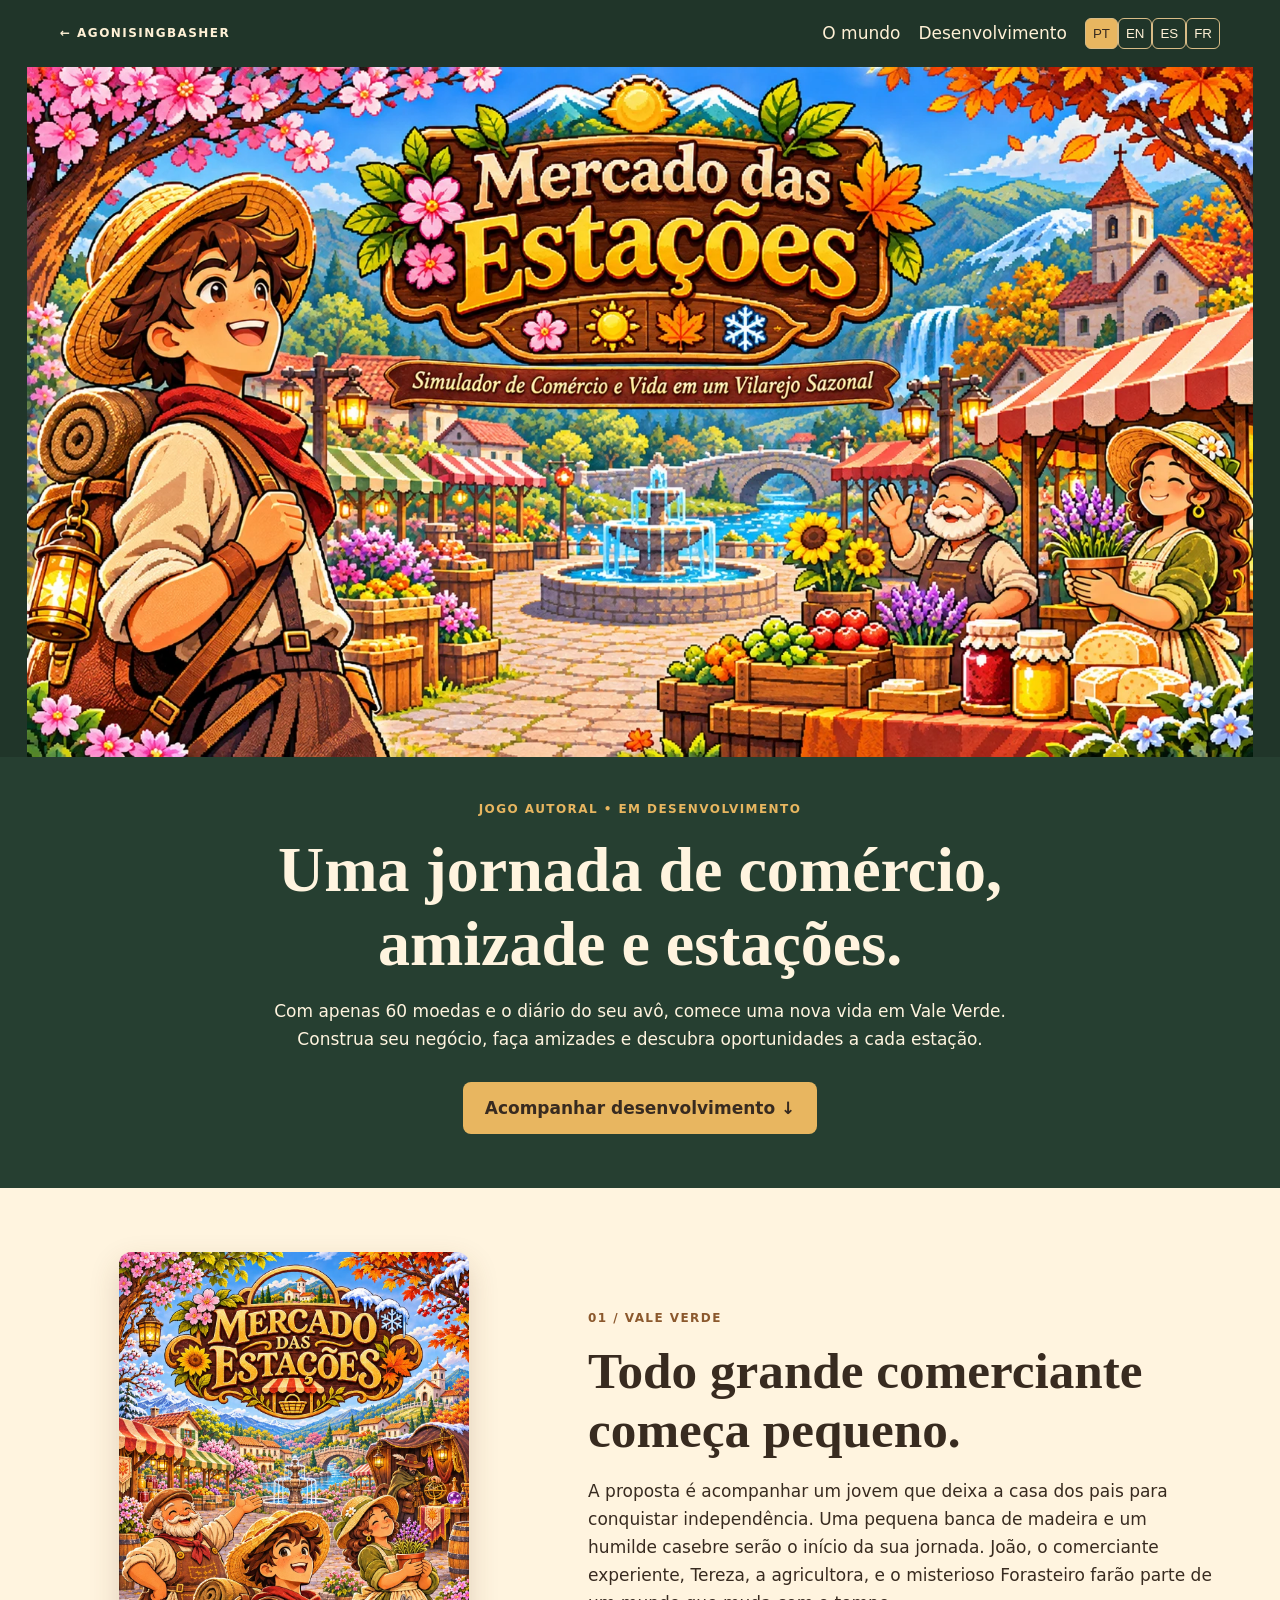
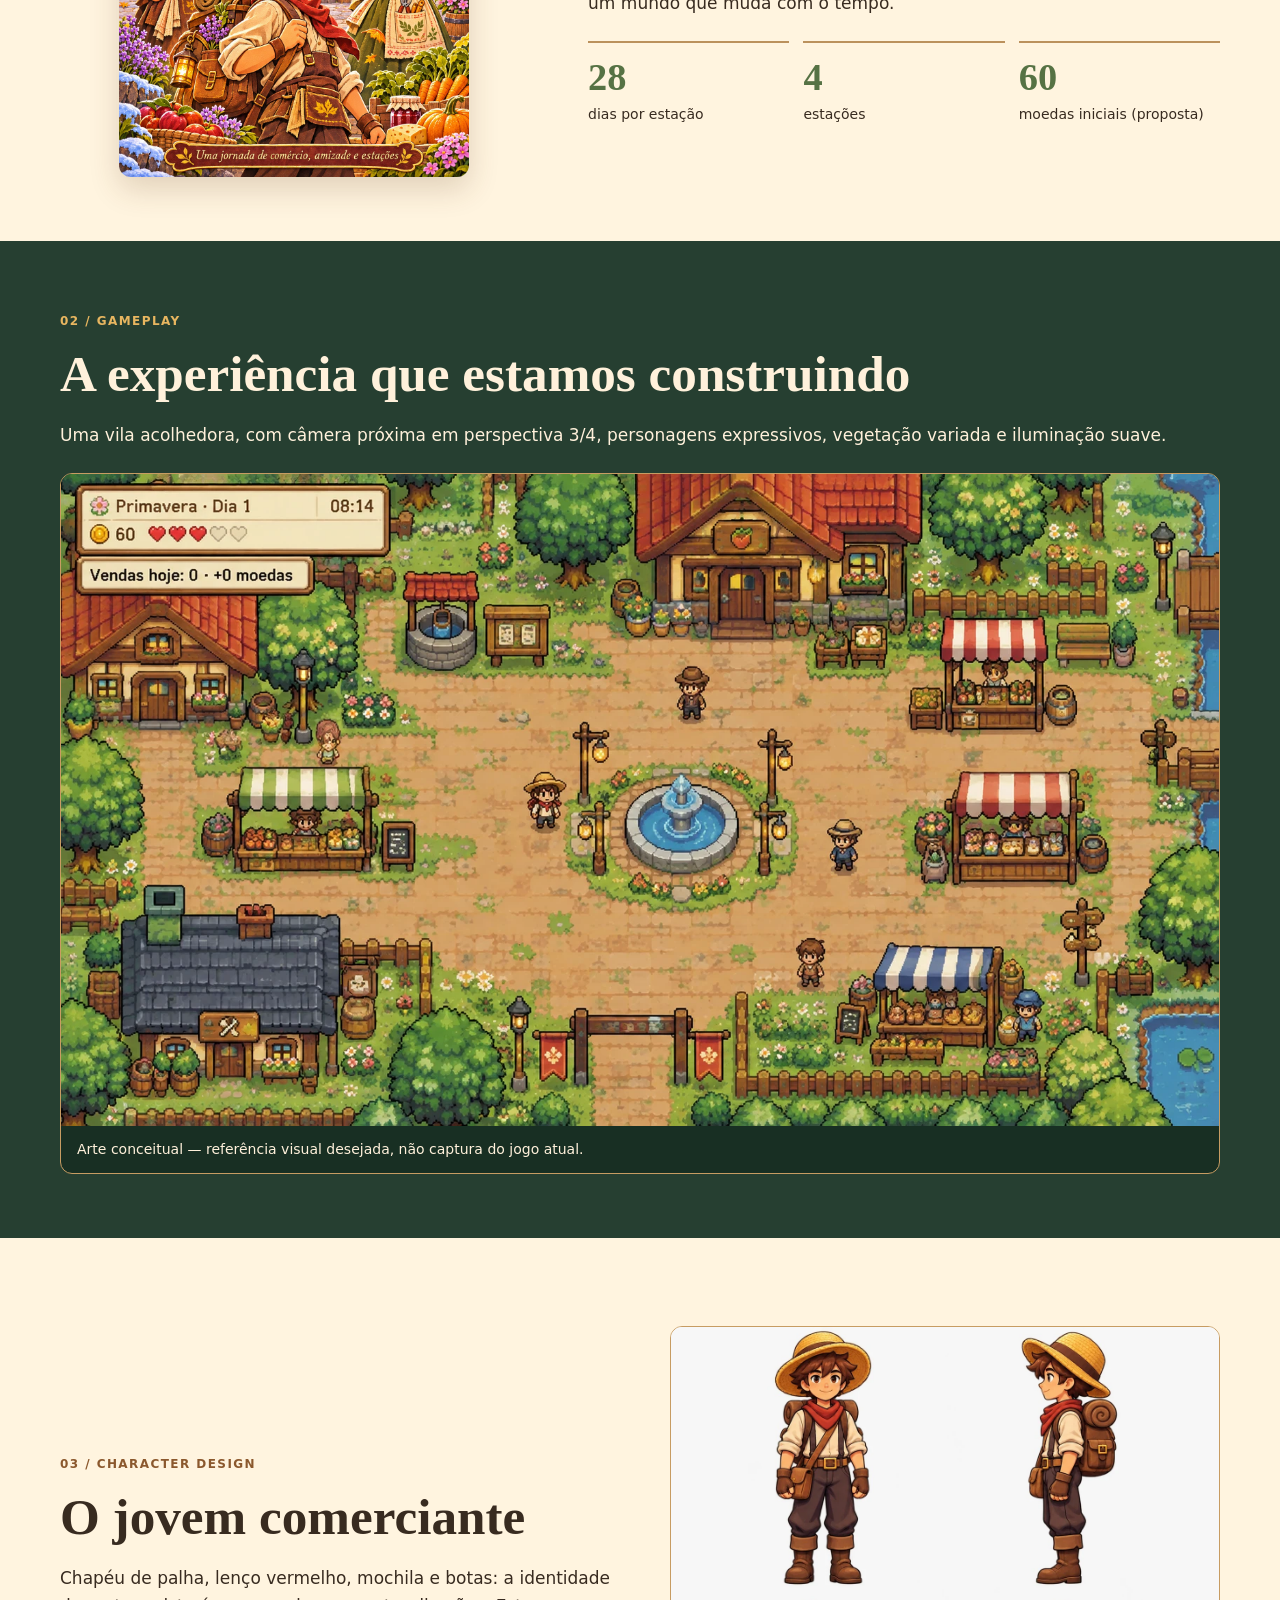
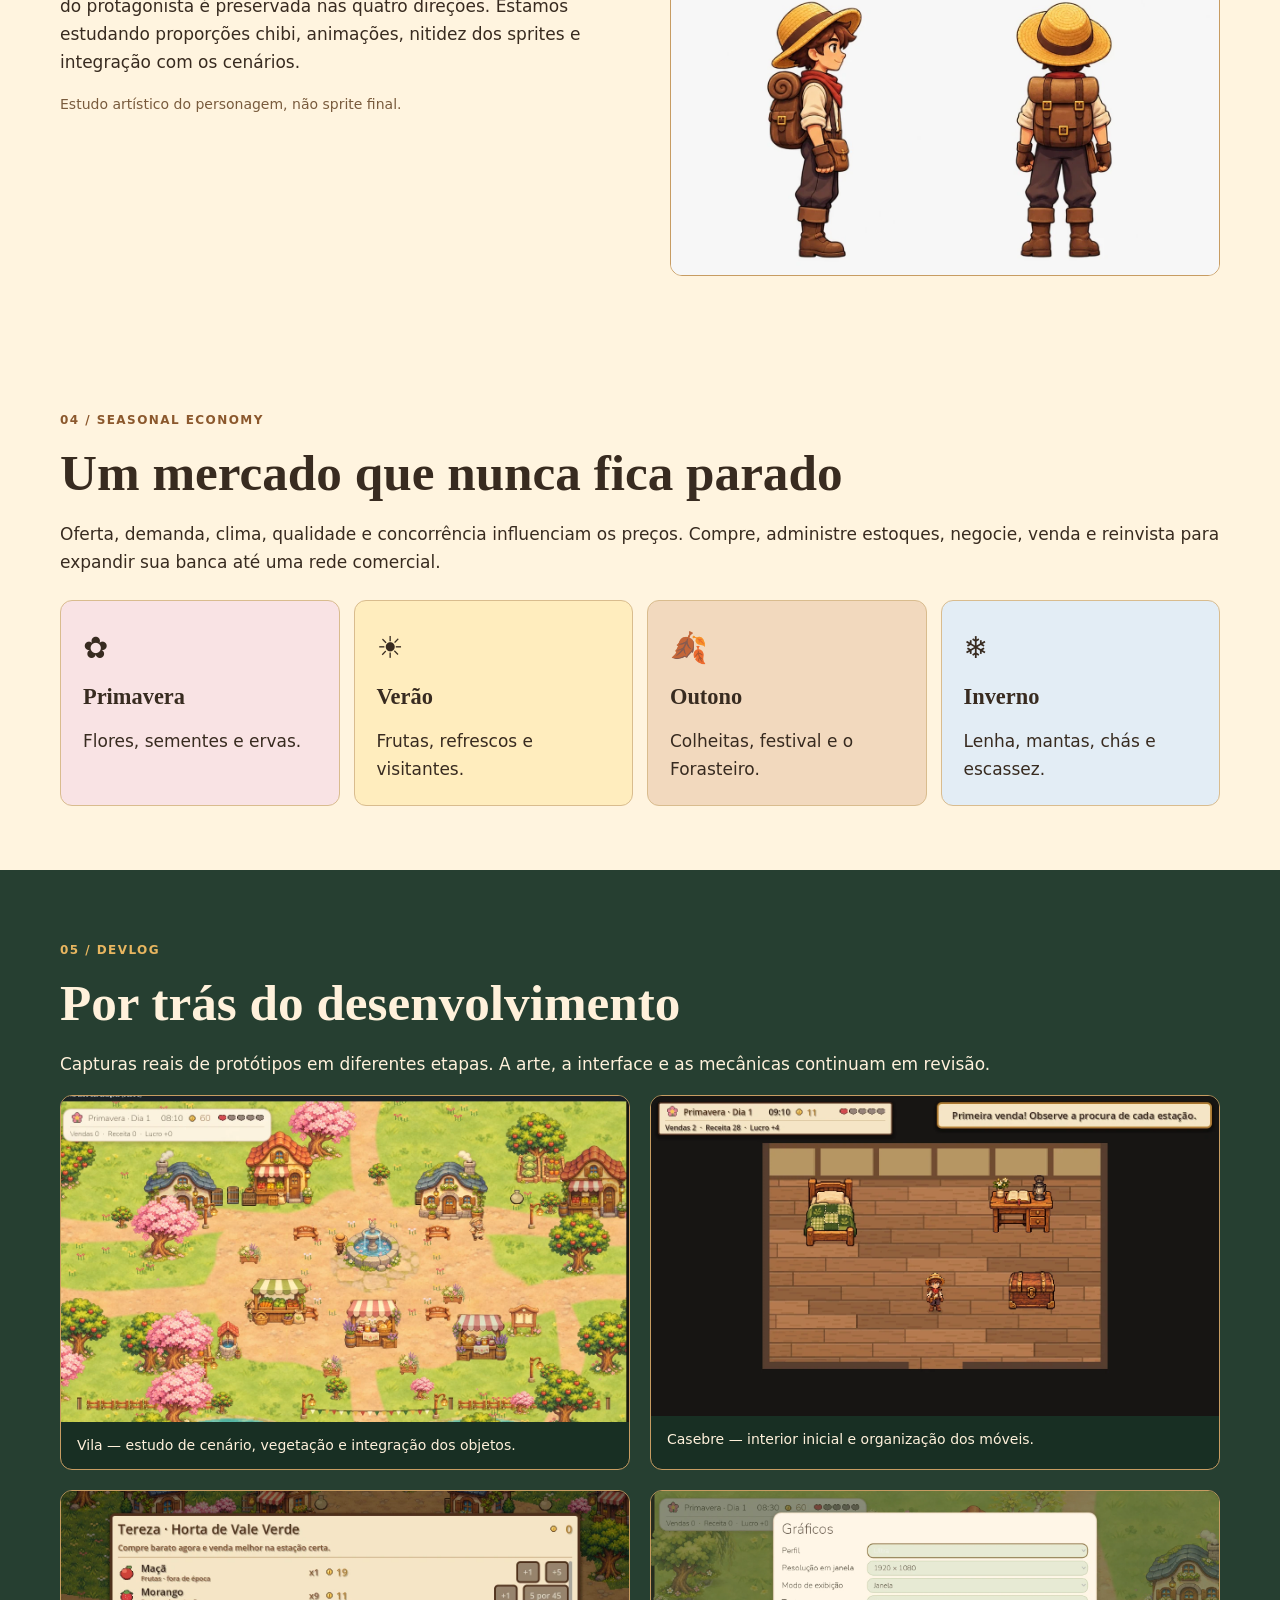
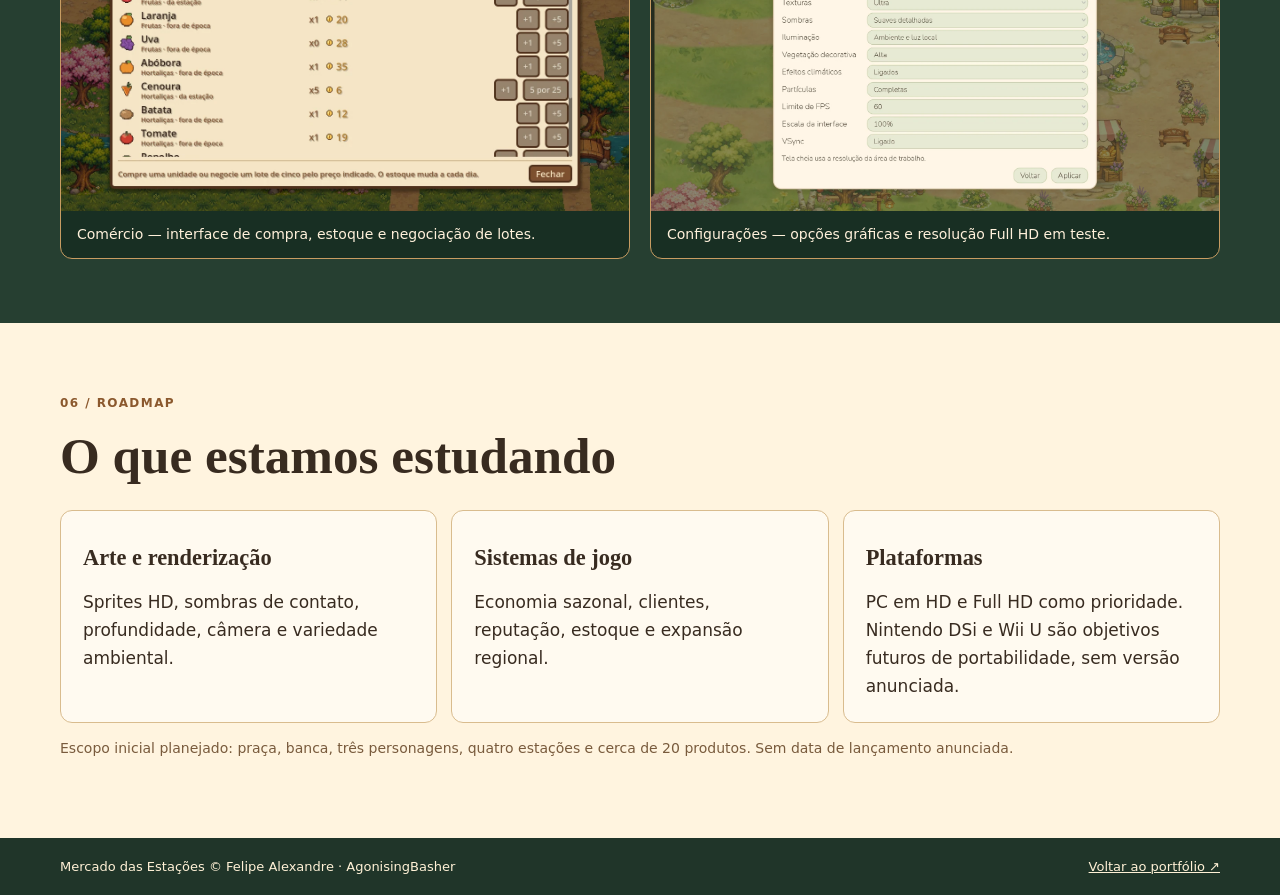
==== mercado-das-estacoes/index.html @ 736a0c5e "Mercado das Estações" ====
<!doctype html><html lang="pt-BR"><head><meta charset="utf-8"><meta name="viewport" content="width=device-width,initial-scale=1"><meta name="description" content="Mercado das Estações — um jogo autoral de comércio, amizade e vida em Vale Verde."><title>Mercado das Estações | AgonisingBasher</title><link rel="stylesheet" href="style.css"><script defer src="script.js"></script></head><body><header><a class="brand" href="https://agonisingbasher.github.io/personal-website/?lang=pt-BR#projetos">← AGONISINGBASHER</a><nav><a href="#mundo" data-t="world">O mundo</a><a href="#dev" data-t="dev">Desenvolvimento</a><span id="languages"><button data-lang="pt-BR">PT</button><button data-lang="en">EN</button><button data-lang="es">ES</button><button data-lang="fr">FR</button></span></nav></header><main><section class="hero"><img src="assets/banner.webp" alt="Mercado das Estações"><div class="hero-copy"><span class="eyebrow" data-t="status">JOGO AUTORAL • EM DESENVOLVIMENTO</span><h1 data-t="headline">Uma jornada de comércio, amizade e estações.</h1><p data-t="intro">Com apenas 60 moedas e o diário do seu avô, comece uma nova vida em Vale Verde. Construa seu negócio, faça amizades e descubra oportunidades a cada estação.</p><a class="button" href="#dev" data-t="cta">Acompanhar desenvolvimento ↓</a></div></section><section id="mundo" class="wrap split"><img class="poster" src="assets/capa-vertical.webp" alt="Capa do jogo" loading="lazy"><div><span class="eyebrow">01 / VALE VERDE</span><h2 data-t="worldTitle">Todo grande comerciante começa pequeno.</h2><p data-t="story">A proposta é acompanhar um jovem que deixa a casa dos pais para conquistar independência. Uma pequena banca de madeira e um humilde casebre serão o início da sua jornada. João, o comerciante experiente, Tereza, a agricultora, e o misterioso Forasteiro farão parte de um mundo que muda com o tempo.</p><div class="facts"><div><b>28</b><span data-t="days">dias por estação</span></div><div><b>4</b><span data-t="seasons">estações</span></div><div><b>60</b><span data-t="coins">moedas iniciais (proposta)</span></div></div></div></section><section class="dark"><div class="wrap"><span class="eyebrow">02 / GAMEPLAY</span><h2 data-t="vision">A experiência que estamos construindo</h2><p data-t="visionText">Uma vila acolhedora, com câmera próxima em perspectiva 3/4, personagens expressivos, vegetação variada e iluminação suave.</p><figure><a href="assets/gameplay.webp"><img src="assets/gameplay.webp" alt="Referência de gameplay de Vale Verde" loading="lazy"></a><figcaption data-t="concept">Arte conceitual — referência visual desejada, não captura do jogo atual.</figcaption></figure></div></section><section class="wrap split character"><div><span class="eyebrow">03 / CHARACTER DESIGN</span><h2 data-t="hero">O jovem comerciante</h2><p data-t="heroText">Chapéu de palha, lenço vermelho, mochila e botas: a identidade do protagonista é preservada nas quatro direções. Estamos estudando proporções chibi, animações, nitidez dos sprites e integração com os cenários.</p><p class="note" data-t="heroNote">Estudo artístico do personagem, não sprite final.</p></div><figure><a href="assets/protagonista.webp"><img src="assets/protagonista.webp" alt="Modelo do protagonista em quatro direções" loading="lazy"></a></figure></section><section class="wrap"><span class="eyebrow">04 / SEASONAL ECONOMY</span><h2 data-t="economy">Um mercado que nunca fica parado</h2><p data-t="economyText">Oferta, demanda, clima, qualidade e concorrência influenciam os preços. Compre, administre estoques, negocie, venda e reinvista para expandir sua banca até uma rede comercial.</p><div class="seasons"><article><i>✿</i><h3 data-t="spring">Primavera</h3><p data-t="springText">Flores, sementes e ervas.</p></article><article><i>☀</i><h3 data-t="summer">Verão</h3><p data-t="summerText">Frutas, refrescos e visitantes.</p></article><article><i>🍂</i><h3 data-t="autumn">Outono</h3><p data-t="autumnText">Colheitas, festival e o Forasteiro.</p></article><article><i>❄</i><h3 data-t="winter">Inverno</h3><p data-t="winterText">Lenha, mantas, chás e escassez.</p></article></div></section><section id="dev" class="dark"><div class="wrap"><span class="eyebrow">05 / DEVLOG</span><h2 data-t="devTitle">Por trás do desenvolvimento</h2><p data-t="devIntro">Capturas reais de protótipos em diferentes etapas. A arte, a interface e as mecânicas continuam em revisão.</p><div class="gallery"><figure><a href="assets/vila-prototipo.webp"><img src="assets/vila-prototipo.webp" loading="lazy" alt="Protótipo da vila"></a><figcaption data-t="village">Vila — estudo de cenário, vegetação e integração dos objetos.</figcaption></figure><figure><a href="assets/casebre.webp"><img src="assets/casebre.webp" loading="lazy" alt="Protótipo do casebre"></a><figcaption data-t="house">Casebre — interior inicial e organização dos móveis.</figcaption></figure><figure><a href="assets/comercio.webp"><img src="assets/comercio.webp" loading="lazy" alt="Menu comercial"></a><figcaption data-t="trade">Comércio — interface de compra, estoque e negociação de lotes.</figcaption></figure><figure><a href="assets/configuracoes.webp"><img src="assets/configuracoes.webp" loading="lazy" alt="Configurações gráficas"></a><figcaption data-t="graphics">Configurações — opções gráficas e resolução Full HD em teste.</figcaption></figure></div></div></section><section class="wrap"><span class="eyebrow">06 / ROADMAP</span><h2 data-t="future">O que estamos estudando</h2><div class="roadmap"><article><h3 data-t="art">Arte e renderização</h3><p data-t="artText">Sprites HD, sombras de contato, profundidade, câmera e variedade ambiental.</p></article><article><h3 data-t="systems">Sistemas de jogo</h3><p data-t="systemsText">Economia sazonal, clientes, reputação, estoque e expansão regional.</p></article><article><h3 data-t="platform">Plataformas</h3><p data-t="platformText">PC em HD e Full HD como prioridade. Nintendo DSi e Wii U são objetivos futuros de portabilidade, sem versão anunciada.</p></article></div><p class="note" data-t="scope">Escopo inicial planejado: praça, banca, três personagens, quatro estações e cerca de 20 produtos. Sem data de lançamento anunciada.</p></section></main><footer><span>Mercado das Estações © Felipe Alexandre · AgonisingBasher</span><a href="https://agonisingbasher.github.io/personal-website/?lang=pt-BR#projetos" data-t="back">Voltar ao portfólio ↗</a></footer></body></html>
---- mercado-das-estacoes/style.css ----
:root{--ink:#382b20;--paper:#fff4df;--green:#263f31;--gold:#e8b660}*{box-sizing:border-box}html{scroll-behavior:smooth}body{margin:0;background:var(--paper);color:var(--ink);font:17px/1.65 system-ui,sans-serif}header,footer{background:#203529;color:#fff1d6;padding:18px max(22px,calc((100% - 1160px)/2));display:flex;align-items:center;justify-content:space-between;gap:16px;flex-wrap:wrap}a{color:inherit}header a{text-decoration:none}.brand,.eyebrow{font-size:12px;font-weight:800;letter-spacing:.12em}nav{display:flex;align-items:center;gap:18px;flex-wrap:wrap}button{background:transparent;border:1px solid #d9bc87;border-radius:6px;color:inherit;padding:7px;cursor:pointer}button[aria-pressed=true]{background:var(--gold);color:var(--ink)}a:focus-visible,button:focus-visible{outline:3px solid #de9c40;outline-offset:4px}.hero{background:#263f31;color:#fff4df;text-align:center}.hero>img{width:100%;max-height:690px;object-fit:contain;display:block;background:#203529}.hero-copy{max-width:850px;margin:auto;padding:36px 24px 54px}.eyebrow{color:#8b582d}.hero .eyebrow,.dark .eyebrow{color:var(--gold)}h1,h2,h3{font-family:Georgia,serif;line-height:1.15;margin:12px 0 16px}h1{font-size:clamp(2.2rem,5vw,4rem)}h2{font-size:clamp(1.9rem,4vw,3.2rem)}h3{font-size:1.4rem}.button{display:inline-block;margin-top:12px;padding:12px 22px;background:var(--gold);color:var(--ink);border-radius:8px;text-decoration:none;font-weight:700}.wrap{width:min(1160px,calc(100% - 44px));margin:auto;padding:64px 0}.split{display:grid;grid-template-columns:1fr 1.35fr;gap:60px;align-items:center}.poster{width:min(100%,350px);justify-self:center;border-radius:12px;box-shadow:0 12px 30px #5f391d30}.character{grid-template-columns:1fr 1fr}.facts,.seasons,.roadmap{display:grid;grid-template-columns:repeat(3,1fr);gap:14px;margin-top:24px}.facts div{border-top:2px solid #bb915c;padding-top:12px}.facts b{font:700 2.4rem Georgia,serif;display:block;color:#567244}.facts span{font-size:14px}.dark{background:var(--green);color:#fff1db}.dark figure{background:#182f23}figure{margin:24px 0 0;border:1px solid #c79c62;border-radius:12px;overflow:hidden;background:#fffaf0}figure img{width:100%;display:block}figcaption{padding:12px 16px;font-size:14px}.gallery{display:grid;grid-template-columns:1fr 1fr;gap:20px}.gallery figure{margin:0}.seasons{grid-template-columns:repeat(4,1fr)}.seasons article,.roadmap article{padding:22px;background:#fffaf0;border:1px solid #d9bc8e;border-radius:12px}.seasons article:nth-child(1){background:#f9e3e4}.seasons article:nth-child(2){background:#ffedbe}.seasons article:nth-child(3){background:#f2d9be}.seasons article:nth-child(4){background:#e3edf5}.seasons i{font-size:30px;font-style:normal}.note{font-size:14px;color:#795b3d}.roadmap p,.seasons p{margin-bottom:0}footer{font-size:13px}@media(max-width:760px){.split,.gallery,.roadmap{grid-template-columns:1fr;gap:22px}.seasons{grid-template-columns:1fr 1fr}.wrap{padding:40px 0}.character figure{margin:0}nav{gap:10px}}
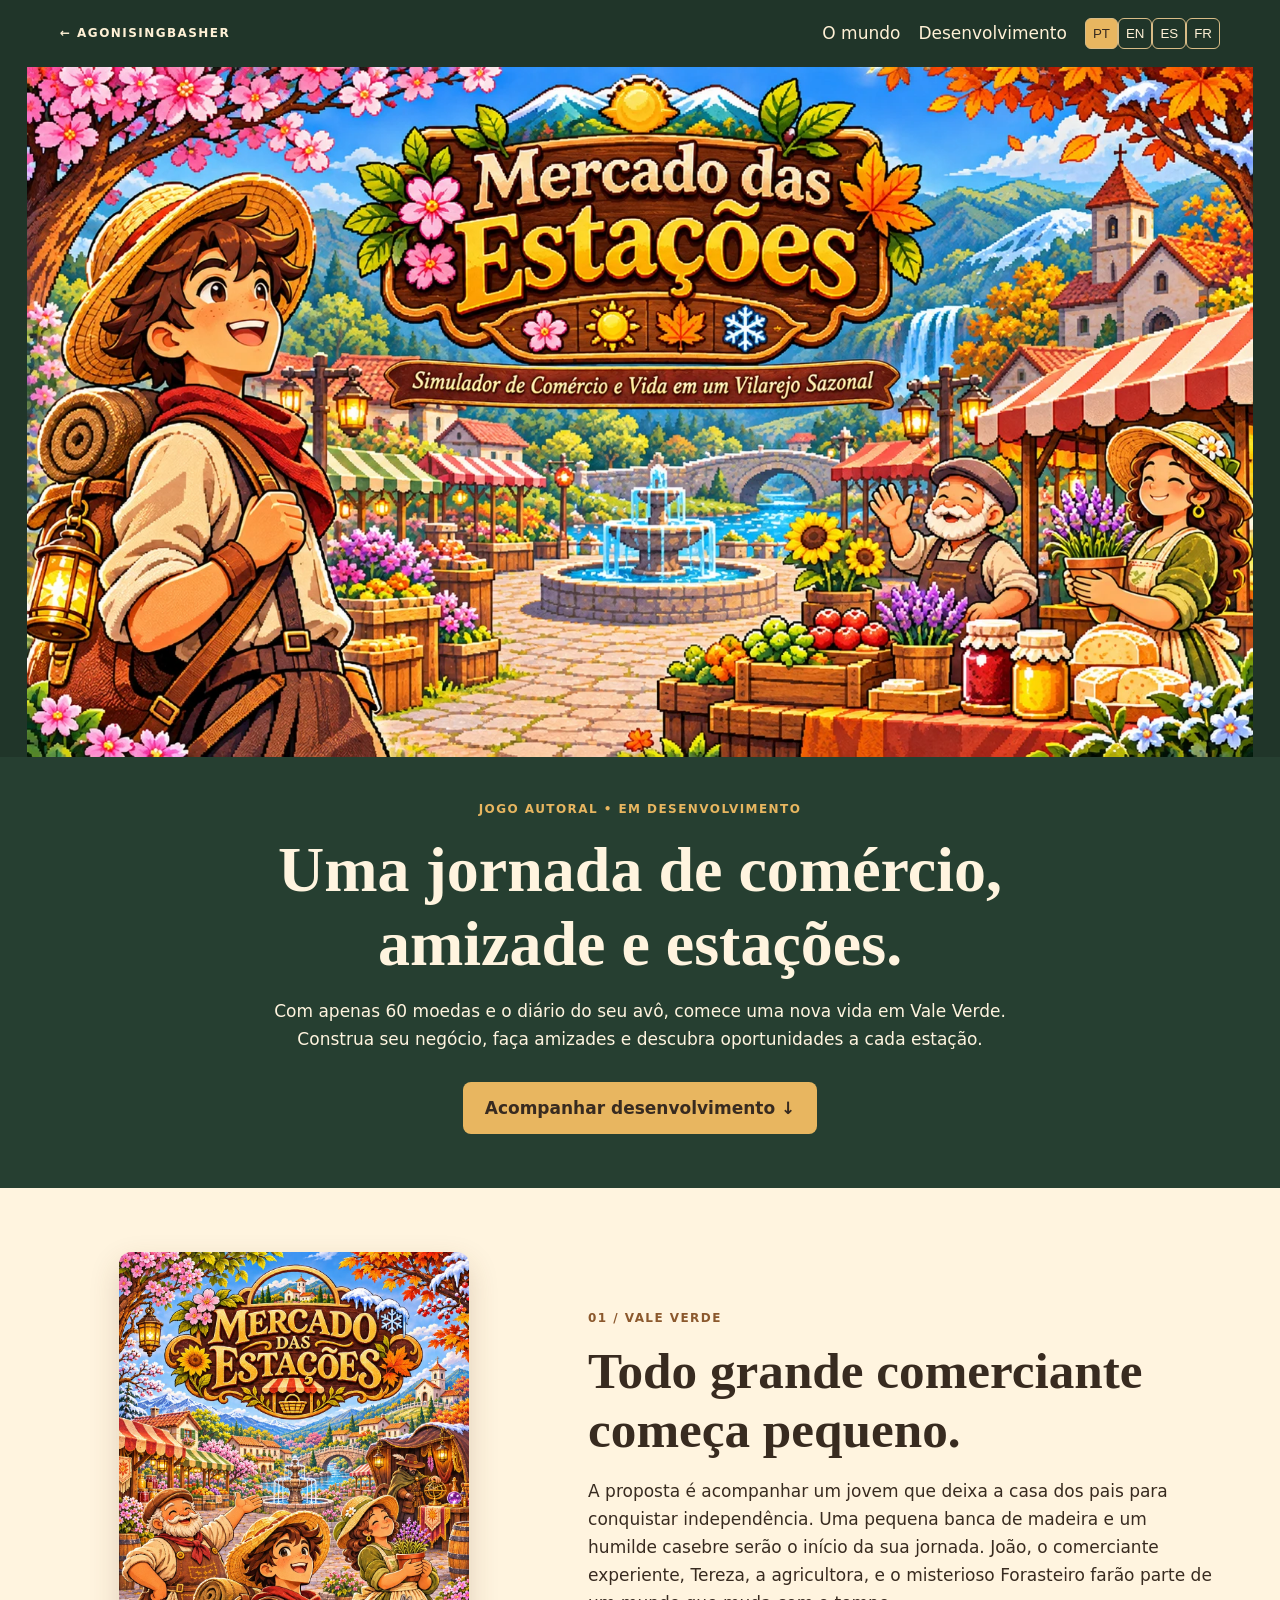
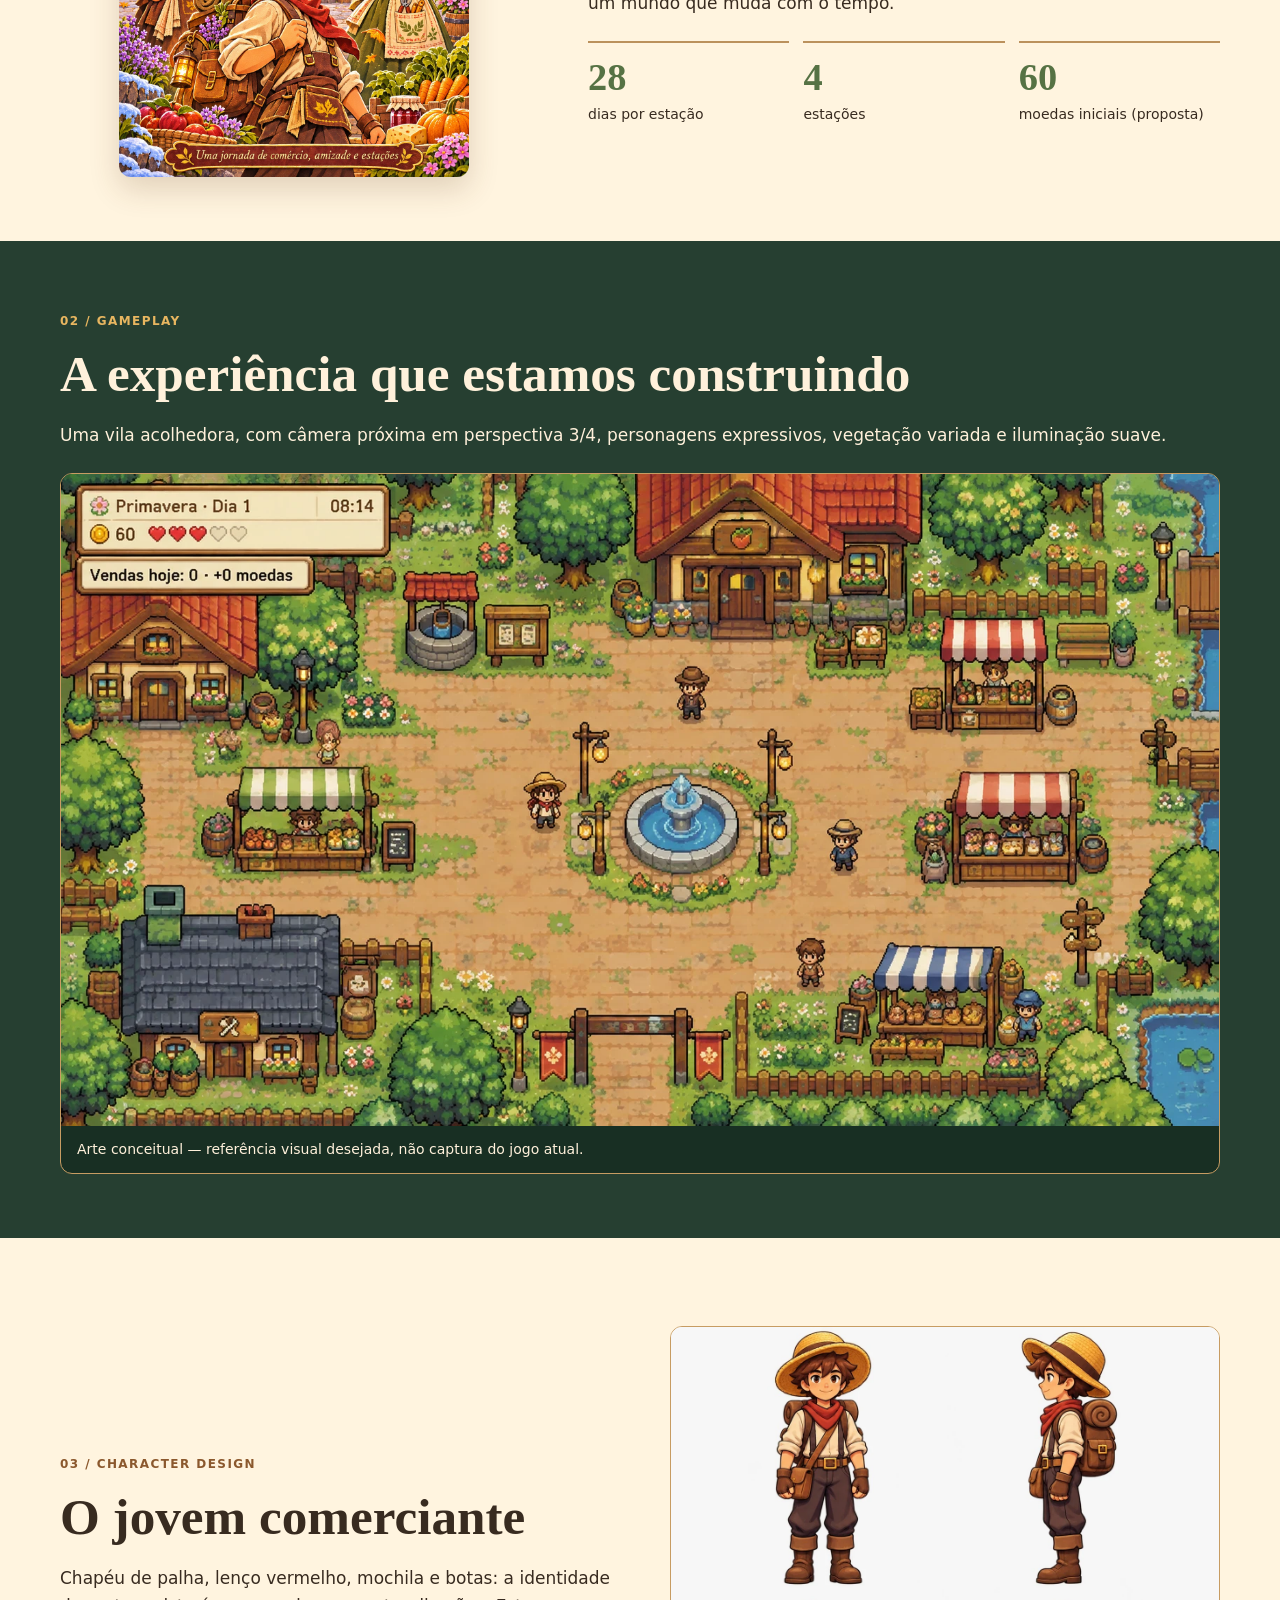
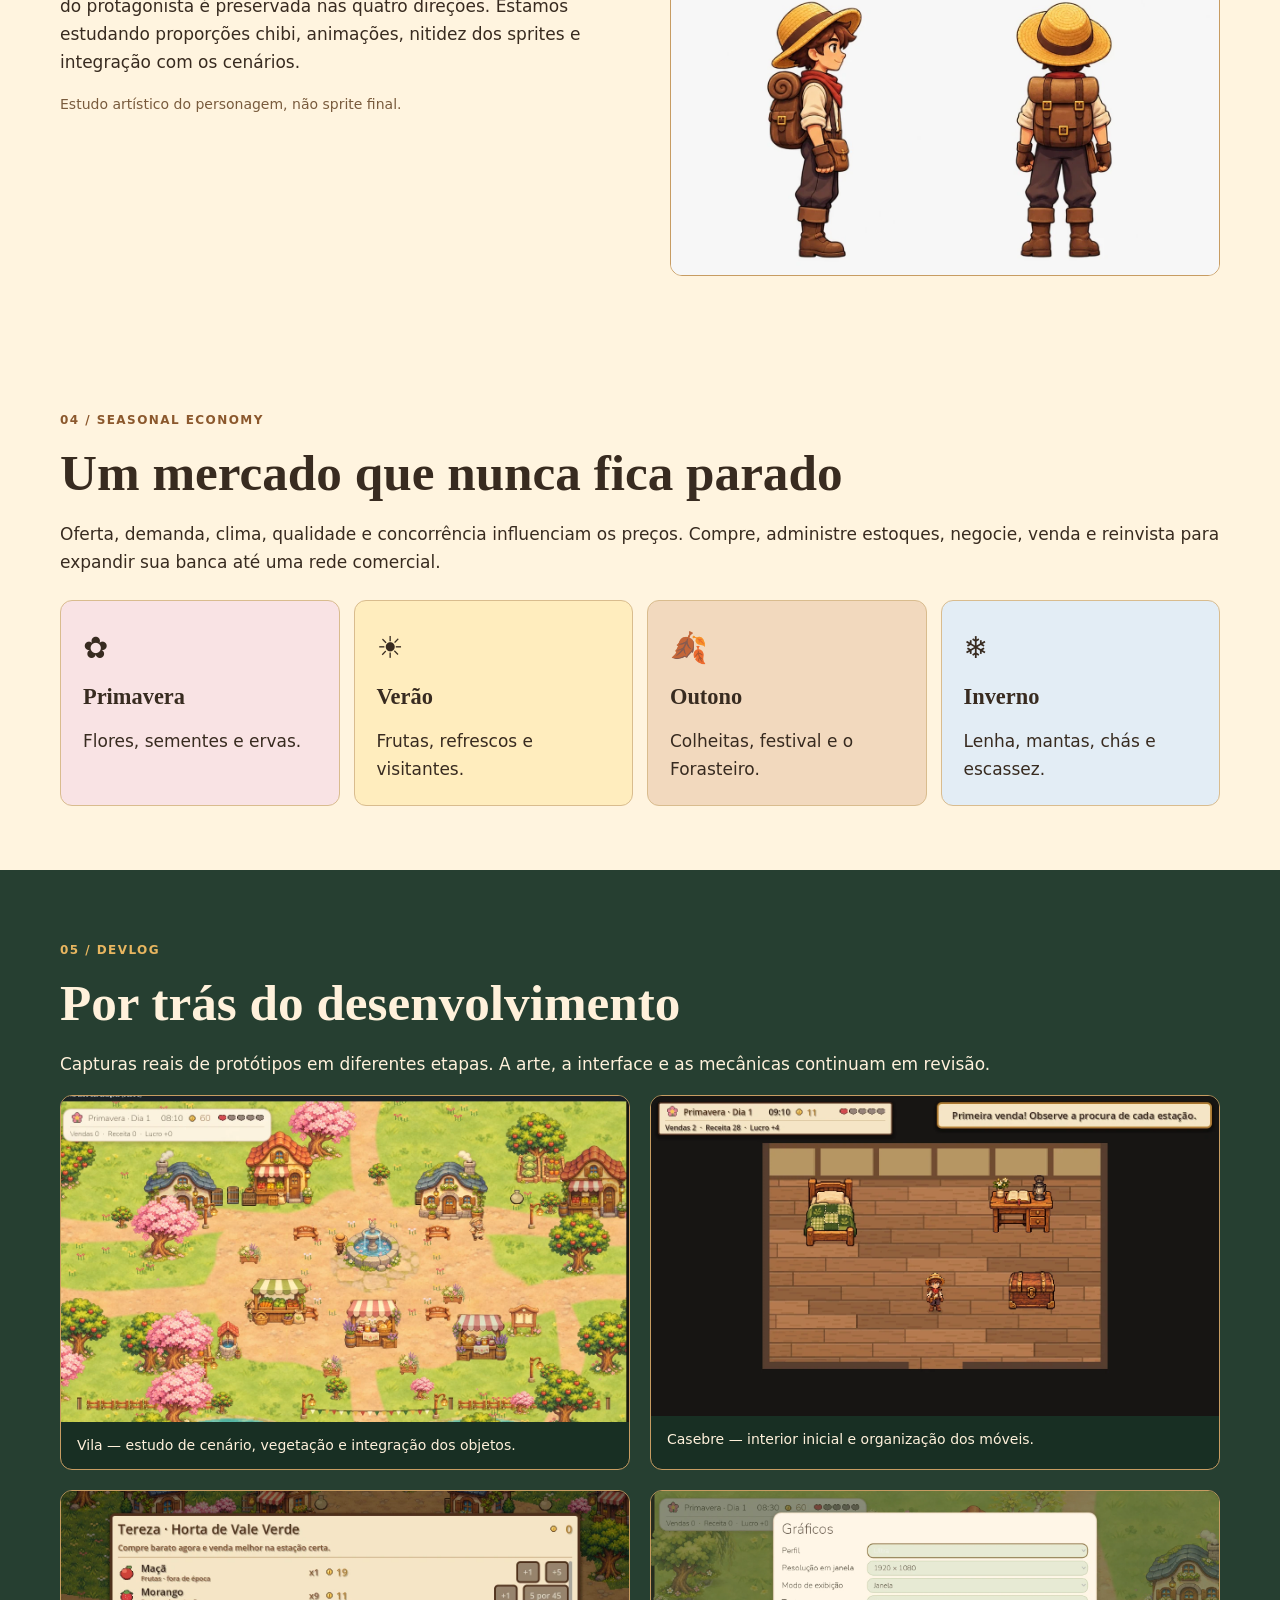
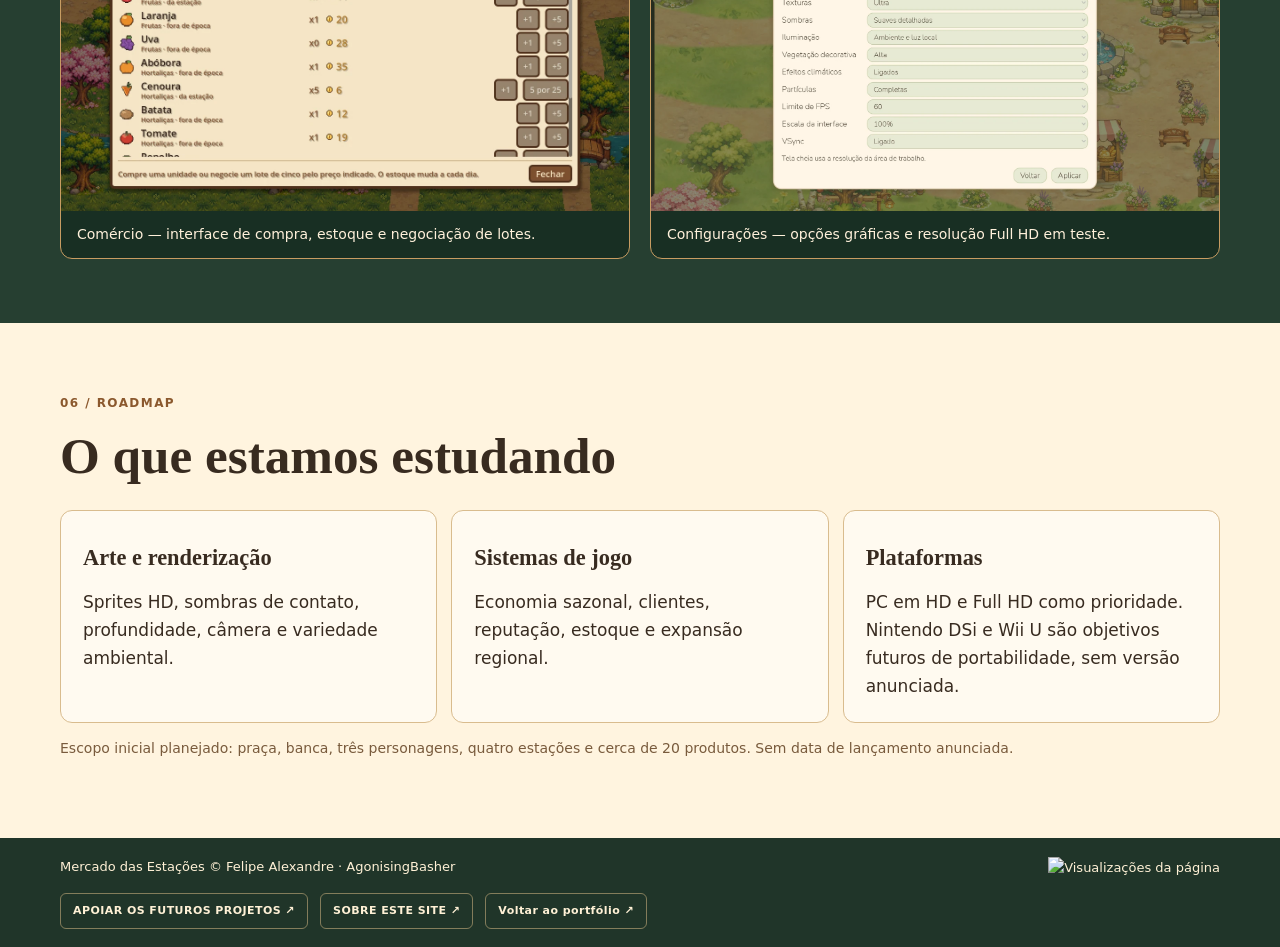
==== commit ad6f1afe: "Add localized support links and game page views footer" ====
--- a/mercado-das-estacoes/index.html
+++ b/mercado-das-estacoes/index.html
@@ -1 +1 @@
-<!doctype html><html lang="pt-BR"><head><meta charset="utf-8"><meta name="viewport" content="width=device-width,initial-scale=1"><meta name="description" content="Mercado das Estações — um jogo autoral de comércio, amizade e vida em Vale Verde."><title>Mercado das Estações | AgonisingBasher</title><link rel="stylesheet" href="style.css"><script defer src="script.js"></script></head><body><header><a class="brand" href="https://agonisingbasher.github.io/personal-website/?lang=pt-BR#projetos">← AGONISINGBASHER</a><nav><a href="#mundo" data-t="world">O mundo</a><a href="#dev" data-t="dev">Desenvolvimento</a><span id="languages"><button data-lang="pt-BR">PT</button><button data-lang="en">EN</button><button data-lang="es">ES</button><button data-lang="fr">FR</button></span></nav></header><main><section class="hero"><img src="assets/banner.webp" alt="Mercado das Estações"><div class="hero-copy"><span class="eyebrow" data-t="status">JOGO AUTORAL • EM DESENVOLVIMENTO</span><h1 data-t="headline">Uma jornada de comércio, amizade e estações.</h1><p data-t="intro">Com apenas 60 moedas e o diário do seu avô, comece uma nova vida em Vale Verde. Construa seu negócio, faça amizades e descubra oportunidades a cada estação.</p><a class="button" href="#dev" data-t="cta">Acompanhar desenvolvimento ↓</a></div></section><section id="mundo" class="wrap split"><img class="poster" src="assets/capa-vertical.webp" alt="Capa do jogo" loading="lazy"><div><span class="eyebrow">01 / VALE VERDE</span><h2 data-t="worldTitle">Todo grande comerciante começa pequeno.</h2><p data-t="story">A proposta é acompanhar um jovem que deixa a casa dos pais para conquistar independência. Uma pequena banca de madeira e um humilde casebre serão o início da sua jornada. João, o comerciante experiente, Tereza, a agricultora, e o misterioso Forasteiro farão parte de um mundo que muda com o tempo.</p><div class="facts"><div><b>28</b><span data-t="days">dias por estação</span></div><div><b>4</b><span data-t="seasons">estações</span></div><div><b>60</b><span data-t="coins">moedas iniciais (proposta)</span></div></div></div></section><section class="dark"><div class="wrap"><span class="eyebrow">02 / GAMEPLAY</span><h2 data-t="vision">A experiência que estamos construindo</h2><p data-t="visionText">Uma vila acolhedora, com câmera próxima em perspectiva 3/4, personagens expressivos, vegetação variada e iluminação suave.</p><figure><a href="assets/gameplay.webp"><img src="assets/gameplay.webp" alt="Referência de gameplay de Vale Verde" loading="lazy"></a><figcaption data-t="concept">Arte conceitual — referência visual desejada, não captura do jogo atual.</figcaption></figure></div></section><section class="wrap split character"><div><span class="eyebrow">03 / CHARACTER DESIGN</span><h2 data-t="hero">O jovem comerciante</h2><p data-t="heroText">Chapéu de palha, lenço vermelho, mochila e botas: a identidade do protagonista é preservada nas quatro direções. Estamos estudando proporções chibi, animações, nitidez dos sprites e integração com os cenários.</p><p class="note" data-t="heroNote">Estudo artístico do personagem, não sprite final.</p></div><figure><a href="assets/protagonista.webp"><img src="assets/protagonista.webp" alt="Modelo do protagonista em quatro direções" loading="lazy"></a></figure></section><section class="wrap"><span class="eyebrow">04 / SEASONAL ECONOMY</span><h2 data-t="economy">Um mercado que nunca fica parado</h2><p data-t="economyText">Oferta, demanda, clima, qualidade e concorrência influenciam os preços. Compre, administre estoques, negocie, venda e reinvista para expandir sua banca até uma rede comercial.</p><div class="seasons"><article><i>✿</i><h3 data-t="spring">Primavera</h3><p data-t="springText">Flores, sementes e ervas.</p></article><article><i>☀</i><h3 data-t="summer">Verão</h3><p data-t="summerText">Frutas, refrescos e visitantes.</p></article><article><i>🍂</i><h3 data-t="autumn">Outono</h3><p data-t="autumnText">Colheitas, festival e o Forasteiro.</p></article><article><i>❄</i><h3 data-t="winter">Inverno</h3><p data-t="winterText">Lenha, mantas, chás e escassez.</p></article></div></section><section id="dev" class="dark"><div class="wrap"><span class="eyebrow">05 / DEVLOG</span><h2 data-t="devTitle">Por trás do desenvolvimento</h2><p data-t="devIntro">Capturas reais de protótipos em diferentes etapas. A arte, a interface e as mecânicas continuam em revisão.</p><div class="gallery"><figure><a href="assets/vila-prototipo.webp"><img src="assets/vila-prototipo.webp" loading="lazy" alt="Protótipo da vila"></a><figcaption data-t="village">Vila — estudo de cenário, vegetação e integração dos objetos.</figcaption></figure><figure><a href="assets/casebre.webp"><img src="assets/casebre.webp" loading="lazy" alt="Protótipo do casebre"></a><figcaption data-t="house">Casebre — interior inicial e organização dos móveis.</figcaption></figure><figure><a href="assets/comercio.webp"><img src="assets/comercio.webp" loading="lazy" alt="Menu comercial"></a><figcaption data-t="trade">Comércio — interface de compra, estoque e negociação de lotes.</figcaption></figure><figure><a href="assets/configuracoes.webp"><img src="assets/configuracoes.webp" loading="lazy" alt="Configurações gráficas"></a><figcaption data-t="graphics">Configurações — opções gráficas e resolução Full HD em teste.</figcaption></figure></div></div></section><section class="wrap"><span class="eyebrow">06 / ROADMAP</span><h2 data-t="future">O que estamos estudando</h2><div class="roadmap"><article><h3 data-t="art">Arte e renderização</h3><p data-t="artText">Sprites HD, sombras de contato, profundidade, câmera e variedade ambiental.</p></article><article><h3 data-t="systems">Sistemas de jogo</h3><p data-t="systemsText">Economia sazonal, clientes, reputação, estoque e expansão regional.</p></article><article><h3 data-t="platform">Plataformas</h3><p data-t="platformText">PC em HD e Full HD como prioridade. Nintendo DSi e Wii U são objetivos futuros de portabilidade, sem versão anunciada.</p></article></div><p class="note" data-t="scope">Escopo inicial planejado: praça, banca, três personagens, quatro estações e cerca de 20 produtos. Sem data de lançamento anunciada.</p></section></main><footer><span>Mercado das Estações © Felipe Alexandre · AgonisingBasher</span><a href="https://agonisingbasher.github.io/personal-website/?lang=pt-BR#projetos" data-t="back">Voltar ao portfólio ↗</a></footer></body></html>
+<!doctype html><html lang="pt-BR"><head><meta charset="utf-8"><meta name="viewport" content="width=device-width,initial-scale=1"><meta name="description" content="Mercado das Estações — um jogo autoral de comércio, amizade e vida em Vale Verde."><title>Mercado das Estações | AgonisingBasher</title><link rel="stylesheet" href="style.css?v=footer-1"><script defer src="script.js?v=footer-1"></script></head><body><header><a class="brand" href="https://agonisingbasher.github.io/personal-website/?lang=pt-BR#projetos">← AGONISINGBASHER</a><nav><a href="#mundo" data-t="world">O mundo</a><a href="#dev" data-t="dev">Desenvolvimento</a><span id="languages"><button data-lang="pt-BR">PT</button><button data-lang="en">EN</button><button data-lang="es">ES</button><button data-lang="fr">FR</button></span></nav></header><main><section class="hero"><img src="assets/banner.webp" alt="Mercado das Estações"><div class="hero-copy"><span class="eyebrow" data-t="status">JOGO AUTORAL • EM DESENVOLVIMENTO</span><h1 data-t="headline">Uma jornada de comércio, amizade e estações.</h1><p data-t="intro">Com apenas 60 moedas e o diário do seu avô, comece uma nova vida em Vale Verde. Construa seu negócio, faça amizades e descubra oportunidades a cada estação.</p><a class="button" href="#dev" data-t="cta">Acompanhar desenvolvimento ↓</a></div></section><section id="mundo" class="wrap split"><img class="poster" src="assets/capa-vertical.webp" alt="Capa do jogo" loading="lazy"><div><span class="eyebrow">01 / VALE VERDE</span><h2 data-t="worldTitle">Todo grande comerciante começa pequeno.</h2><p data-t="story">A proposta é acompanhar um jovem que deixa a casa dos pais para conquistar independência. Uma pequena banca de madeira e um humilde casebre serão o início da sua jornada. João, o comerciante experiente, Tereza, a agricultora, e o misterioso Forasteiro farão parte de um mundo que muda com o tempo.</p><div class="facts"><div><b>28</b><span data-t="days">dias por estação</span></div><div><b>4</b><span data-t="seasons">estações</span></div><div><b>60</b><span data-t="coins">moedas iniciais (proposta)</span></div></div></div></section><section class="dark"><div class="wrap"><span class="eyebrow">02 / GAMEPLAY</span><h2 data-t="vision">A experiência que estamos construindo</h2><p data-t="visionText">Uma vila acolhedora, com câmera próxima em perspectiva 3/4, personagens expressivos, vegetação variada e iluminação suave.</p><figure><a href="assets/gameplay.webp"><img src="assets/gameplay.webp" alt="Referência de gameplay de Vale Verde" loading="lazy"></a><figcaption data-t="concept">Arte conceitual — referência visual desejada, não captura do jogo atual.</figcaption></figure></div></section><section class="wrap split character"><div><span class="eyebrow">03 / CHARACTER DESIGN</span><h2 data-t="hero">O jovem comerciante</h2><p data-t="heroText">Chapéu de palha, lenço vermelho, mochila e botas: a identidade do protagonista é preservada nas quatro direções. Estamos estudando proporções chibi, animações, nitidez dos sprites e integração com os cenários.</p><p class="note" data-t="heroNote">Estudo artístico do personagem, não sprite final.</p></div><figure><a href="assets/protagonista.webp"><img src="assets/protagonista.webp" alt="Modelo do protagonista em quatro direções" loading="lazy"></a></figure></section><section class="wrap"><span class="eyebrow">04 / SEASONAL ECONOMY</span><h2 data-t="economy">Um mercado que nunca fica parado</h2><p data-t="economyText">Oferta, demanda, clima, qualidade e concorrência influenciam os preços. Compre, administre estoques, negocie, venda e reinvista para expandir sua banca até uma rede comercial.</p><div class="seasons"><article><i>✿</i><h3 data-t="spring">Primavera</h3><p data-t="springText">Flores, sementes e ervas.</p></article><article><i>☀</i><h3 data-t="summer">Verão</h3><p data-t="summerText">Frutas, refrescos e visitantes.</p></article><article><i>🍂</i><h3 data-t="autumn">Outono</h3><p data-t="autumnText">Colheitas, festival e o Forasteiro.</p></article><article><i>❄</i><h3 data-t="winter">Inverno</h3><p data-t="winterText">Lenha, mantas, chás e escassez.</p></article></div></section><section id="dev" class="dark"><div class="wrap"><span class="eyebrow">05 / DEVLOG</span><h2 data-t="devTitle">Por trás do desenvolvimento</h2><p data-t="devIntro">Capturas reais de protótipos em diferentes etapas. A arte, a interface e as mecânicas continuam em revisão.</p><div class="gallery"><figure><a href="assets/vila-prototipo.webp"><img src="assets/vila-prototipo.webp" loading="lazy" alt="Protótipo da vila"></a><figcaption data-t="village">Vila — estudo de cenário, vegetação e integração dos objetos.</figcaption></figure><figure><a href="assets/casebre.webp"><img src="assets/casebre.webp" loading="lazy" alt="Protótipo do casebre"></a><figcaption data-t="house">Casebre — interior inicial e organização dos móveis.</figcaption></figure><figure><a href="assets/comercio.webp"><img src="assets/comercio.webp" loading="lazy" alt="Menu comercial"></a><figcaption data-t="trade">Comércio — interface de compra, estoque e negociação de lotes.</figcaption></figure><figure><a href="assets/configuracoes.webp"><img src="assets/configuracoes.webp" loading="lazy" alt="Configurações gráficas"></a><figcaption data-t="graphics">Configurações — opções gráficas e resolução Full HD em teste.</figcaption></figure></div></div></section><section class="wrap"><span class="eyebrow">06 / ROADMAP</span><h2 data-t="future">O que estamos estudando</h2><div class="roadmap"><article><h3 data-t="art">Arte e renderização</h3><p data-t="artText">Sprites HD, sombras de contato, profundidade, câmera e variedade ambiental.</p></article><article><h3 data-t="systems">Sistemas de jogo</h3><p data-t="systemsText">Economia sazonal, clientes, reputação, estoque e expansão regional.</p></article><article><h3 data-t="platform">Plataformas</h3><p data-t="platformText">PC em HD e Full HD como prioridade. Nintendo DSi e Wii U são objetivos futuros de portabilidade, sem versão anunciada.</p></article></div><p class="note" data-t="scope">Escopo inicial planejado: praça, banca, três personagens, quatro estações e cerca de 20 produtos. Sem data de lançamento anunciada.</p></section></main><footer><span>Mercado das Estações © Felipe Alexandre · AgonisingBasher</span><div class="game-views"><img id="game-views" src="https://visitor-badge.laobi.icu/badge?page_id=agonisingbasher.mercado-das-estacoes&amp;left_text=Views&amp;left_color=%23203529&amp;right_color=%238b582d&amp;radius=3&amp;height=20" alt="Visualizações da página"></div><div class="game-footer-links"><a href="https://agonisingbasher.github.io/personal-website/support.html" data-footer="0">APOIAR OS FUTUROS PROJETOS ↗</a><a href="https://agonisingbasher.github.io/personal-website/site-development.html" data-footer="1">SOBRE ESTE SITE ↗</a><a href="https://agonisingbasher.github.io/personal-website/?lang=pt-BR#projetos" data-t="back">Voltar ao portfólio ↗</a></div></footer></body></html>
--- a/mercado-das-estacoes/style.css
+++ b/mercado-das-estacoes/style.css
@@ -1 +1,3 @@
 :root{--ink:#382b20;--paper:#fff4df;--green:#263f31;--gold:#e8b660}*{box-sizing:border-box}html{scroll-behavior:smooth}body{margin:0;background:var(--paper);color:var(--ink);font:17px/1.65 system-ui,sans-serif}header,footer{background:#203529;color:#fff1d6;padding:18px max(22px,calc((100% - 1160px)/2));display:flex;align-items:center;justify-content:space-between;gap:16px;flex-wrap:wrap}a{color:inherit}header a{text-decoration:none}.brand,.eyebrow{font-size:12px;font-weight:800;letter-spacing:.12em}nav{display:flex;align-items:center;gap:18px;flex-wrap:wrap}button{background:transparent;border:1px solid #d9bc87;border-radius:6px;color:inherit;padding:7px;cursor:pointer}button[aria-pressed=true]{background:var(--gold);color:var(--ink)}a:focus-visible,button:focus-visible{outline:3px solid #de9c40;outline-offset:4px}.hero{background:#263f31;color:#fff4df;text-align:center}.hero>img{width:100%;max-height:690px;object-fit:contain;display:block;background:#203529}.hero-copy{max-width:850px;margin:auto;padding:36px 24px 54px}.eyebrow{color:#8b582d}.hero .eyebrow,.dark .eyebrow{color:var(--gold)}h1,h2,h3{font-family:Georgia,serif;line-height:1.15;margin:12px 0 16px}h1{font-size:clamp(2.2rem,5vw,4rem)}h2{font-size:clamp(1.9rem,4vw,3.2rem)}h3{font-size:1.4rem}.button{display:inline-block;margin-top:12px;padding:12px 22px;background:var(--gold);color:var(--ink);border-radius:8px;text-decoration:none;font-weight:700}.wrap{width:min(1160px,calc(100% - 44px));margin:auto;padding:64px 0}.split{display:grid;grid-template-columns:1fr 1.35fr;gap:60px;align-items:center}.poster{width:min(100%,350px);justify-self:center;border-radius:12px;box-shadow:0 12px 30px #5f391d30}.character{grid-template-columns:1fr 1fr}.facts,.seasons,.roadmap{display:grid;grid-template-columns:repeat(3,1fr);gap:14px;margin-top:24px}.facts div{border-top:2px solid #bb915c;padding-top:12px}.facts b{font:700 2.4rem Georgia,serif;display:block;color:#567244}.facts span{font-size:14px}.dark{background:var(--green);color:#fff1db}.dark figure{background:#182f23}figure{margin:24px 0 0;border:1px solid #c79c62;border-radius:12px;overflow:hidden;background:#fffaf0}figure img{width:100%;display:block}figcaption{padding:12px 16px;font-size:14px}.gallery{display:grid;grid-template-columns:1fr 1fr;gap:20px}.gallery figure{margin:0}.seasons{grid-template-columns:repeat(4,1fr)}.seasons article,.roadmap article{padding:22px;background:#fffaf0;border:1px solid #d9bc8e;border-radius:12px}.seasons article:nth-child(1){background:#f9e3e4}.seasons article:nth-child(2){background:#ffedbe}.seasons article:nth-child(3){background:#f2d9be}.seasons article:nth-child(4){background:#e3edf5}.seasons i{font-size:30px;font-style:normal}.note{font-size:14px;color:#795b3d}.roadmap p,.seasons p{margin-bottom:0}footer{font-size:13px}@media(max-width:760px){.split,.gallery,.roadmap{grid-template-columns:1fr;gap:22px}.seasons{grid-template-columns:1fr 1fr}.wrap{padding:40px 0}.character figure{margin:0}nav{gap:10px}}
+
+.game-footer-links{display:flex;align-items:center;gap:12px;flex-wrap:wrap}.game-footer-links a{border:1px solid #d9bc8788;border-radius:6px;padding:8px 12px;text-decoration:none;font-size:11px;font-weight:700;letter-spacing:.04em}.game-footer-links a:hover{background:#e8b660;color:#382b20}.game-views{display:inline-flex;align-items:center;gap:8px}.game-views img{height:20px;width:auto;display:block}@media(max-width:760px){.game-footer-links{width:100%}}
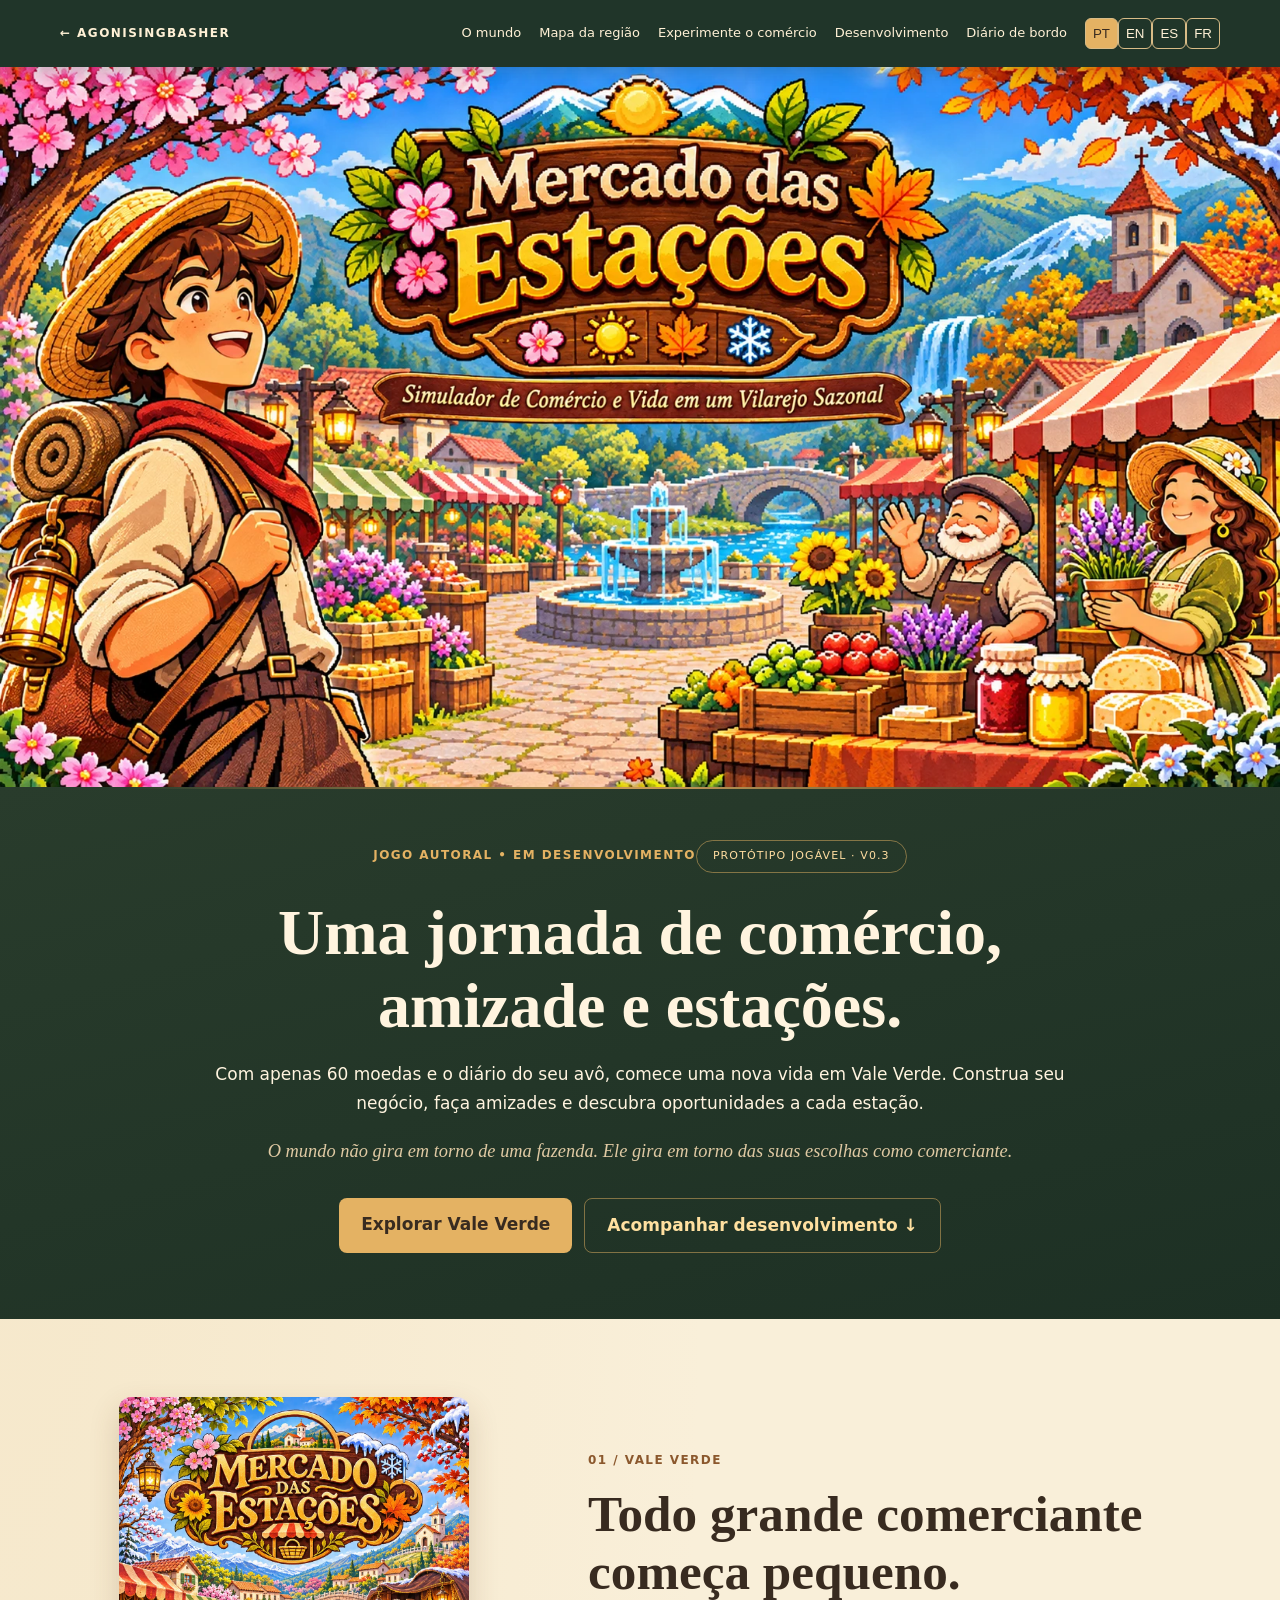
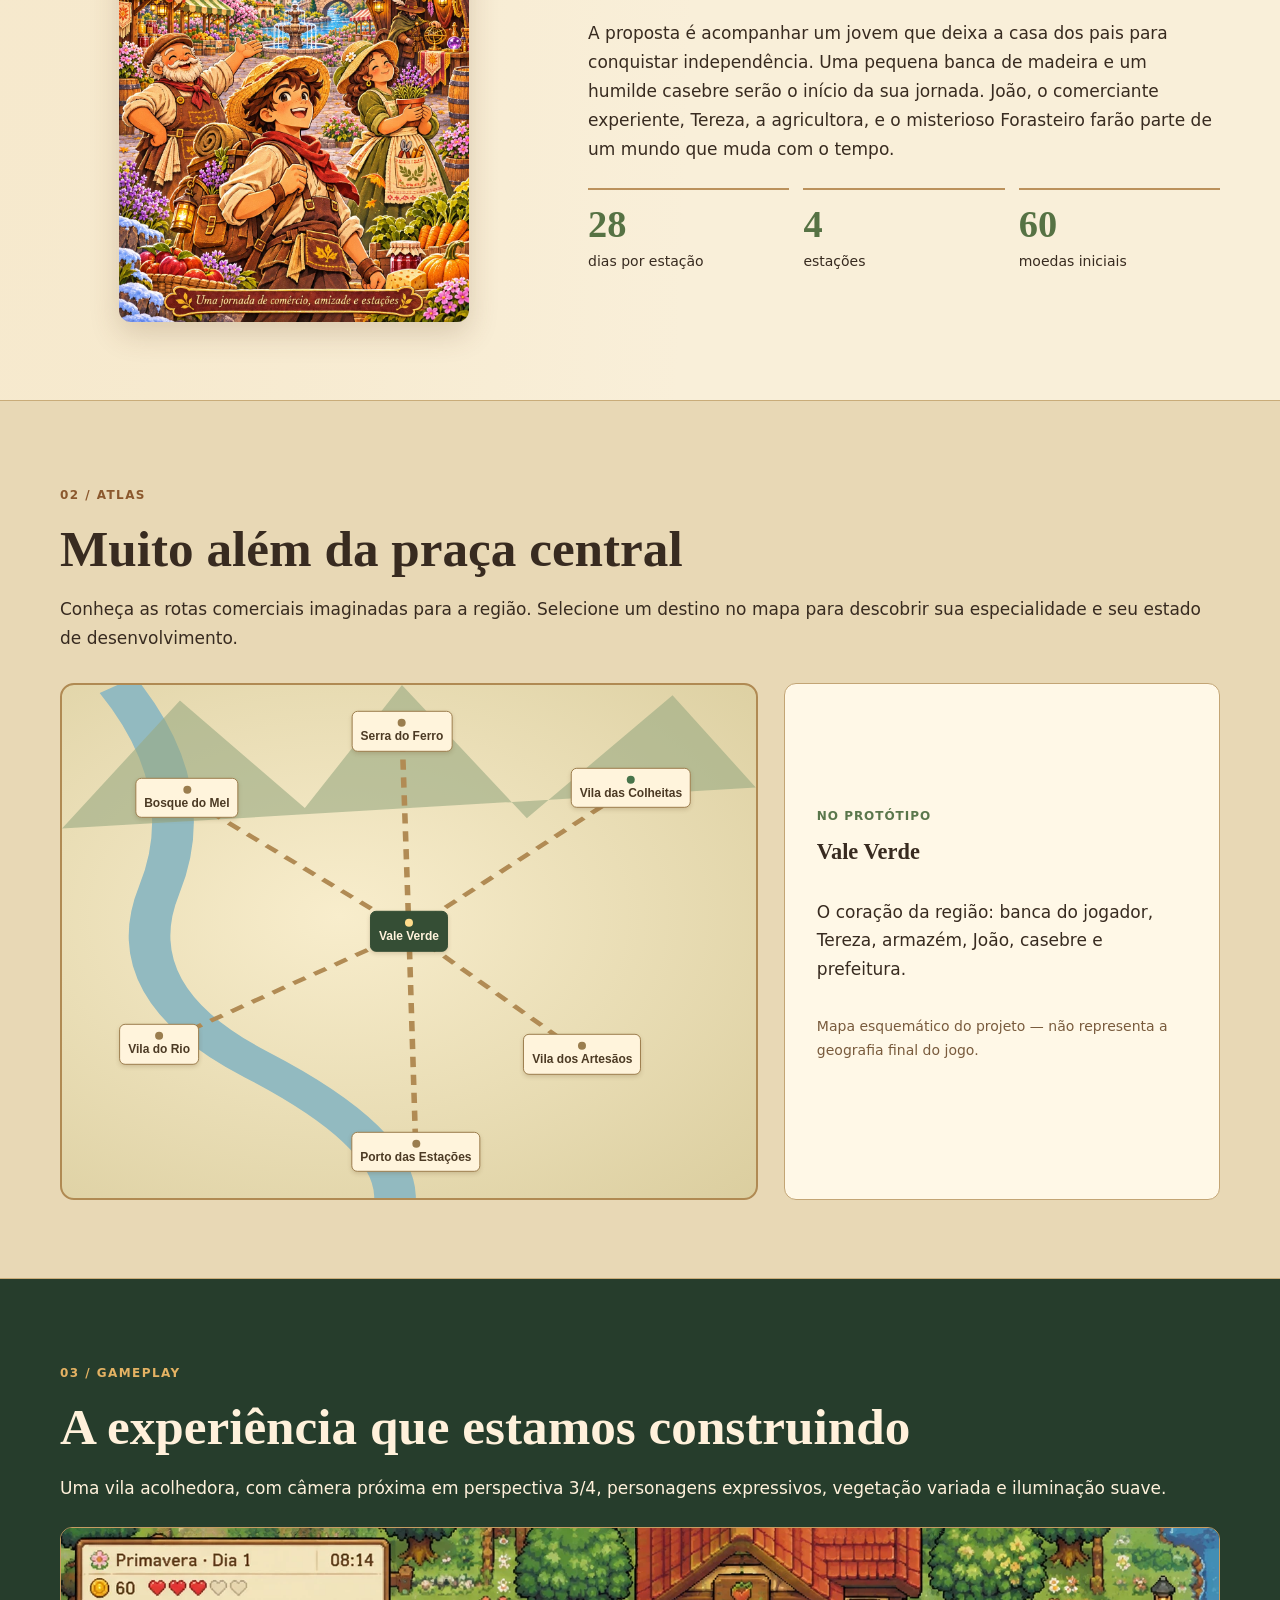
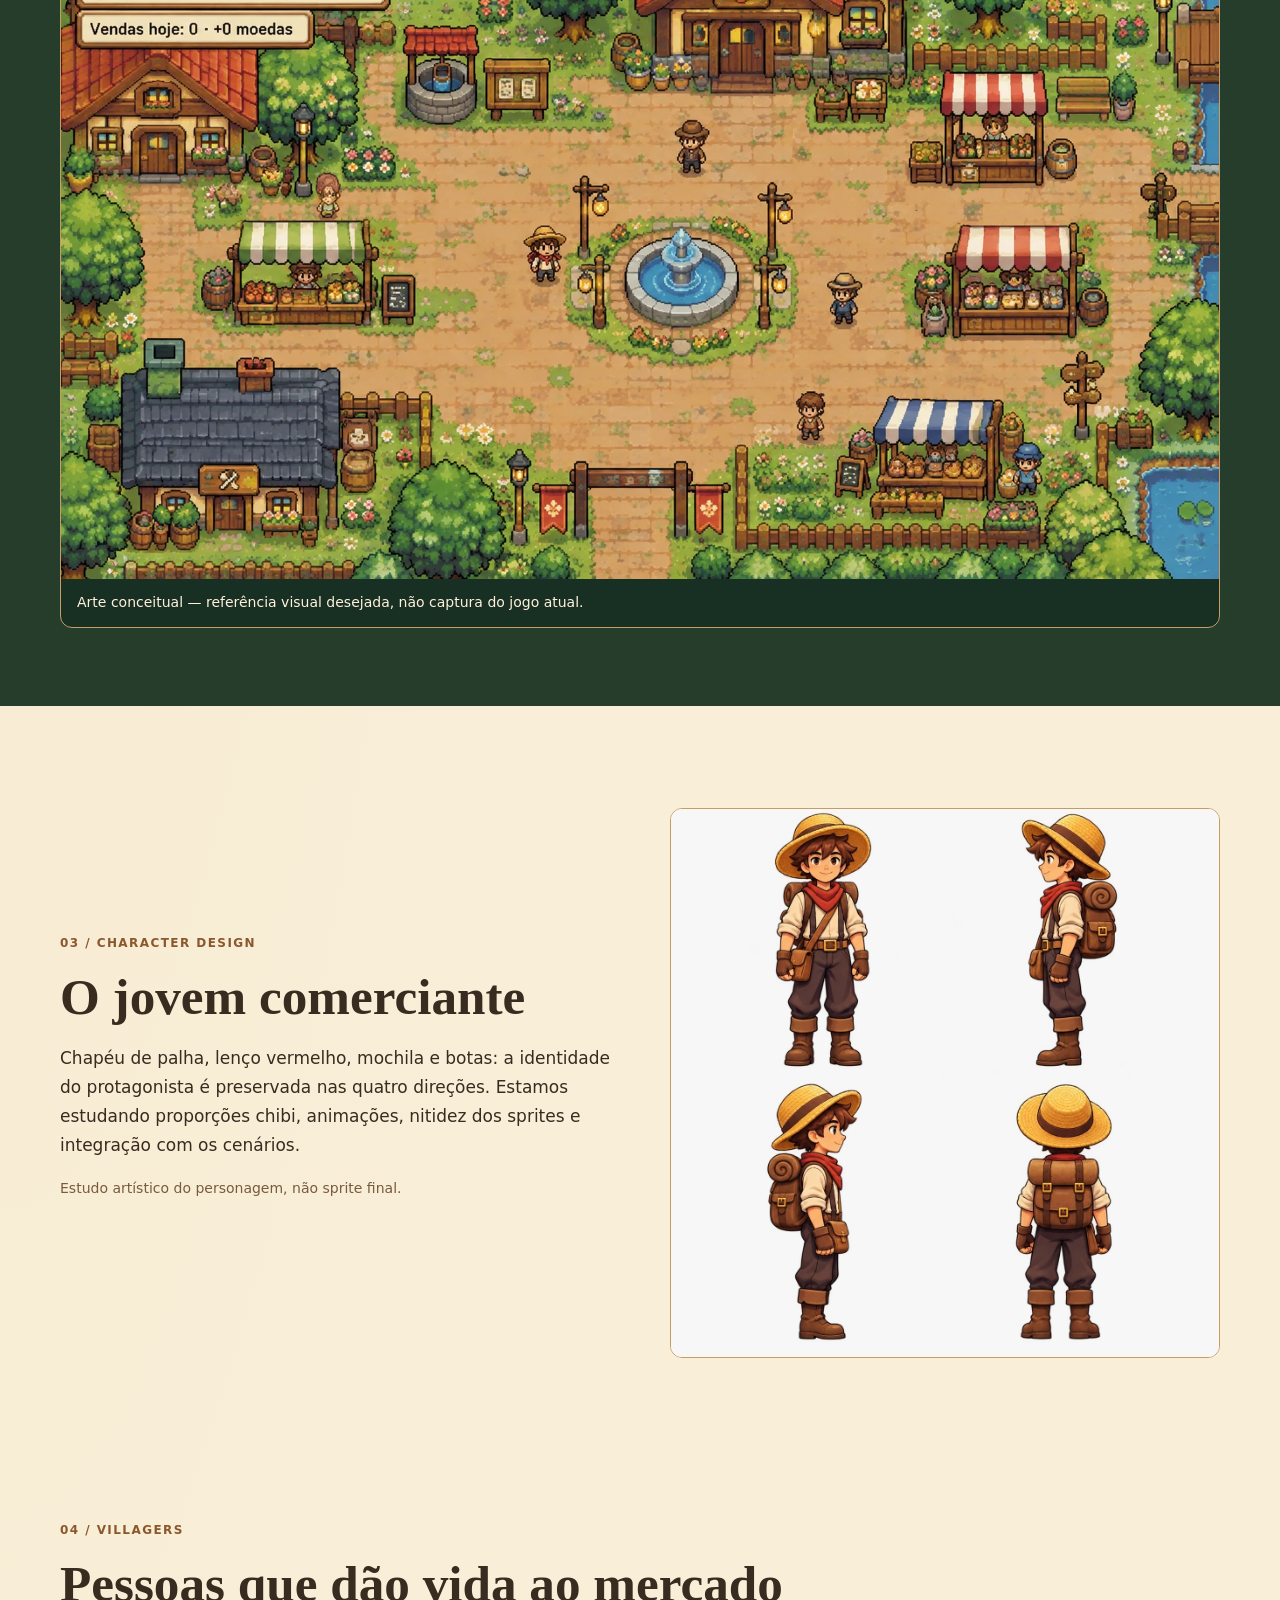
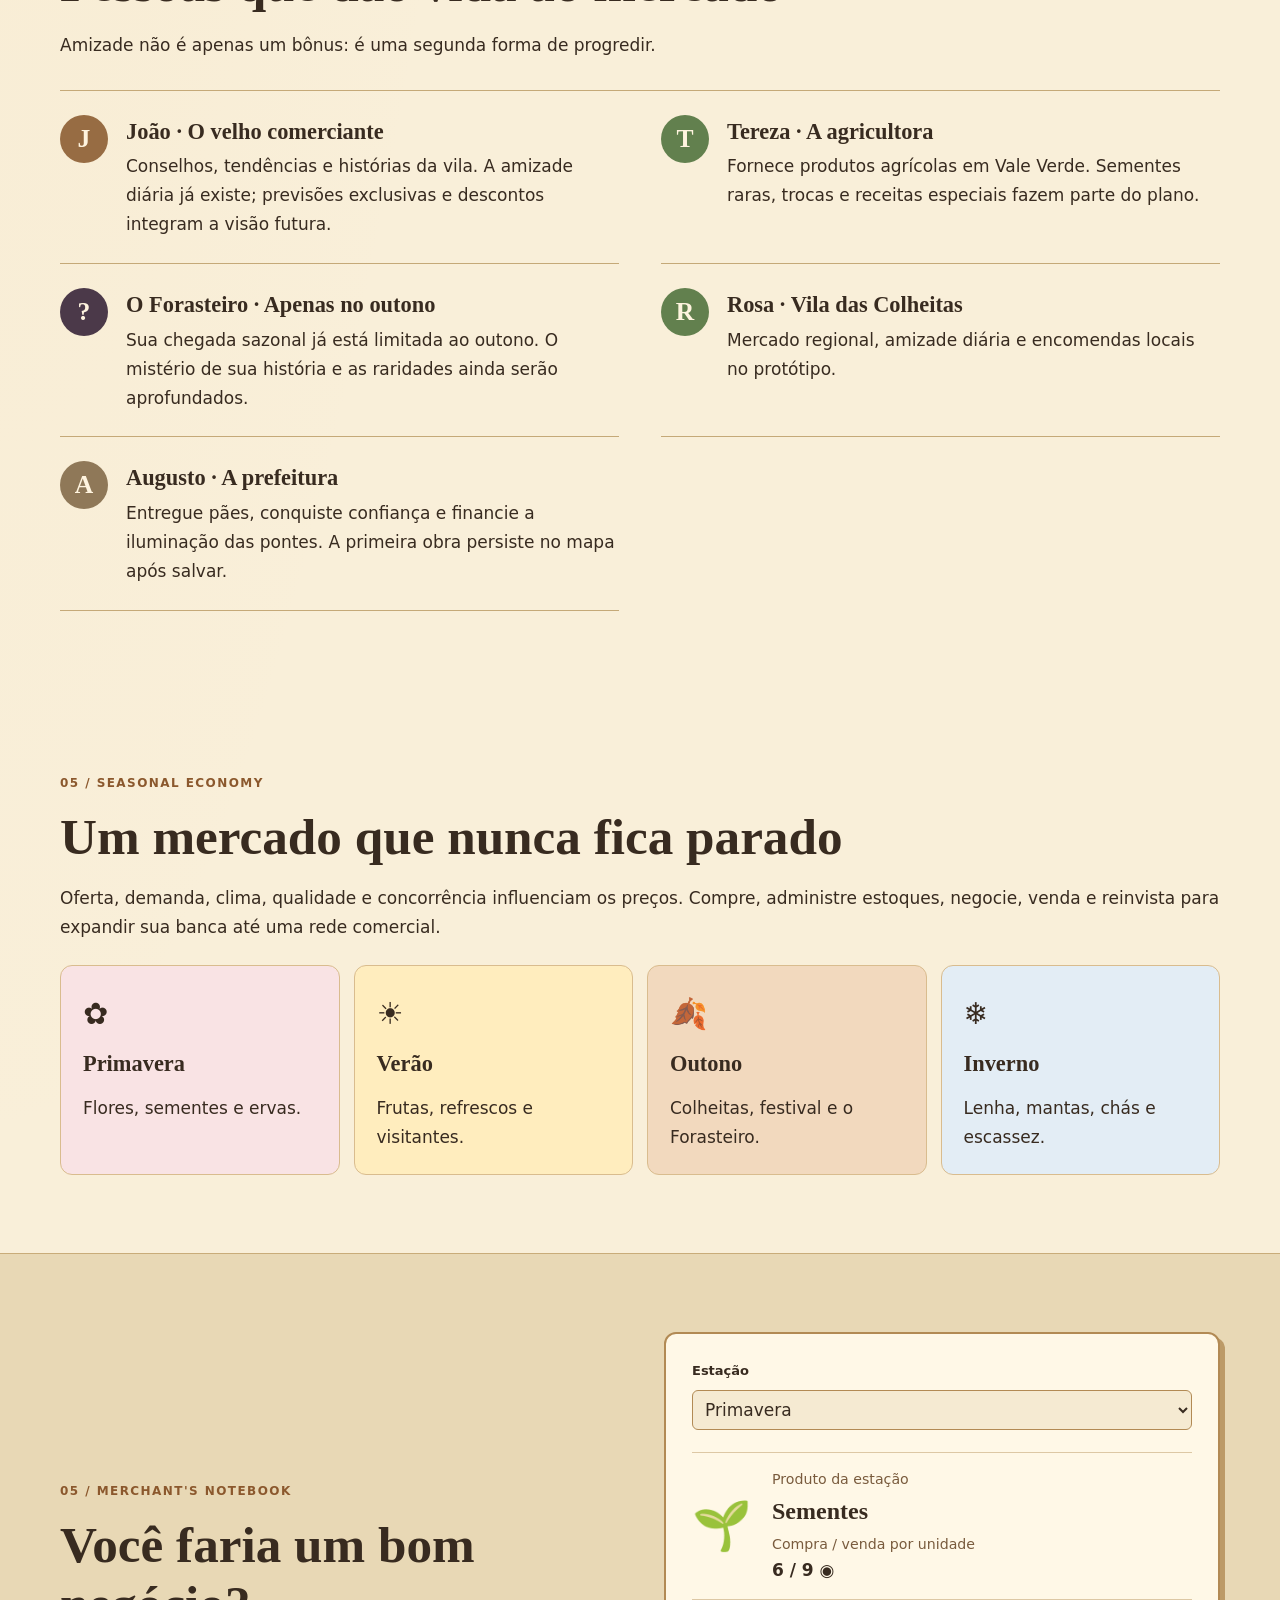
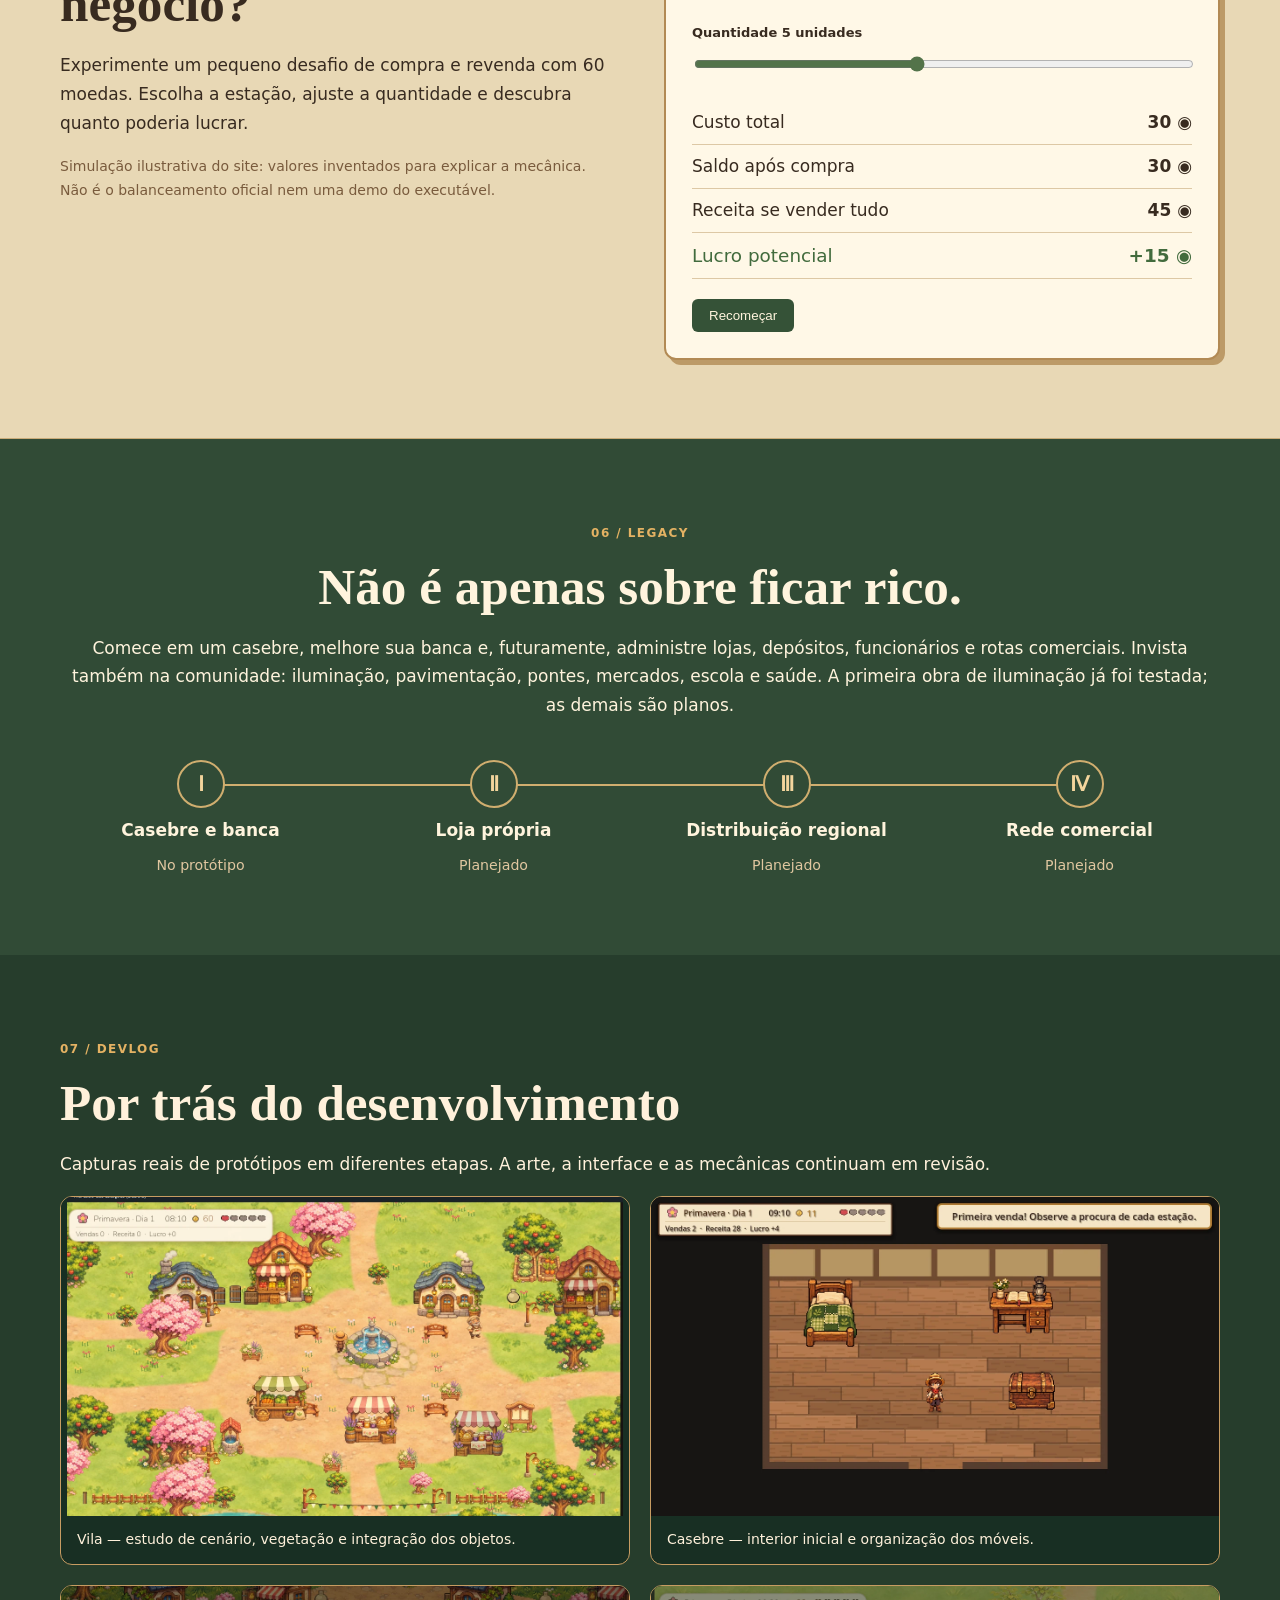
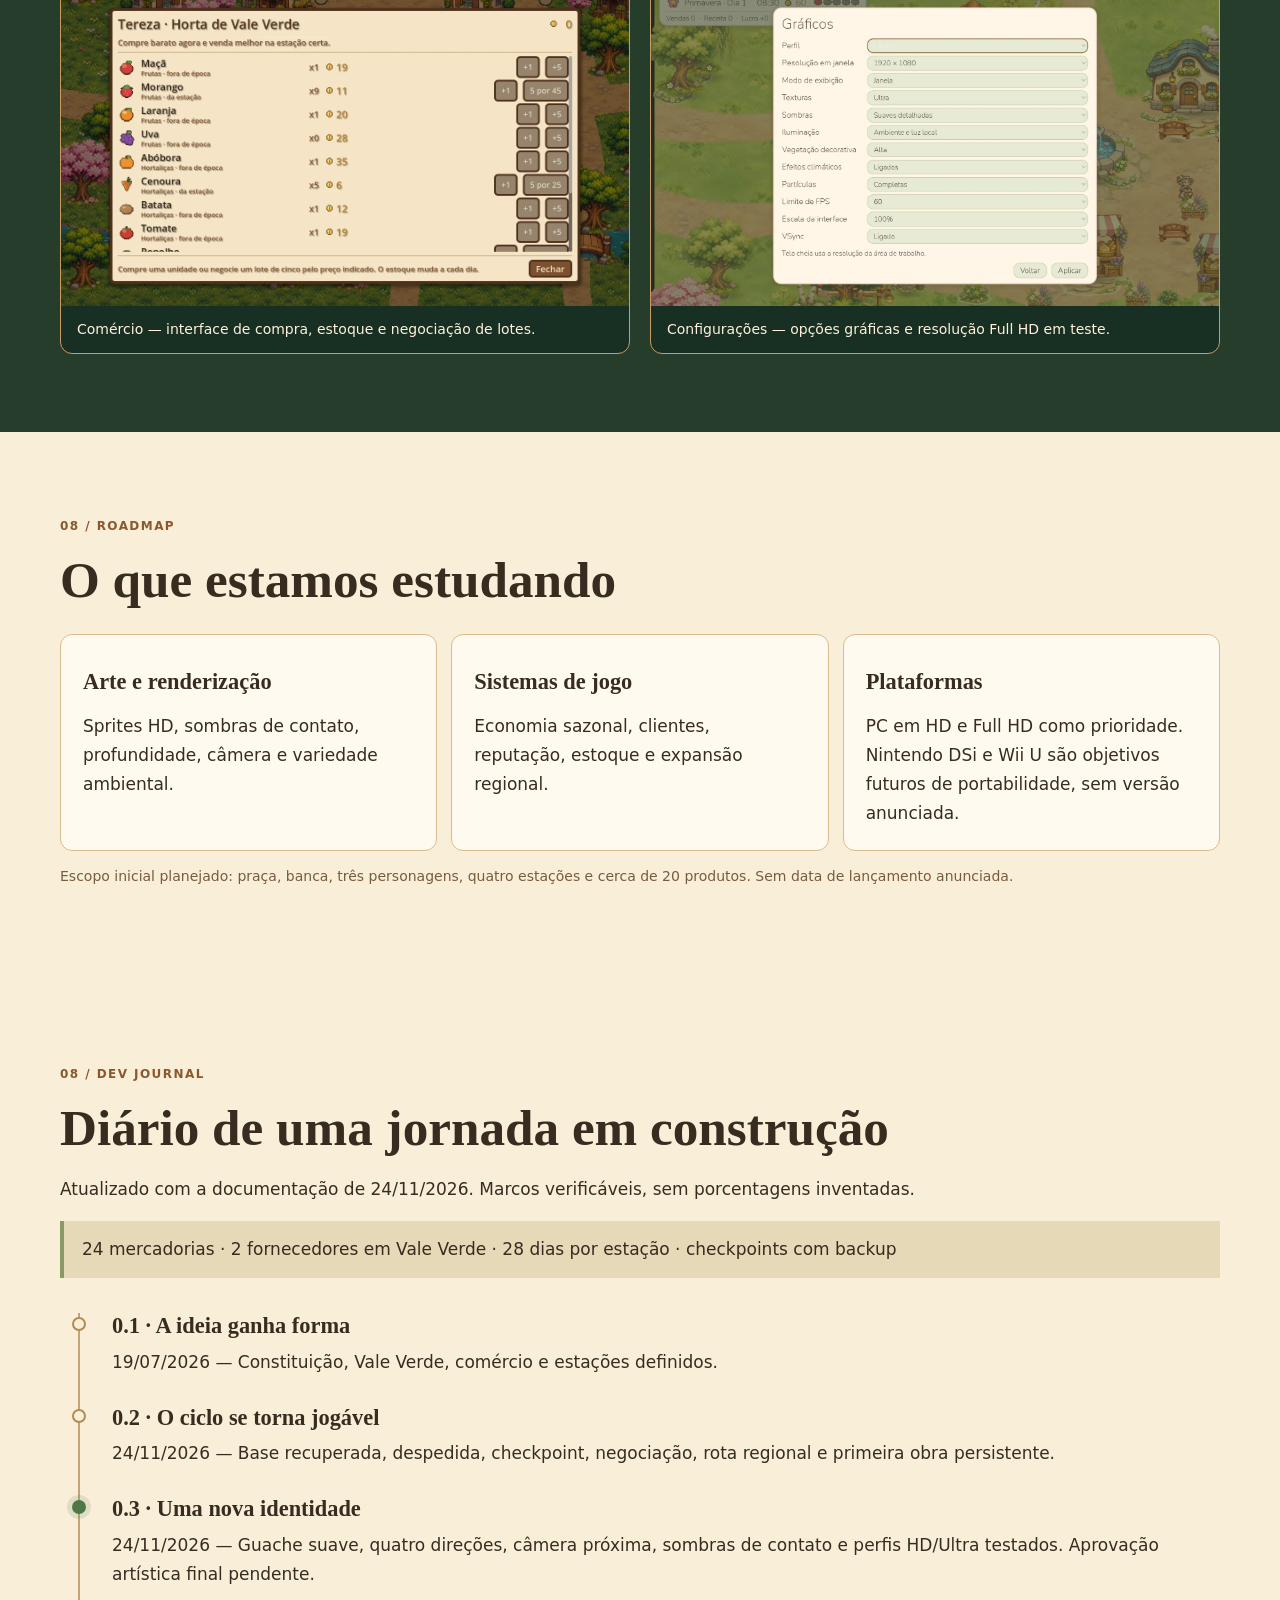
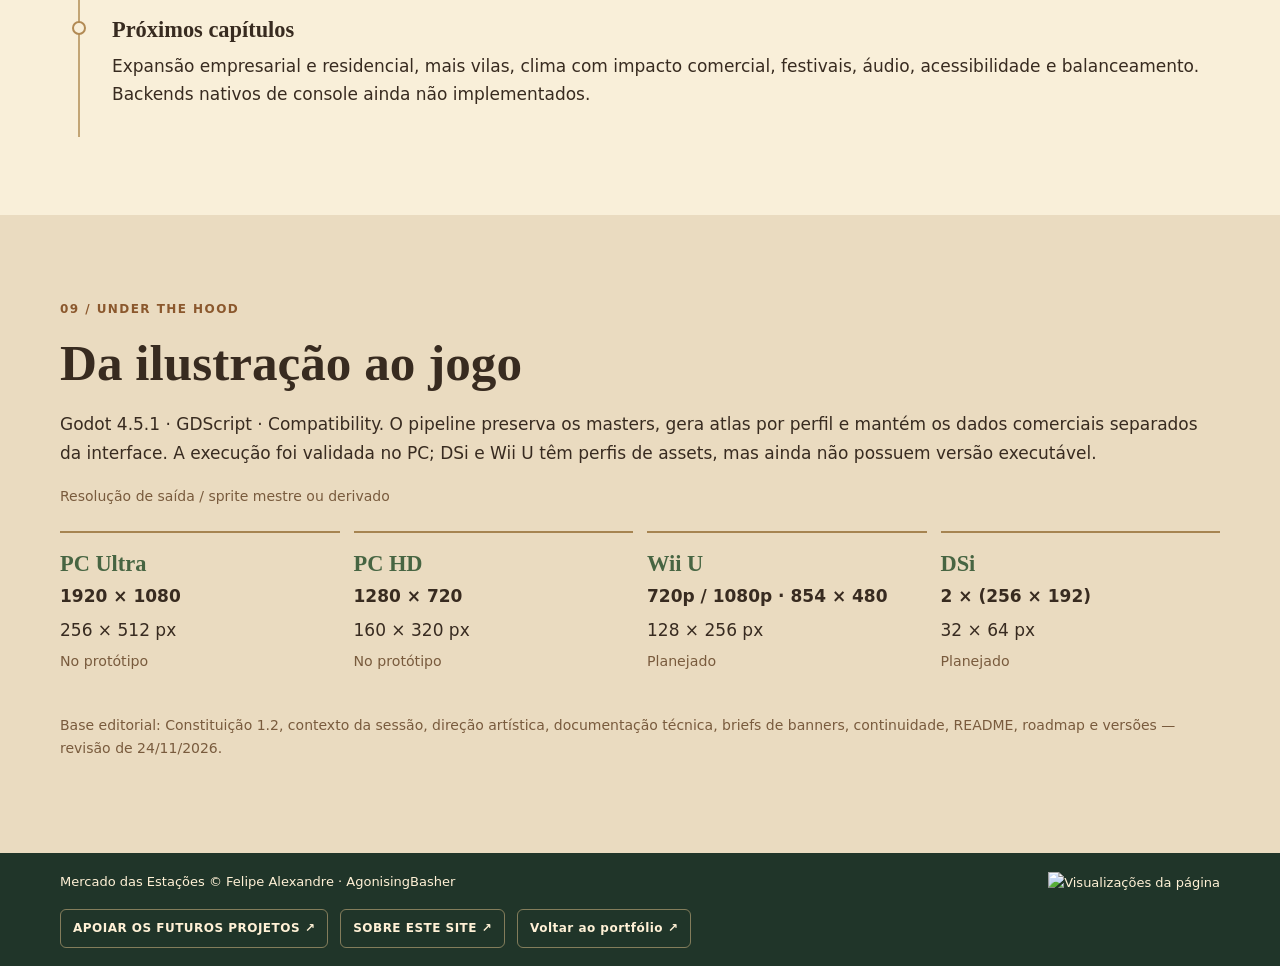
==== commit ff485964: "Expand Vale Verde site with interactive atlas, merchant notebook and v0.3 dev journal" ====
--- a/mercado-das-estacoes/index.html
+++ b/mercado-das-estacoes/index.html
@@ -1 +1 @@
-<!doctype html><html lang="pt-BR"><head><meta charset="utf-8"><meta name="viewport" content="width=device-width,initial-scale=1"><meta name="description" content="Mercado das Estações — um jogo autoral de comércio, amizade e vida em Vale Verde."><title>Mercado das Estações | AgonisingBasher</title><link rel="stylesheet" href="style.css?v=footer-1"><script defer src="script.js?v=footer-1"></script></head><body><header><a class="brand" href="https://agonisingbasher.github.io/personal-website/?lang=pt-BR#projetos">← AGONISINGBASHER</a><nav><a href="#mundo" data-t="world">O mundo</a><a href="#dev" data-t="dev">Desenvolvimento</a><span id="languages"><button data-lang="pt-BR">PT</button><button data-lang="en">EN</button><button data-lang="es">ES</button><button data-lang="fr">FR</button></span></nav></header><main><section class="hero"><img src="assets/banner.webp" alt="Mercado das Estações"><div class="hero-copy"><span class="eyebrow" data-t="status">JOGO AUTORAL • EM DESENVOLVIMENTO</span><h1 data-t="headline">Uma jornada de comércio, amizade e estações.</h1><p data-t="intro">Com apenas 60 moedas e o diário do seu avô, comece uma nova vida em Vale Verde. Construa seu negócio, faça amizades e descubra oportunidades a cada estação.</p><a class="button" href="#dev" data-t="cta">Acompanhar desenvolvimento ↓</a></div></section><section id="mundo" class="wrap split"><img class="poster" src="assets/capa-vertical.webp" alt="Capa do jogo" loading="lazy"><div><span class="eyebrow">01 / VALE VERDE</span><h2 data-t="worldTitle">Todo grande comerciante começa pequeno.</h2><p data-t="story">A proposta é acompanhar um jovem que deixa a casa dos pais para conquistar independência. Uma pequena banca de madeira e um humilde casebre serão o início da sua jornada. João, o comerciante experiente, Tereza, a agricultora, e o misterioso Forasteiro farão parte de um mundo que muda com o tempo.</p><div class="facts"><div><b>28</b><span data-t="days">dias por estação</span></div><div><b>4</b><span data-t="seasons">estações</span></div><div><b>60</b><span data-t="coins">moedas iniciais (proposta)</span></div></div></div></section><section class="dark"><div class="wrap"><span class="eyebrow">02 / GAMEPLAY</span><h2 data-t="vision">A experiência que estamos construindo</h2><p data-t="visionText">Uma vila acolhedora, com câmera próxima em perspectiva 3/4, personagens expressivos, vegetação variada e iluminação suave.</p><figure><a href="assets/gameplay.webp"><img src="assets/gameplay.webp" alt="Referência de gameplay de Vale Verde" loading="lazy"></a><figcaption data-t="concept">Arte conceitual — referência visual desejada, não captura do jogo atual.</figcaption></figure></div></section><section class="wrap split character"><div><span class="eyebrow">03 / CHARACTER DESIGN</span><h2 data-t="hero">O jovem comerciante</h2><p data-t="heroText">Chapéu de palha, lenço vermelho, mochila e botas: a identidade do protagonista é preservada nas quatro direções. Estamos estudando proporções chibi, animações, nitidez dos sprites e integração com os cenários.</p><p class="note" data-t="heroNote">Estudo artístico do personagem, não sprite final.</p></div><figure><a href="assets/protagonista.webp"><img src="assets/protagonista.webp" alt="Modelo do protagonista em quatro direções" loading="lazy"></a></figure></section><section class="wrap"><span class="eyebrow">04 / SEASONAL ECONOMY</span><h2 data-t="economy">Um mercado que nunca fica parado</h2><p data-t="economyText">Oferta, demanda, clima, qualidade e concorrência influenciam os preços. Compre, administre estoques, negocie, venda e reinvista para expandir sua banca até uma rede comercial.</p><div class="seasons"><article><i>✿</i><h3 data-t="spring">Primavera</h3><p data-t="springText">Flores, sementes e ervas.</p></article><article><i>☀</i><h3 data-t="summer">Verão</h3><p data-t="summerText">Frutas, refrescos e visitantes.</p></article><article><i>🍂</i><h3 data-t="autumn">Outono</h3><p data-t="autumnText">Colheitas, festival e o Forasteiro.</p></article><article><i>❄</i><h3 data-t="winter">Inverno</h3><p data-t="winterText">Lenha, mantas, chás e escassez.</p></article></div></section><section id="dev" class="dark"><div class="wrap"><span class="eyebrow">05 / DEVLOG</span><h2 data-t="devTitle">Por trás do desenvolvimento</h2><p data-t="devIntro">Capturas reais de protótipos em diferentes etapas. A arte, a interface e as mecânicas continuam em revisão.</p><div class="gallery"><figure><a href="assets/vila-prototipo.webp"><img src="assets/vila-prototipo.webp" loading="lazy" alt="Protótipo da vila"></a><figcaption data-t="village">Vila — estudo de cenário, vegetação e integração dos objetos.</figcaption></figure><figure><a href="assets/casebre.webp"><img src="assets/casebre.webp" loading="lazy" alt="Protótipo do casebre"></a><figcaption data-t="house">Casebre — interior inicial e organização dos móveis.</figcaption></figure><figure><a href="assets/comercio.webp"><img src="assets/comercio.webp" loading="lazy" alt="Menu comercial"></a><figcaption data-t="trade">Comércio — interface de compra, estoque e negociação de lotes.</figcaption></figure><figure><a href="assets/configuracoes.webp"><img src="assets/configuracoes.webp" loading="lazy" alt="Configurações gráficas"></a><figcaption data-t="graphics">Configurações — opções gráficas e resolução Full HD em teste.</figcaption></figure></div></div></section><section class="wrap"><span class="eyebrow">06 / ROADMAP</span><h2 data-t="future">O que estamos estudando</h2><div class="roadmap"><article><h3 data-t="art">Arte e renderização</h3><p data-t="artText">Sprites HD, sombras de contato, profundidade, câmera e variedade ambiental.</p></article><article><h3 data-t="systems">Sistemas de jogo</h3><p data-t="systemsText">Economia sazonal, clientes, reputação, estoque e expansão regional.</p></article><article><h3 data-t="platform">Plataformas</h3><p data-t="platformText">PC em HD e Full HD como prioridade. Nintendo DSi e Wii U são objetivos futuros de portabilidade, sem versão anunciada.</p></article></div><p class="note" data-t="scope">Escopo inicial planejado: praça, banca, três personagens, quatro estações e cerca de 20 produtos. Sem data de lançamento anunciada.</p></section></main><footer><span>Mercado das Estações © Felipe Alexandre · AgonisingBasher</span><div class="game-views"><img id="game-views" src="https://visitor-badge.laobi.icu/badge?page_id=agonisingbasher.mercado-das-estacoes&amp;left_text=Views&amp;left_color=%23203529&amp;right_color=%238b582d&amp;radius=3&amp;height=20" alt="Visualizações da página"></div><div class="game-footer-links"><a href="https://agonisingbasher.github.io/personal-website/support.html" data-footer="0">APOIAR OS FUTUROS PROJETOS ↗</a><a href="https://agonisingbasher.github.io/personal-website/site-development.html" data-footer="1">SOBRE ESTE SITE ↗</a><a href="https://agonisingbasher.github.io/personal-website/?lang=pt-BR#projetos" data-t="back">Voltar ao portfólio ↗</a></div></footer></body></html>
+<!doctype html><html lang="pt-BR"><head><meta charset="utf-8"><meta name="viewport" content="width=device-width,initial-scale=1"><meta name="description" content="Mercado das Estações — um jogo autoral de comércio, amizade e vida em Vale Verde."><link rel="icon" href="favicon.svg"><title>Mercado das Estações | AgonisingBasher</title><link rel="stylesheet" href="style.css?v=vale-verde-03"><script defer src="script.js?v=vale-verde-03"></script></head><body><header><a class="brand" href="https://agonisingbasher.github.io/personal-website/?lang=pt-BR#projetos">← AGONISINGBASHER</a><nav><a href="#mundo" data-t="world">O mundo</a><a href="#regiao"><span data-new="navMap" >Mapa da região</span></a><a href="#mercado"><span data-new="navMarket" >Experimente o comércio</span></a><a href="#dev" data-t="dev">Desenvolvimento</a><a href="#diario"><span data-new="navJournal" >Diário de bordo</span></a><span id="languages"><button data-lang="pt-BR">PT</button><button data-lang="en">EN</button><button data-lang="es">ES</button><button data-lang="fr">FR</button></span></nav></header><main><section class="hero"><img src="assets/banner.webp" alt="Mercado das Estações"><div class="hero-copy"><span class="eyebrow" data-t="status">JOGO AUTORAL • EM DESENVOLVIMENTO</span><p class="edition"><span data-new="version" >PROTÓTIPO JOGÁVEL · V0.3</span></p><h1 data-t="headline">Uma jornada de comércio, amizade e estações.</h1><p data-t="intro">Com apenas 60 moedas e o diário do seu avô, comece uma nova vida em Vale Verde. Construa seu negócio, faça amizades e descubra oportunidades a cada estação.</p><p data-new="heroLead" class="hero-lead">O mundo não gira em torno de uma fazenda. Ele gira em torno das suas escolhas como comerciante.</p><div class="hero-actions"><a class="button" href="#regiao"><span data-new="explore" >Explorar Vale Verde</span></a><a class="button secondary-button" href="#dev" data-t="cta">Acompanhar desenvolvimento ↓</a></div></div></section><section id="mundo" class="wrap split"><img class="poster" src="assets/capa-vertical.webp" alt="Capa do jogo" loading="lazy"><div><span class="eyebrow">01 / VALE VERDE</span><h2 data-t="worldTitle">Todo grande comerciante começa pequeno.</h2><p data-t="story">A proposta é acompanhar um jovem que deixa a casa dos pais para conquistar independência. Uma pequena banca de madeira e um humilde casebre serão o início da sua jornada. João, o comerciante experiente, Tereza, a agricultora, e o misterioso Forasteiro farão parte de um mundo que muda com o tempo.</p><div class="facts"><div><b>28</b><span data-t="days">dias por estação</span></div><div><b>4</b><span data-t="seasons">estações</span></div><div><b>60</b><span data-t="coins">moedas iniciais</span></div></div></div></section><section id="regiao" class="region-section"><div class="wrap"><span class="eyebrow">02 / ATLAS</span><h2 data-new="mapTitle" >Muito além da praça central</h2><p data-new="mapIntro" >Conheça as rotas comerciais imaginadas para a região. Selecione um destino no mapa para descobrir sua especialidade e seu estado de desenvolvimento.</p><div class="region-layout"><div class="region-map"><svg viewBox="0 0 100 100" preserveAspectRatio="none" aria-hidden="true"><path d="M8 0Q20 20 14 40T28 74T48 100" fill="none" stroke="#92bac0" stroke-width="6"/><path d="M0 28L17 3 35 24 49 0 67 26 88 2 100 20" fill="#9aaa83" opacity=".6"/><g fill="none" stroke="#b18b54" stroke-width=".8" stroke-dasharray="2 1.5"><path d="M50 48L82 20"/><path d="M50 48L18 22"/><path d="M50 48L49 9"/><path d="M50 48L14 70"/><path d="M50 48L75 72"/><path d="M50 48L51 91"/></g></svg><button class="map-node open" style="--x:50%;--y:48%" data-region="0" aria-pressed="true"><span class="map-dot"></span><span data-new="valley" >Vale Verde</span></button><button class="map-node open" style="--x:82%;--y:20%" data-region="1" aria-pressed="false"><span class="map-dot"></span><span data-new="harvest" >Vila das Colheitas</span></button><button class="map-node " style="--x:18%;--y:22%" data-region="2" aria-pressed="false"><span class="map-dot"></span><span data-new="honey" >Bosque do Mel</span></button><button class="map-node " style="--x:49%;--y:9%" data-region="3" aria-pressed="false"><span class="map-dot"></span><span data-new="iron" >Serra do Ferro</span></button><button class="map-node " style="--x:14%;--y:70%" data-region="4" aria-pressed="false"><span class="map-dot"></span><span data-new="river" >Vila do Rio</span></button><button class="map-node " style="--x:75%;--y:72%" data-region="5" aria-pressed="false"><span class="map-dot"></span><span data-new="craft" >Vila dos Artesãos</span></button><button class="map-node " style="--x:51%;--y:91%" data-region="6" aria-pressed="false"><span class="map-dot"></span><span data-new="port" >Porto das Estações</span></button></div><aside class="region-detail" aria-live="polite"><span class="region-status" id="regionStatus">No protótipo</span><h3 id="regionName">Vale Verde</h3><p id="regionText">O coração da região: banca do jogador, Tereza, armazém, João, casebre e prefeitura.</p><p class="note">Mapa esquemático do projeto — não representa a geografia final do jogo.</p></aside></div></div></section><section class="dark"><div class="wrap"><span class="eyebrow">03 / GAMEPLAY</span><h2 data-t="vision">A experiência que estamos construindo</h2><p data-t="visionText">Uma vila acolhedora, com câmera próxima em perspectiva 3/4, personagens expressivos, vegetação variada e iluminação suave.</p><figure><a href="assets/gameplay.webp"><img src="assets/gameplay.webp" alt="Referência de gameplay de Vale Verde" loading="lazy"></a><figcaption data-t="concept">Arte conceitual — referência visual desejada, não captura do jogo atual.</figcaption></figure></div></section><section class="wrap split character"><div><span class="eyebrow">03 / CHARACTER DESIGN</span><h2 data-t="hero">O jovem comerciante</h2><p data-t="heroText">Chapéu de palha, lenço vermelho, mochila e botas: a identidade do protagonista é preservada nas quatro direções. Estamos estudando proporções chibi, animações, nitidez dos sprites e integração com os cenários.</p><p class="note" data-t="heroNote">Estudo artístico do personagem, não sprite final.</p></div><figure><a href="assets/protagonista.webp"><img src="assets/protagonista.webp" alt="Modelo do protagonista em quatro direções" loading="lazy"></a></figure></section><section class="wrap people"><span class="eyebrow">04 / VILLAGERS</span><h2 data-new="peopleTitle" >Pessoas que dão vida ao mercado</h2><p data-new="peopleLead" >Amizade não é apenas um bônus: é uma segunda forma de progredir.</p><div class="people-list"><article><span class="initial initial-0" aria-hidden="true">J</span><div><h3 data-new="joao" >João · O velho comerciante</h3><p data-new="joaoText" >Conselhos, tendências e histórias da vila. A amizade diária já existe; previsões exclusivas e descontos integram a visão futura.</p></div></article><article><span class="initial initial-1" aria-hidden="true">T</span><div><h3 data-new="tereza" >Tereza · A agricultora</h3><p data-new="terezaText" >Fornece produtos agrícolas em Vale Verde. Sementes raras, trocas e receitas especiais fazem parte do plano.</p></div></article><article><span class="initial initial-2" aria-hidden="true">?</span><div><h3 data-new="stranger" >O Forasteiro · Apenas no outono</h3><p data-new="strangerText" >Sua chegada sazonal já está limitada ao outono. O mistério de sua história e as raridades ainda serão aprofundados.</p></div></article><article><span class="initial initial-3" aria-hidden="true">R</span><div><h3 data-new="rosa" >Rosa · Vila das Colheitas</h3><p data-new="rosaText" >Mercado regional, amizade diária e encomendas locais no protótipo.</p></div></article><article><span class="initial initial-4" aria-hidden="true">A</span><div><h3 data-new="augusto" >Augusto · A prefeitura</h3><p data-new="augustoText" >Entregue pães, conquiste confiança e financie a iluminação das pontes. A primeira obra persiste no mapa após salvar.</p></div></article></div></section><section class="wrap"><span class="eyebrow">05 / SEASONAL ECONOMY</span><h2 data-t="economy">Um mercado que nunca fica parado</h2><p data-t="economyText">Oferta, demanda, clima, qualidade e concorrência influenciam os preços. Compre, administre estoques, negocie, venda e reinvista para expandir sua banca até uma rede comercial.</p><div class="seasons"><article><i>✿</i><h3 data-t="spring">Primavera</h3><p data-t="springText">Flores, sementes e ervas.</p></article><article><i>☀</i><h3 data-t="summer">Verão</h3><p data-t="summerText">Frutas, refrescos e visitantes.</p></article><article><i>🍂</i><h3 data-t="autumn">Outono</h3><p data-t="autumnText">Colheitas, festival e o Forasteiro.</p></article><article><i>❄</i><h3 data-t="winter">Inverno</h3><p data-t="winterText">Lenha, mantas, chás e escassez.</p></article></div></section><section id="mercado" class="market-section"><div class="wrap market-layout"><div><span class="eyebrow">05 / MERCHANT'S NOTEBOOK</span><h2 data-new="marketTitle" >Você faria um bom negócio?</h2><p data-new="marketIntro" >Experimente um pequeno desafio de compra e revenda com 60 moedas. Escolha a estação, ajuste a quantidade e descubra quanto poderia lucrar.</p><p data-new="marketNote" class="note">Simulação ilustrativa do site: valores inventados para explicar a mecânica. Não é o balanceamento oficial nem uma demo do executável.</p></div><div class="market-book"><label for="marketSeason"><span data-new="marketSeason" >Estação</span></label><select id="marketSeason"><option value="0">Primavera</option><option value="1">Verão</option><option value="2">Outono</option><option value="3">Inverno</option></select><div class="market-item"><span id="productIcon" aria-hidden="true">🌱</span><div><small data-new="marketProduct" >Produto da estação</small><strong id="marketProductName">Sementes</strong><small data-new="marketUnit" >Compra / venda por unidade</small><b id="marketUnitPrice">6 / 9</b></div></div><label for="marketQty"><span data-new="marketQty" >Quantidade</span> <output id="marketQtyOut">5</output></label><input id="marketQty" type="range" min="1" max="10" value="5"><dl class="market-results"><div><dt><span data-new="marketBuy" >Custo total</span></dt><dd id="marketCost">30</dd></div><div><dt><span data-new="marketCash" >Saldo após compra</span></dt><dd id="marketBalance">30</dd></div><div><dt><span data-new="marketRevenue" >Receita se vender tudo</span></dt><dd id="marketRevenue">45</dd></div><div class="profit"><dt><span data-new="marketProfit" >Lucro potencial</span></dt><dd id="marketProfit">+15</dd></div></dl><button id="marketReset" class="paper-button" type="button"><span data-new="marketReset" >Recomeçar</span></button></div></div></section><section class="legacy"><div class="wrap"><span class="eyebrow">06 / LEGACY</span><h2 data-new="legacyTitle" >Não é apenas sobre ficar rico.</h2><p data-new="legacyText" >Comece em um casebre, melhore sua banca e, futuramente, administre lojas, depósitos, funcionários e rotas comerciais. Invista também na comunidade: iluminação, pavimentação, pontes, mercados, escola e saúde. A primeira obra de iluminação já foi testada; as demais são planos.</p><div class="legacy-path"><div><span>Ⅰ</span><strong data-new="stage1" >Casebre e banca</strong><small data-new="playable" >No protótipo</small></div><div><span>Ⅱ</span><strong data-new="stage2" >Loja própria</strong><small data-new="planned" >Planejado</small></div><div><span>Ⅲ</span><strong data-new="stage3" >Distribuição regional</strong><small data-new="planned" >Planejado</small></div><div><span>Ⅳ</span><strong data-new="stage4" >Rede comercial</strong><small data-new="planned" >Planejado</small></div></div></div></section><section id="dev" class="dark"><div class="wrap"><span class="eyebrow">07 / DEVLOG</span><h2 data-t="devTitle">Por trás do desenvolvimento</h2><p data-t="devIntro">Capturas reais de protótipos em diferentes etapas. A arte, a interface e as mecânicas continuam em revisão.</p><div class="gallery"><figure><a href="assets/vila-prototipo.webp"><img src="assets/vila-prototipo.webp" loading="lazy" alt="Protótipo da vila"></a><figcaption data-t="village">Vila — estudo de cenário, vegetação e integração dos objetos.</figcaption></figure><figure><a href="assets/casebre.webp"><img src="assets/casebre.webp" loading="lazy" alt="Protótipo do casebre"></a><figcaption data-t="house">Casebre — interior inicial e organização dos móveis.</figcaption></figure><figure><a href="assets/comercio.webp"><img src="assets/comercio.webp" loading="lazy" alt="Menu comercial"></a><figcaption data-t="trade">Comércio — interface de compra, estoque e negociação de lotes.</figcaption></figure><figure><a href="assets/configuracoes.webp"><img src="assets/configuracoes.webp" loading="lazy" alt="Configurações gráficas"></a><figcaption data-t="graphics">Configurações — opções gráficas e resolução Full HD em teste.</figcaption></figure></div></div></section><section class="wrap"><span class="eyebrow">08 / ROADMAP</span><h2 data-t="future">O que estamos estudando</h2><div class="roadmap"><article><h3 data-t="art">Arte e renderização</h3><p data-t="artText">Sprites HD, sombras de contato, profundidade, câmera e variedade ambiental.</p></article><article><h3 data-t="systems">Sistemas de jogo</h3><p data-t="systemsText">Economia sazonal, clientes, reputação, estoque e expansão regional.</p></article><article><h3 data-t="platform">Plataformas</h3><p data-t="platformText">PC em HD e Full HD como prioridade. Nintendo DSi e Wii U são objetivos futuros de portabilidade, sem versão anunciada.</p></article></div><p class="note" data-t="scope">Escopo inicial planejado: praça, banca, três personagens, quatro estações e cerca de 20 produtos. Sem data de lançamento anunciada.</p></section><section id="diario" class="wrap journal"><span class="eyebrow">08 / DEV JOURNAL</span><h2 data-new="journalTitle" >Diário de uma jornada em construção</h2><p data-new="journalIntro" >Atualizado com a documentação de 24/11/2026. Marcos verificáveis, sem porcentagens inventadas.</p><p class="prototype-facts"><span data-new="prototypeFacts" >24 mercadorias · 2 fornecedores em Vale Verde · 28 dias por estação · checkpoints com backup</span></p><div class="timeline"><article class=""><div class="timeline-dot"></div><h3 data-new="v1" >0.1 · A ideia ganha forma</h3><p data-new="v1text" >19/07/2026 — Constituição, Vale Verde, comércio e estações definidos.</p></article><article class=""><div class="timeline-dot"></div><h3 data-new="v2" >0.2 · O ciclo se torna jogável</h3><p data-new="v2text" >24/11/2026 — Base recuperada, despedida, checkpoint, negociação, rota regional e primeira obra persistente.</p></article><article class="current"><div class="timeline-dot"></div><h3 data-new="v3" >0.3 · Uma nova identidade</h3><p data-new="v3text" >24/11/2026 — Guache suave, quatro direções, câmera próxima, sombras de contato e perfis HD/Ultra testados. Aprovação artística final pendente.</p></article><article class=""><div class="timeline-dot"></div><h3 data-new="next" >Próximos capítulos</h3><p data-new="nexttext" >Expansão empresarial e residencial, mais vilas, clima com impacto comercial, festivais, áudio, acessibilidade e balanceamento. Backends nativos de console ainda não implementados.</p></article></div></section><section class="tech-section"><div class="wrap"><span class="eyebrow">09 / UNDER THE HOOD</span><h2 data-new="techTitle" >Da ilustração ao jogo</h2><p data-new="techText" >Godot 4.5.1 · GDScript · Compatibility. O pipeline preserva os masters, gera atlas por perfil e mantém os dados comerciais separados da interface. A execução foi validada no PC; DSi e Wii U têm perfis de assets, mas ainda não possuem versão executável.</p><p data-new="techStats" class="note">Resolução de saída / sprite mestre ou derivado</p><div class="tech-profiles"><div><strong>PC Ultra</strong><b>1920 × 1080</b><span>256 × 512 px</span><small data-new="playable" >No protótipo</small></div><div><strong>PC HD</strong><b>1280 × 720</b><span>160 × 320 px</span><small data-new="playable" >No protótipo</small></div><div><strong>Wii U</strong><b>720p / 1080p · 854 × 480</b><span>128 × 256 px</span><small data-new="planned" >Planejado</small></div><div><strong>DSi</strong><b>2 × (256 × 192)</b><span>32 × 64 px</span><small data-new="planned" >Planejado</small></div></div><p data-new="sources" class="note">Base editorial: Constituição 1.2, contexto da sessão, direção artística, documentação técnica, briefs de banners, continuidade, README, roadmap e versões — revisão de 24/11/2026.</p></div></section></main><footer><span>Mercado das Estações © Felipe Alexandre · AgonisingBasher</span><div class="game-views"><img id="game-views" src="https://visitor-badge.laobi.icu/badge?page_id=agonisingbasher.mercado-das-estacoes&amp;left_text=Views&amp;left_color=%23203529&amp;right_color=%238b582d&amp;radius=3&amp;height=20" alt="Visualizações da página"></div><div class="game-footer-links"><a href="https://agonisingbasher.github.io/personal-website/support.html" data-footer="0">APOIAR OS FUTUROS PROJETOS ↗</a><a href="https://agonisingbasher.github.io/personal-website/site-development.html" data-footer="1">SOBRE ESTE SITE ↗</a><a href="https://agonisingbasher.github.io/personal-website/?lang=pt-BR#projetos" data-t="back">Voltar ao portfólio ↗</a></div></footer></body></html>
--- a/mercado-das-estacoes/style.css
+++ b/mercado-das-estacoes/style.css
@@ -1,3 +1,6 @@
 :root{--ink:#382b20;--paper:#fff4df;--green:#263f31;--gold:#e8b660}*{box-sizing:border-box}html{scroll-behavior:smooth}body{margin:0;background:var(--paper);color:var(--ink);font:17px/1.65 system-ui,sans-serif}header,footer{background:#203529;color:#fff1d6;padding:18px max(22px,calc((100% - 1160px)/2));display:flex;align-items:center;justify-content:space-between;gap:16px;flex-wrap:wrap}a{color:inherit}header a{text-decoration:none}.brand,.eyebrow{font-size:12px;font-weight:800;letter-spacing:.12em}nav{display:flex;align-items:center;gap:18px;flex-wrap:wrap}button{background:transparent;border:1px solid #d9bc87;border-radius:6px;color:inherit;padding:7px;cursor:pointer}button[aria-pressed=true]{background:var(--gold);color:var(--ink)}a:focus-visible,button:focus-visible{outline:3px solid #de9c40;outline-offset:4px}.hero{background:#263f31;color:#fff4df;text-align:center}.hero>img{width:100%;max-height:690px;object-fit:contain;display:block;background:#203529}.hero-copy{max-width:850px;margin:auto;padding:36px 24px 54px}.eyebrow{color:#8b582d}.hero .eyebrow,.dark .eyebrow{color:var(--gold)}h1,h2,h3{font-family:Georgia,serif;line-height:1.15;margin:12px 0 16px}h1{font-size:clamp(2.2rem,5vw,4rem)}h2{font-size:clamp(1.9rem,4vw,3.2rem)}h3{font-size:1.4rem}.button{display:inline-block;margin-top:12px;padding:12px 22px;background:var(--gold);color:var(--ink);border-radius:8px;text-decoration:none;font-weight:700}.wrap{width:min(1160px,calc(100% - 44px));margin:auto;padding:64px 0}.split{display:grid;grid-template-columns:1fr 1.35fr;gap:60px;align-items:center}.poster{width:min(100%,350px);justify-self:center;border-radius:12px;box-shadow:0 12px 30px #5f391d30}.character{grid-template-columns:1fr 1fr}.facts,.seasons,.roadmap{display:grid;grid-template-columns:repeat(3,1fr);gap:14px;margin-top:24px}.facts div{border-top:2px solid #bb915c;padding-top:12px}.facts b{font:700 2.4rem Georgia,serif;display:block;color:#567244}.facts span{font-size:14px}.dark{background:var(--green);color:#fff1db}.dark figure{background:#182f23}figure{margin:24px 0 0;border:1px solid #c79c62;border-radius:12px;overflow:hidden;background:#fffaf0}figure img{width:100%;display:block}figcaption{padding:12px 16px;font-size:14px}.gallery{display:grid;grid-template-columns:1fr 1fr;gap:20px}.gallery figure{margin:0}.seasons{grid-template-columns:repeat(4,1fr)}.seasons article,.roadmap article{padding:22px;background:#fffaf0;border:1px solid #d9bc8e;border-radius:12px}.seasons article:nth-child(1){background:#f9e3e4}.seasons article:nth-child(2){background:#ffedbe}.seasons article:nth-child(3){background:#f2d9be}.seasons article:nth-child(4){background:#e3edf5}.seasons i{font-size:30px;font-style:normal}.note{font-size:14px;color:#795b3d}.roadmap p,.seasons p{margin-bottom:0}footer{font-size:13px}@media(max-width:760px){.split,.gallery,.roadmap{grid-template-columns:1fr;gap:22px}.seasons{grid-template-columns:1fr 1fr}.wrap{padding:40px 0}.character figure{margin:0}nav{gap:10px}}
 
 .game-footer-links{display:flex;align-items:center;gap:12px;flex-wrap:wrap}.game-footer-links a{border:1px solid #d9bc8788;border-radius:6px;padding:8px 12px;text-decoration:none;font-size:11px;font-weight:700;letter-spacing:.04em}.game-footer-links a:hover{background:#e8b660;color:#382b20}.game-views{display:inline-flex;align-items:center;gap:8px}.game-views img{height:20px;width:auto;display:block}@media(max-width:760px){.game-footer-links{width:100%}}
+
+/* Vale Verde editorial design */
+:root{--paper:#f9efd9;--green:#263d2c;--gold:#e4b263;--ink:#382b20}body{background-color:var(--paper);background-image:radial-gradient(ellipse at top left,#e7c98e38,transparent 40%);line-height:1.7}header{position:sticky;top:0;z-index:20;box-shadow:0 3px 20px #152b2340}header nav{font-size:13px}header a:hover{text-decoration:underline}section[id]{scroll-margin-top:112px}.hero{position:relative;overflow:hidden}.hero>img{max-height:none;max-width:1500px;margin:auto;object-fit:contain}.hero-copy{max-width:none;padding:42px max(24px,calc((100% - 920px)/2)) 66px;background:linear-gradient(165deg,#293c2c,#1d3024);position:relative}.hero-copy:before{content:"";position:absolute;top:0;left:10%;width:80%;height:2px;background:linear-gradient(90deg,transparent,#c99b56,transparent)}.edition{display:inline-block;border:1px solid #e4b26380;padding:6px 16px;border-radius:30px;font-size:11px;letter-spacing:.1em;color:#ffdda0}.hero-lead{color:#dfc9a3;font-family:Georgia,serif;font-style:italic;font-size:1.15rem}.hero-actions{display:flex;justify-content:center;gap:12px;flex-wrap:wrap}.secondary-button{background:transparent;color:#ffe0a0;border:1px solid #e4b26380}.wrap{padding-top:78px;padding-bottom:78px}.region-section,.market-section{background:#e8d8b5;border-block:1px solid #c9ac79}.region-layout{display:grid;grid-template-columns:1.6fr 1fr;gap:26px;align-items:stretch;margin-top:30px}.region-map{position:relative;min-height:410px;aspect-ratio:1.35;background:radial-gradient(ellipse at 40% 45%,#f8edcc,#dbce9f);border:2px solid #b08a53;border-radius:14px;overflow:hidden}.region-map svg{width:100%;height:100%;position:absolute;inset:0}.map-node{position:absolute;left:var(--x);top:var(--y);transform:translate(-50%,-50%);display:flex;flex-direction:column;align-items:center;gap:2px;background:#fff4dc;color:#4c3a24;border:1px solid #9d7e4e;box-shadow:0 2px 4px #64451e33;max-width:31%;padding:7px 8px;font-size:12px;line-height:1.2;text-align:center;font-weight:700;z-index:1}.map-dot{width:8px;height:8px;background:#9a7d4e;border-radius:50%}.map-node.open .map-dot{background:#47744a}.map-node[aria-pressed=true]{background:#354e35;color:#fff3dc;border-color:#354e35;z-index:2}.map-node[aria-pressed=true] .map-dot{background:#ffdb8b}.region-detail{background:#fff8e7;border:1px solid #c3a575;border-radius:12px;padding:32px;display:flex;flex-direction:column;justify-content:center}.region-status{font-size:12px;letter-spacing:.08em;text-transform:uppercase;color:#5a774c;font-weight:800}.people-list{border-top:1px solid #c5a978;margin-top:30px;display:grid;grid-template-columns:1fr 1fr;column-gap:42px}.people-list article{display:flex;align-items:flex-start;gap:18px;padding:24px 0;border-bottom:1px solid #c5a978}.people-list h3{margin:4px 0 8px}.people-list p{margin:0}.initial{width:48px;height:48px;flex:none;border-radius:50%;display:grid;place-content:center;color:#fff4df;background:#976c43;font:700 1.6rem Georgia,serif}.initial-1,.initial-3{background:#62804e}.initial-2{background:#4b3949}.initial-4{background:#8f7858}.market-layout{display:grid;grid-template-columns:1fr 1fr;gap:48px;align-items:center}.market-book{background:#fff8e7;border:2px solid #b28a54;box-shadow:5px 5px 0 #bc9a67;border-radius:12px;padding:26px}.market-book label{font-size:13px;font-weight:700;display:block;margin-bottom:8px}.market-book select{width:100%;font:inherit;color:#382b20;background:#f5ead2;border:1px solid #b28a54;border-radius:6px;padding:8px}.market-item{display:flex;gap:20px;align-items:center;margin:22px 0;padding:14px 0;border-block:1px solid #ddc8a5}.market-item>span{font-size:48px}.market-item div{display:grid}.market-item small{color:#795b3d}.market-item strong{font-size:1.5rem;font-family:Georgia,serif}.market-book input{width:100%;accent-color:#53734a}.market-results{margin:20px 0}.market-results>div{display:flex;justify-content:space-between;gap:10px;padding:7px 0;border-bottom:1px solid #ddc8a5}.market-results dd{font-weight:700;margin:0;white-space:nowrap}.market-results .profit{color:#426b3d;font-size:1.15rem}.paper-button{background:#355237;color:#fff4dd;border:0;padding:9px 17px}.legacy{background:#314b36;color:#fff4dd;text-align:center}.legacy .eyebrow{color:#e4b263}.legacy-path{display:grid;grid-template-columns:repeat(4,1fr);margin-top:40px;position:relative;gap:12px}.legacy-path:before{content:"";position:absolute;left:12%;right:12%;top:24px;height:2px;background:#d0ae6f}.legacy-path div{display:flex;align-items:center;flex-direction:column;gap:8px;z-index:1}.legacy-path div>span{display:grid;place-items:center;width:48px;height:48px;border-radius:50%;border:2px solid #d0ae6f;background:#314b36;color:#f3d59d;font:700 1.3rem Georgia,serif}.legacy-path small{color:#e1c7a0}.prototype-facts{padding:14px 18px;background:#e5d9b7;border-left:4px solid #8b9966}.timeline{margin:35px 0 0 18px;border-left:2px solid #c3a575;padding-left:32px}.timeline article{position:relative;padding:0 0 28px}.timeline article h3{margin:0 0 9px}.timeline article p{margin:0}.timeline-dot{position:absolute;left:-40px;top:4px;width:14px;height:14px;border:2px solid #b28a54;background:#f9efd9;border-radius:50%}.timeline .current .timeline-dot{background:#4e7848;border-color:#4e7848;box-shadow:0 0 0 5px #4e784825}.tech-section{background:#eadbc0}.tech-profiles{display:grid;grid-template-columns:repeat(4,1fr);gap:14px;margin:22px 0}.tech-profiles>div{padding:18px 0;border-top:2px solid #a68451;display:flex;flex-direction:column;gap:5px}.tech-profiles strong{font:700 1.4rem Georgia,serif;color:#476542}.tech-profiles small{color:#795b3d}.gallery figure a:hover img{opacity:.9}.gallery figure img{aspect-ratio:16/9;object-fit:contain;background:#182f23}.game-footer-links a{font-size:12px}button:focus-visible,select:focus-visible,input:focus-visible{outline:3px solid #d18d31;outline-offset:3px}@media(max-width:760px){header{position:relative}.wrap{padding:46px 0}.region-layout,.market-layout,.people-list{grid-template-columns:1fr;gap:18px}.region-map{min-height:390px;aspect-ratio:auto}.map-node{font-size:11px;padding:5px}.region-detail{padding:22px}.legacy-path,.tech-profiles{grid-template-columns:1fr 1fr}.legacy-path:before{display:none}.market-book{padding:20px}.hero-copy{padding:28px 20px 40px}.people-list article{padding:16px 0}}@media(prefers-reduced-motion:reduce){html{scroll-behavior:auto}}
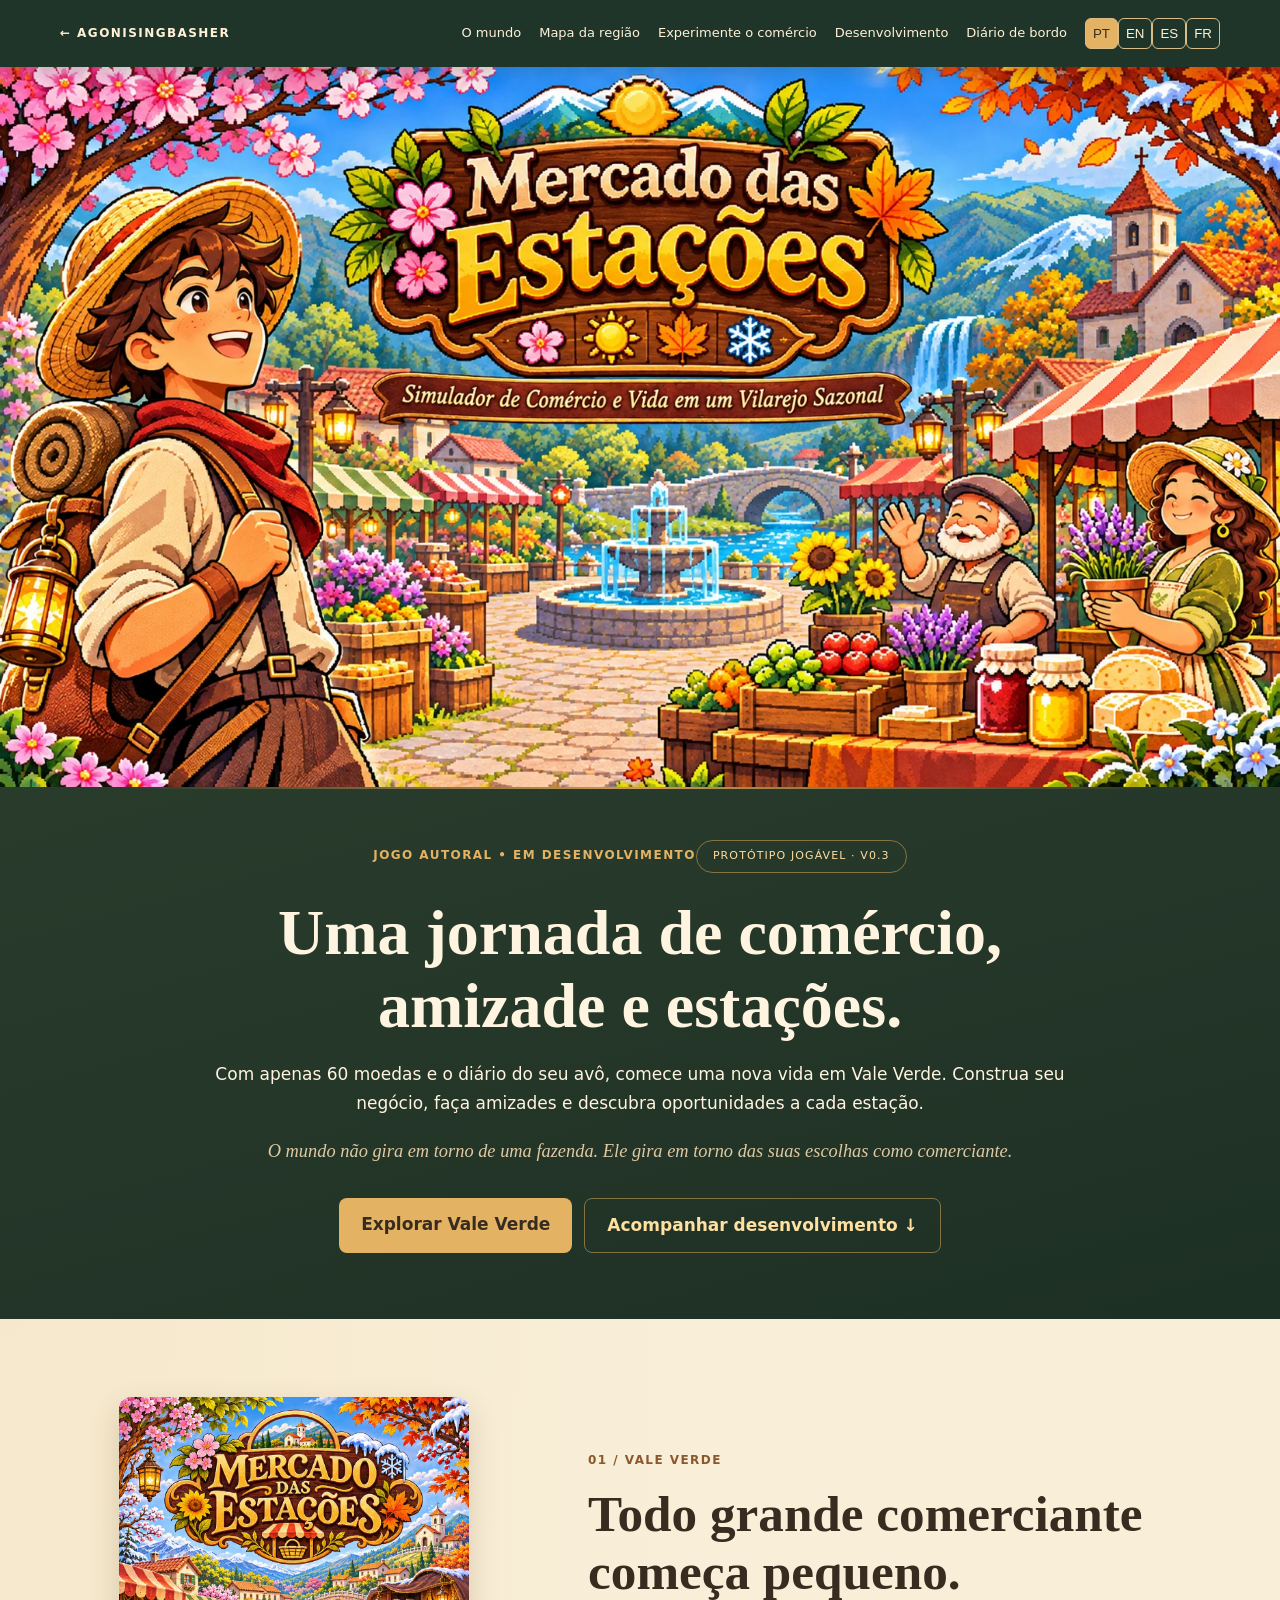
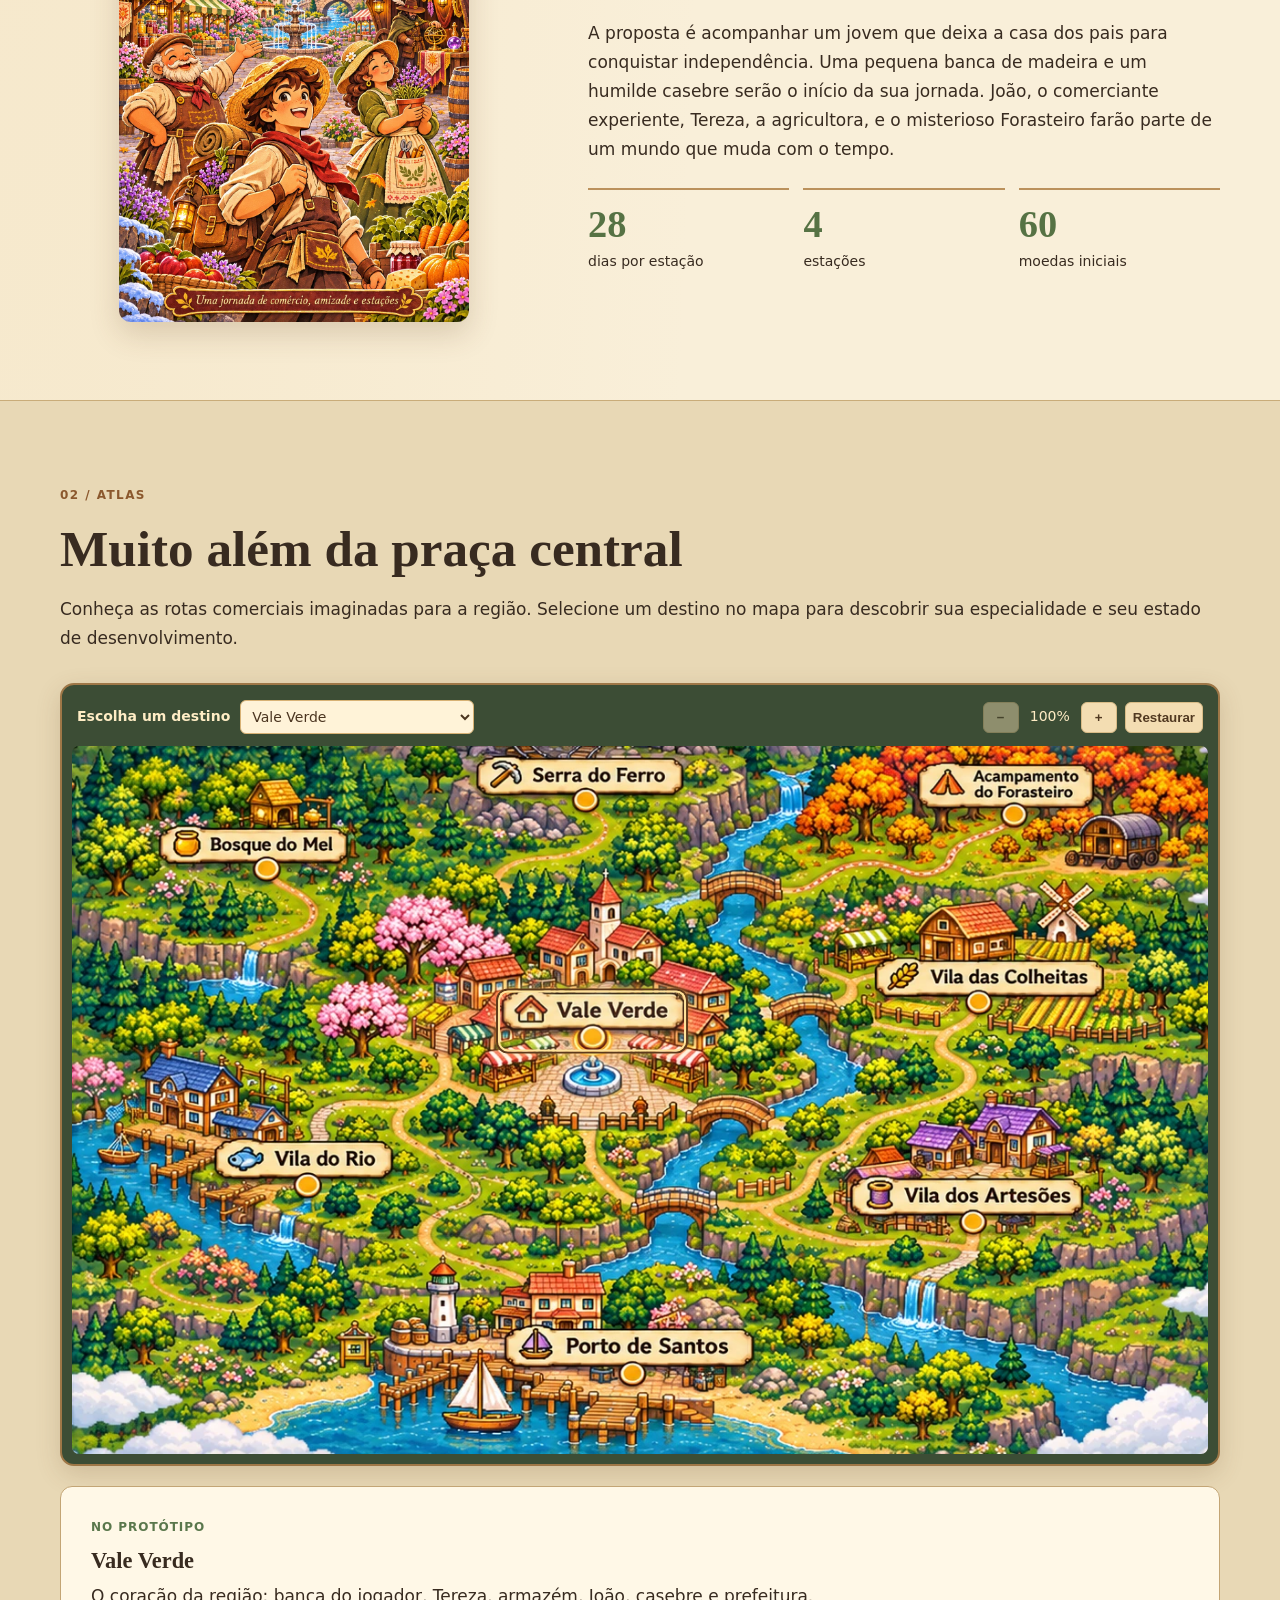
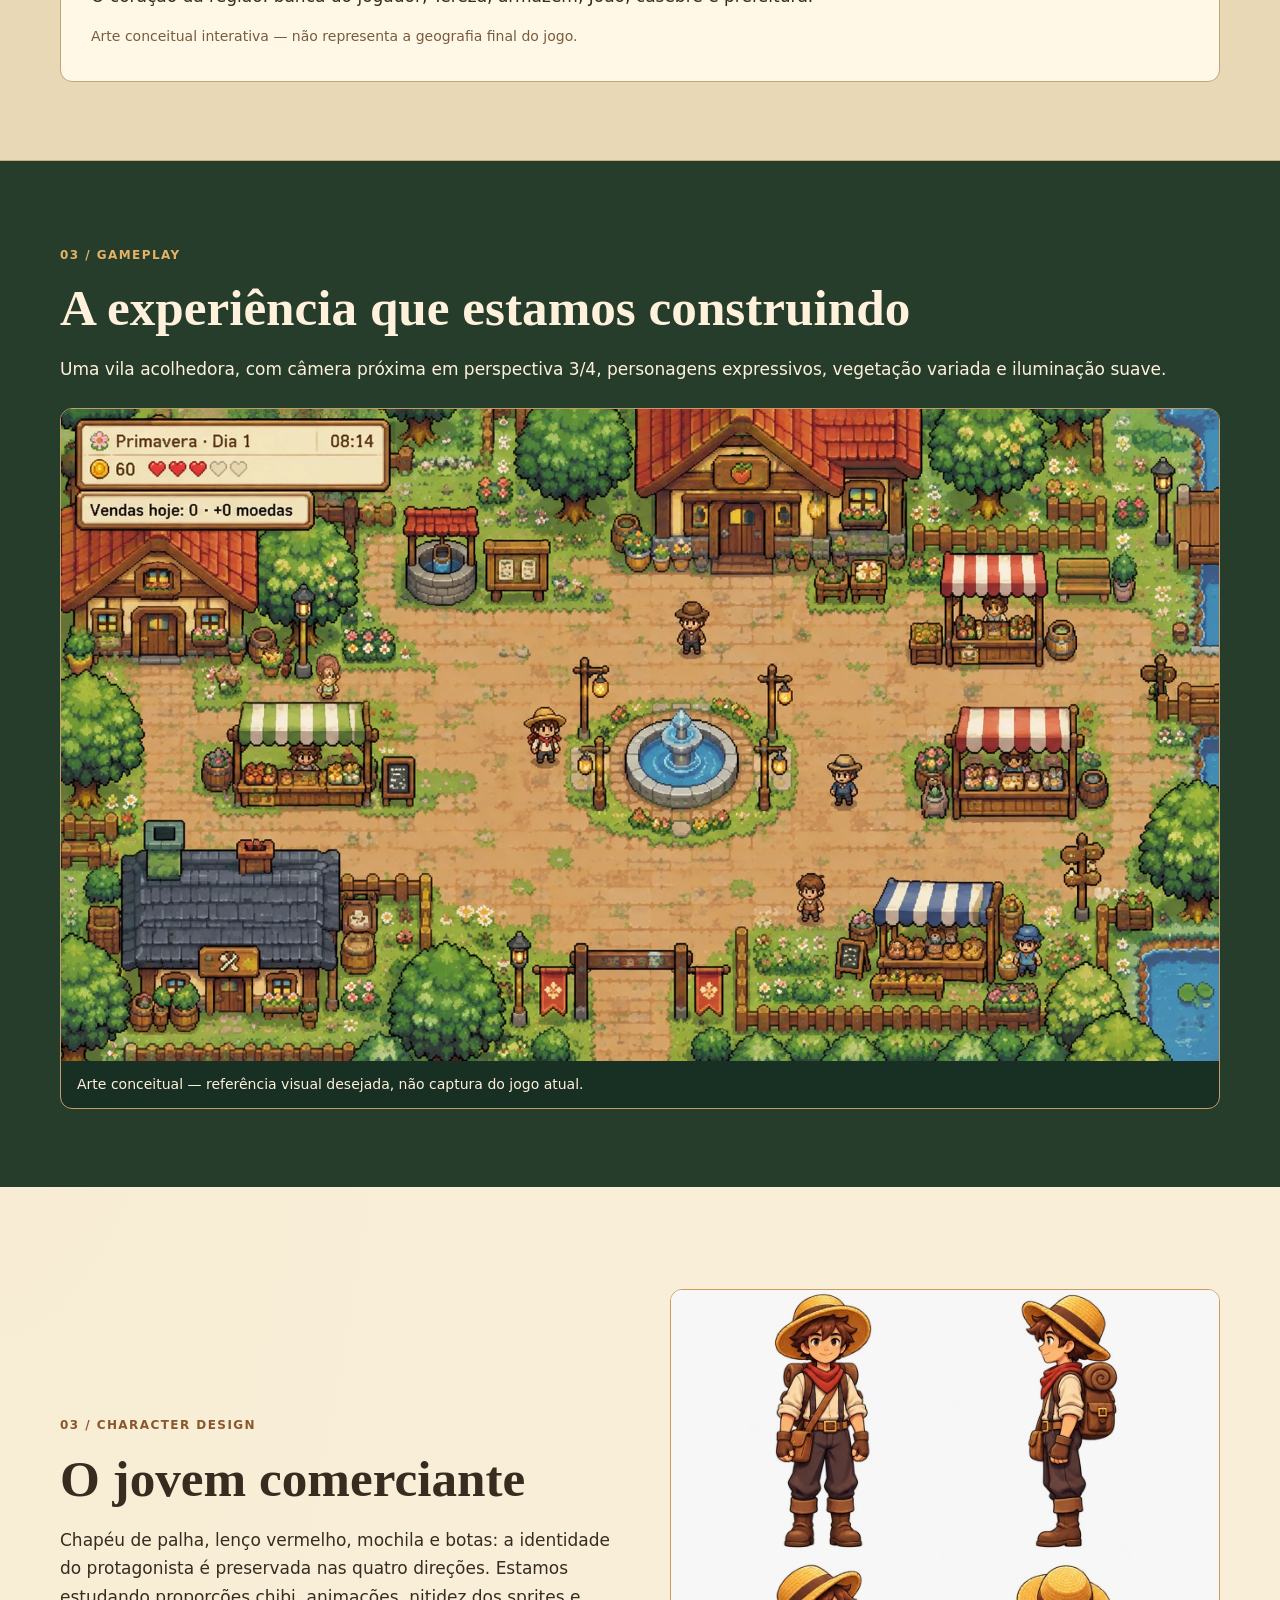
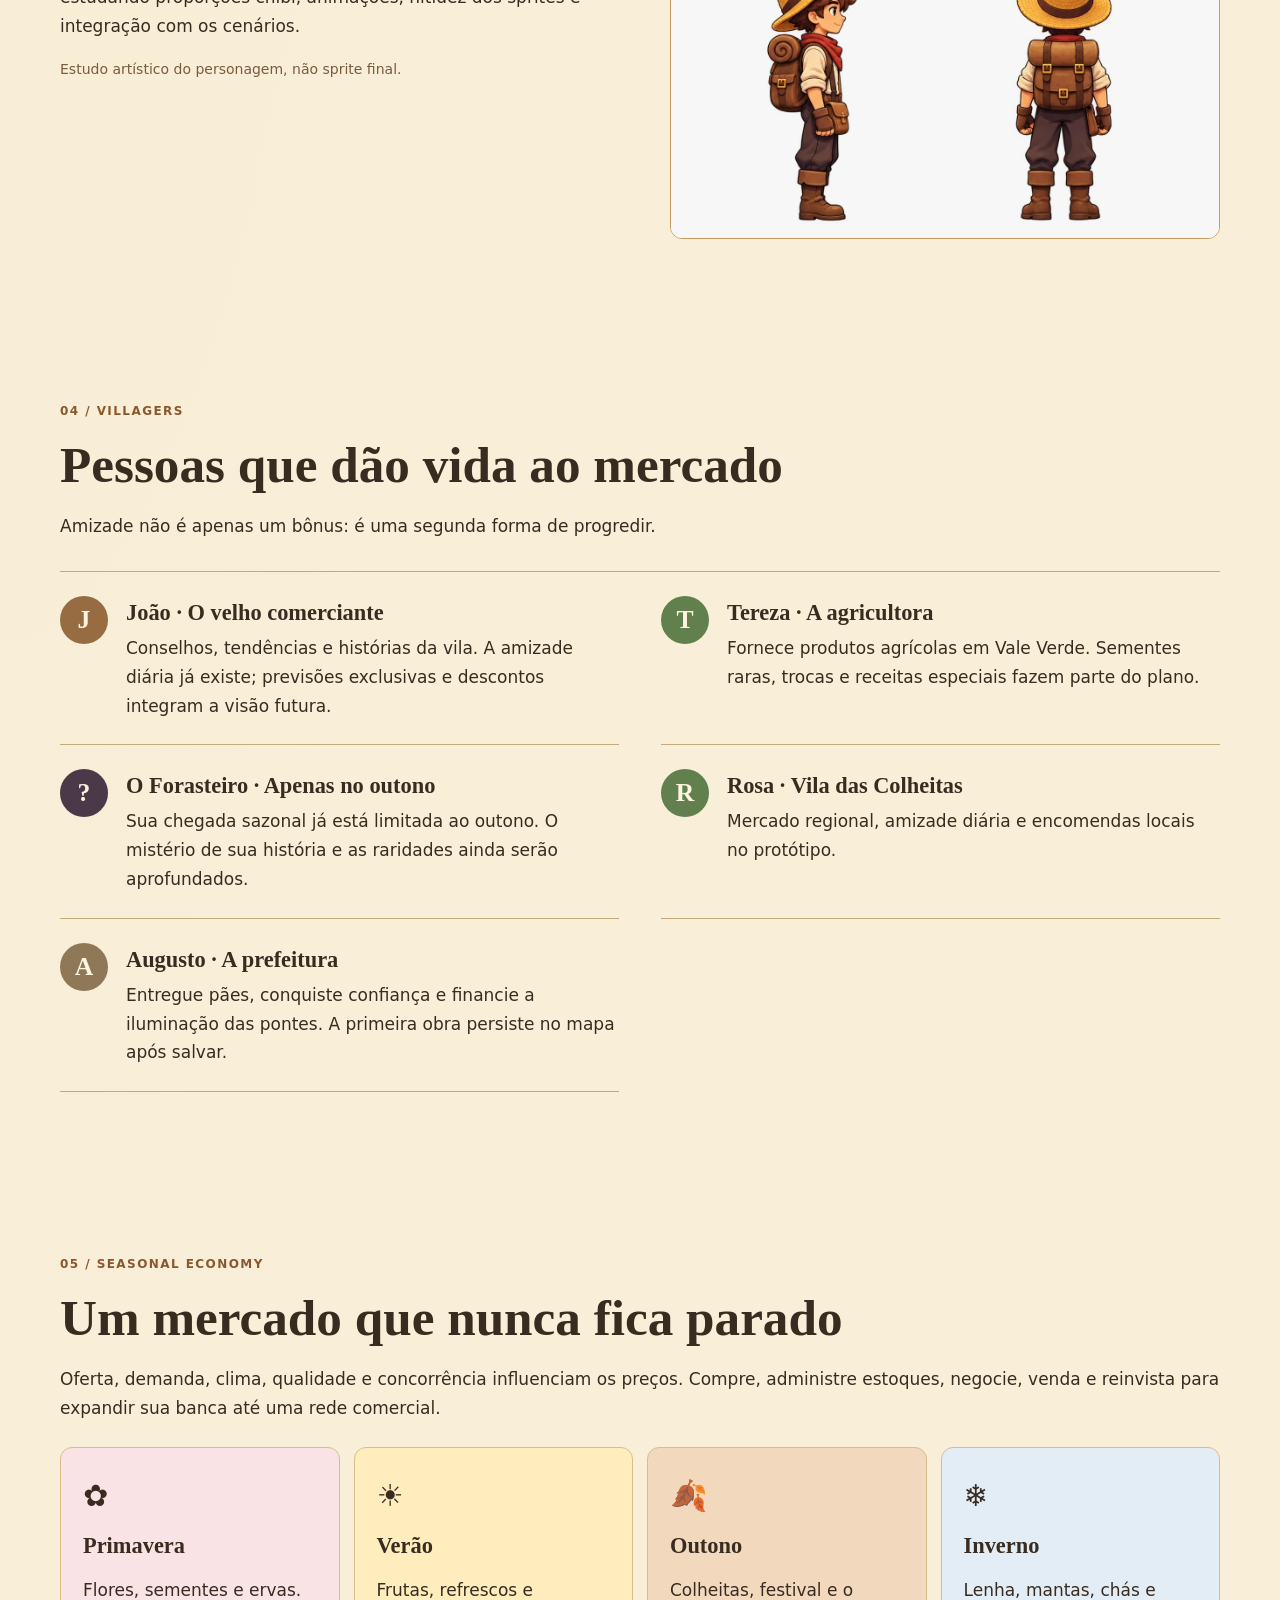
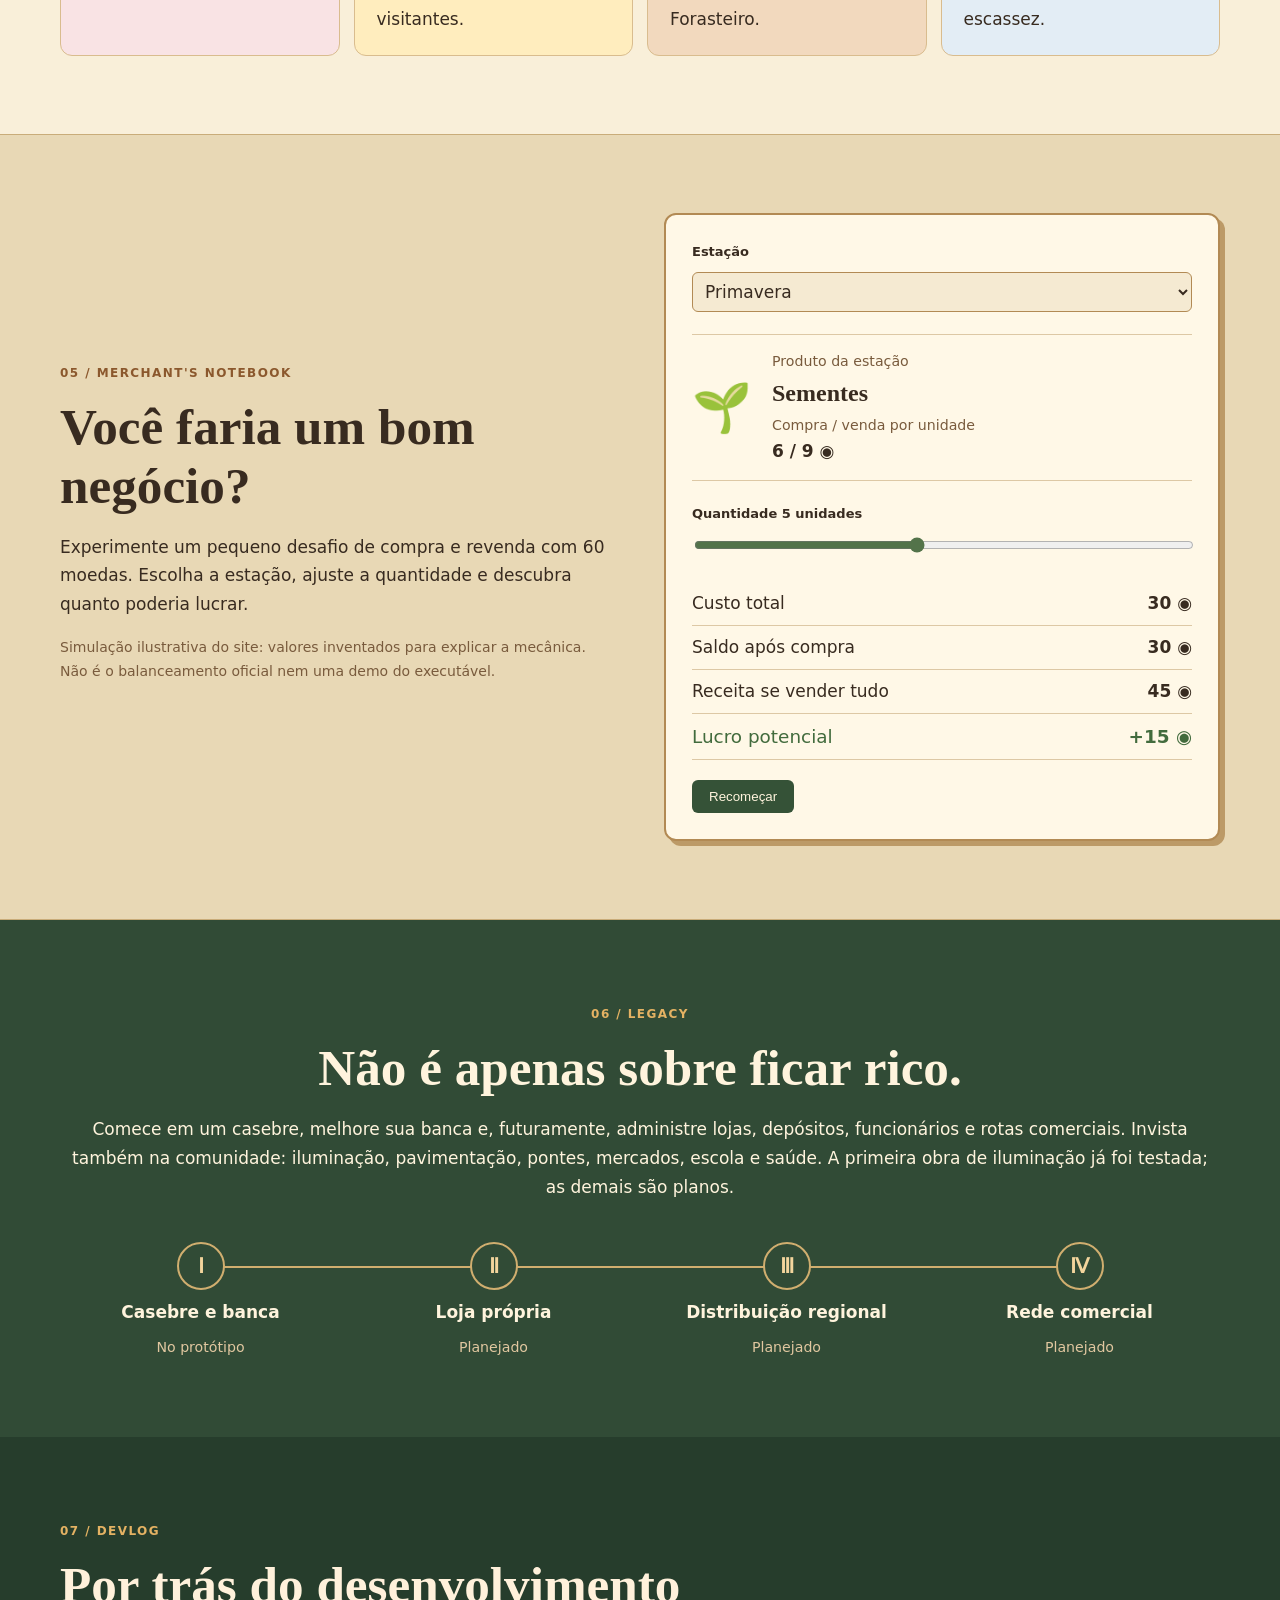
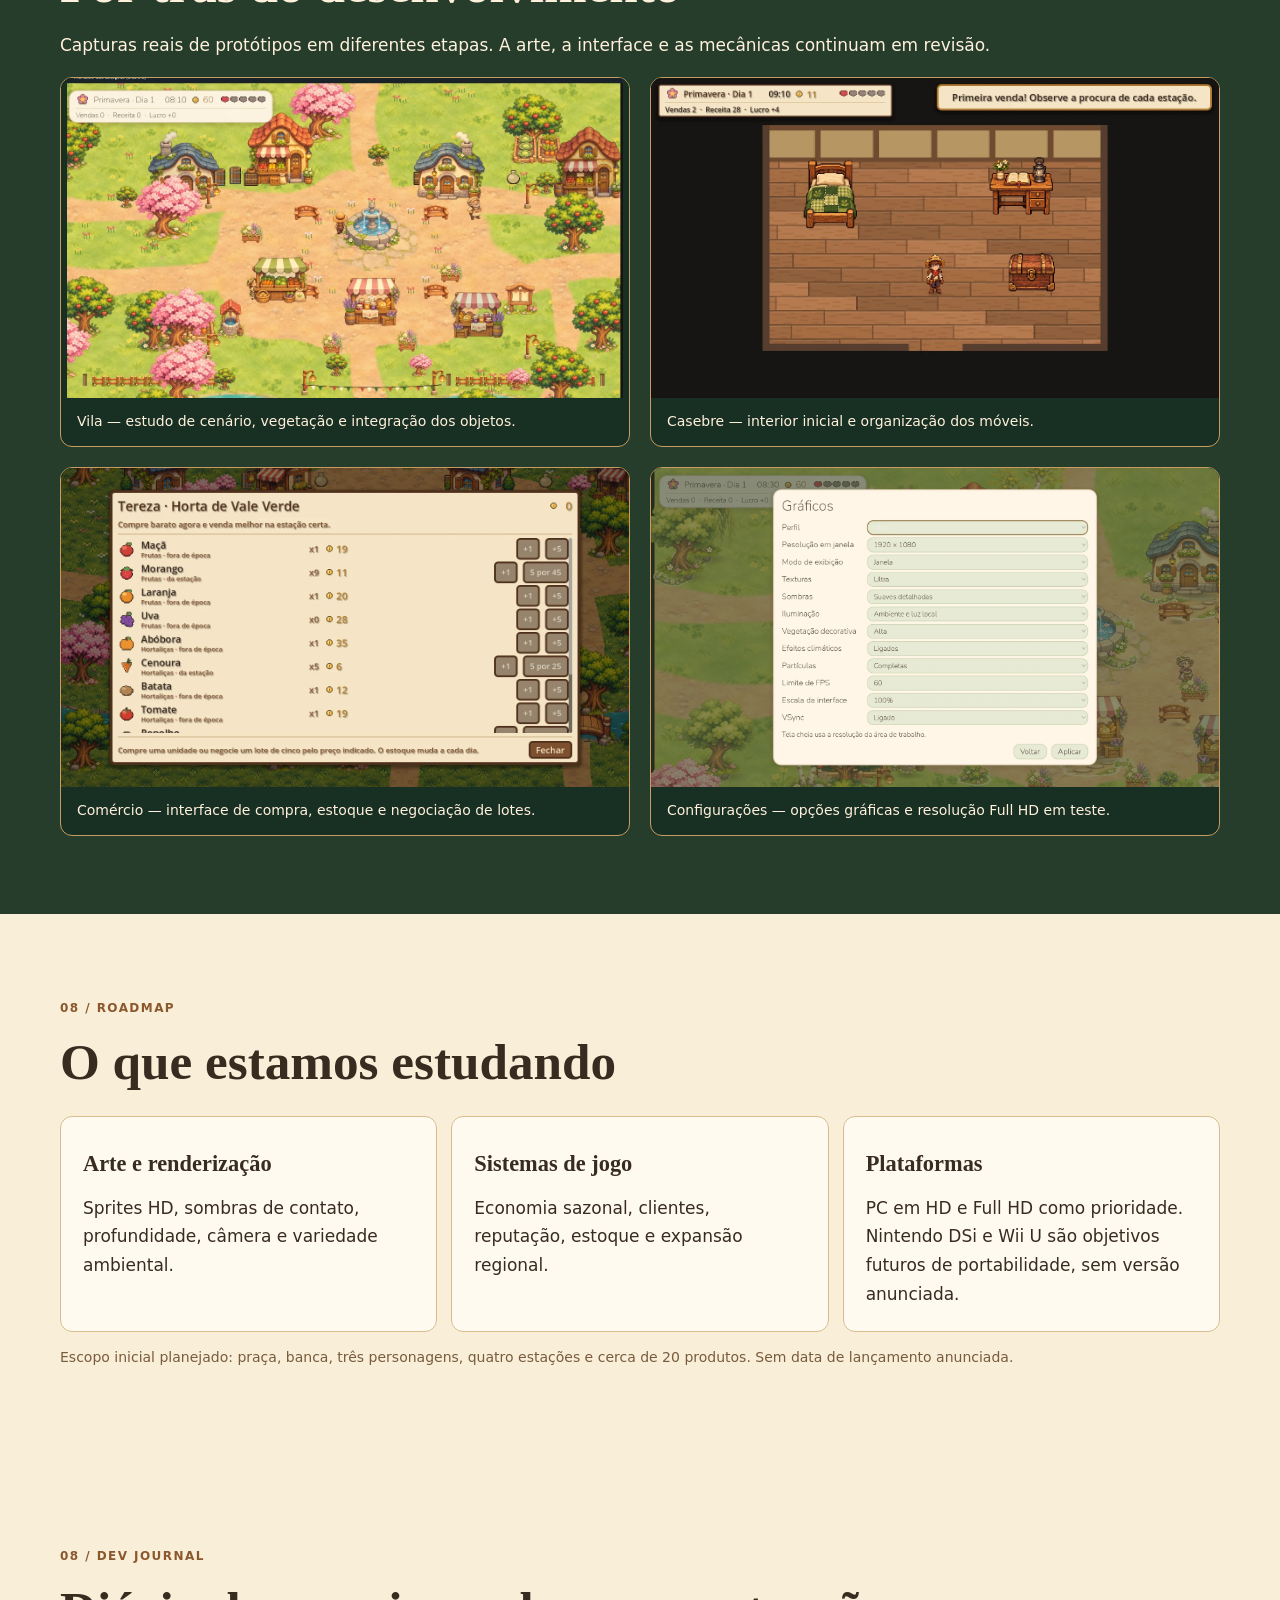
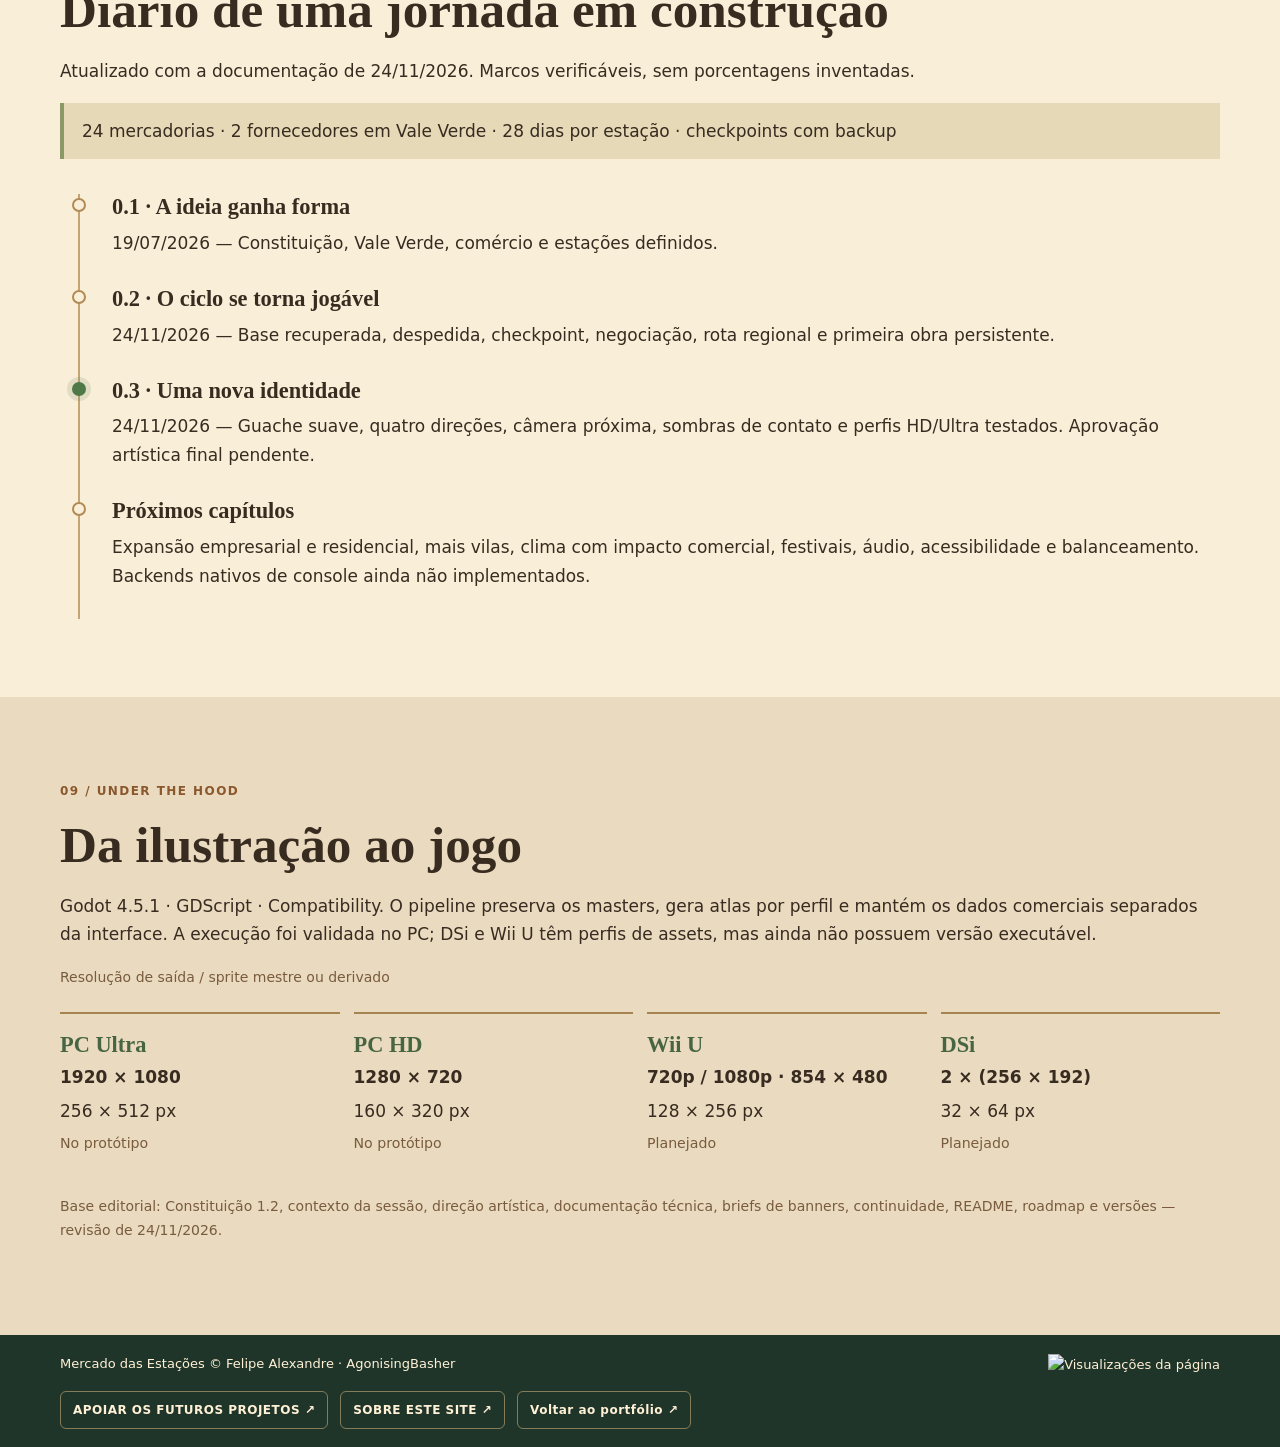
==== commit 2909d244: "Replace schematic atlas with illustrated interactive Vale Verde map and Santos port" ====
--- a/mercado-das-estacoes/index.html
+++ b/mercado-das-estacoes/index.html
@@ -1 +1 @@
-<!doctype html><html lang="pt-BR"><head><meta charset="utf-8"><meta name="viewport" content="width=device-width,initial-scale=1"><meta name="description" content="Mercado das Estações — um jogo autoral de comércio, amizade e vida em Vale Verde."><link rel="icon" href="favicon.svg"><title>Mercado das Estações | AgonisingBasher</title><link rel="stylesheet" href="style.css?v=vale-verde-03"><script defer src="script.js?v=vale-verde-03"></script></head><body><header><a class="brand" href="https://agonisingbasher.github.io/personal-website/?lang=pt-BR#projetos">← AGONISINGBASHER</a><nav><a href="#mundo" data-t="world">O mundo</a><a href="#regiao"><span data-new="navMap" >Mapa da região</span></a><a href="#mercado"><span data-new="navMarket" >Experimente o comércio</span></a><a href="#dev" data-t="dev">Desenvolvimento</a><a href="#diario"><span data-new="navJournal" >Diário de bordo</span></a><span id="languages"><button data-lang="pt-BR">PT</button><button data-lang="en">EN</button><button data-lang="es">ES</button><button data-lang="fr">FR</button></span></nav></header><main><section class="hero"><img src="assets/banner.webp" alt="Mercado das Estações"><div class="hero-copy"><span class="eyebrow" data-t="status">JOGO AUTORAL • EM DESENVOLVIMENTO</span><p class="edition"><span data-new="version" >PROTÓTIPO JOGÁVEL · V0.3</span></p><h1 data-t="headline">Uma jornada de comércio, amizade e estações.</h1><p data-t="intro">Com apenas 60 moedas e o diário do seu avô, comece uma nova vida em Vale Verde. Construa seu negócio, faça amizades e descubra oportunidades a cada estação.</p><p data-new="heroLead" class="hero-lead">O mundo não gira em torno de uma fazenda. Ele gira em torno das suas escolhas como comerciante.</p><div class="hero-actions"><a class="button" href="#regiao"><span data-new="explore" >Explorar Vale Verde</span></a><a class="button secondary-button" href="#dev" data-t="cta">Acompanhar desenvolvimento ↓</a></div></div></section><section id="mundo" class="wrap split"><img class="poster" src="assets/capa-vertical.webp" alt="Capa do jogo" loading="lazy"><div><span class="eyebrow">01 / VALE VERDE</span><h2 data-t="worldTitle">Todo grande comerciante começa pequeno.</h2><p data-t="story">A proposta é acompanhar um jovem que deixa a casa dos pais para conquistar independência. Uma pequena banca de madeira e um humilde casebre serão o início da sua jornada. João, o comerciante experiente, Tereza, a agricultora, e o misterioso Forasteiro farão parte de um mundo que muda com o tempo.</p><div class="facts"><div><b>28</b><span data-t="days">dias por estação</span></div><div><b>4</b><span data-t="seasons">estações</span></div><div><b>60</b><span data-t="coins">moedas iniciais</span></div></div></div></section><section id="regiao" class="region-section"><div class="wrap"><span class="eyebrow">02 / ATLAS</span><h2 data-new="mapTitle" >Muito além da praça central</h2><p data-new="mapIntro" >Conheça as rotas comerciais imaginadas para a região. Selecione um destino no mapa para descobrir sua especialidade e seu estado de desenvolvimento.</p><div class="region-layout"><div class="region-map"><svg viewBox="0 0 100 100" preserveAspectRatio="none" aria-hidden="true"><path d="M8 0Q20 20 14 40T28 74T48 100" fill="none" stroke="#92bac0" stroke-width="6"/><path d="M0 28L17 3 35 24 49 0 67 26 88 2 100 20" fill="#9aaa83" opacity=".6"/><g fill="none" stroke="#b18b54" stroke-width=".8" stroke-dasharray="2 1.5"><path d="M50 48L82 20"/><path d="M50 48L18 22"/><path d="M50 48L49 9"/><path d="M50 48L14 70"/><path d="M50 48L75 72"/><path d="M50 48L51 91"/></g></svg><button class="map-node open" style="--x:50%;--y:48%" data-region="0" aria-pressed="true"><span class="map-dot"></span><span data-new="valley" >Vale Verde</span></button><button class="map-node open" style="--x:82%;--y:20%" data-region="1" aria-pressed="false"><span class="map-dot"></span><span data-new="harvest" >Vila das Colheitas</span></button><button class="map-node " style="--x:18%;--y:22%" data-region="2" aria-pressed="false"><span class="map-dot"></span><span data-new="honey" >Bosque do Mel</span></button><button class="map-node " style="--x:49%;--y:9%" data-region="3" aria-pressed="false"><span class="map-dot"></span><span data-new="iron" >Serra do Ferro</span></button><button class="map-node " style="--x:14%;--y:70%" data-region="4" aria-pressed="false"><span class="map-dot"></span><span data-new="river" >Vila do Rio</span></button><button class="map-node " style="--x:75%;--y:72%" data-region="5" aria-pressed="false"><span class="map-dot"></span><span data-new="craft" >Vila dos Artesãos</span></button><button class="map-node " style="--x:51%;--y:91%" data-region="6" aria-pressed="false"><span class="map-dot"></span><span data-new="port" >Porto das Estações</span></button></div><aside class="region-detail" aria-live="polite"><span class="region-status" id="regionStatus">No protótipo</span><h3 id="regionName">Vale Verde</h3><p id="regionText">O coração da região: banca do jogador, Tereza, armazém, João, casebre e prefeitura.</p><p class="note">Mapa esquemático do projeto — não representa a geografia final do jogo.</p></aside></div></div></section><section class="dark"><div class="wrap"><span class="eyebrow">03 / GAMEPLAY</span><h2 data-t="vision">A experiência que estamos construindo</h2><p data-t="visionText">Uma vila acolhedora, com câmera próxima em perspectiva 3/4, personagens expressivos, vegetação variada e iluminação suave.</p><figure><a href="assets/gameplay.webp"><img src="assets/gameplay.webp" alt="Referência de gameplay de Vale Verde" loading="lazy"></a><figcaption data-t="concept">Arte conceitual — referência visual desejada, não captura do jogo atual.</figcaption></figure></div></section><section class="wrap split character"><div><span class="eyebrow">03 / CHARACTER DESIGN</span><h2 data-t="hero">O jovem comerciante</h2><p data-t="heroText">Chapéu de palha, lenço vermelho, mochila e botas: a identidade do protagonista é preservada nas quatro direções. Estamos estudando proporções chibi, animações, nitidez dos sprites e integração com os cenários.</p><p class="note" data-t="heroNote">Estudo artístico do personagem, não sprite final.</p></div><figure><a href="assets/protagonista.webp"><img src="assets/protagonista.webp" alt="Modelo do protagonista em quatro direções" loading="lazy"></a></figure></section><section class="wrap people"><span class="eyebrow">04 / VILLAGERS</span><h2 data-new="peopleTitle" >Pessoas que dão vida ao mercado</h2><p data-new="peopleLead" >Amizade não é apenas um bônus: é uma segunda forma de progredir.</p><div class="people-list"><article><span class="initial initial-0" aria-hidden="true">J</span><div><h3 data-new="joao" >João · O velho comerciante</h3><p data-new="joaoText" >Conselhos, tendências e histórias da vila. A amizade diária já existe; previsões exclusivas e descontos integram a visão futura.</p></div></article><article><span class="initial initial-1" aria-hidden="true">T</span><div><h3 data-new="tereza" >Tereza · A agricultora</h3><p data-new="terezaText" >Fornece produtos agrícolas em Vale Verde. Sementes raras, trocas e receitas especiais fazem parte do plano.</p></div></article><article><span class="initial initial-2" aria-hidden="true">?</span><div><h3 data-new="stranger" >O Forasteiro · Apenas no outono</h3><p data-new="strangerText" >Sua chegada sazonal já está limitada ao outono. O mistério de sua história e as raridades ainda serão aprofundados.</p></div></article><article><span class="initial initial-3" aria-hidden="true">R</span><div><h3 data-new="rosa" >Rosa · Vila das Colheitas</h3><p data-new="rosaText" >Mercado regional, amizade diária e encomendas locais no protótipo.</p></div></article><article><span class="initial initial-4" aria-hidden="true">A</span><div><h3 data-new="augusto" >Augusto · A prefeitura</h3><p data-new="augustoText" >Entregue pães, conquiste confiança e financie a iluminação das pontes. A primeira obra persiste no mapa após salvar.</p></div></article></div></section><section class="wrap"><span class="eyebrow">05 / SEASONAL ECONOMY</span><h2 data-t="economy">Um mercado que nunca fica parado</h2><p data-t="economyText">Oferta, demanda, clima, qualidade e concorrência influenciam os preços. Compre, administre estoques, negocie, venda e reinvista para expandir sua banca até uma rede comercial.</p><div class="seasons"><article><i>✿</i><h3 data-t="spring">Primavera</h3><p data-t="springText">Flores, sementes e ervas.</p></article><article><i>☀</i><h3 data-t="summer">Verão</h3><p data-t="summerText">Frutas, refrescos e visitantes.</p></article><article><i>🍂</i><h3 data-t="autumn">Outono</h3><p data-t="autumnText">Colheitas, festival e o Forasteiro.</p></article><article><i>❄</i><h3 data-t="winter">Inverno</h3><p data-t="winterText">Lenha, mantas, chás e escassez.</p></article></div></section><section id="mercado" class="market-section"><div class="wrap market-layout"><div><span class="eyebrow">05 / MERCHANT'S NOTEBOOK</span><h2 data-new="marketTitle" >Você faria um bom negócio?</h2><p data-new="marketIntro" >Experimente um pequeno desafio de compra e revenda com 60 moedas. Escolha a estação, ajuste a quantidade e descubra quanto poderia lucrar.</p><p data-new="marketNote" class="note">Simulação ilustrativa do site: valores inventados para explicar a mecânica. Não é o balanceamento oficial nem uma demo do executável.</p></div><div class="market-book"><label for="marketSeason"><span data-new="marketSeason" >Estação</span></label><select id="marketSeason"><option value="0">Primavera</option><option value="1">Verão</option><option value="2">Outono</option><option value="3">Inverno</option></select><div class="market-item"><span id="productIcon" aria-hidden="true">🌱</span><div><small data-new="marketProduct" >Produto da estação</small><strong id="marketProductName">Sementes</strong><small data-new="marketUnit" >Compra / venda por unidade</small><b id="marketUnitPrice">6 / 9</b></div></div><label for="marketQty"><span data-new="marketQty" >Quantidade</span> <output id="marketQtyOut">5</output></label><input id="marketQty" type="range" min="1" max="10" value="5"><dl class="market-results"><div><dt><span data-new="marketBuy" >Custo total</span></dt><dd id="marketCost">30</dd></div><div><dt><span data-new="marketCash" >Saldo após compra</span></dt><dd id="marketBalance">30</dd></div><div><dt><span data-new="marketRevenue" >Receita se vender tudo</span></dt><dd id="marketRevenue">45</dd></div><div class="profit"><dt><span data-new="marketProfit" >Lucro potencial</span></dt><dd id="marketProfit">+15</dd></div></dl><button id="marketReset" class="paper-button" type="button"><span data-new="marketReset" >Recomeçar</span></button></div></div></section><section class="legacy"><div class="wrap"><span class="eyebrow">06 / LEGACY</span><h2 data-new="legacyTitle" >Não é apenas sobre ficar rico.</h2><p data-new="legacyText" >Comece em um casebre, melhore sua banca e, futuramente, administre lojas, depósitos, funcionários e rotas comerciais. Invista também na comunidade: iluminação, pavimentação, pontes, mercados, escola e saúde. A primeira obra de iluminação já foi testada; as demais são planos.</p><div class="legacy-path"><div><span>Ⅰ</span><strong data-new="stage1" >Casebre e banca</strong><small data-new="playable" >No protótipo</small></div><div><span>Ⅱ</span><strong data-new="stage2" >Loja própria</strong><small data-new="planned" >Planejado</small></div><div><span>Ⅲ</span><strong data-new="stage3" >Distribuição regional</strong><small data-new="planned" >Planejado</small></div><div><span>Ⅳ</span><strong data-new="stage4" >Rede comercial</strong><small data-new="planned" >Planejado</small></div></div></div></section><section id="dev" class="dark"><div class="wrap"><span class="eyebrow">07 / DEVLOG</span><h2 data-t="devTitle">Por trás do desenvolvimento</h2><p data-t="devIntro">Capturas reais de protótipos em diferentes etapas. A arte, a interface e as mecânicas continuam em revisão.</p><div class="gallery"><figure><a href="assets/vila-prototipo.webp"><img src="assets/vila-prototipo.webp" loading="lazy" alt="Protótipo da vila"></a><figcaption data-t="village">Vila — estudo de cenário, vegetação e integração dos objetos.</figcaption></figure><figure><a href="assets/casebre.webp"><img src="assets/casebre.webp" loading="lazy" alt="Protótipo do casebre"></a><figcaption data-t="house">Casebre — interior inicial e organização dos móveis.</figcaption></figure><figure><a href="assets/comercio.webp"><img src="assets/comercio.webp" loading="lazy" alt="Menu comercial"></a><figcaption data-t="trade">Comércio — interface de compra, estoque e negociação de lotes.</figcaption></figure><figure><a href="assets/configuracoes.webp"><img src="assets/configuracoes.webp" loading="lazy" alt="Configurações gráficas"></a><figcaption data-t="graphics">Configurações — opções gráficas e resolução Full HD em teste.</figcaption></figure></div></div></section><section class="wrap"><span class="eyebrow">08 / ROADMAP</span><h2 data-t="future">O que estamos estudando</h2><div class="roadmap"><article><h3 data-t="art">Arte e renderização</h3><p data-t="artText">Sprites HD, sombras de contato, profundidade, câmera e variedade ambiental.</p></article><article><h3 data-t="systems">Sistemas de jogo</h3><p data-t="systemsText">Economia sazonal, clientes, reputação, estoque e expansão regional.</p></article><article><h3 data-t="platform">Plataformas</h3><p data-t="platformText">PC em HD e Full HD como prioridade. Nintendo DSi e Wii U são objetivos futuros de portabilidade, sem versão anunciada.</p></article></div><p class="note" data-t="scope">Escopo inicial planejado: praça, banca, três personagens, quatro estações e cerca de 20 produtos. Sem data de lançamento anunciada.</p></section><section id="diario" class="wrap journal"><span class="eyebrow">08 / DEV JOURNAL</span><h2 data-new="journalTitle" >Diário de uma jornada em construção</h2><p data-new="journalIntro" >Atualizado com a documentação de 24/11/2026. Marcos verificáveis, sem porcentagens inventadas.</p><p class="prototype-facts"><span data-new="prototypeFacts" >24 mercadorias · 2 fornecedores em Vale Verde · 28 dias por estação · checkpoints com backup</span></p><div class="timeline"><article class=""><div class="timeline-dot"></div><h3 data-new="v1" >0.1 · A ideia ganha forma</h3><p data-new="v1text" >19/07/2026 — Constituição, Vale Verde, comércio e estações definidos.</p></article><article class=""><div class="timeline-dot"></div><h3 data-new="v2" >0.2 · O ciclo se torna jogável</h3><p data-new="v2text" >24/11/2026 — Base recuperada, despedida, checkpoint, negociação, rota regional e primeira obra persistente.</p></article><article class="current"><div class="timeline-dot"></div><h3 data-new="v3" >0.3 · Uma nova identidade</h3><p data-new="v3text" >24/11/2026 — Guache suave, quatro direções, câmera próxima, sombras de contato e perfis HD/Ultra testados. Aprovação artística final pendente.</p></article><article class=""><div class="timeline-dot"></div><h3 data-new="next" >Próximos capítulos</h3><p data-new="nexttext" >Expansão empresarial e residencial, mais vilas, clima com impacto comercial, festivais, áudio, acessibilidade e balanceamento. Backends nativos de console ainda não implementados.</p></article></div></section><section class="tech-section"><div class="wrap"><span class="eyebrow">09 / UNDER THE HOOD</span><h2 data-new="techTitle" >Da ilustração ao jogo</h2><p data-new="techText" >Godot 4.5.1 · GDScript · Compatibility. O pipeline preserva os masters, gera atlas por perfil e mantém os dados comerciais separados da interface. A execução foi validada no PC; DSi e Wii U têm perfis de assets, mas ainda não possuem versão executável.</p><p data-new="techStats" class="note">Resolução de saída / sprite mestre ou derivado</p><div class="tech-profiles"><div><strong>PC Ultra</strong><b>1920 × 1080</b><span>256 × 512 px</span><small data-new="playable" >No protótipo</small></div><div><strong>PC HD</strong><b>1280 × 720</b><span>160 × 320 px</span><small data-new="playable" >No protótipo</small></div><div><strong>Wii U</strong><b>720p / 1080p · 854 × 480</b><span>128 × 256 px</span><small data-new="planned" >Planejado</small></div><div><strong>DSi</strong><b>2 × (256 × 192)</b><span>32 × 64 px</span><small data-new="planned" >Planejado</small></div></div><p data-new="sources" class="note">Base editorial: Constituição 1.2, contexto da sessão, direção artística, documentação técnica, briefs de banners, continuidade, README, roadmap e versões — revisão de 24/11/2026.</p></div></section></main><footer><span>Mercado das Estações © Felipe Alexandre · AgonisingBasher</span><div class="game-views"><img id="game-views" src="https://visitor-badge.laobi.icu/badge?page_id=agonisingbasher.mercado-das-estacoes&amp;left_text=Views&amp;left_color=%23203529&amp;right_color=%238b582d&amp;radius=3&amp;height=20" alt="Visualizações da página"></div><div class="game-footer-links"><a href="https://agonisingbasher.github.io/personal-website/support.html" data-footer="0">APOIAR OS FUTUROS PROJETOS ↗</a><a href="https://agonisingbasher.github.io/personal-website/site-development.html" data-footer="1">SOBRE ESTE SITE ↗</a><a href="https://agonisingbasher.github.io/personal-website/?lang=pt-BR#projetos" data-t="back">Voltar ao portfólio ↗</a></div></footer></body></html>
+<!doctype html><html lang="pt-BR"><head><meta charset="utf-8"><meta name="viewport" content="width=device-width,initial-scale=1"><meta name="description" content="Mercado das Estações — um jogo autoral de comércio, amizade e vida em Vale Verde."><link rel="icon" href="favicon.svg"><title>Mercado das Estações | AgonisingBasher</title><link rel="stylesheet" href="style.css?v=atlas-04"><script defer src="script.js?v=atlas-04"></script></head><body><header><a class="brand" href="https://agonisingbasher.github.io/personal-website/?lang=pt-BR#projetos">← AGONISINGBASHER</a><nav><a href="#mundo" data-t="world">O mundo</a><a href="#regiao"><span data-new="navMap" >Mapa da região</span></a><a href="#mercado"><span data-new="navMarket" >Experimente o comércio</span></a><a href="#dev" data-t="dev">Desenvolvimento</a><a href="#diario"><span data-new="navJournal" >Diário de bordo</span></a><span id="languages"><button data-lang="pt-BR">PT</button><button data-lang="en">EN</button><button data-lang="es">ES</button><button data-lang="fr">FR</button></span></nav></header><main><section class="hero"><img src="assets/banner.webp" alt="Mercado das Estações"><div class="hero-copy"><span class="eyebrow" data-t="status">JOGO AUTORAL • EM DESENVOLVIMENTO</span><p class="edition"><span data-new="version" >PROTÓTIPO JOGÁVEL · V0.3</span></p><h1 data-t="headline">Uma jornada de comércio, amizade e estações.</h1><p data-t="intro">Com apenas 60 moedas e o diário do seu avô, comece uma nova vida em Vale Verde. Construa seu negócio, faça amizades e descubra oportunidades a cada estação.</p><p data-new="heroLead" class="hero-lead">O mundo não gira em torno de uma fazenda. Ele gira em torno das suas escolhas como comerciante.</p><div class="hero-actions"><a class="button" href="#regiao"><span data-new="explore" >Explorar Vale Verde</span></a><a class="button secondary-button" href="#dev" data-t="cta">Acompanhar desenvolvimento ↓</a></div></div></section><section id="mundo" class="wrap split"><img class="poster" src="assets/capa-vertical.webp" alt="Capa do jogo" loading="lazy"><div><span class="eyebrow">01 / VALE VERDE</span><h2 data-t="worldTitle">Todo grande comerciante começa pequeno.</h2><p data-t="story">A proposta é acompanhar um jovem que deixa a casa dos pais para conquistar independência. Uma pequena banca de madeira e um humilde casebre serão o início da sua jornada. João, o comerciante experiente, Tereza, a agricultora, e o misterioso Forasteiro farão parte de um mundo que muda com o tempo.</p><div class="facts"><div><b>28</b><span data-t="days">dias por estação</span></div><div><b>4</b><span data-t="seasons">estações</span></div><div><b>60</b><span data-t="coins">moedas iniciais</span></div></div></div></section><section id="regiao" class="region-section"><div class="wrap"><span class="eyebrow">02 / ATLAS</span><h2 data-new="mapTitle" >Muito além da praça central</h2><p data-new="mapIntro" >Conheça as rotas comerciais imaginadas para a região. Selecione um destino no mapa para descobrir sua especialidade e seu estado de desenvolvimento.</p><div class="region-layout"><div class="atlas-frame"><div class="atlas-tools"><label for="atlas-destination" data-new="atlasSelect">Escolha um destino</label><select id="atlas-destination"><option value="0" data-new="valley">Vale Verde</option><option value="1" data-new="harvest">Vila das Colheitas</option><option value="2" data-new="honey">Bosque do Mel</option><option value="3" data-new="iron">Serra do Ferro</option><option value="4" data-new="river">Vila do Rio</option><option value="5" data-new="craft">Vila dos Artesões</option><option value="6" data-new="port">Porto de Santos</option><option value="7" data-new="camp">Acampamento do Forasteiro</option></select><div class="atlas-zoom"><button type="button" id="atlas-minus" aria-label="Diminuir zoom" data-atlas-label="zoomOut">−</button><output id="atlas-scale">100%</output><button type="button" id="atlas-plus" aria-label="Aumentar zoom" data-atlas-label="zoomIn">+</button><button type="button" id="atlas-reset" data-new="zoomReset">Restaurar</button></div></div><div class="atlas-viewport" id="atlas-viewport" tabindex="0" aria-label="Mapa ilustrado de Vale Verde"><div class="atlas-art" id="atlas-art"><img src="assets/mapa-vale-verde.webp" alt="Mapa ilustrado de Vale Verde e dos destinos comerciais" width="1245" height="776" loading="lazy"><button type="button" class="atlas-hotspot" data-region="0" style="left:45.783%;top:38.789%;width:16.546%;height:8.634%" aria-label="Vale Verde" title="Vale Verde" aria-pressed="true"><span class="atlas-sr">Vale Verde</span></button><button type="button" class="atlas-hotspot" data-region="1" style="left:80.723%;top:34.021%;width:20.402%;height:8.505%" aria-label="Vila das Colheitas" title="Vila das Colheitas" aria-pressed="false"><span class="atlas-sr">Vila das Colheitas</span></button><button type="button" class="atlas-hotspot" data-region="2" style="left:15.984%;top:15.206%;width:17.189%;height:8.376%" aria-label="Bosque do Mel" title="Bosque do Mel" aria-pressed="false"><span class="atlas-sr">Bosque do Mel</span></button><button type="button" class="atlas-hotspot" data-region="3" style="left:44.659%;top:5.155%;width:18.474%;height:8.505%" aria-label="Serra do Ferro" title="Serra do Ferro" aria-pressed="false"><span class="atlas-sr">Serra do Ferro</span></button><button type="button" class="atlas-hotspot" data-region="4" style="left:20.321%;top:60.180%;width:16.064%;height:8.505%" aria-label="Vila do Rio" title="Vila do Rio" aria-pressed="false"><span class="atlas-sr">Vila do Rio</span></button><button type="button" class="atlas-hotspot" data-region="5" style="left:78.876%;top:64.820%;width:20.884%;height:8.505%" aria-label="Vila dos Artesões" title="Vila dos Artesões" aria-pressed="false"><span class="atlas-sr">Vila dos Artesões</span></button><button type="button" class="atlas-hotspot" data-region="6" style="left:49.076%;top:86.082%;width:22.490%;height:8.505%" aria-label="Porto de Santos" title="Porto de Santos" aria-pressed="false"><span class="atlas-sr">Porto de Santos</span></button><button type="button" class="atlas-hotspot" data-region="7" style="left:82.169%;top:6.057%;width:16.064%;height:9.665%" aria-label="Acampamento do Forasteiro" title="Acampamento do Forasteiro" aria-pressed="false"><span class="atlas-sr">Acampamento do Forasteiro</span></button></div></div></div><aside class="region-detail" aria-live="polite"><span class="region-status" id="regionStatus">No protótipo</span><h3 id="regionName">Vale Verde</h3><p id="regionText">O coração da região: banca do jogador, Tereza, armazém, João, casebre e prefeitura.</p><p class="note" data-new="mapNote">Arte conceitual interativa — não representa a geografia final do jogo.</p></aside></div></div></section><section class="dark"><div class="wrap"><span class="eyebrow">03 / GAMEPLAY</span><h2 data-t="vision">A experiência que estamos construindo</h2><p data-t="visionText">Uma vila acolhedora, com câmera próxima em perspectiva 3/4, personagens expressivos, vegetação variada e iluminação suave.</p><figure><a href="assets/gameplay.webp"><img src="assets/gameplay.webp" alt="Referência de gameplay de Vale Verde" loading="lazy"></a><figcaption data-t="concept">Arte conceitual — referência visual desejada, não captura do jogo atual.</figcaption></figure></div></section><section class="wrap split character"><div><span class="eyebrow">03 / CHARACTER DESIGN</span><h2 data-t="hero">O jovem comerciante</h2><p data-t="heroText">Chapéu de palha, lenço vermelho, mochila e botas: a identidade do protagonista é preservada nas quatro direções. Estamos estudando proporções chibi, animações, nitidez dos sprites e integração com os cenários.</p><p class="note" data-t="heroNote">Estudo artístico do personagem, não sprite final.</p></div><figure><a href="assets/protagonista.webp"><img src="assets/protagonista.webp" alt="Modelo do protagonista em quatro direções" loading="lazy"></a></figure></section><section class="wrap people"><span class="eyebrow">04 / VILLAGERS</span><h2 data-new="peopleTitle" >Pessoas que dão vida ao mercado</h2><p data-new="peopleLead" >Amizade não é apenas um bônus: é uma segunda forma de progredir.</p><div class="people-list"><article><span class="initial initial-0" aria-hidden="true">J</span><div><h3 data-new="joao" >João · O velho comerciante</h3><p data-new="joaoText" >Conselhos, tendências e histórias da vila. A amizade diária já existe; previsões exclusivas e descontos integram a visão futura.</p></div></article><article><span class="initial initial-1" aria-hidden="true">T</span><div><h3 data-new="tereza" >Tereza · A agricultora</h3><p data-new="terezaText" >Fornece produtos agrícolas em Vale Verde. Sementes raras, trocas e receitas especiais fazem parte do plano.</p></div></article><article><span class="initial initial-2" aria-hidden="true">?</span><div><h3 data-new="stranger" >O Forasteiro · Apenas no outono</h3><p data-new="strangerText" >Sua chegada sazonal já está limitada ao outono. O mistério de sua história e as raridades ainda serão aprofundados.</p></div></article><article><span class="initial initial-3" aria-hidden="true">R</span><div><h3 data-new="rosa" >Rosa · Vila das Colheitas</h3><p data-new="rosaText" >Mercado regional, amizade diária e encomendas locais no protótipo.</p></div></article><article><span class="initial initial-4" aria-hidden="true">A</span><div><h3 data-new="augusto" >Augusto · A prefeitura</h3><p data-new="augustoText" >Entregue pães, conquiste confiança e financie a iluminação das pontes. A primeira obra persiste no mapa após salvar.</p></div></article></div></section><section class="wrap"><span class="eyebrow">05 / SEASONAL ECONOMY</span><h2 data-t="economy">Um mercado que nunca fica parado</h2><p data-t="economyText">Oferta, demanda, clima, qualidade e concorrência influenciam os preços. Compre, administre estoques, negocie, venda e reinvista para expandir sua banca até uma rede comercial.</p><div class="seasons"><article><i>✿</i><h3 data-t="spring">Primavera</h3><p data-t="springText">Flores, sementes e ervas.</p></article><article><i>☀</i><h3 data-t="summer">Verão</h3><p data-t="summerText">Frutas, refrescos e visitantes.</p></article><article><i>🍂</i><h3 data-t="autumn">Outono</h3><p data-t="autumnText">Colheitas, festival e o Forasteiro.</p></article><article><i>❄</i><h3 data-t="winter">Inverno</h3><p data-t="winterText">Lenha, mantas, chás e escassez.</p></article></div></section><section id="mercado" class="market-section"><div class="wrap market-layout"><div><span class="eyebrow">05 / MERCHANT'S NOTEBOOK</span><h2 data-new="marketTitle" >Você faria um bom negócio?</h2><p data-new="marketIntro" >Experimente um pequeno desafio de compra e revenda com 60 moedas. Escolha a estação, ajuste a quantidade e descubra quanto poderia lucrar.</p><p data-new="marketNote" class="note">Simulação ilustrativa do site: valores inventados para explicar a mecânica. Não é o balanceamento oficial nem uma demo do executável.</p></div><div class="market-book"><label for="marketSeason"><span data-new="marketSeason" >Estação</span></label><select id="marketSeason"><option value="0">Primavera</option><option value="1">Verão</option><option value="2">Outono</option><option value="3">Inverno</option></select><div class="market-item"><span id="productIcon" aria-hidden="true">🌱</span><div><small data-new="marketProduct" >Produto da estação</small><strong id="marketProductName">Sementes</strong><small data-new="marketUnit" >Compra / venda por unidade</small><b id="marketUnitPrice">6 / 9</b></div></div><label for="marketQty"><span data-new="marketQty" >Quantidade</span> <output id="marketQtyOut">5</output></label><input id="marketQty" type="range" min="1" max="10" value="5"><dl class="market-results"><div><dt><span data-new="marketBuy" >Custo total</span></dt><dd id="marketCost">30</dd></div><div><dt><span data-new="marketCash" >Saldo após compra</span></dt><dd id="marketBalance">30</dd></div><div><dt><span data-new="marketRevenue" >Receita se vender tudo</span></dt><dd id="marketRevenue">45</dd></div><div class="profit"><dt><span data-new="marketProfit" >Lucro potencial</span></dt><dd id="marketProfit">+15</dd></div></dl><button id="marketReset" class="paper-button" type="button"><span data-new="marketReset" >Recomeçar</span></button></div></div></section><section class="legacy"><div class="wrap"><span class="eyebrow">06 / LEGACY</span><h2 data-new="legacyTitle" >Não é apenas sobre ficar rico.</h2><p data-new="legacyText" >Comece em um casebre, melhore sua banca e, futuramente, administre lojas, depósitos, funcionários e rotas comerciais. Invista também na comunidade: iluminação, pavimentação, pontes, mercados, escola e saúde. A primeira obra de iluminação já foi testada; as demais são planos.</p><div class="legacy-path"><div><span>Ⅰ</span><strong data-new="stage1" >Casebre e banca</strong><small data-new="playable" >No protótipo</small></div><div><span>Ⅱ</span><strong data-new="stage2" >Loja própria</strong><small data-new="planned" >Planejado</small></div><div><span>Ⅲ</span><strong data-new="stage3" >Distribuição regional</strong><small data-new="planned" >Planejado</small></div><div><span>Ⅳ</span><strong data-new="stage4" >Rede comercial</strong><small data-new="planned" >Planejado</small></div></div></div></section><section id="dev" class="dark"><div class="wrap"><span class="eyebrow">07 / DEVLOG</span><h2 data-t="devTitle">Por trás do desenvolvimento</h2><p data-t="devIntro">Capturas reais de protótipos em diferentes etapas. A arte, a interface e as mecânicas continuam em revisão.</p><div class="gallery"><figure><a href="assets/vila-prototipo.webp"><img src="assets/vila-prototipo.webp" loading="lazy" alt="Protótipo da vila"></a><figcaption data-t="village">Vila — estudo de cenário, vegetação e integração dos objetos.</figcaption></figure><figure><a href="assets/casebre.webp"><img src="assets/casebre.webp" loading="lazy" alt="Protótipo do casebre"></a><figcaption data-t="house">Casebre — interior inicial e organização dos móveis.</figcaption></figure><figure><a href="assets/comercio.webp"><img src="assets/comercio.webp" loading="lazy" alt="Menu comercial"></a><figcaption data-t="trade">Comércio — interface de compra, estoque e negociação de lotes.</figcaption></figure><figure><a href="assets/configuracoes.webp"><img src="assets/configuracoes.webp" loading="lazy" alt="Configurações gráficas"></a><figcaption data-t="graphics">Configurações — opções gráficas e resolução Full HD em teste.</figcaption></figure></div></div></section><section class="wrap"><span class="eyebrow">08 / ROADMAP</span><h2 data-t="future">O que estamos estudando</h2><div class="roadmap"><article><h3 data-t="art">Arte e renderização</h3><p data-t="artText">Sprites HD, sombras de contato, profundidade, câmera e variedade ambiental.</p></article><article><h3 data-t="systems">Sistemas de jogo</h3><p data-t="systemsText">Economia sazonal, clientes, reputação, estoque e expansão regional.</p></article><article><h3 data-t="platform">Plataformas</h3><p data-t="platformText">PC em HD e Full HD como prioridade. Nintendo DSi e Wii U são objetivos futuros de portabilidade, sem versão anunciada.</p></article></div><p class="note" data-t="scope">Escopo inicial planejado: praça, banca, três personagens, quatro estações e cerca de 20 produtos. Sem data de lançamento anunciada.</p></section><section id="diario" class="wrap journal"><span class="eyebrow">08 / DEV JOURNAL</span><h2 data-new="journalTitle" >Diário de uma jornada em construção</h2><p data-new="journalIntro" >Atualizado com a documentação de 24/11/2026. Marcos verificáveis, sem porcentagens inventadas.</p><p class="prototype-facts"><span data-new="prototypeFacts" >24 mercadorias · 2 fornecedores em Vale Verde · 28 dias por estação · checkpoints com backup</span></p><div class="timeline"><article class=""><div class="timeline-dot"></div><h3 data-new="v1" >0.1 · A ideia ganha forma</h3><p data-new="v1text" >19/07/2026 — Constituição, Vale Verde, comércio e estações definidos.</p></article><article class=""><div class="timeline-dot"></div><h3 data-new="v2" >0.2 · O ciclo se torna jogável</h3><p data-new="v2text" >24/11/2026 — Base recuperada, despedida, checkpoint, negociação, rota regional e primeira obra persistente.</p></article><article class="current"><div class="timeline-dot"></div><h3 data-new="v3" >0.3 · Uma nova identidade</h3><p data-new="v3text" >24/11/2026 — Guache suave, quatro direções, câmera próxima, sombras de contato e perfis HD/Ultra testados. Aprovação artística final pendente.</p></article><article class=""><div class="timeline-dot"></div><h3 data-new="next" >Próximos capítulos</h3><p data-new="nexttext" >Expansão empresarial e residencial, mais vilas, clima com impacto comercial, festivais, áudio, acessibilidade e balanceamento. Backends nativos de console ainda não implementados.</p></article></div></section><section class="tech-section"><div class="wrap"><span class="eyebrow">09 / UNDER THE HOOD</span><h2 data-new="techTitle" >Da ilustração ao jogo</h2><p data-new="techText" >Godot 4.5.1 · GDScript · Compatibility. O pipeline preserva os masters, gera atlas por perfil e mantém os dados comerciais separados da interface. A execução foi validada no PC; DSi e Wii U têm perfis de assets, mas ainda não possuem versão executável.</p><p data-new="techStats" class="note">Resolução de saída / sprite mestre ou derivado</p><div class="tech-profiles"><div><strong>PC Ultra</strong><b>1920 × 1080</b><span>256 × 512 px</span><small data-new="playable" >No protótipo</small></div><div><strong>PC HD</strong><b>1280 × 720</b><span>160 × 320 px</span><small data-new="playable" >No protótipo</small></div><div><strong>Wii U</strong><b>720p / 1080p · 854 × 480</b><span>128 × 256 px</span><small data-new="planned" >Planejado</small></div><div><strong>DSi</strong><b>2 × (256 × 192)</b><span>32 × 64 px</span><small data-new="planned" >Planejado</small></div></div><p data-new="sources" class="note">Base editorial: Constituição 1.2, contexto da sessão, direção artística, documentação técnica, briefs de banners, continuidade, README, roadmap e versões — revisão de 24/11/2026.</p></div></section></main><footer><span>Mercado das Estações © Felipe Alexandre · AgonisingBasher</span><div class="game-views"><img id="game-views" src="https://visitor-badge.laobi.icu/badge?page_id=agonisingbasher.mercado-das-estacoes&amp;left_text=Views&amp;left_color=%23203529&amp;right_color=%238b582d&amp;radius=3&amp;height=20" alt="Visualizações da página"></div><div class="game-footer-links"><a href="https://agonisingbasher.github.io/personal-website/support.html" data-footer="0">APOIAR OS FUTUROS PROJETOS ↗</a><a href="https://agonisingbasher.github.io/personal-website/site-development.html" data-footer="1">SOBRE ESTE SITE ↗</a><a href="https://agonisingbasher.github.io/personal-website/?lang=pt-BR#projetos" data-t="back">Voltar ao portfólio ↗</a></div></footer></body></html>
--- a/mercado-das-estacoes/style.css
+++ b/mercado-das-estacoes/style.css
@@ -4,3 +4,6 @@
 
 /* Vale Verde editorial design */
 :root{--paper:#f9efd9;--green:#263d2c;--gold:#e4b263;--ink:#382b20}body{background-color:var(--paper);background-image:radial-gradient(ellipse at top left,#e7c98e38,transparent 40%);line-height:1.7}header{position:sticky;top:0;z-index:20;box-shadow:0 3px 20px #152b2340}header nav{font-size:13px}header a:hover{text-decoration:underline}section[id]{scroll-margin-top:112px}.hero{position:relative;overflow:hidden}.hero>img{max-height:none;max-width:1500px;margin:auto;object-fit:contain}.hero-copy{max-width:none;padding:42px max(24px,calc((100% - 920px)/2)) 66px;background:linear-gradient(165deg,#293c2c,#1d3024);position:relative}.hero-copy:before{content:"";position:absolute;top:0;left:10%;width:80%;height:2px;background:linear-gradient(90deg,transparent,#c99b56,transparent)}.edition{display:inline-block;border:1px solid #e4b26380;padding:6px 16px;border-radius:30px;font-size:11px;letter-spacing:.1em;color:#ffdda0}.hero-lead{color:#dfc9a3;font-family:Georgia,serif;font-style:italic;font-size:1.15rem}.hero-actions{display:flex;justify-content:center;gap:12px;flex-wrap:wrap}.secondary-button{background:transparent;color:#ffe0a0;border:1px solid #e4b26380}.wrap{padding-top:78px;padding-bottom:78px}.region-section,.market-section{background:#e8d8b5;border-block:1px solid #c9ac79}.region-layout{display:grid;grid-template-columns:1.6fr 1fr;gap:26px;align-items:stretch;margin-top:30px}.region-map{position:relative;min-height:410px;aspect-ratio:1.35;background:radial-gradient(ellipse at 40% 45%,#f8edcc,#dbce9f);border:2px solid #b08a53;border-radius:14px;overflow:hidden}.region-map svg{width:100%;height:100%;position:absolute;inset:0}.map-node{position:absolute;left:var(--x);top:var(--y);transform:translate(-50%,-50%);display:flex;flex-direction:column;align-items:center;gap:2px;background:#fff4dc;color:#4c3a24;border:1px solid #9d7e4e;box-shadow:0 2px 4px #64451e33;max-width:31%;padding:7px 8px;font-size:12px;line-height:1.2;text-align:center;font-weight:700;z-index:1}.map-dot{width:8px;height:8px;background:#9a7d4e;border-radius:50%}.map-node.open .map-dot{background:#47744a}.map-node[aria-pressed=true]{background:#354e35;color:#fff3dc;border-color:#354e35;z-index:2}.map-node[aria-pressed=true] .map-dot{background:#ffdb8b}.region-detail{background:#fff8e7;border:1px solid #c3a575;border-radius:12px;padding:32px;display:flex;flex-direction:column;justify-content:center}.region-status{font-size:12px;letter-spacing:.08em;text-transform:uppercase;color:#5a774c;font-weight:800}.people-list{border-top:1px solid #c5a978;margin-top:30px;display:grid;grid-template-columns:1fr 1fr;column-gap:42px}.people-list article{display:flex;align-items:flex-start;gap:18px;padding:24px 0;border-bottom:1px solid #c5a978}.people-list h3{margin:4px 0 8px}.people-list p{margin:0}.initial{width:48px;height:48px;flex:none;border-radius:50%;display:grid;place-content:center;color:#fff4df;background:#976c43;font:700 1.6rem Georgia,serif}.initial-1,.initial-3{background:#62804e}.initial-2{background:#4b3949}.initial-4{background:#8f7858}.market-layout{display:grid;grid-template-columns:1fr 1fr;gap:48px;align-items:center}.market-book{background:#fff8e7;border:2px solid #b28a54;box-shadow:5px 5px 0 #bc9a67;border-radius:12px;padding:26px}.market-book label{font-size:13px;font-weight:700;display:block;margin-bottom:8px}.market-book select{width:100%;font:inherit;color:#382b20;background:#f5ead2;border:1px solid #b28a54;border-radius:6px;padding:8px}.market-item{display:flex;gap:20px;align-items:center;margin:22px 0;padding:14px 0;border-block:1px solid #ddc8a5}.market-item>span{font-size:48px}.market-item div{display:grid}.market-item small{color:#795b3d}.market-item strong{font-size:1.5rem;font-family:Georgia,serif}.market-book input{width:100%;accent-color:#53734a}.market-results{margin:20px 0}.market-results>div{display:flex;justify-content:space-between;gap:10px;padding:7px 0;border-bottom:1px solid #ddc8a5}.market-results dd{font-weight:700;margin:0;white-space:nowrap}.market-results .profit{color:#426b3d;font-size:1.15rem}.paper-button{background:#355237;color:#fff4dd;border:0;padding:9px 17px}.legacy{background:#314b36;color:#fff4dd;text-align:center}.legacy .eyebrow{color:#e4b263}.legacy-path{display:grid;grid-template-columns:repeat(4,1fr);margin-top:40px;position:relative;gap:12px}.legacy-path:before{content:"";position:absolute;left:12%;right:12%;top:24px;height:2px;background:#d0ae6f}.legacy-path div{display:flex;align-items:center;flex-direction:column;gap:8px;z-index:1}.legacy-path div>span{display:grid;place-items:center;width:48px;height:48px;border-radius:50%;border:2px solid #d0ae6f;background:#314b36;color:#f3d59d;font:700 1.3rem Georgia,serif}.legacy-path small{color:#e1c7a0}.prototype-facts{padding:14px 18px;background:#e5d9b7;border-left:4px solid #8b9966}.timeline{margin:35px 0 0 18px;border-left:2px solid #c3a575;padding-left:32px}.timeline article{position:relative;padding:0 0 28px}.timeline article h3{margin:0 0 9px}.timeline article p{margin:0}.timeline-dot{position:absolute;left:-40px;top:4px;width:14px;height:14px;border:2px solid #b28a54;background:#f9efd9;border-radius:50%}.timeline .current .timeline-dot{background:#4e7848;border-color:#4e7848;box-shadow:0 0 0 5px #4e784825}.tech-section{background:#eadbc0}.tech-profiles{display:grid;grid-template-columns:repeat(4,1fr);gap:14px;margin:22px 0}.tech-profiles>div{padding:18px 0;border-top:2px solid #a68451;display:flex;flex-direction:column;gap:5px}.tech-profiles strong{font:700 1.4rem Georgia,serif;color:#476542}.tech-profiles small{color:#795b3d}.gallery figure a:hover img{opacity:.9}.gallery figure img{aspect-ratio:16/9;object-fit:contain;background:#182f23}.game-footer-links a{font-size:12px}button:focus-visible,select:focus-visible,input:focus-visible{outline:3px solid #d18d31;outline-offset:3px}@media(max-width:760px){header{position:relative}.wrap{padding:46px 0}.region-layout,.market-layout,.people-list{grid-template-columns:1fr;gap:18px}.region-map{min-height:390px;aspect-ratio:auto}.map-node{font-size:11px;padding:5px}.region-detail{padding:22px}.legacy-path,.tech-profiles{grid-template-columns:1fr 1fr}.legacy-path:before{display:none}.market-book{padding:20px}.hero-copy{padding:28px 20px 40px}.people-list article{padding:16px 0}}@media(prefers-reduced-motion:reduce){html{scroll-behavior:auto}}
+
+/* Illustrated interactive atlas */
+.region-layout{display:flex;flex-direction:column;gap:20px}.atlas-frame{min-width:0;border:2px solid #9e7747;border-radius:14px;padding:10px;background:#3c4d35;box-shadow:0 8px 24px #63472330}.atlas-tools{display:flex;align-items:center;gap:10px;flex-wrap:wrap;padding:5px 5px 12px;color:#ffedc5;font-size:14px}.atlas-tools label{font-weight:700}.atlas-tools select{font:inherit;max-width:100%;padding:7px;color:#4b3520;background:#fff3d8;border:1px solid #d8b275;border-radius:6px}.atlas-zoom{display:flex;align-items:center;gap:8px;margin-left:auto}.atlas-zoom button{background:#f3ddb2;color:#513921;min-width:36px;font-weight:700}.atlas-zoom button:disabled{opacity:.45;cursor:default}.atlas-zoom output{min-width:46px;text-align:center}.atlas-viewport{overflow:auto;max-height:80vh;position:relative;border-radius:7px;scrollbar-color:#c29b60 #263e2c}.atlas-art{position:relative;width:100%;aspect-ratio:1245/776;min-width:100%;}.atlas-art img{display:block;width:100%;height:auto;user-select:none;pointer-events:none}.atlas-hotspot{position:absolute;transform:translate(-50%,-50%);border:2px solid transparent;background:transparent;border-radius:10px;padding:0;cursor:pointer;touch-action:manipulation}.atlas-hotspot:hover,.atlas-hotspot:focus-visible,.atlas-hotspot[aria-pressed=true]{background:#ffe0a01a;border:2px solid #ffe29a;box-shadow:0 0 0 2px #5e3a1b,0 0 14px #ffcd71}.atlas-sr{position:absolute;width:1px;height:1px;overflow:hidden;clip-path:inset(50%);white-space:nowrap}.region-detail{min-height:0;padding:24px 30px;display:block}.region-detail h3{margin:8px 0}.region-detail p{margin:8px 0}.region-detail .note{margin-top:14px}@media(max-width:760px){.atlas-frame{padding:6px}.atlas-tools{gap:8px}.atlas-zoom{margin-left:0}.atlas-viewport{max-height:70vh}.atlas-hotspot{min-width:24px;min-height:24px}.region-detail{padding:20px}}
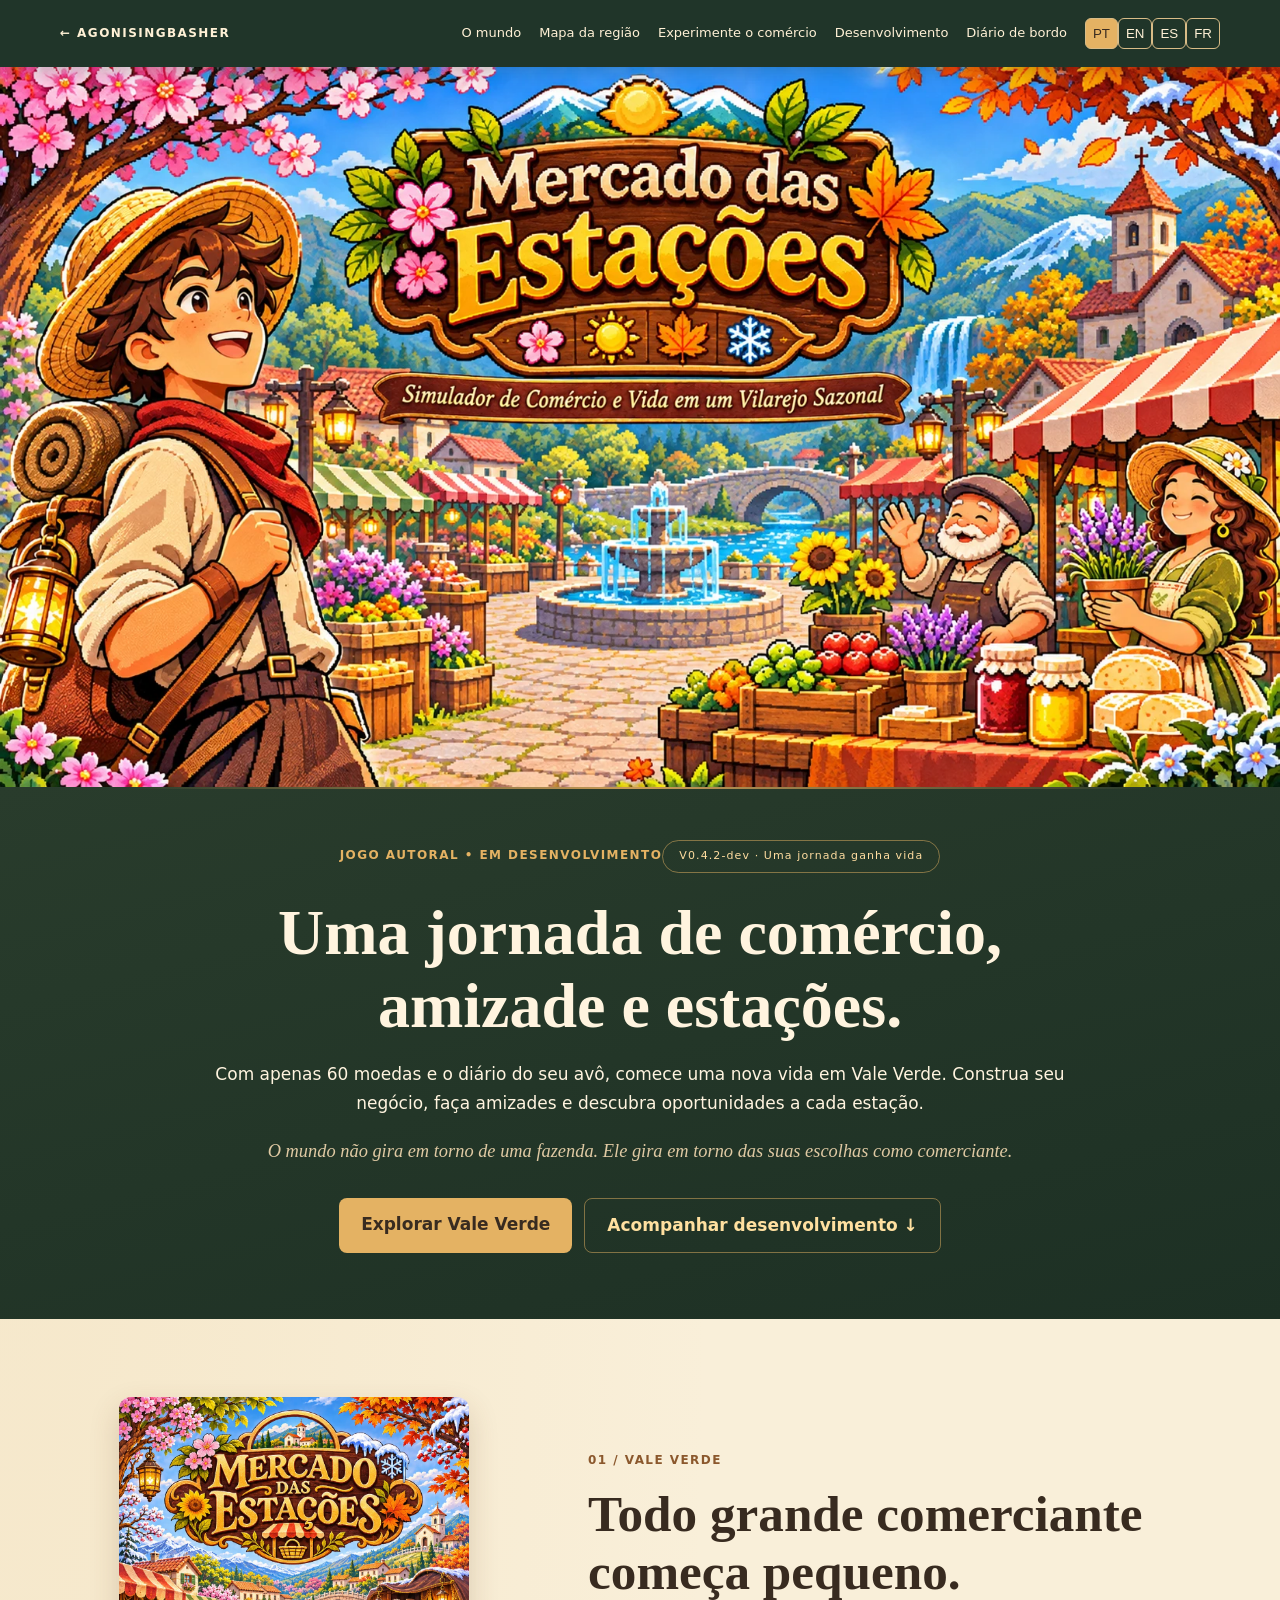
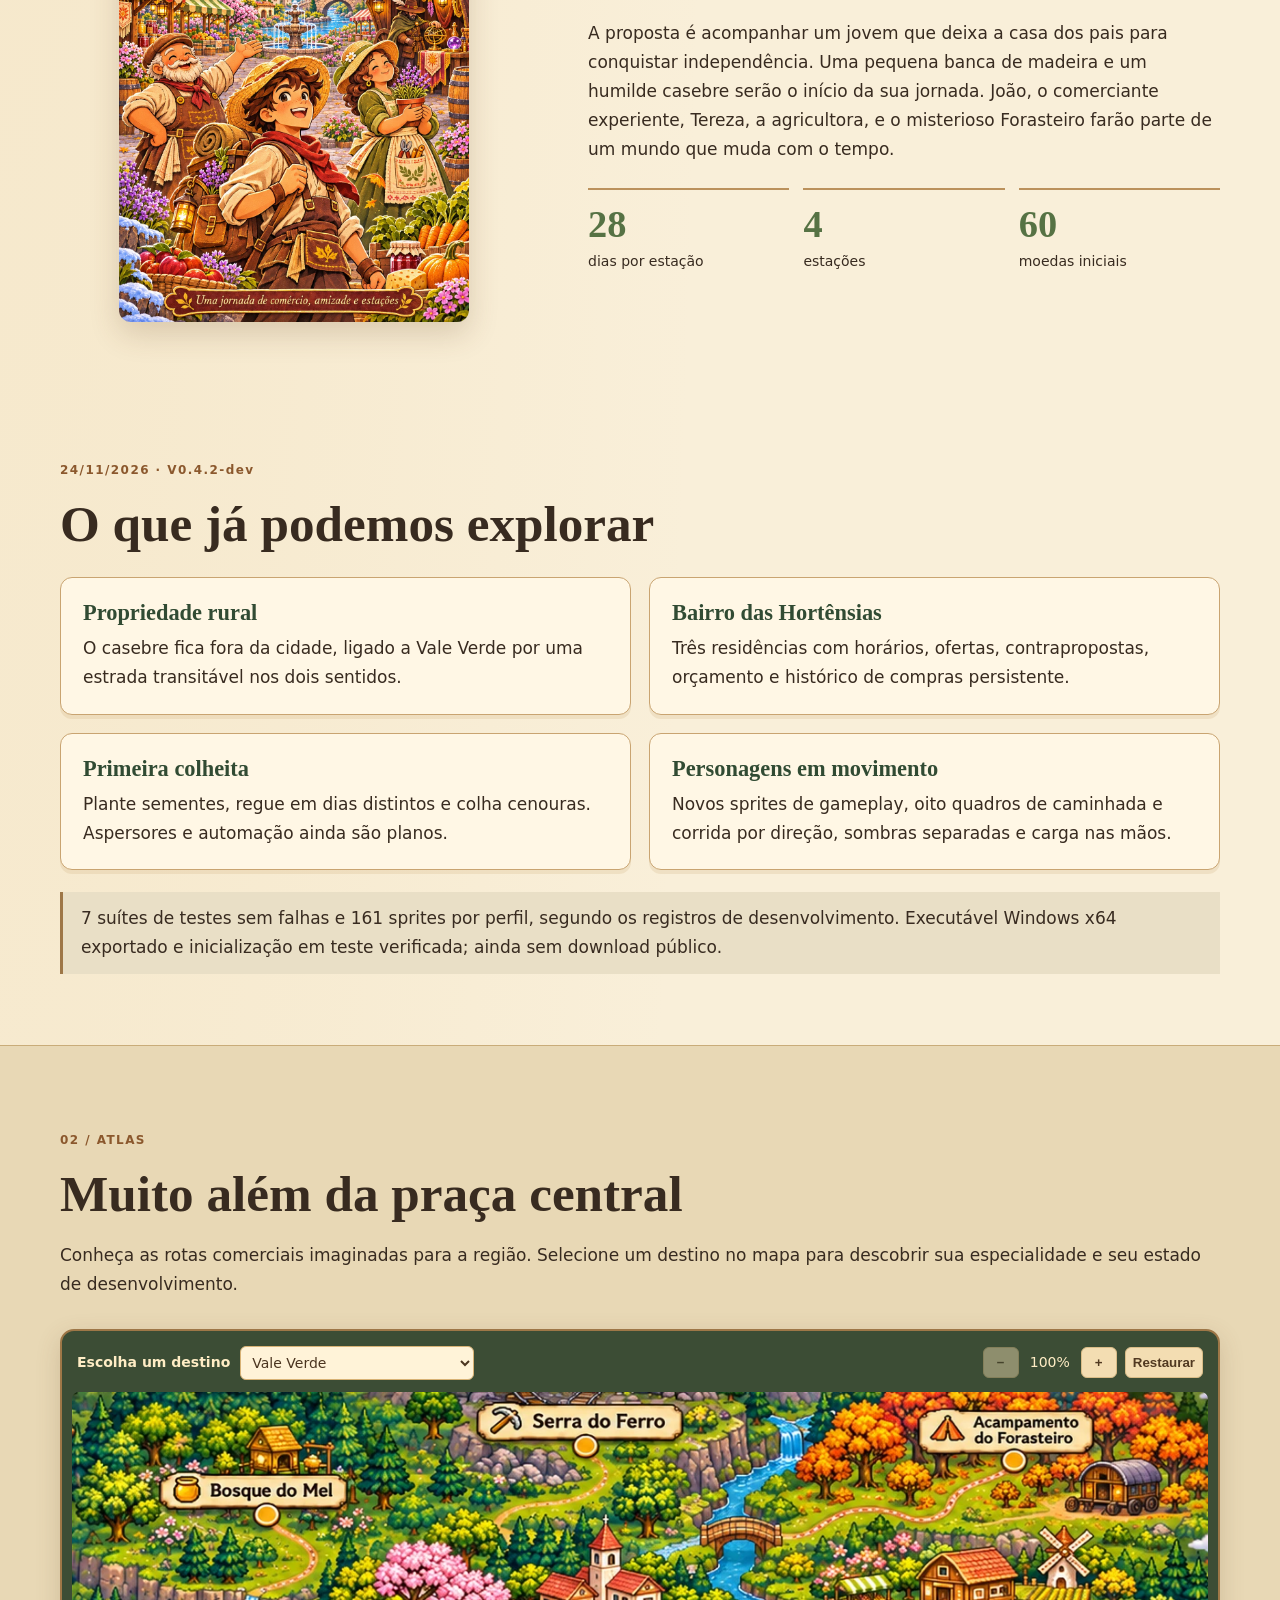
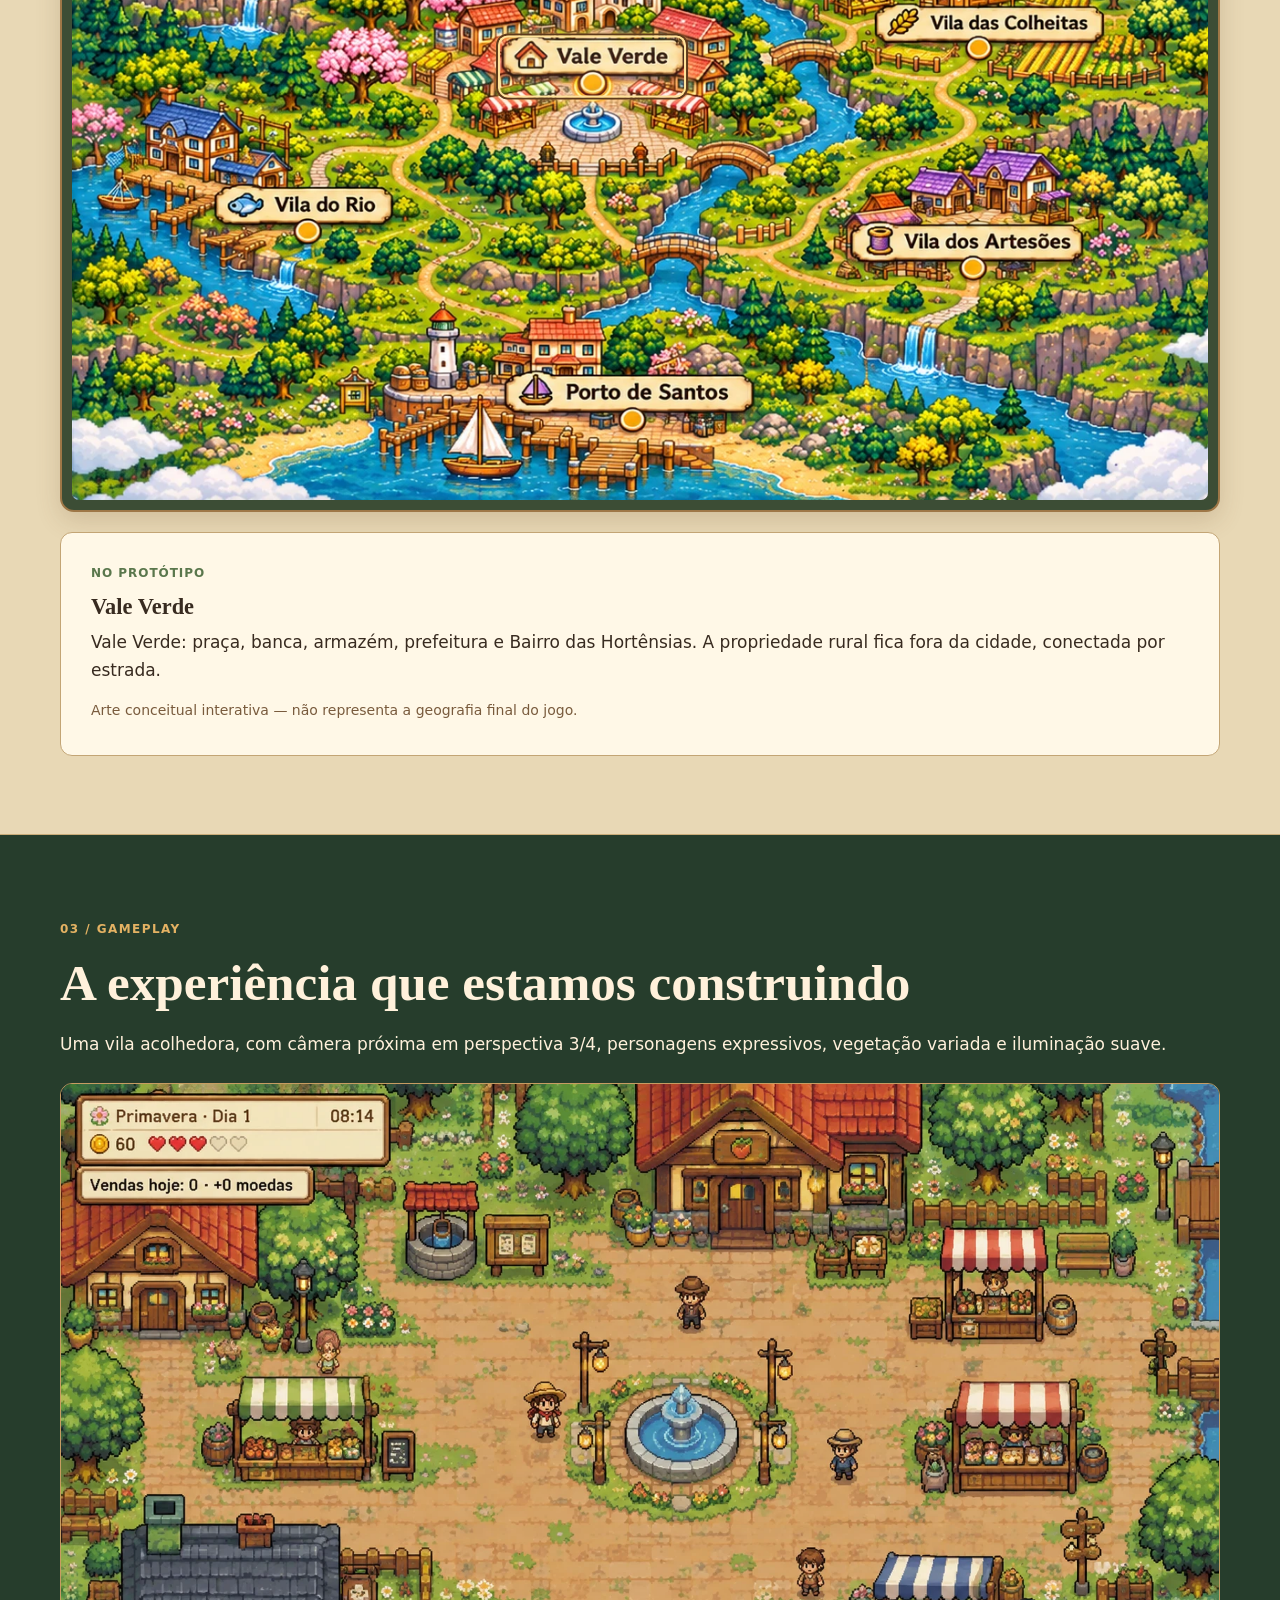
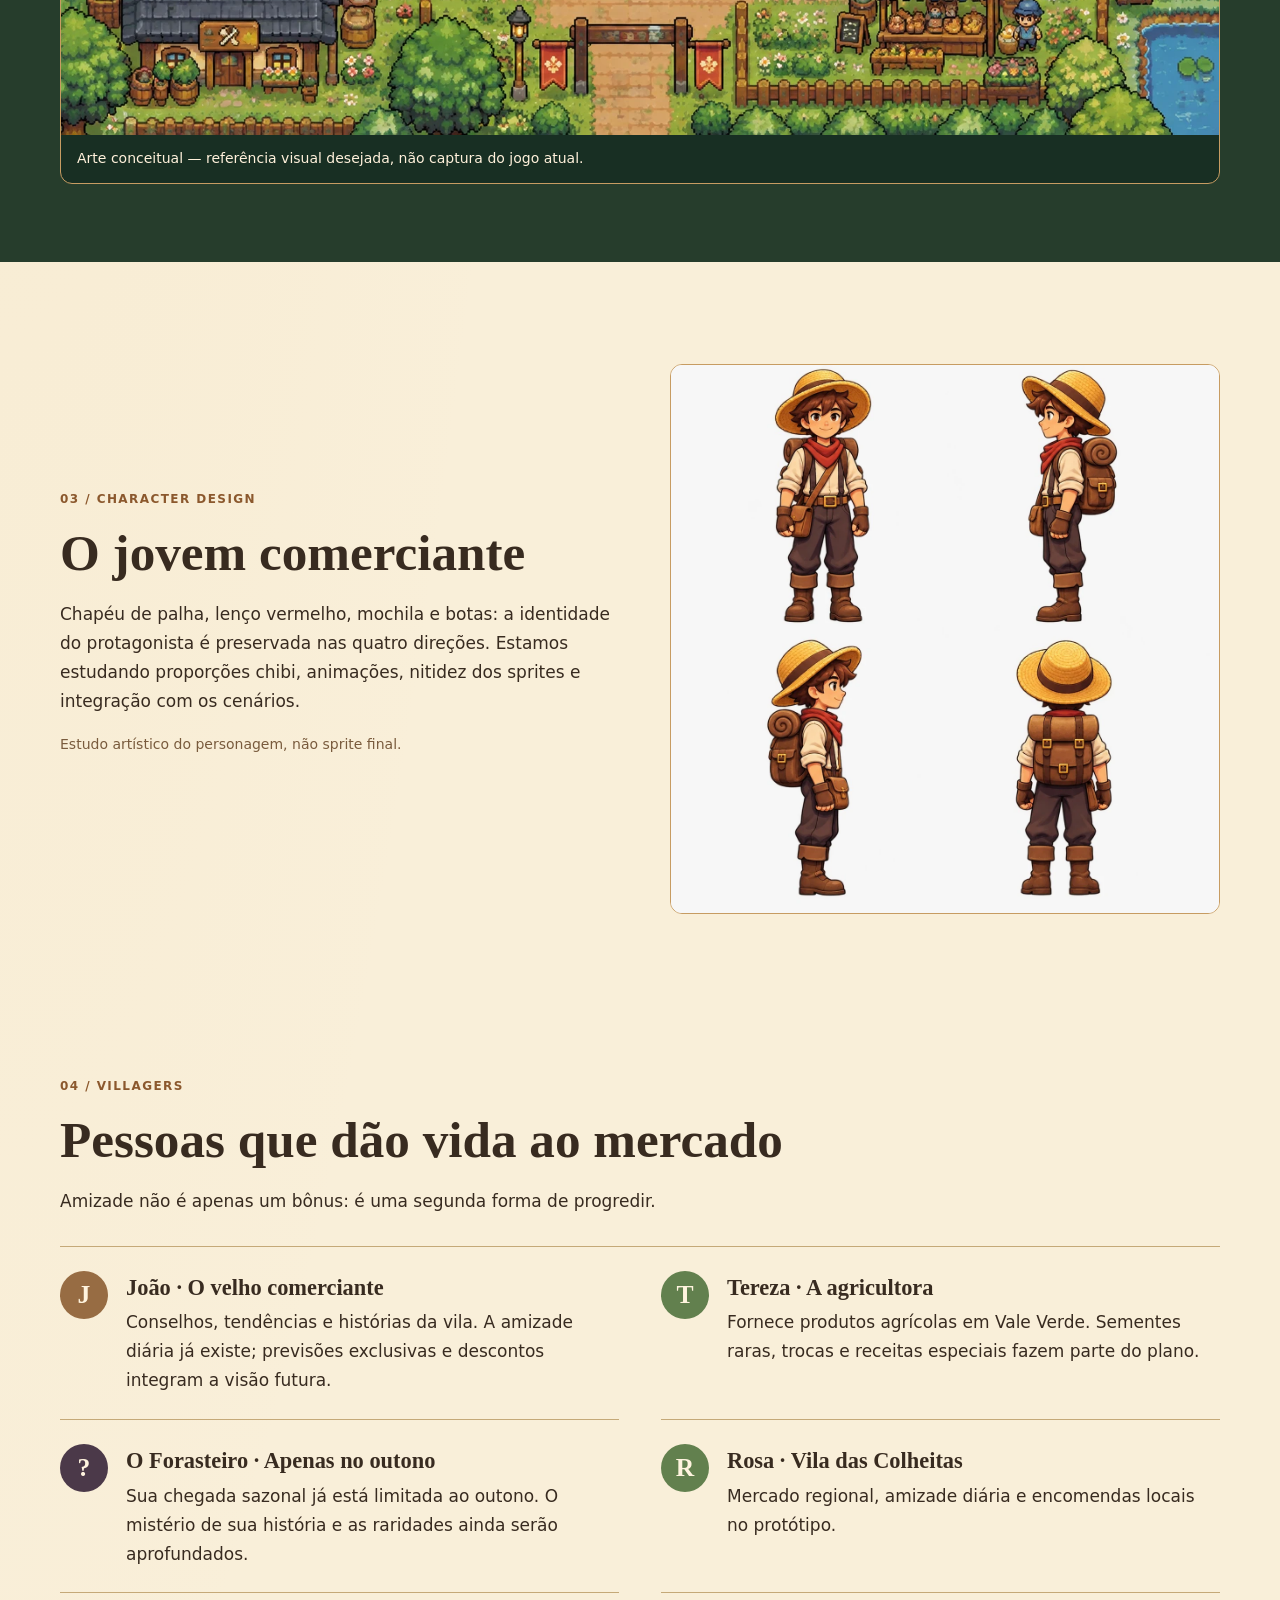
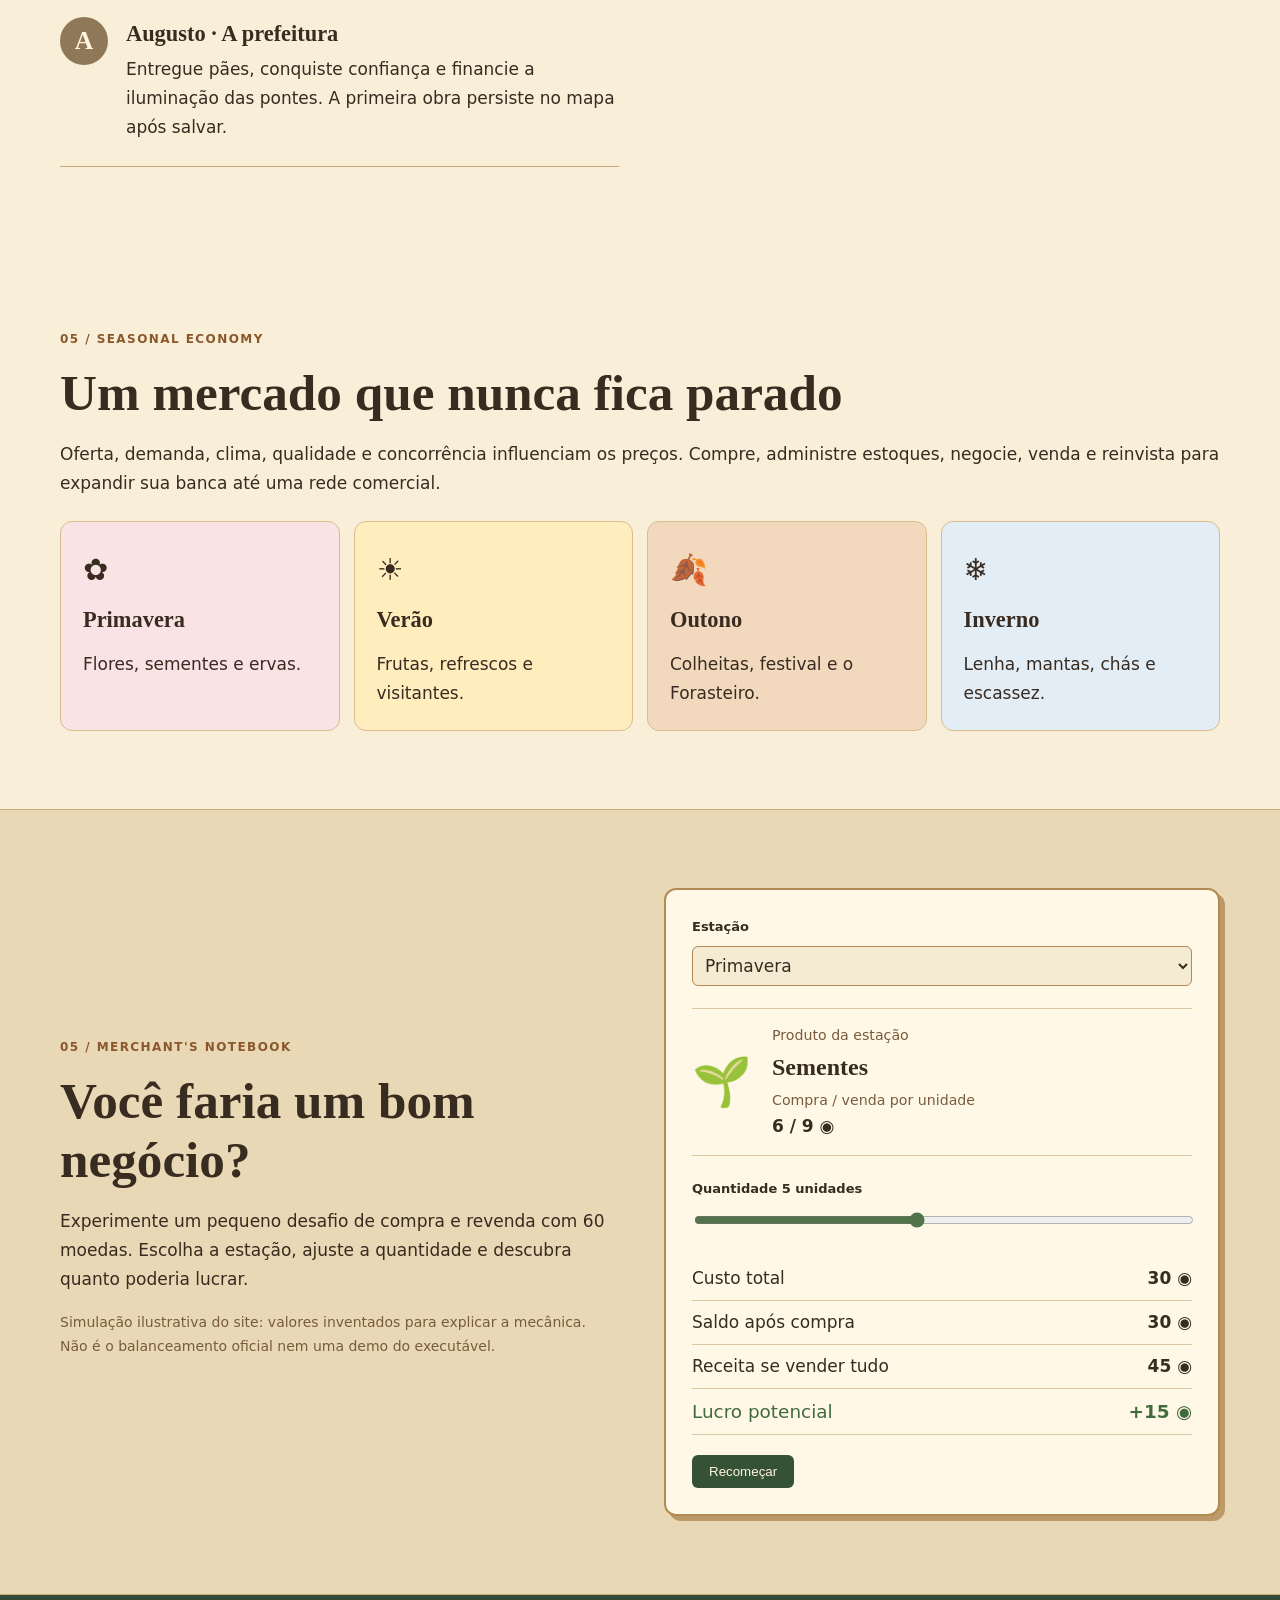
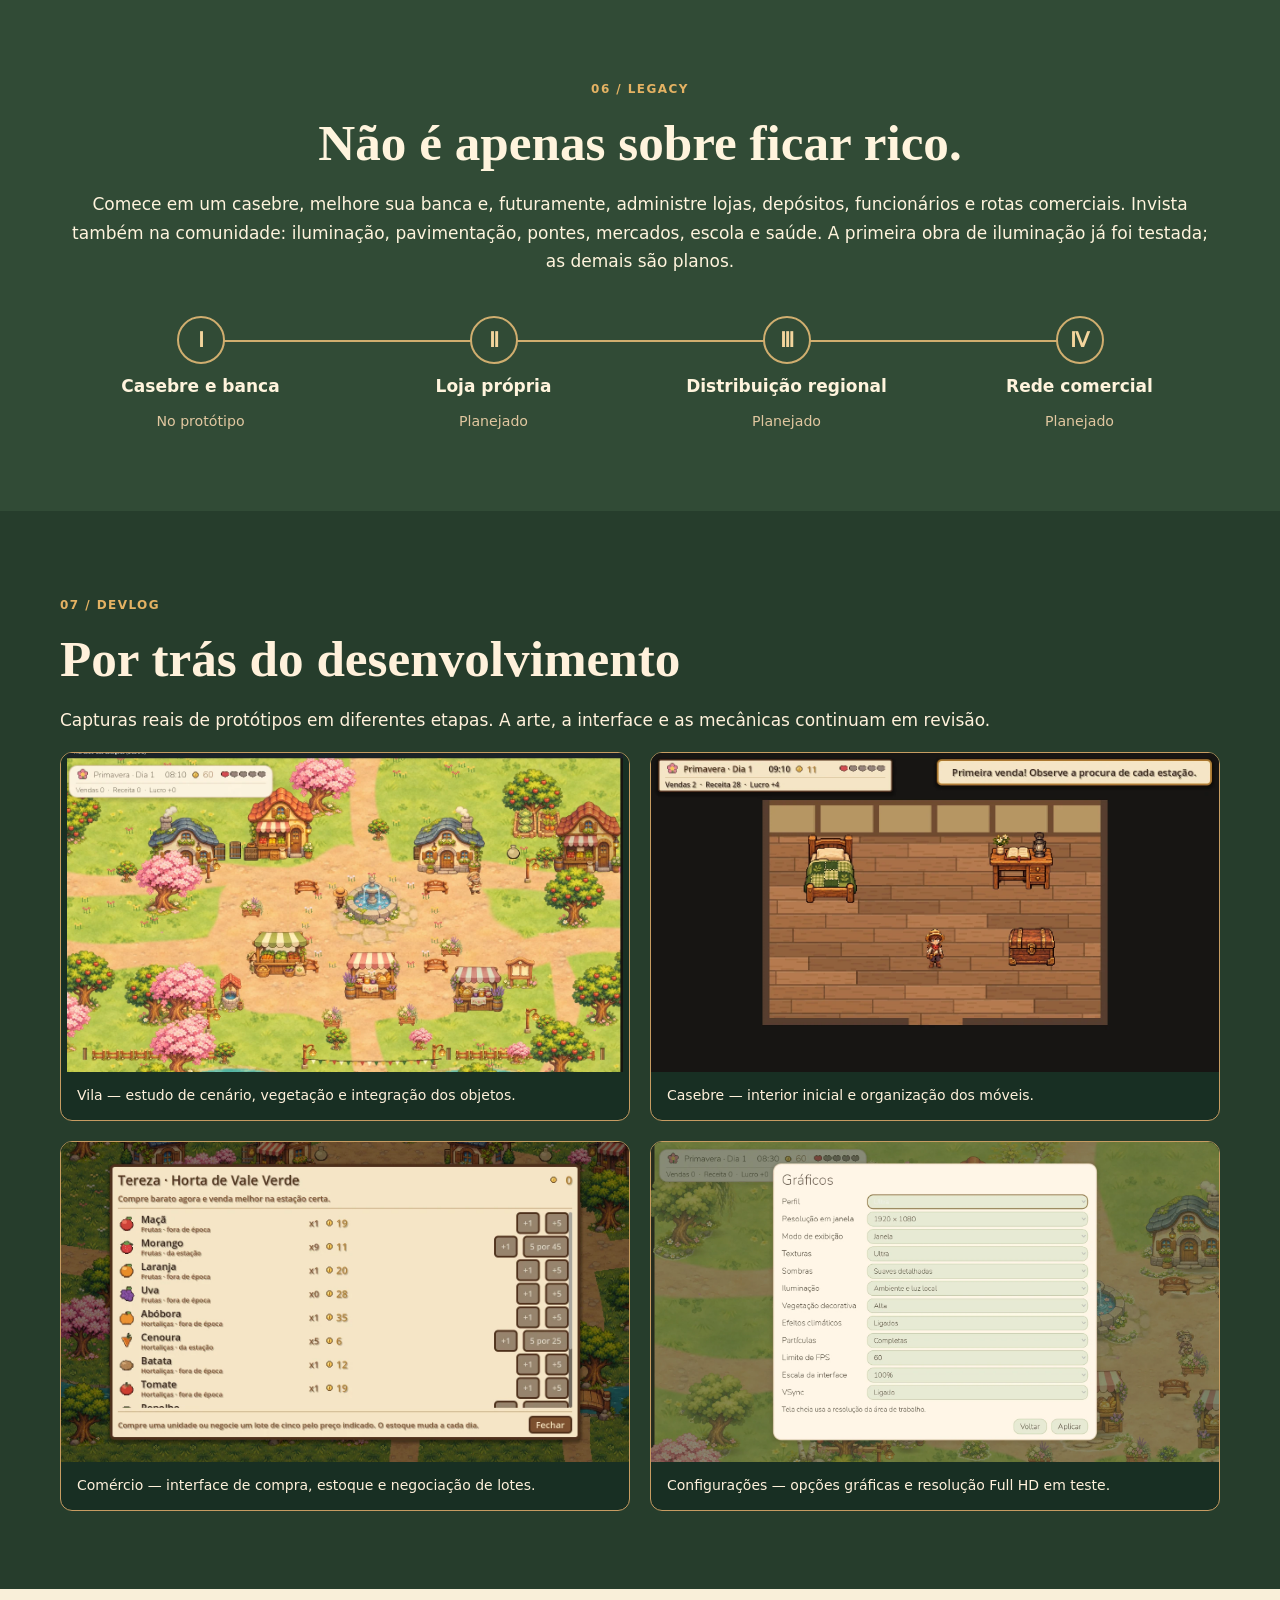
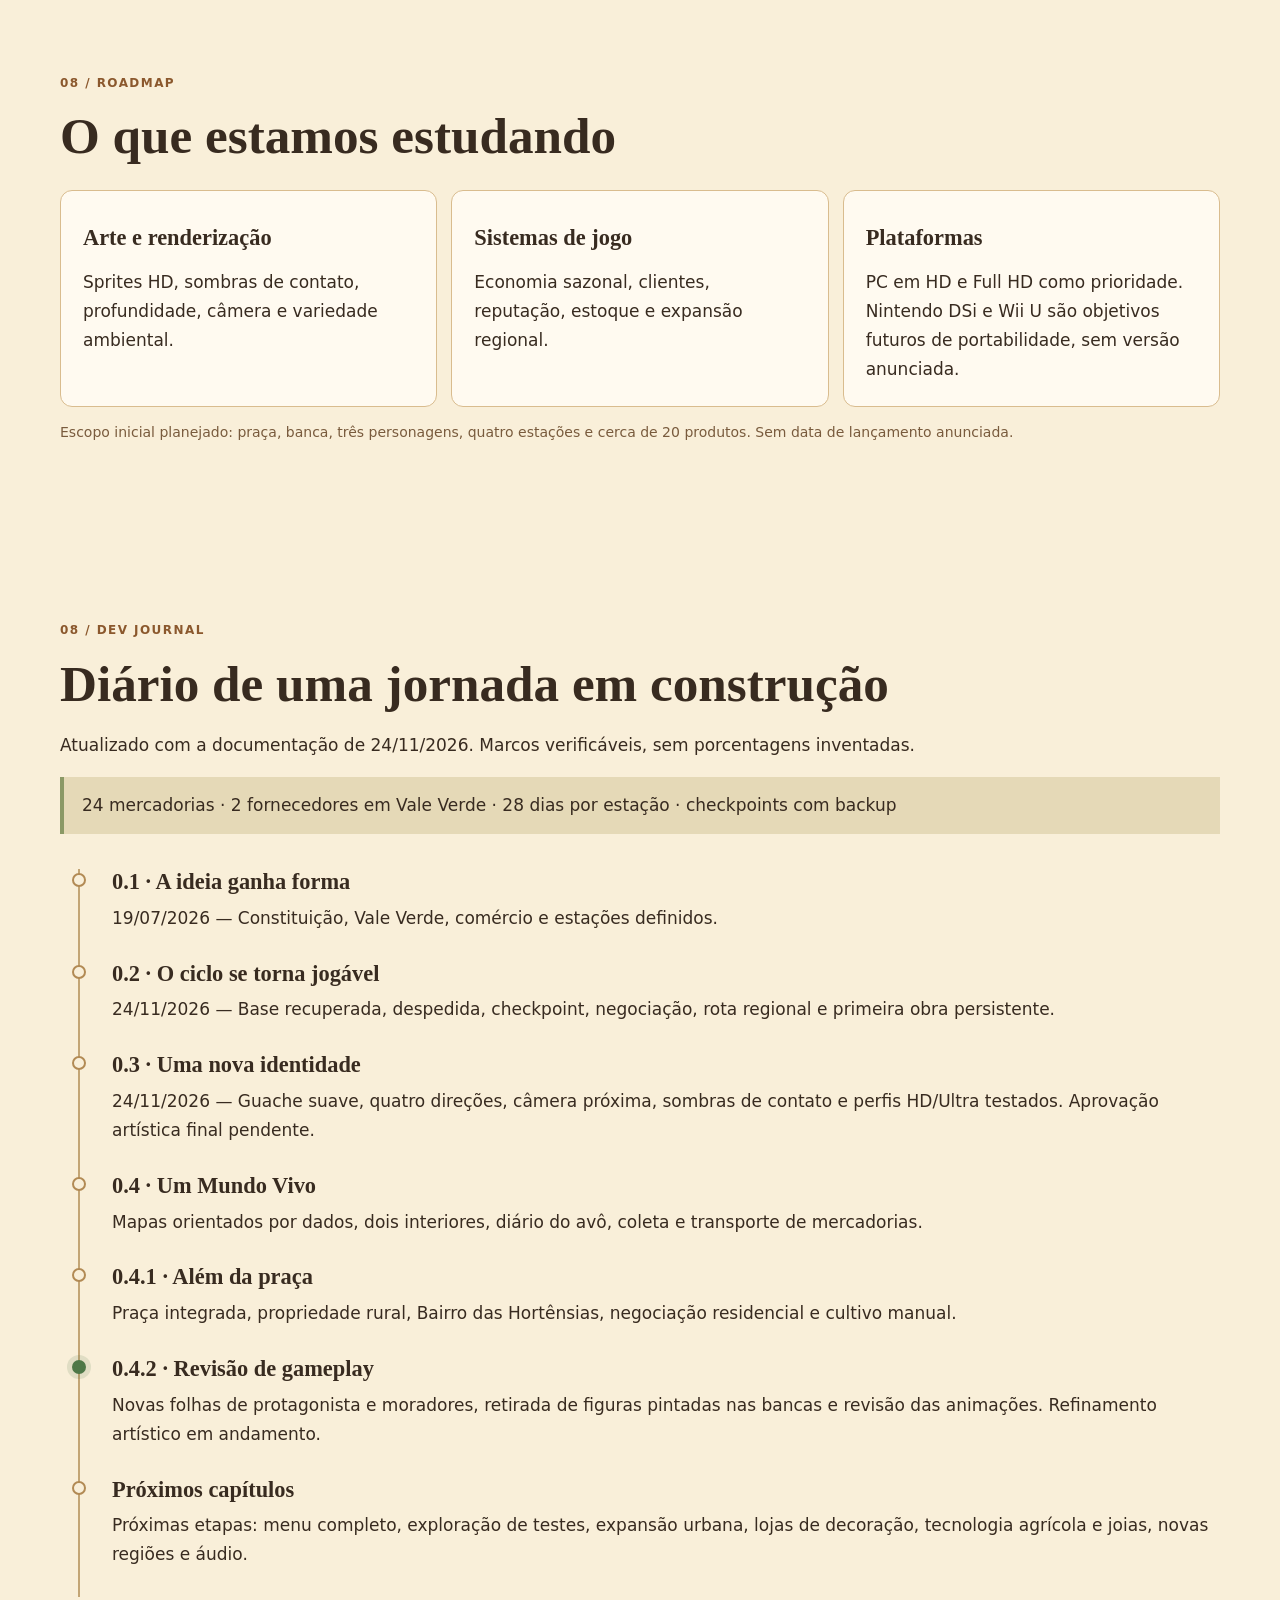
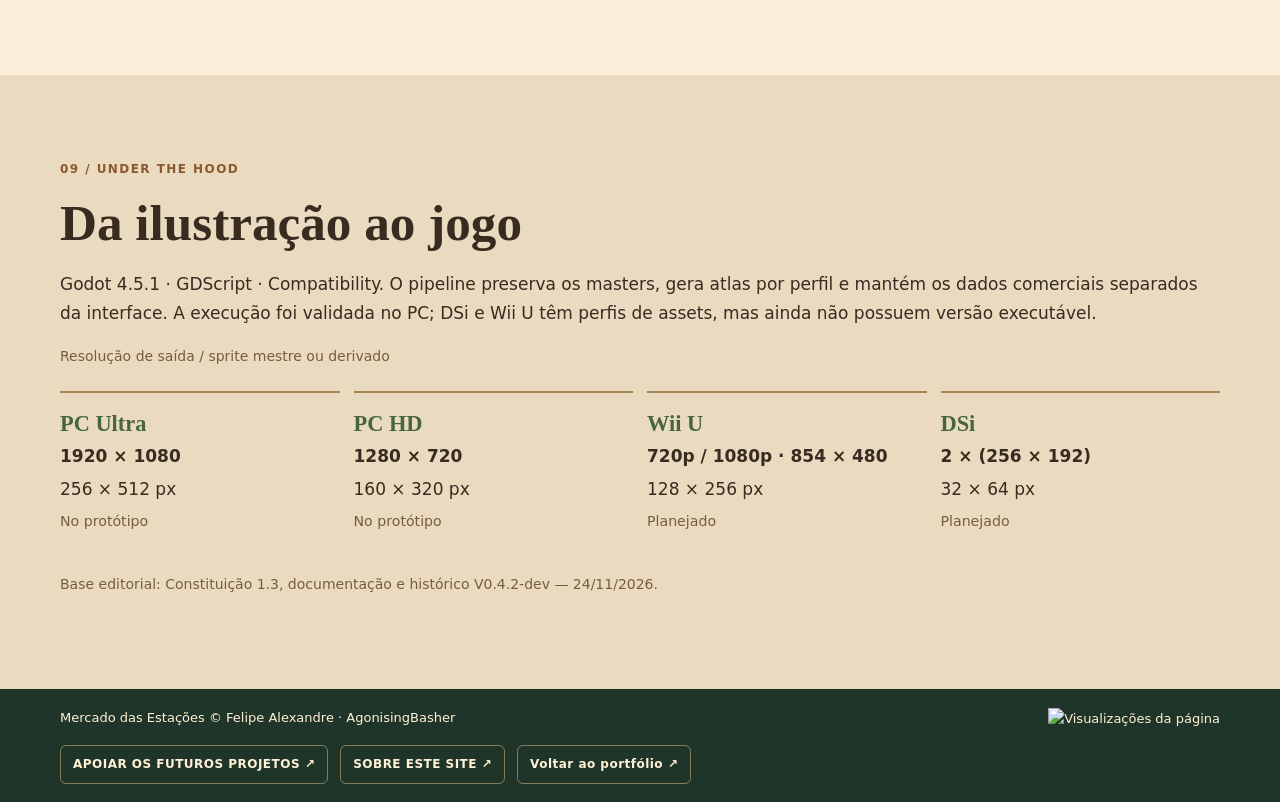
==== commit b0261d5b: "Document Mercado das Estacoes v0.4.2 gameplay and rural expansion in four languages" ====
--- a/mercado-das-estacoes/index.html
+++ b/mercado-das-estacoes/index.html
@@ -1 +1 @@
-<!doctype html><html lang="pt-BR"><head><meta charset="utf-8"><meta name="viewport" content="width=device-width,initial-scale=1"><meta name="description" content="Mercado das Estações — um jogo autoral de comércio, amizade e vida em Vale Verde."><link rel="icon" href="favicon.svg"><title>Mercado das Estações | AgonisingBasher</title><link rel="stylesheet" href="style.css?v=atlas-04"><script defer src="script.js?v=atlas-04"></script></head><body><header><a class="brand" href="https://agonisingbasher.github.io/personal-website/?lang=pt-BR#projetos">← AGONISINGBASHER</a><nav><a href="#mundo" data-t="world">O mundo</a><a href="#regiao"><span data-new="navMap" >Mapa da região</span></a><a href="#mercado"><span data-new="navMarket" >Experimente o comércio</span></a><a href="#dev" data-t="dev">Desenvolvimento</a><a href="#diario"><span data-new="navJournal" >Diário de bordo</span></a><span id="languages"><button data-lang="pt-BR">PT</button><button data-lang="en">EN</button><button data-lang="es">ES</button><button data-lang="fr">FR</button></span></nav></header><main><section class="hero"><img src="assets/banner.webp" alt="Mercado das Estações"><div class="hero-copy"><span class="eyebrow" data-t="status">JOGO AUTORAL • EM DESENVOLVIMENTO</span><p class="edition"><span data-new="version" >PROTÓTIPO JOGÁVEL · V0.3</span></p><h1 data-t="headline">Uma jornada de comércio, amizade e estações.</h1><p data-t="intro">Com apenas 60 moedas e o diário do seu avô, comece uma nova vida em Vale Verde. Construa seu negócio, faça amizades e descubra oportunidades a cada estação.</p><p data-new="heroLead" class="hero-lead">O mundo não gira em torno de uma fazenda. Ele gira em torno das suas escolhas como comerciante.</p><div class="hero-actions"><a class="button" href="#regiao"><span data-new="explore" >Explorar Vale Verde</span></a><a class="button secondary-button" href="#dev" data-t="cta">Acompanhar desenvolvimento ↓</a></div></div></section><section id="mundo" class="wrap split"><img class="poster" src="assets/capa-vertical.webp" alt="Capa do jogo" loading="lazy"><div><span class="eyebrow">01 / VALE VERDE</span><h2 data-t="worldTitle">Todo grande comerciante começa pequeno.</h2><p data-t="story">A proposta é acompanhar um jovem que deixa a casa dos pais para conquistar independência. Uma pequena banca de madeira e um humilde casebre serão o início da sua jornada. João, o comerciante experiente, Tereza, a agricultora, e o misterioso Forasteiro farão parte de um mundo que muda com o tempo.</p><div class="facts"><div><b>28</b><span data-t="days">dias por estação</span></div><div><b>4</b><span data-t="seasons">estações</span></div><div><b>60</b><span data-t="coins">moedas iniciais</span></div></div></div></section><section id="regiao" class="region-section"><div class="wrap"><span class="eyebrow">02 / ATLAS</span><h2 data-new="mapTitle" >Muito além da praça central</h2><p data-new="mapIntro" >Conheça as rotas comerciais imaginadas para a região. Selecione um destino no mapa para descobrir sua especialidade e seu estado de desenvolvimento.</p><div class="region-layout"><div class="atlas-frame"><div class="atlas-tools"><label for="atlas-destination" data-new="atlasSelect">Escolha um destino</label><select id="atlas-destination"><option value="0" data-new="valley">Vale Verde</option><option value="1" data-new="harvest">Vila das Colheitas</option><option value="2" data-new="honey">Bosque do Mel</option><option value="3" data-new="iron">Serra do Ferro</option><option value="4" data-new="river">Vila do Rio</option><option value="5" data-new="craft">Vila dos Artesões</option><option value="6" data-new="port">Porto de Santos</option><option value="7" data-new="camp">Acampamento do Forasteiro</option></select><div class="atlas-zoom"><button type="button" id="atlas-minus" aria-label="Diminuir zoom" data-atlas-label="zoomOut">−</button><output id="atlas-scale">100%</output><button type="button" id="atlas-plus" aria-label="Aumentar zoom" data-atlas-label="zoomIn">+</button><button type="button" id="atlas-reset" data-new="zoomReset">Restaurar</button></div></div><div class="atlas-viewport" id="atlas-viewport" tabindex="0" aria-label="Mapa ilustrado de Vale Verde"><div class="atlas-art" id="atlas-art"><img src="assets/mapa-vale-verde.webp" alt="Mapa ilustrado de Vale Verde e dos destinos comerciais" width="1245" height="776" loading="lazy"><button type="button" class="atlas-hotspot" data-region="0" style="left:45.783%;top:38.789%;width:16.546%;height:8.634%" aria-label="Vale Verde" title="Vale Verde" aria-pressed="true"><span class="atlas-sr">Vale Verde</span></button><button type="button" class="atlas-hotspot" data-region="1" style="left:80.723%;top:34.021%;width:20.402%;height:8.505%" aria-label="Vila das Colheitas" title="Vila das Colheitas" aria-pressed="false"><span class="atlas-sr">Vila das Colheitas</span></button><button type="button" class="atlas-hotspot" data-region="2" style="left:15.984%;top:15.206%;width:17.189%;height:8.376%" aria-label="Bosque do Mel" title="Bosque do Mel" aria-pressed="false"><span class="atlas-sr">Bosque do Mel</span></button><button type="button" class="atlas-hotspot" data-region="3" style="left:44.659%;top:5.155%;width:18.474%;height:8.505%" aria-label="Serra do Ferro" title="Serra do Ferro" aria-pressed="false"><span class="atlas-sr">Serra do Ferro</span></button><button type="button" class="atlas-hotspot" data-region="4" style="left:20.321%;top:60.180%;width:16.064%;height:8.505%" aria-label="Vila do Rio" title="Vila do Rio" aria-pressed="false"><span class="atlas-sr">Vila do Rio</span></button><button type="button" class="atlas-hotspot" data-region="5" style="left:78.876%;top:64.820%;width:20.884%;height:8.505%" aria-label="Vila dos Artesões" title="Vila dos Artesões" aria-pressed="false"><span class="atlas-sr">Vila dos Artesões</span></button><button type="button" class="atlas-hotspot" data-region="6" style="left:49.076%;top:86.082%;width:22.490%;height:8.505%" aria-label="Porto de Santos" title="Porto de Santos" aria-pressed="false"><span class="atlas-sr">Porto de Santos</span></button><button type="button" class="atlas-hotspot" data-region="7" style="left:82.169%;top:6.057%;width:16.064%;height:9.665%" aria-label="Acampamento do Forasteiro" title="Acampamento do Forasteiro" aria-pressed="false"><span class="atlas-sr">Acampamento do Forasteiro</span></button></div></div></div><aside class="region-detail" aria-live="polite"><span class="region-status" id="regionStatus">No protótipo</span><h3 id="regionName">Vale Verde</h3><p id="regionText">O coração da região: banca do jogador, Tereza, armazém, João, casebre e prefeitura.</p><p class="note" data-new="mapNote">Arte conceitual interativa — não representa a geografia final do jogo.</p></aside></div></div></section><section class="dark"><div class="wrap"><span class="eyebrow">03 / GAMEPLAY</span><h2 data-t="vision">A experiência que estamos construindo</h2><p data-t="visionText">Uma vila acolhedora, com câmera próxima em perspectiva 3/4, personagens expressivos, vegetação variada e iluminação suave.</p><figure><a href="assets/gameplay.webp"><img src="assets/gameplay.webp" alt="Referência de gameplay de Vale Verde" loading="lazy"></a><figcaption data-t="concept">Arte conceitual — referência visual desejada, não captura do jogo atual.</figcaption></figure></div></section><section class="wrap split character"><div><span class="eyebrow">03 / CHARACTER DESIGN</span><h2 data-t="hero">O jovem comerciante</h2><p data-t="heroText">Chapéu de palha, lenço vermelho, mochila e botas: a identidade do protagonista é preservada nas quatro direções. Estamos estudando proporções chibi, animações, nitidez dos sprites e integração com os cenários.</p><p class="note" data-t="heroNote">Estudo artístico do personagem, não sprite final.</p></div><figure><a href="assets/protagonista.webp"><img src="assets/protagonista.webp" alt="Modelo do protagonista em quatro direções" loading="lazy"></a></figure></section><section class="wrap people"><span class="eyebrow">04 / VILLAGERS</span><h2 data-new="peopleTitle" >Pessoas que dão vida ao mercado</h2><p data-new="peopleLead" >Amizade não é apenas um bônus: é uma segunda forma de progredir.</p><div class="people-list"><article><span class="initial initial-0" aria-hidden="true">J</span><div><h3 data-new="joao" >João · O velho comerciante</h3><p data-new="joaoText" >Conselhos, tendências e histórias da vila. A amizade diária já existe; previsões exclusivas e descontos integram a visão futura.</p></div></article><article><span class="initial initial-1" aria-hidden="true">T</span><div><h3 data-new="tereza" >Tereza · A agricultora</h3><p data-new="terezaText" >Fornece produtos agrícolas em Vale Verde. Sementes raras, trocas e receitas especiais fazem parte do plano.</p></div></article><article><span class="initial initial-2" aria-hidden="true">?</span><div><h3 data-new="stranger" >O Forasteiro · Apenas no outono</h3><p data-new="strangerText" >Sua chegada sazonal já está limitada ao outono. O mistério de sua história e as raridades ainda serão aprofundados.</p></div></article><article><span class="initial initial-3" aria-hidden="true">R</span><div><h3 data-new="rosa" >Rosa · Vila das Colheitas</h3><p data-new="rosaText" >Mercado regional, amizade diária e encomendas locais no protótipo.</p></div></article><article><span class="initial initial-4" aria-hidden="true">A</span><div><h3 data-new="augusto" >Augusto · A prefeitura</h3><p data-new="augustoText" >Entregue pães, conquiste confiança e financie a iluminação das pontes. A primeira obra persiste no mapa após salvar.</p></div></article></div></section><section class="wrap"><span class="eyebrow">05 / SEASONAL ECONOMY</span><h2 data-t="economy">Um mercado que nunca fica parado</h2><p data-t="economyText">Oferta, demanda, clima, qualidade e concorrência influenciam os preços. Compre, administre estoques, negocie, venda e reinvista para expandir sua banca até uma rede comercial.</p><div class="seasons"><article><i>✿</i><h3 data-t="spring">Primavera</h3><p data-t="springText">Flores, sementes e ervas.</p></article><article><i>☀</i><h3 data-t="summer">Verão</h3><p data-t="summerText">Frutas, refrescos e visitantes.</p></article><article><i>🍂</i><h3 data-t="autumn">Outono</h3><p data-t="autumnText">Colheitas, festival e o Forasteiro.</p></article><article><i>❄</i><h3 data-t="winter">Inverno</h3><p data-t="winterText">Lenha, mantas, chás e escassez.</p></article></div></section><section id="mercado" class="market-section"><div class="wrap market-layout"><div><span class="eyebrow">05 / MERCHANT'S NOTEBOOK</span><h2 data-new="marketTitle" >Você faria um bom negócio?</h2><p data-new="marketIntro" >Experimente um pequeno desafio de compra e revenda com 60 moedas. Escolha a estação, ajuste a quantidade e descubra quanto poderia lucrar.</p><p data-new="marketNote" class="note">Simulação ilustrativa do site: valores inventados para explicar a mecânica. Não é o balanceamento oficial nem uma demo do executável.</p></div><div class="market-book"><label for="marketSeason"><span data-new="marketSeason" >Estação</span></label><select id="marketSeason"><option value="0">Primavera</option><option value="1">Verão</option><option value="2">Outono</option><option value="3">Inverno</option></select><div class="market-item"><span id="productIcon" aria-hidden="true">🌱</span><div><small data-new="marketProduct" >Produto da estação</small><strong id="marketProductName">Sementes</strong><small data-new="marketUnit" >Compra / venda por unidade</small><b id="marketUnitPrice">6 / 9</b></div></div><label for="marketQty"><span data-new="marketQty" >Quantidade</span> <output id="marketQtyOut">5</output></label><input id="marketQty" type="range" min="1" max="10" value="5"><dl class="market-results"><div><dt><span data-new="marketBuy" >Custo total</span></dt><dd id="marketCost">30</dd></div><div><dt><span data-new="marketCash" >Saldo após compra</span></dt><dd id="marketBalance">30</dd></div><div><dt><span data-new="marketRevenue" >Receita se vender tudo</span></dt><dd id="marketRevenue">45</dd></div><div class="profit"><dt><span data-new="marketProfit" >Lucro potencial</span></dt><dd id="marketProfit">+15</dd></div></dl><button id="marketReset" class="paper-button" type="button"><span data-new="marketReset" >Recomeçar</span></button></div></div></section><section class="legacy"><div class="wrap"><span class="eyebrow">06 / LEGACY</span><h2 data-new="legacyTitle" >Não é apenas sobre ficar rico.</h2><p data-new="legacyText" >Comece em um casebre, melhore sua banca e, futuramente, administre lojas, depósitos, funcionários e rotas comerciais. Invista também na comunidade: iluminação, pavimentação, pontes, mercados, escola e saúde. A primeira obra de iluminação já foi testada; as demais são planos.</p><div class="legacy-path"><div><span>Ⅰ</span><strong data-new="stage1" >Casebre e banca</strong><small data-new="playable" >No protótipo</small></div><div><span>Ⅱ</span><strong data-new="stage2" >Loja própria</strong><small data-new="planned" >Planejado</small></div><div><span>Ⅲ</span><strong data-new="stage3" >Distribuição regional</strong><small data-new="planned" >Planejado</small></div><div><span>Ⅳ</span><strong data-new="stage4" >Rede comercial</strong><small data-new="planned" >Planejado</small></div></div></div></section><section id="dev" class="dark"><div class="wrap"><span class="eyebrow">07 / DEVLOG</span><h2 data-t="devTitle">Por trás do desenvolvimento</h2><p data-t="devIntro">Capturas reais de protótipos em diferentes etapas. A arte, a interface e as mecânicas continuam em revisão.</p><div class="gallery"><figure><a href="assets/vila-prototipo.webp"><img src="assets/vila-prototipo.webp" loading="lazy" alt="Protótipo da vila"></a><figcaption data-t="village">Vila — estudo de cenário, vegetação e integração dos objetos.</figcaption></figure><figure><a href="assets/casebre.webp"><img src="assets/casebre.webp" loading="lazy" alt="Protótipo do casebre"></a><figcaption data-t="house">Casebre — interior inicial e organização dos móveis.</figcaption></figure><figure><a href="assets/comercio.webp"><img src="assets/comercio.webp" loading="lazy" alt="Menu comercial"></a><figcaption data-t="trade">Comércio — interface de compra, estoque e negociação de lotes.</figcaption></figure><figure><a href="assets/configuracoes.webp"><img src="assets/configuracoes.webp" loading="lazy" alt="Configurações gráficas"></a><figcaption data-t="graphics">Configurações — opções gráficas e resolução Full HD em teste.</figcaption></figure></div></div></section><section class="wrap"><span class="eyebrow">08 / ROADMAP</span><h2 data-t="future">O que estamos estudando</h2><div class="roadmap"><article><h3 data-t="art">Arte e renderização</h3><p data-t="artText">Sprites HD, sombras de contato, profundidade, câmera e variedade ambiental.</p></article><article><h3 data-t="systems">Sistemas de jogo</h3><p data-t="systemsText">Economia sazonal, clientes, reputação, estoque e expansão regional.</p></article><article><h3 data-t="platform">Plataformas</h3><p data-t="platformText">PC em HD e Full HD como prioridade. Nintendo DSi e Wii U são objetivos futuros de portabilidade, sem versão anunciada.</p></article></div><p class="note" data-t="scope">Escopo inicial planejado: praça, banca, três personagens, quatro estações e cerca de 20 produtos. Sem data de lançamento anunciada.</p></section><section id="diario" class="wrap journal"><span class="eyebrow">08 / DEV JOURNAL</span><h2 data-new="journalTitle" >Diário de uma jornada em construção</h2><p data-new="journalIntro" >Atualizado com a documentação de 24/11/2026. Marcos verificáveis, sem porcentagens inventadas.</p><p class="prototype-facts"><span data-new="prototypeFacts" >24 mercadorias · 2 fornecedores em Vale Verde · 28 dias por estação · checkpoints com backup</span></p><div class="timeline"><article class=""><div class="timeline-dot"></div><h3 data-new="v1" >0.1 · A ideia ganha forma</h3><p data-new="v1text" >19/07/2026 — Constituição, Vale Verde, comércio e estações definidos.</p></article><article class=""><div class="timeline-dot"></div><h3 data-new="v2" >0.2 · O ciclo se torna jogável</h3><p data-new="v2text" >24/11/2026 — Base recuperada, despedida, checkpoint, negociação, rota regional e primeira obra persistente.</p></article><article class="current"><div class="timeline-dot"></div><h3 data-new="v3" >0.3 · Uma nova identidade</h3><p data-new="v3text" >24/11/2026 — Guache suave, quatro direções, câmera próxima, sombras de contato e perfis HD/Ultra testados. Aprovação artística final pendente.</p></article><article class=""><div class="timeline-dot"></div><h3 data-new="next" >Próximos capítulos</h3><p data-new="nexttext" >Expansão empresarial e residencial, mais vilas, clima com impacto comercial, festivais, áudio, acessibilidade e balanceamento. Backends nativos de console ainda não implementados.</p></article></div></section><section class="tech-section"><div class="wrap"><span class="eyebrow">09 / UNDER THE HOOD</span><h2 data-new="techTitle" >Da ilustração ao jogo</h2><p data-new="techText" >Godot 4.5.1 · GDScript · Compatibility. O pipeline preserva os masters, gera atlas por perfil e mantém os dados comerciais separados da interface. A execução foi validada no PC; DSi e Wii U têm perfis de assets, mas ainda não possuem versão executável.</p><p data-new="techStats" class="note">Resolução de saída / sprite mestre ou derivado</p><div class="tech-profiles"><div><strong>PC Ultra</strong><b>1920 × 1080</b><span>256 × 512 px</span><small data-new="playable" >No protótipo</small></div><div><strong>PC HD</strong><b>1280 × 720</b><span>160 × 320 px</span><small data-new="playable" >No protótipo</small></div><div><strong>Wii U</strong><b>720p / 1080p · 854 × 480</b><span>128 × 256 px</span><small data-new="planned" >Planejado</small></div><div><strong>DSi</strong><b>2 × (256 × 192)</b><span>32 × 64 px</span><small data-new="planned" >Planejado</small></div></div><p data-new="sources" class="note">Base editorial: Constituição 1.2, contexto da sessão, direção artística, documentação técnica, briefs de banners, continuidade, README, roadmap e versões — revisão de 24/11/2026.</p></div></section></main><footer><span>Mercado das Estações © Felipe Alexandre · AgonisingBasher</span><div class="game-views"><img id="game-views" src="https://visitor-badge.laobi.icu/badge?page_id=agonisingbasher.mercado-das-estacoes&amp;left_text=Views&amp;left_color=%23203529&amp;right_color=%238b582d&amp;radius=3&amp;height=20" alt="Visualizações da página"></div><div class="game-footer-links"><a href="https://agonisingbasher.github.io/personal-website/support.html" data-footer="0">APOIAR OS FUTUROS PROJETOS ↗</a><a href="https://agonisingbasher.github.io/personal-website/site-development.html" data-footer="1">SOBRE ESTE SITE ↗</a><a href="https://agonisingbasher.github.io/personal-website/?lang=pt-BR#projetos" data-t="back">Voltar ao portfólio ↗</a></div></footer></body></html>
+<!doctype html><html lang="pt-BR"><head><meta charset="utf-8"><meta name="viewport" content="width=device-width,initial-scale=1"><meta name="description" content="Mercado das Estações — um jogo autoral de comércio, amizade e vida em Vale Verde."><link rel="icon" href="favicon.svg"><title>Mercado das Estações | AgonisingBasher</title><link rel="stylesheet" href="style.css?v=dev042"><script defer src="script.js?v=dev042"></script></head><body><header><a class="brand" href="https://agonisingbasher.github.io/personal-website/?lang=pt-BR#projetos">← AGONISINGBASHER</a><nav><a href="#mundo" data-t="world">O mundo</a><a href="#regiao"><span data-new="navMap" >Mapa da região</span></a><a href="#mercado"><span data-new="navMarket" >Experimente o comércio</span></a><a href="#dev" data-t="dev">Desenvolvimento</a><a href="#diario"><span data-new="navJournal" >Diário de bordo</span></a><span id="languages"><button data-lang="pt-BR">PT</button><button data-lang="en">EN</button><button data-lang="es">ES</button><button data-lang="fr">FR</button></span></nav></header><main><section class="hero"><img src="assets/banner.webp" alt="Mercado das Estações"><div class="hero-copy"><span class="eyebrow" data-t="status">JOGO AUTORAL • EM DESENVOLVIMENTO</span><p class="edition"><span data-new="version" >V0.4.2-dev · Uma jornada ganha vida</span></p><h1 data-t="headline">Uma jornada de comércio, amizade e estações.</h1><p data-t="intro">Com apenas 60 moedas e o diário do seu avô, comece uma nova vida em Vale Verde. Construa seu negócio, faça amizades e descubra oportunidades a cada estação.</p><p data-new="heroLead" class="hero-lead">O mundo não gira em torno de uma fazenda. Ele gira em torno das suas escolhas como comerciante.</p><div class="hero-actions"><a class="button" href="#regiao"><span data-new="explore" >Explorar Vale Verde</span></a><a class="button secondary-button" href="#dev" data-t="cta">Acompanhar desenvolvimento ↓</a></div></div></section><section id="mundo" class="wrap split"><img class="poster" src="assets/capa-vertical.webp" alt="Capa do jogo" loading="lazy"><div><span class="eyebrow">01 / VALE VERDE</span><h2 data-t="worldTitle">Todo grande comerciante começa pequeno.</h2><p data-t="story">A proposta é acompanhar um jovem que deixa a casa dos pais para conquistar independência. Uma pequena banca de madeira e um humilde casebre serão o início da sua jornada. João, o comerciante experiente, Tereza, a agricultora, e o misterioso Forasteiro farão parte de um mundo que muda com o tempo.</p><div class="facts"><div><b>28</b><span data-t="days">dias por estação</span></div><div><b>4</b><span data-t="seasons">estações</span></div><div><b>60</b><span data-t="coins">moedas iniciais</span></div></div></div></section><section class="wrap latest-update" id="novidades"><span class="eyebrow">24/11/2026 · V0.4.2-dev</span><h2 data-new="latestTitle">O que já podemos explorar</h2><div class="latest-grid"><article><h3 data-new="ruralTitle">Propriedade rural</h3><p data-new="ruralText">O casebre fica fora da cidade, ligado a Vale Verde por uma estrada transitável nos dois sentidos.</p></article><article><h3 data-new="homesTitle">Bairro das Hortênsias</h3><p data-new="homesText">Três residências com horários, ofertas, contrapropostas, orçamento e histórico de compras persistente.</p></article><article><h3 data-new="cropTitle">Primeira colheita</h3><p data-new="cropText">Plante sementes, regue em dias distintos e colha cenouras. Aspersores e automação ainda são planos.</p></article><article><h3 data-new="motionTitle">Personagens em movimento</h3><p data-new="motionText">Novos sprites de gameplay, oito quadros de caminhada e corrida por direção, sombras separadas e carga nas mãos.</p></article></div><p class="latest-test" data-new="testFacts">7 suítes de testes sem falhas e 161 sprites por perfil, segundo os registros de desenvolvimento. Executável Windows x64 exportado e inicialização em teste verificada; ainda sem download público.</p></section><section id="regiao" class="region-section"><div class="wrap"><span class="eyebrow">02 / ATLAS</span><h2 data-new="mapTitle" >Muito além da praça central</h2><p data-new="mapIntro" >Conheça as rotas comerciais imaginadas para a região. Selecione um destino no mapa para descobrir sua especialidade e seu estado de desenvolvimento.</p><div class="region-layout"><div class="atlas-frame"><div class="atlas-tools"><label for="atlas-destination" data-new="atlasSelect">Escolha um destino</label><select id="atlas-destination"><option value="0" data-new="valley">Vale Verde</option><option value="1" data-new="harvest">Vila das Colheitas</option><option value="2" data-new="honey">Bosque do Mel</option><option value="3" data-new="iron">Serra do Ferro</option><option value="4" data-new="river">Vila do Rio</option><option value="5" data-new="craft">Vila dos Artesões</option><option value="6" data-new="port">Porto de Santos</option><option value="7" data-new="camp">Acampamento do Forasteiro</option></select><div class="atlas-zoom"><button type="button" id="atlas-minus" aria-label="Diminuir zoom" data-atlas-label="zoomOut">−</button><output id="atlas-scale">100%</output><button type="button" id="atlas-plus" aria-label="Aumentar zoom" data-atlas-label="zoomIn">+</button><button type="button" id="atlas-reset" data-new="zoomReset">Restaurar</button></div></div><div class="atlas-viewport" id="atlas-viewport" tabindex="0" aria-label="Mapa ilustrado de Vale Verde"><div class="atlas-art" id="atlas-art"><img src="assets/mapa-vale-verde.webp" alt="Mapa ilustrado de Vale Verde e dos destinos comerciais" width="1245" height="776" loading="lazy"><button type="button" class="atlas-hotspot" data-region="0" style="left:45.783%;top:38.789%;width:16.546%;height:8.634%" aria-label="Vale Verde" title="Vale Verde" aria-pressed="true"><span class="atlas-sr">Vale Verde</span></button><button type="button" class="atlas-hotspot" data-region="1" style="left:80.723%;top:34.021%;width:20.402%;height:8.505%" aria-label="Vila das Colheitas" title="Vila das Colheitas" aria-pressed="false"><span class="atlas-sr">Vila das Colheitas</span></button><button type="button" class="atlas-hotspot" data-region="2" style="left:15.984%;top:15.206%;width:17.189%;height:8.376%" aria-label="Bosque do Mel" title="Bosque do Mel" aria-pressed="false"><span class="atlas-sr">Bosque do Mel</span></button><button type="button" class="atlas-hotspot" data-region="3" style="left:44.659%;top:5.155%;width:18.474%;height:8.505%" aria-label="Serra do Ferro" title="Serra do Ferro" aria-pressed="false"><span class="atlas-sr">Serra do Ferro</span></button><button type="button" class="atlas-hotspot" data-region="4" style="left:20.321%;top:60.180%;width:16.064%;height:8.505%" aria-label="Vila do Rio" title="Vila do Rio" aria-pressed="false"><span class="atlas-sr">Vila do Rio</span></button><button type="button" class="atlas-hotspot" data-region="5" style="left:78.876%;top:64.820%;width:20.884%;height:8.505%" aria-label="Vila dos Artesões" title="Vila dos Artesões" aria-pressed="false"><span class="atlas-sr">Vila dos Artesões</span></button><button type="button" class="atlas-hotspot" data-region="6" style="left:49.076%;top:86.082%;width:22.490%;height:8.505%" aria-label="Porto de Santos" title="Porto de Santos" aria-pressed="false"><span class="atlas-sr">Porto de Santos</span></button><button type="button" class="atlas-hotspot" data-region="7" style="left:82.169%;top:6.057%;width:16.064%;height:9.665%" aria-label="Acampamento do Forasteiro" title="Acampamento do Forasteiro" aria-pressed="false"><span class="atlas-sr">Acampamento do Forasteiro</span></button></div></div></div><aside class="region-detail" aria-live="polite"><span class="region-status" id="regionStatus">No protótipo</span><h3 id="regionName">Vale Verde</h3><p id="regionText">Vale Verde: praça, banca, armazém, prefeitura e Bairro das Hortênsias. A propriedade rural fica fora da cidade, conectada por estrada.</p><p class="note" data-new="mapNote">Arte conceitual interativa — não representa a geografia final do jogo.</p></aside></div></div></section><section class="dark"><div class="wrap"><span class="eyebrow">03 / GAMEPLAY</span><h2 data-t="vision">A experiência que estamos construindo</h2><p data-t="visionText">Uma vila acolhedora, com câmera próxima em perspectiva 3/4, personagens expressivos, vegetação variada e iluminação suave.</p><figure><a href="assets/gameplay.webp"><img src="assets/gameplay.webp" alt="Referência de gameplay de Vale Verde" loading="lazy"></a><figcaption data-t="concept">Arte conceitual — referência visual desejada, não captura do jogo atual.</figcaption></figure></div></section><section class="wrap split character"><div><span class="eyebrow">03 / CHARACTER DESIGN</span><h2 data-t="hero">O jovem comerciante</h2><p data-t="heroText">Chapéu de palha, lenço vermelho, mochila e botas: a identidade do protagonista é preservada nas quatro direções. Estamos estudando proporções chibi, animações, nitidez dos sprites e integração com os cenários.</p><p class="note" data-t="heroNote">Estudo artístico do personagem, não sprite final.</p></div><figure><a href="assets/protagonista.webp"><img src="assets/protagonista.webp" alt="Modelo do protagonista em quatro direções" loading="lazy"></a></figure></section><section class="wrap people"><span class="eyebrow">04 / VILLAGERS</span><h2 data-new="peopleTitle" >Pessoas que dão vida ao mercado</h2><p data-new="peopleLead" >Amizade não é apenas um bônus: é uma segunda forma de progredir.</p><div class="people-list"><article><span class="initial initial-0" aria-hidden="true">J</span><div><h3 data-new="joao" >João · O velho comerciante</h3><p data-new="joaoText" >Conselhos, tendências e histórias da vila. A amizade diária já existe; previsões exclusivas e descontos integram a visão futura.</p></div></article><article><span class="initial initial-1" aria-hidden="true">T</span><div><h3 data-new="tereza" >Tereza · A agricultora</h3><p data-new="terezaText" >Fornece produtos agrícolas em Vale Verde. Sementes raras, trocas e receitas especiais fazem parte do plano.</p></div></article><article><span class="initial initial-2" aria-hidden="true">?</span><div><h3 data-new="stranger" >O Forasteiro · Apenas no outono</h3><p data-new="strangerText" >Sua chegada sazonal já está limitada ao outono. O mistério de sua história e as raridades ainda serão aprofundados.</p></div></article><article><span class="initial initial-3" aria-hidden="true">R</span><div><h3 data-new="rosa" >Rosa · Vila das Colheitas</h3><p data-new="rosaText" >Mercado regional, amizade diária e encomendas locais no protótipo.</p></div></article><article><span class="initial initial-4" aria-hidden="true">A</span><div><h3 data-new="augusto" >Augusto · A prefeitura</h3><p data-new="augustoText" >Entregue pães, conquiste confiança e financie a iluminação das pontes. A primeira obra persiste no mapa após salvar.</p></div></article></div></section><section class="wrap"><span class="eyebrow">05 / SEASONAL ECONOMY</span><h2 data-t="economy">Um mercado que nunca fica parado</h2><p data-t="economyText">Oferta, demanda, clima, qualidade e concorrência influenciam os preços. Compre, administre estoques, negocie, venda e reinvista para expandir sua banca até uma rede comercial.</p><div class="seasons"><article><i>✿</i><h3 data-t="spring">Primavera</h3><p data-t="springText">Flores, sementes e ervas.</p></article><article><i>☀</i><h3 data-t="summer">Verão</h3><p data-t="summerText">Frutas, refrescos e visitantes.</p></article><article><i>🍂</i><h3 data-t="autumn">Outono</h3><p data-t="autumnText">Colheitas, festival e o Forasteiro.</p></article><article><i>❄</i><h3 data-t="winter">Inverno</h3><p data-t="winterText">Lenha, mantas, chás e escassez.</p></article></div></section><section id="mercado" class="market-section"><div class="wrap market-layout"><div><span class="eyebrow">05 / MERCHANT'S NOTEBOOK</span><h2 data-new="marketTitle" >Você faria um bom negócio?</h2><p data-new="marketIntro" >Experimente um pequeno desafio de compra e revenda com 60 moedas. Escolha a estação, ajuste a quantidade e descubra quanto poderia lucrar.</p><p data-new="marketNote" class="note">Simulação ilustrativa do site: valores inventados para explicar a mecânica. Não é o balanceamento oficial nem uma demo do executável.</p></div><div class="market-book"><label for="marketSeason"><span data-new="marketSeason" >Estação</span></label><select id="marketSeason"><option value="0">Primavera</option><option value="1">Verão</option><option value="2">Outono</option><option value="3">Inverno</option></select><div class="market-item"><span id="productIcon" aria-hidden="true">🌱</span><div><small data-new="marketProduct" >Produto da estação</small><strong id="marketProductName">Sementes</strong><small data-new="marketUnit" >Compra / venda por unidade</small><b id="marketUnitPrice">6 / 9</b></div></div><label for="marketQty"><span data-new="marketQty" >Quantidade</span> <output id="marketQtyOut">5</output></label><input id="marketQty" type="range" min="1" max="10" value="5"><dl class="market-results"><div><dt><span data-new="marketBuy" >Custo total</span></dt><dd id="marketCost">30</dd></div><div><dt><span data-new="marketCash" >Saldo após compra</span></dt><dd id="marketBalance">30</dd></div><div><dt><span data-new="marketRevenue" >Receita se vender tudo</span></dt><dd id="marketRevenue">45</dd></div><div class="profit"><dt><span data-new="marketProfit" >Lucro potencial</span></dt><dd id="marketProfit">+15</dd></div></dl><button id="marketReset" class="paper-button" type="button"><span data-new="marketReset" >Recomeçar</span></button></div></div></section><section class="legacy"><div class="wrap"><span class="eyebrow">06 / LEGACY</span><h2 data-new="legacyTitle" >Não é apenas sobre ficar rico.</h2><p data-new="legacyText" >Comece em um casebre, melhore sua banca e, futuramente, administre lojas, depósitos, funcionários e rotas comerciais. Invista também na comunidade: iluminação, pavimentação, pontes, mercados, escola e saúde. A primeira obra de iluminação já foi testada; as demais são planos.</p><div class="legacy-path"><div><span>Ⅰ</span><strong data-new="stage1" >Casebre e banca</strong><small data-new="playable" >No protótipo</small></div><div><span>Ⅱ</span><strong data-new="stage2" >Loja própria</strong><small data-new="planned" >Planejado</small></div><div><span>Ⅲ</span><strong data-new="stage3" >Distribuição regional</strong><small data-new="planned" >Planejado</small></div><div><span>Ⅳ</span><strong data-new="stage4" >Rede comercial</strong><small data-new="planned" >Planejado</small></div></div></div></section><section id="dev" class="dark"><div class="wrap"><span class="eyebrow">07 / DEVLOG</span><h2 data-t="devTitle">Por trás do desenvolvimento</h2><p data-t="devIntro">Capturas reais de protótipos em diferentes etapas. A arte, a interface e as mecânicas continuam em revisão.</p><div class="gallery"><figure><a href="assets/vila-prototipo.webp"><img src="assets/vila-prototipo.webp" loading="lazy" alt="Protótipo da vila"></a><figcaption data-t="village">Vila — estudo de cenário, vegetação e integração dos objetos.</figcaption></figure><figure><a href="assets/casebre.webp"><img src="assets/casebre.webp" loading="lazy" alt="Protótipo do casebre"></a><figcaption data-t="house">Casebre — interior inicial e organização dos móveis.</figcaption></figure><figure><a href="assets/comercio.webp"><img src="assets/comercio.webp" loading="lazy" alt="Menu comercial"></a><figcaption data-t="trade">Comércio — interface de compra, estoque e negociação de lotes.</figcaption></figure><figure><a href="assets/configuracoes.webp"><img src="assets/configuracoes.webp" loading="lazy" alt="Configurações gráficas"></a><figcaption data-t="graphics">Configurações — opções gráficas e resolução Full HD em teste.</figcaption></figure></div></div></section><section class="wrap"><span class="eyebrow">08 / ROADMAP</span><h2 data-t="future">O que estamos estudando</h2><div class="roadmap"><article><h3 data-t="art">Arte e renderização</h3><p data-t="artText">Sprites HD, sombras de contato, profundidade, câmera e variedade ambiental.</p></article><article><h3 data-t="systems">Sistemas de jogo</h3><p data-t="systemsText">Economia sazonal, clientes, reputação, estoque e expansão regional.</p></article><article><h3 data-t="platform">Plataformas</h3><p data-t="platformText">PC em HD e Full HD como prioridade. Nintendo DSi e Wii U são objetivos futuros de portabilidade, sem versão anunciada.</p></article></div><p class="note" data-t="scope">Escopo inicial planejado: praça, banca, três personagens, quatro estações e cerca de 20 produtos. Sem data de lançamento anunciada.</p></section><section id="diario" class="wrap journal"><span class="eyebrow">08 / DEV JOURNAL</span><h2 data-new="journalTitle" >Diário de uma jornada em construção</h2><p data-new="journalIntro" >Atualizado com a documentação de 24/11/2026. Marcos verificáveis, sem porcentagens inventadas.</p><p class="prototype-facts"><span data-new="prototypeFacts" >24 mercadorias · 2 fornecedores em Vale Verde · 28 dias por estação · checkpoints com backup</span></p><div class="timeline"><article class=""><div class="timeline-dot"></div><h3 data-new="v1" >0.1 · A ideia ganha forma</h3><p data-new="v1text" >19/07/2026 — Constituição, Vale Verde, comércio e estações definidos.</p></article><article class=""><div class="timeline-dot"></div><h3 data-new="v2" >0.2 · O ciclo se torna jogável</h3><p data-new="v2text" >24/11/2026 — Base recuperada, despedida, checkpoint, negociação, rota regional e primeira obra persistente.</p></article><article><div class="timeline-dot"></div><h3 data-new="v3" >0.3 · Uma nova identidade</h3><p data-new="v3text" >24/11/2026 — Guache suave, quatro direções, câmera próxima, sombras de contato e perfis HD/Ultra testados. Aprovação artística final pendente.</p></article><article><div class="timeline-dot"></div><h3 data-new="v4">0.4 · Um Mundo Vivo</h3><p data-new="v4text">Mapas orientados por dados, dois interiores, diário do avô, coleta e transporte de mercadorias.</p></article><article><div class="timeline-dot"></div><h3 data-new="v41">0.4.1 · Além da praça</h3><p data-new="v41text">Praça integrada, propriedade rural, Bairro das Hortênsias, negociação residencial e cultivo manual.</p></article><article class="current"><div class="timeline-dot"></div><h3 data-new="v42">0.4.2 · Revisão de gameplay</h3><p data-new="v42text">Novas folhas de protagonista e moradores, retirada de figuras pintadas nas bancas e revisão das animações. Refinamento artístico em andamento.</p></article><article class=""><div class="timeline-dot"></div><h3 data-new="next" >Próximos capítulos</h3><p data-new="nexttext" >Expansão empresarial e residencial, mais vilas, clima com impacto comercial, festivais, áudio, acessibilidade e balanceamento. Backends nativos de console ainda não implementados.</p></article></div></section><section class="tech-section"><div class="wrap"><span class="eyebrow">09 / UNDER THE HOOD</span><h2 data-new="techTitle" >Da ilustração ao jogo</h2><p data-new="techText" >Godot 4.5.1 · GDScript · Compatibility. O pipeline preserva os masters, gera atlas por perfil e mantém os dados comerciais separados da interface. A execução foi validada no PC; DSi e Wii U têm perfis de assets, mas ainda não possuem versão executável.</p><p data-new="techStats" class="note">Resolução de saída / sprite mestre ou derivado</p><div class="tech-profiles"><div><strong>PC Ultra</strong><b>1920 × 1080</b><span>256 × 512 px</span><small data-new="playable" >No protótipo</small></div><div><strong>PC HD</strong><b>1280 × 720</b><span>160 × 320 px</span><small data-new="playable" >No protótipo</small></div><div><strong>Wii U</strong><b>720p / 1080p · 854 × 480</b><span>128 × 256 px</span><small data-new="planned" >Planejado</small></div><div><strong>DSi</strong><b>2 × (256 × 192)</b><span>32 × 64 px</span><small data-new="planned" >Planejado</small></div></div><p data-new="sources" class="note">Base editorial: Constituição 1.2, contexto da sessão, direção artística, documentação técnica, briefs de banners, continuidade, README, roadmap e versões — revisão de 24/11/2026.</p></div></section></main><footer><span>Mercado das Estações © Felipe Alexandre · AgonisingBasher</span><div class="game-views"><img id="game-views" src="https://visitor-badge.laobi.icu/badge?page_id=agonisingbasher.mercado-das-estacoes&amp;left_text=Views&amp;left_color=%23203529&amp;right_color=%238b582d&amp;radius=3&amp;height=20" alt="Visualizações da página"></div><div class="game-footer-links"><a href="https://agonisingbasher.github.io/personal-website/support.html" data-footer="0">APOIAR OS FUTUROS PROJETOS ↗</a><a href="https://agonisingbasher.github.io/personal-website/site-development.html" data-footer="1">SOBRE ESTE SITE ↗</a><a href="https://agonisingbasher.github.io/personal-website/?lang=pt-BR#projetos" data-t="back">Voltar ao portfólio ↗</a></div></footer></body></html>
--- a/mercado-das-estacoes/style.css
+++ b/mercado-das-estacoes/style.css
@@ -7,3 +7,5 @@
 
 /* Illustrated interactive atlas */
 .region-layout{display:flex;flex-direction:column;gap:20px}.atlas-frame{min-width:0;border:2px solid #9e7747;border-radius:14px;padding:10px;background:#3c4d35;box-shadow:0 8px 24px #63472330}.atlas-tools{display:flex;align-items:center;gap:10px;flex-wrap:wrap;padding:5px 5px 12px;color:#ffedc5;font-size:14px}.atlas-tools label{font-weight:700}.atlas-tools select{font:inherit;max-width:100%;padding:7px;color:#4b3520;background:#fff3d8;border:1px solid #d8b275;border-radius:6px}.atlas-zoom{display:flex;align-items:center;gap:8px;margin-left:auto}.atlas-zoom button{background:#f3ddb2;color:#513921;min-width:36px;font-weight:700}.atlas-zoom button:disabled{opacity:.45;cursor:default}.atlas-zoom output{min-width:46px;text-align:center}.atlas-viewport{overflow:auto;max-height:80vh;position:relative;border-radius:7px;scrollbar-color:#c29b60 #263e2c}.atlas-art{position:relative;width:100%;aspect-ratio:1245/776;min-width:100%;}.atlas-art img{display:block;width:100%;height:auto;user-select:none;pointer-events:none}.atlas-hotspot{position:absolute;transform:translate(-50%,-50%);border:2px solid transparent;background:transparent;border-radius:10px;padding:0;cursor:pointer;touch-action:manipulation}.atlas-hotspot:hover,.atlas-hotspot:focus-visible,.atlas-hotspot[aria-pressed=true]{background:#ffe0a01a;border:2px solid #ffe29a;box-shadow:0 0 0 2px #5e3a1b,0 0 14px #ffcd71}.atlas-sr{position:absolute;width:1px;height:1px;overflow:hidden;clip-path:inset(50%);white-space:nowrap}.region-detail{min-height:0;padding:24px 30px;display:block}.region-detail h3{margin:8px 0}.region-detail p{margin:8px 0}.region-detail .note{margin-top:14px}@media(max-width:760px){.atlas-frame{padding:6px}.atlas-tools{gap:8px}.atlas-zoom{margin-left:0}.atlas-viewport{max-height:70vh}.atlas-hotspot{min-width:24px;min-height:24px}.region-detail{padding:20px}}
+
+.latest-update{padding-top:54px;padding-bottom:54px}.latest-grid{display:grid;grid-template-columns:repeat(2,minmax(0,1fr));gap:18px;margin-top:24px}.latest-grid article{background:#fff7e5;border:1px solid #c9a471;border-radius:12px;padding:22px;box-shadow:0 4px 0 #c9a47133}.latest-grid h3{margin:0 0 8px;color:#314b33}.latest-grid p{margin:0}.latest-test{border-left:3px solid #9e7747;padding:12px 18px;margin-top:22px;background:#e9dfc6}@media(max-width:700px){.latest-grid{grid-template-columns:1fr}}
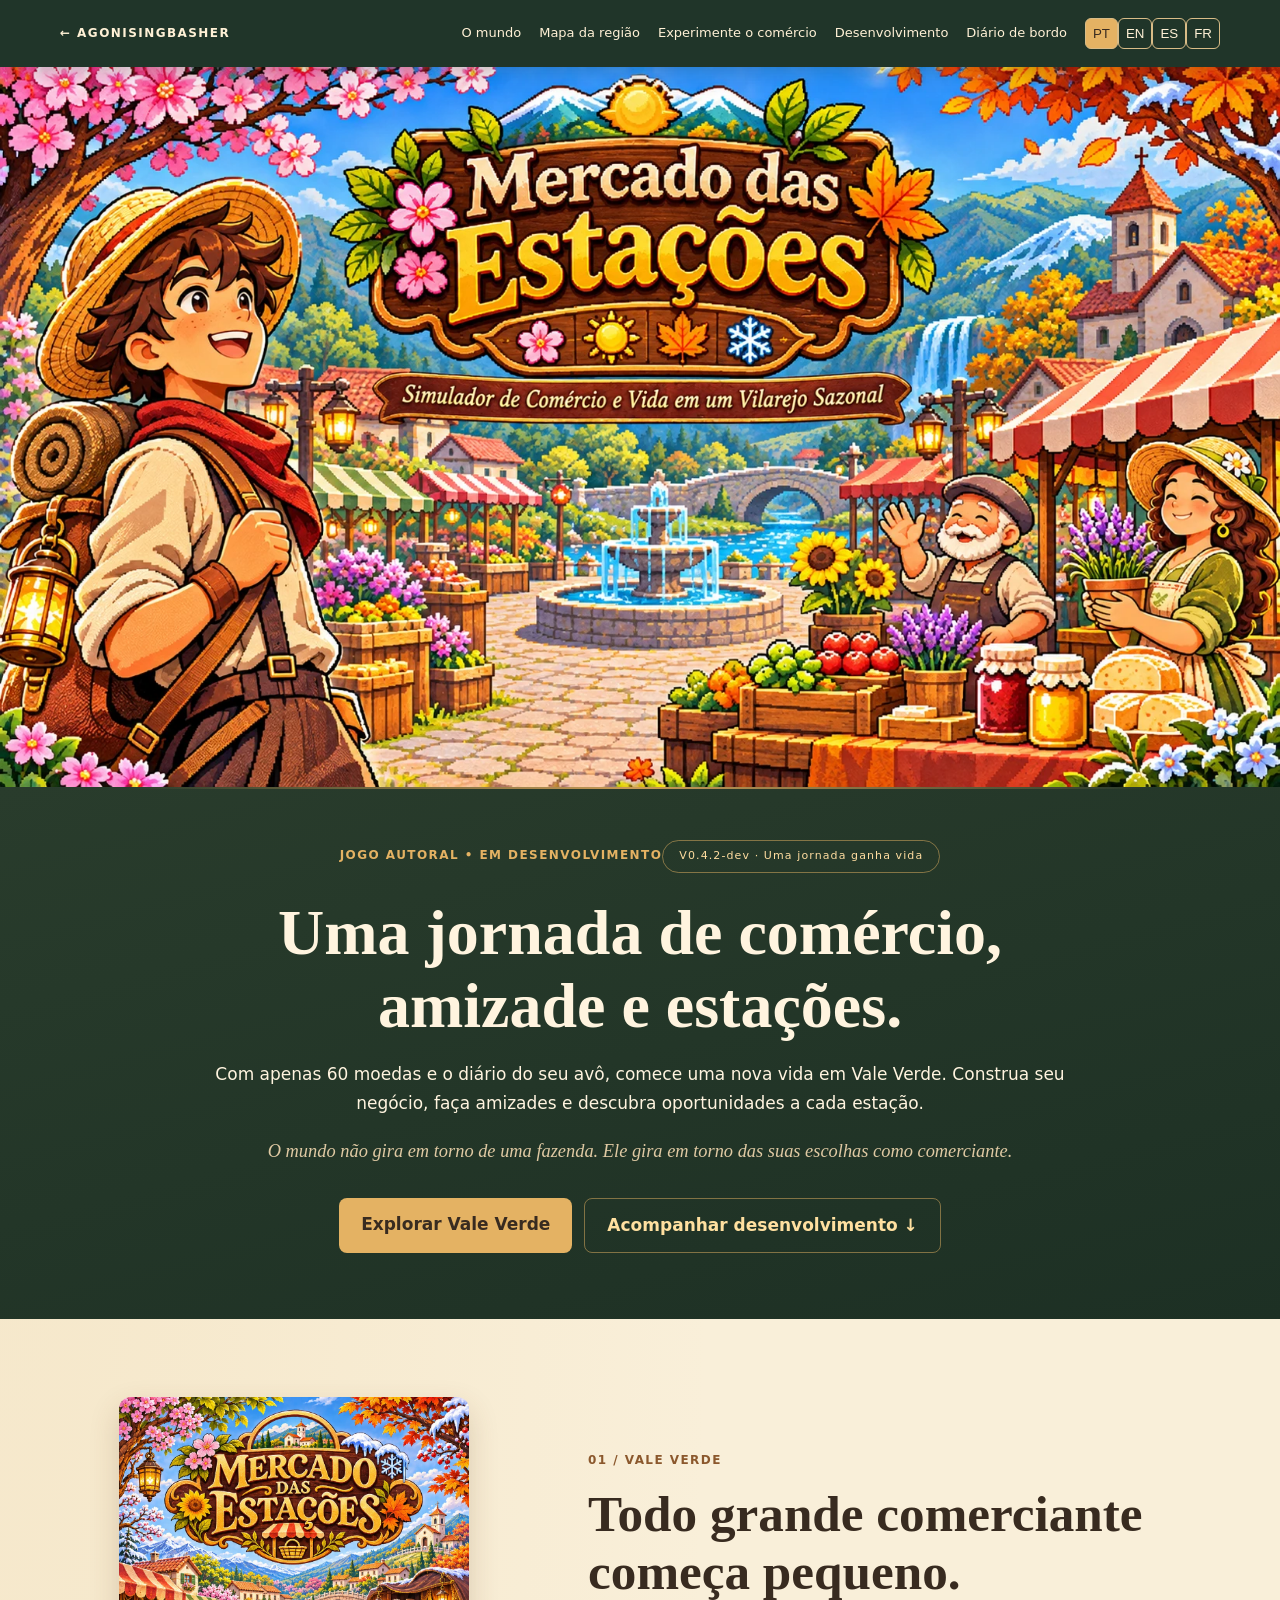
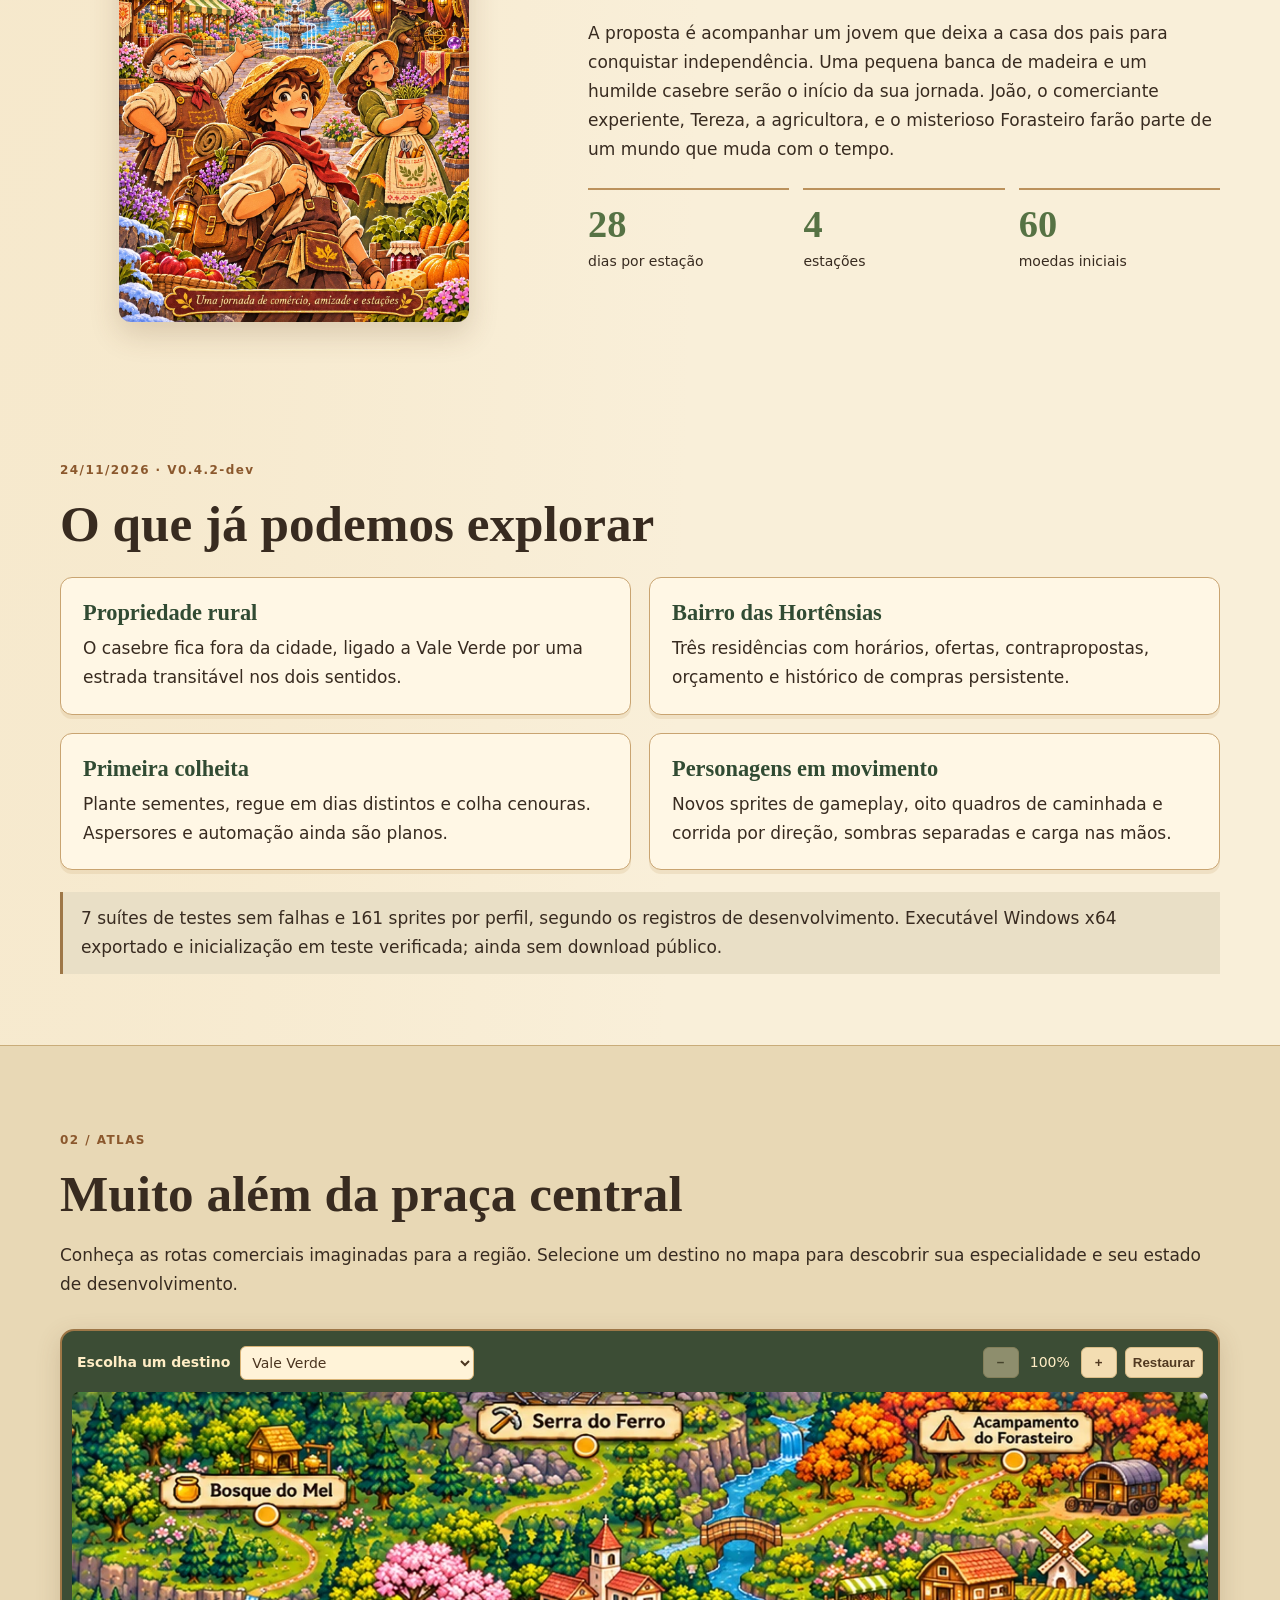
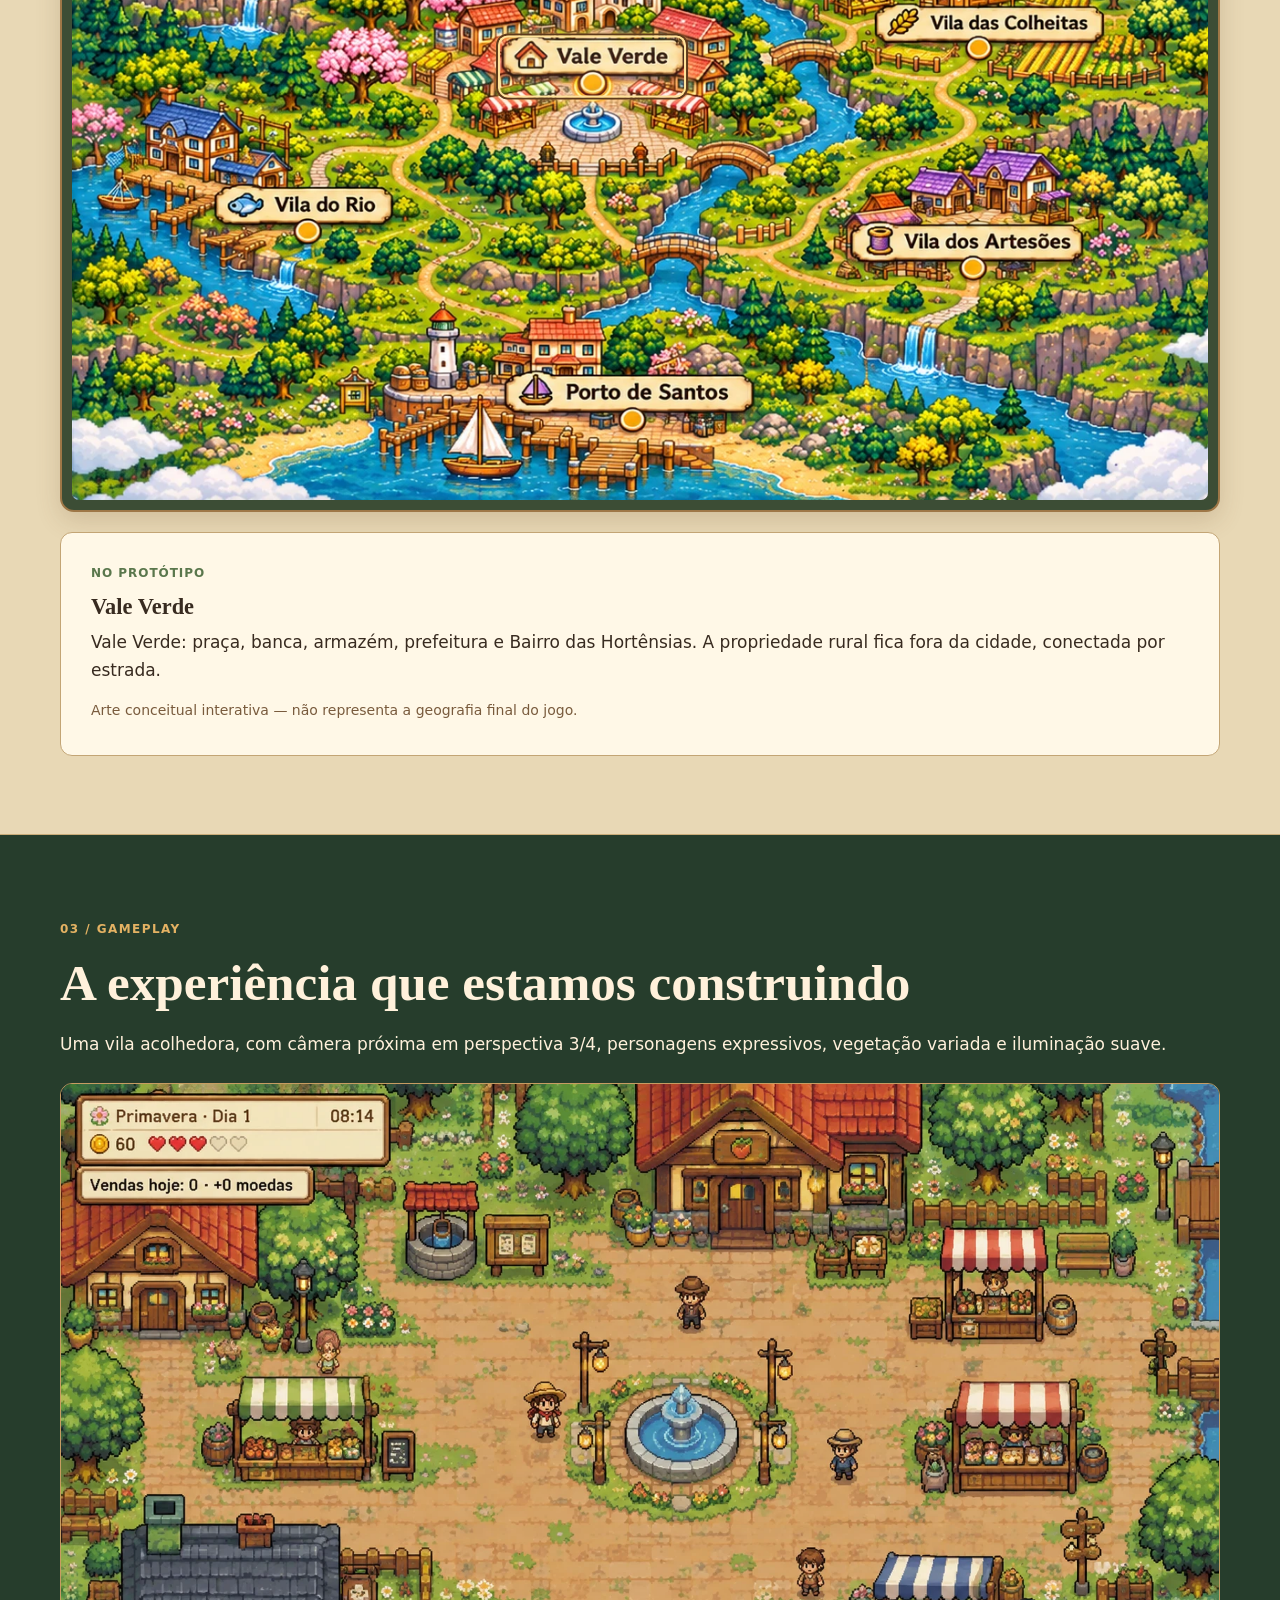
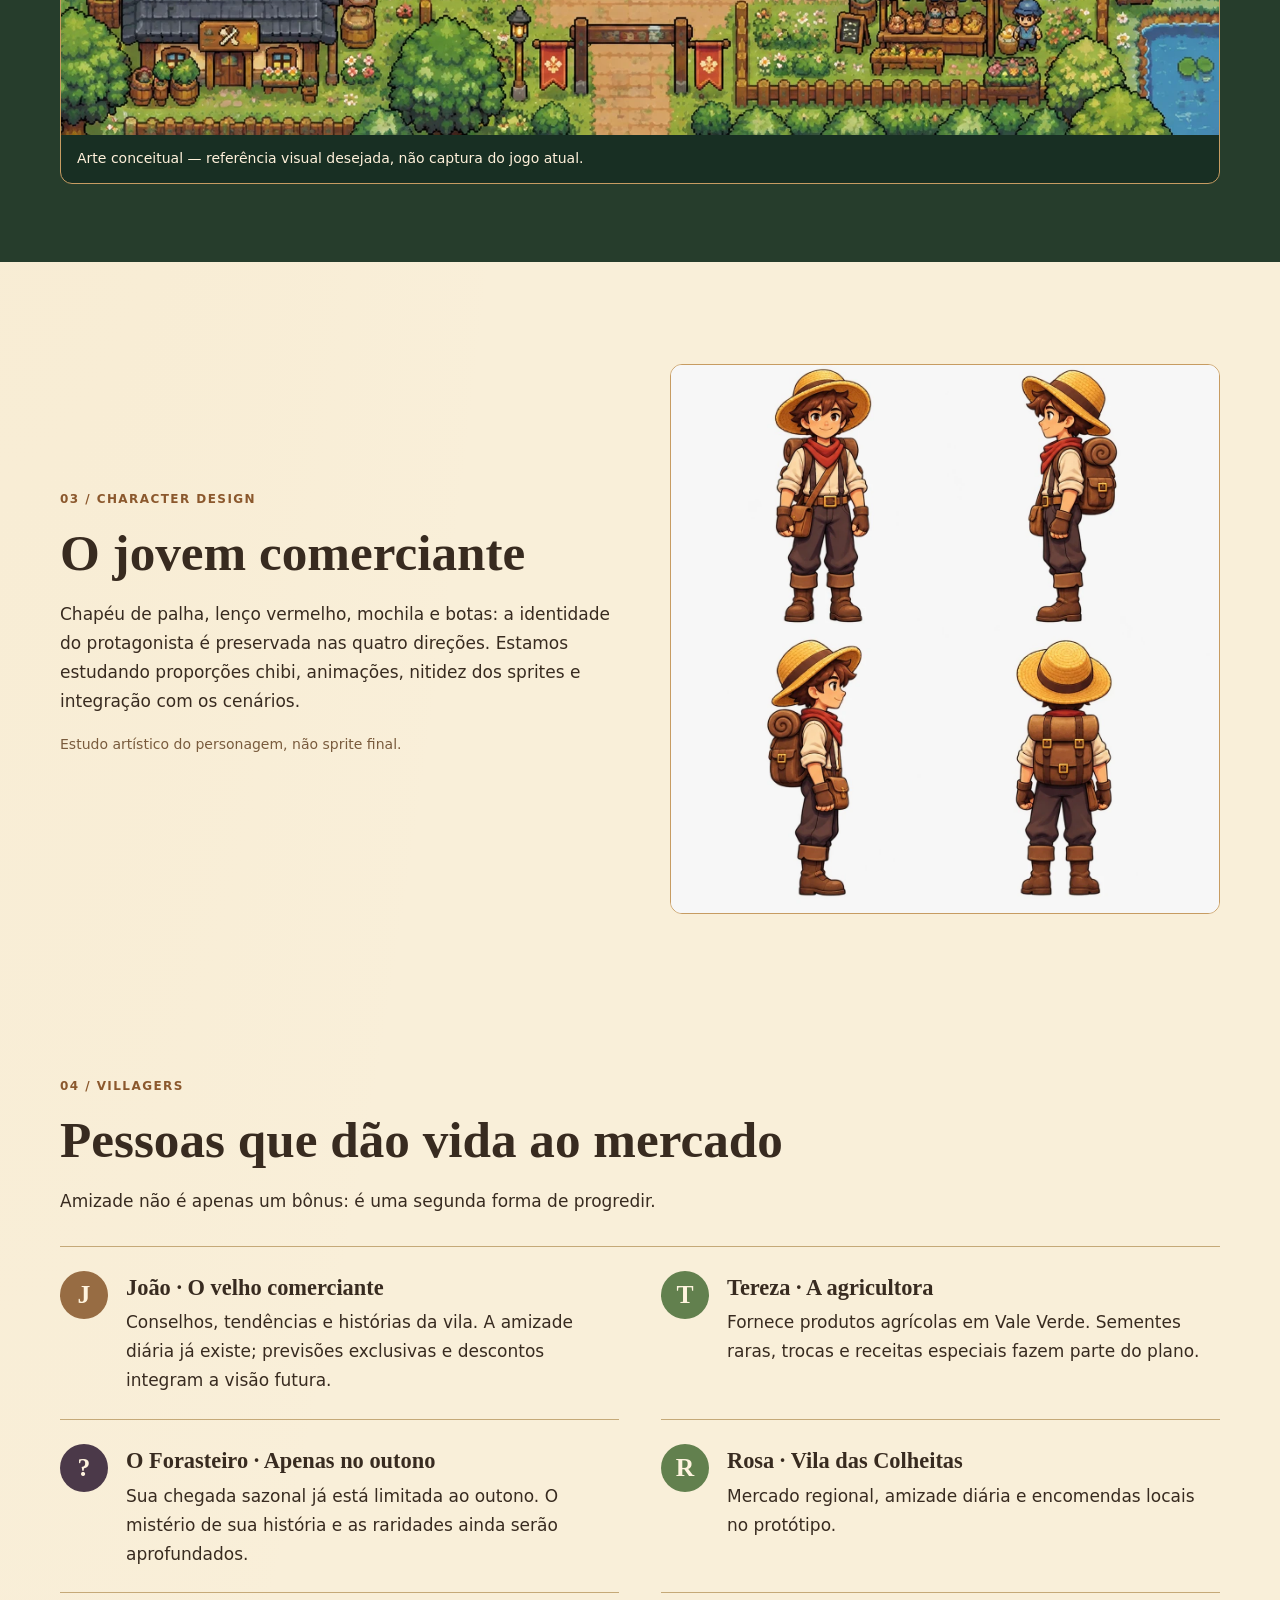
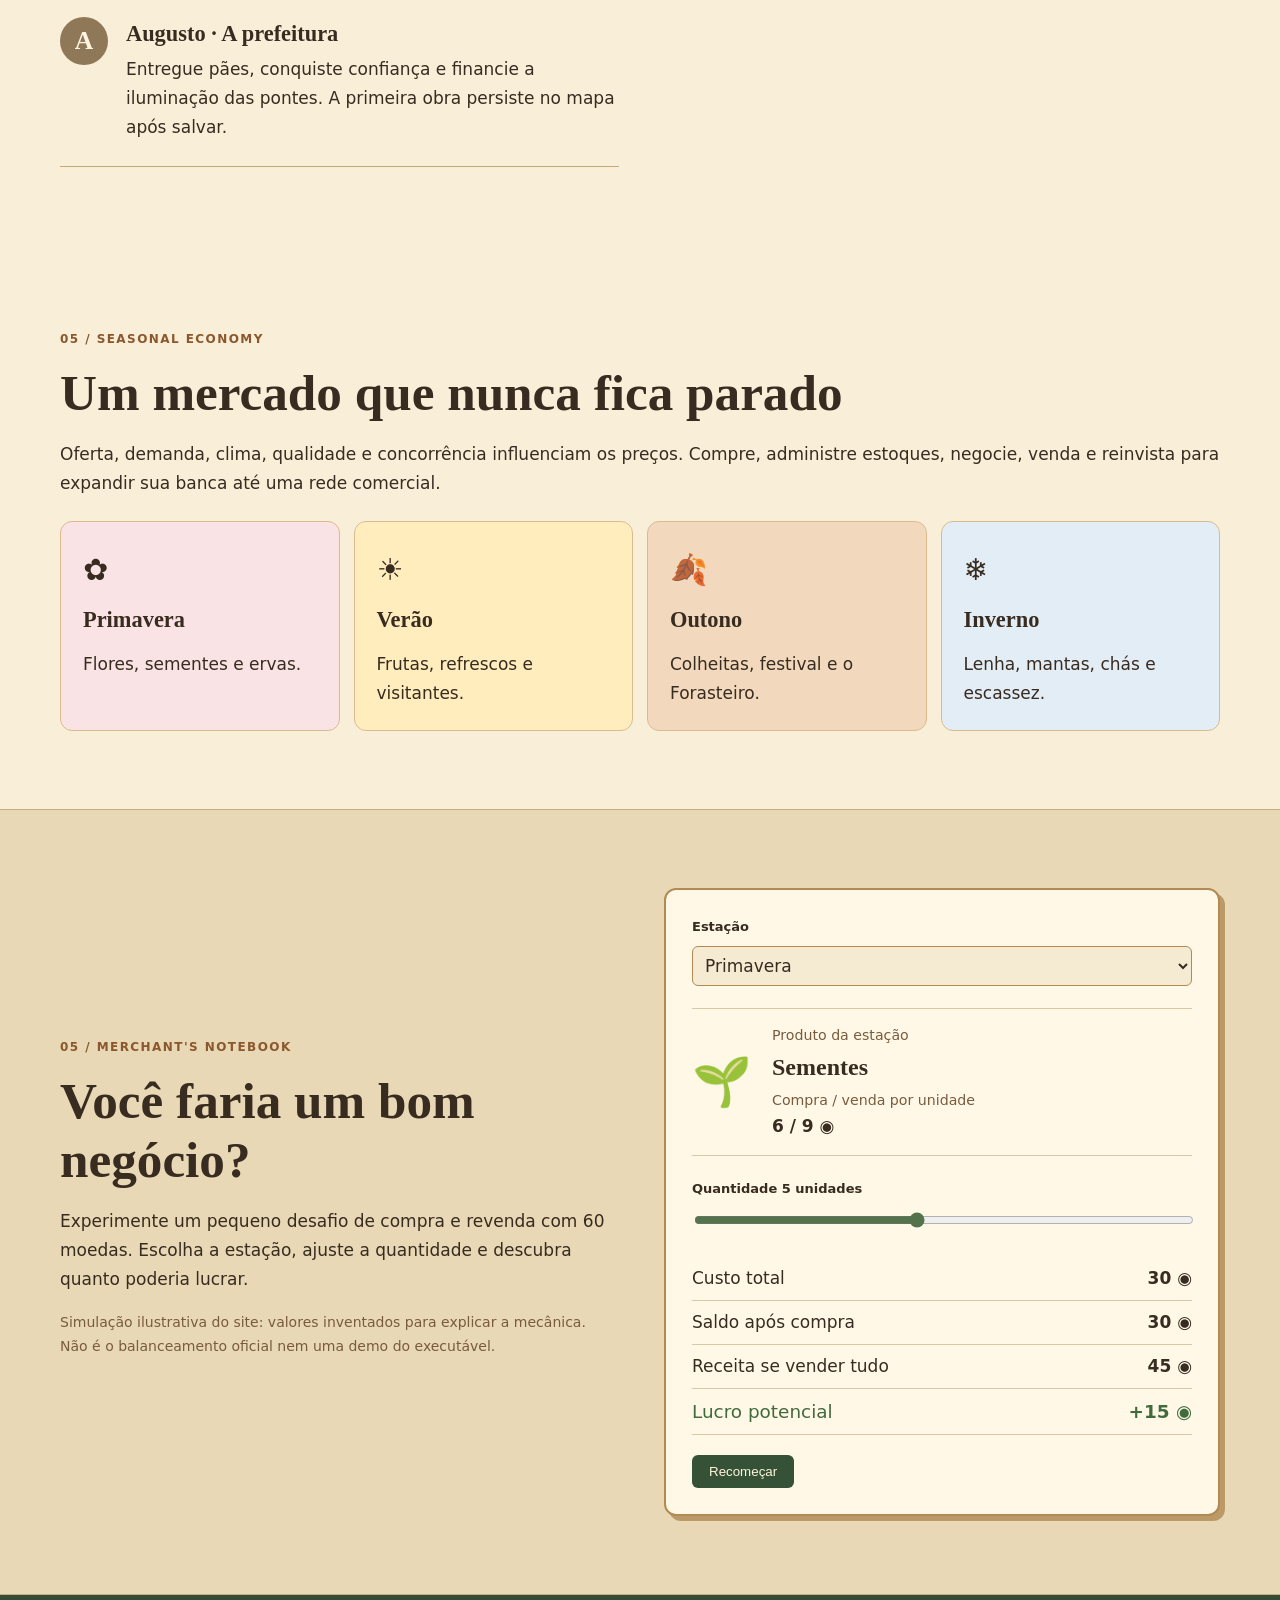
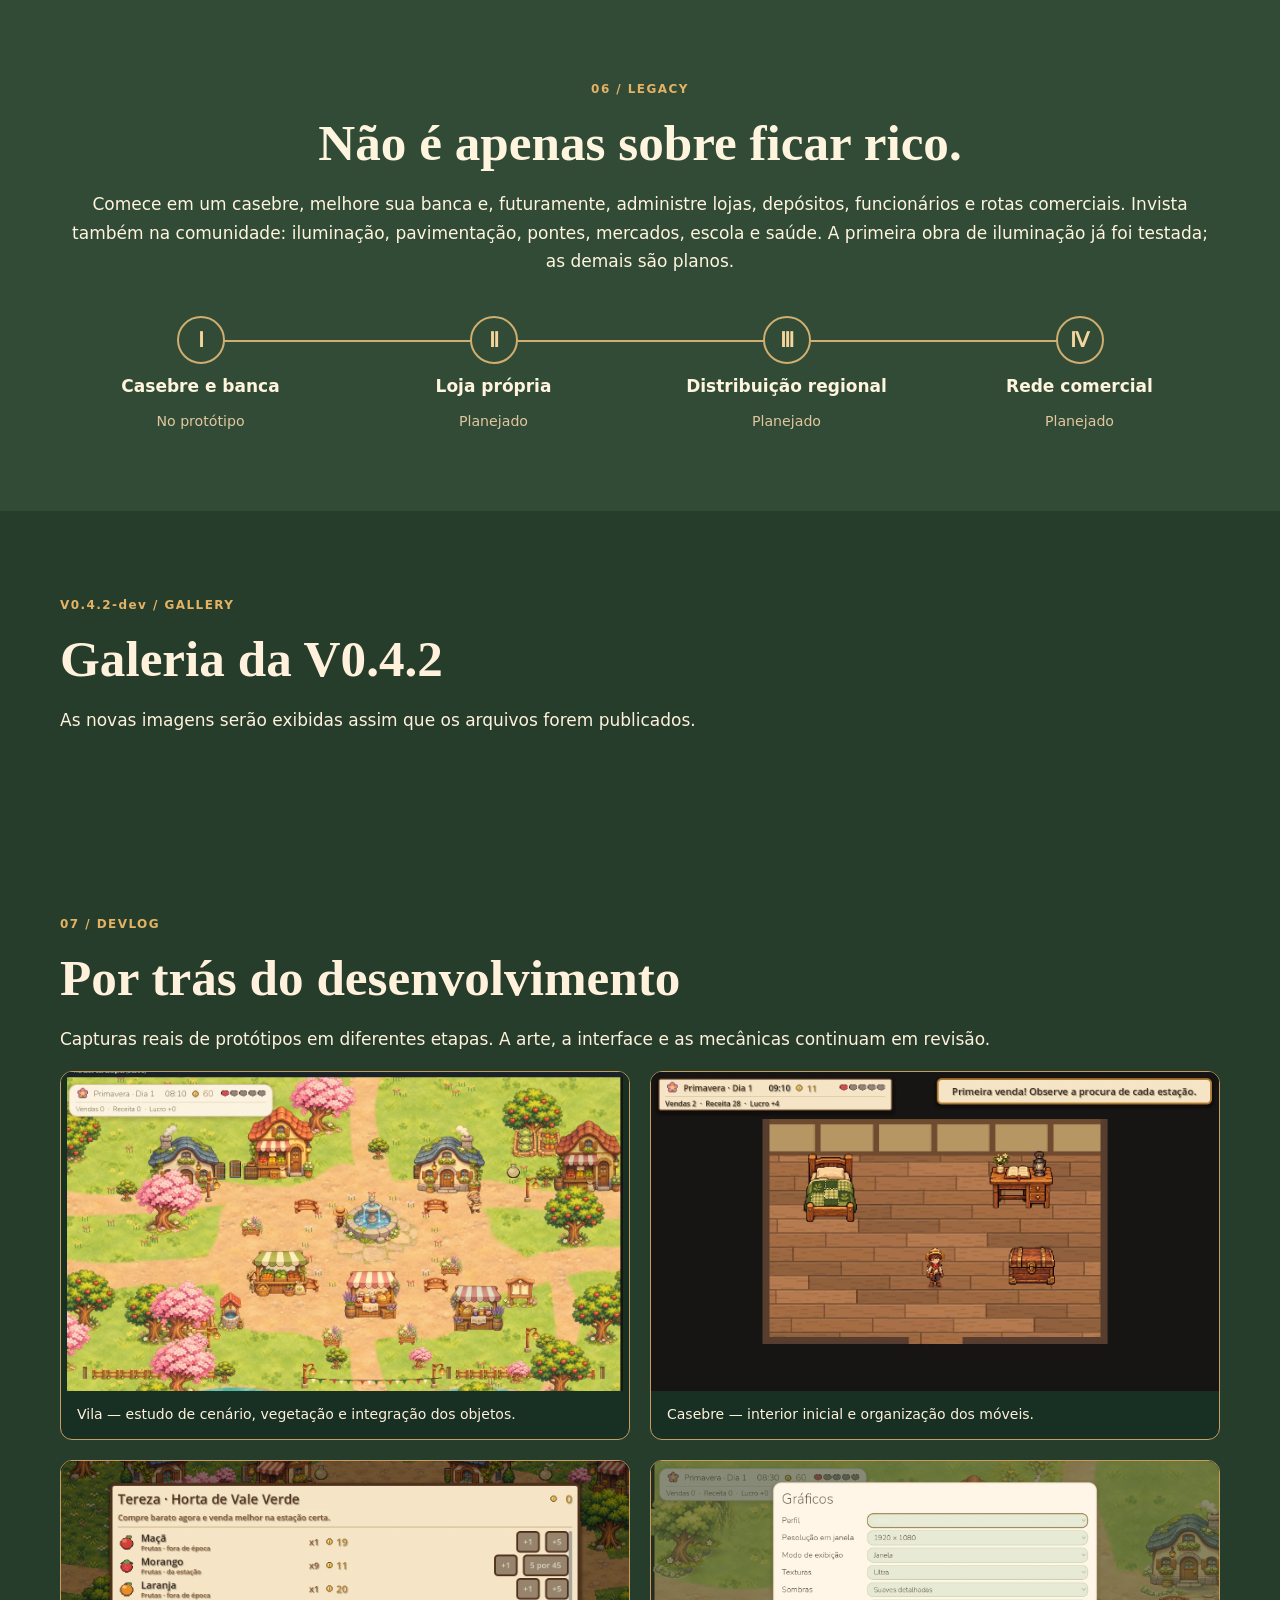
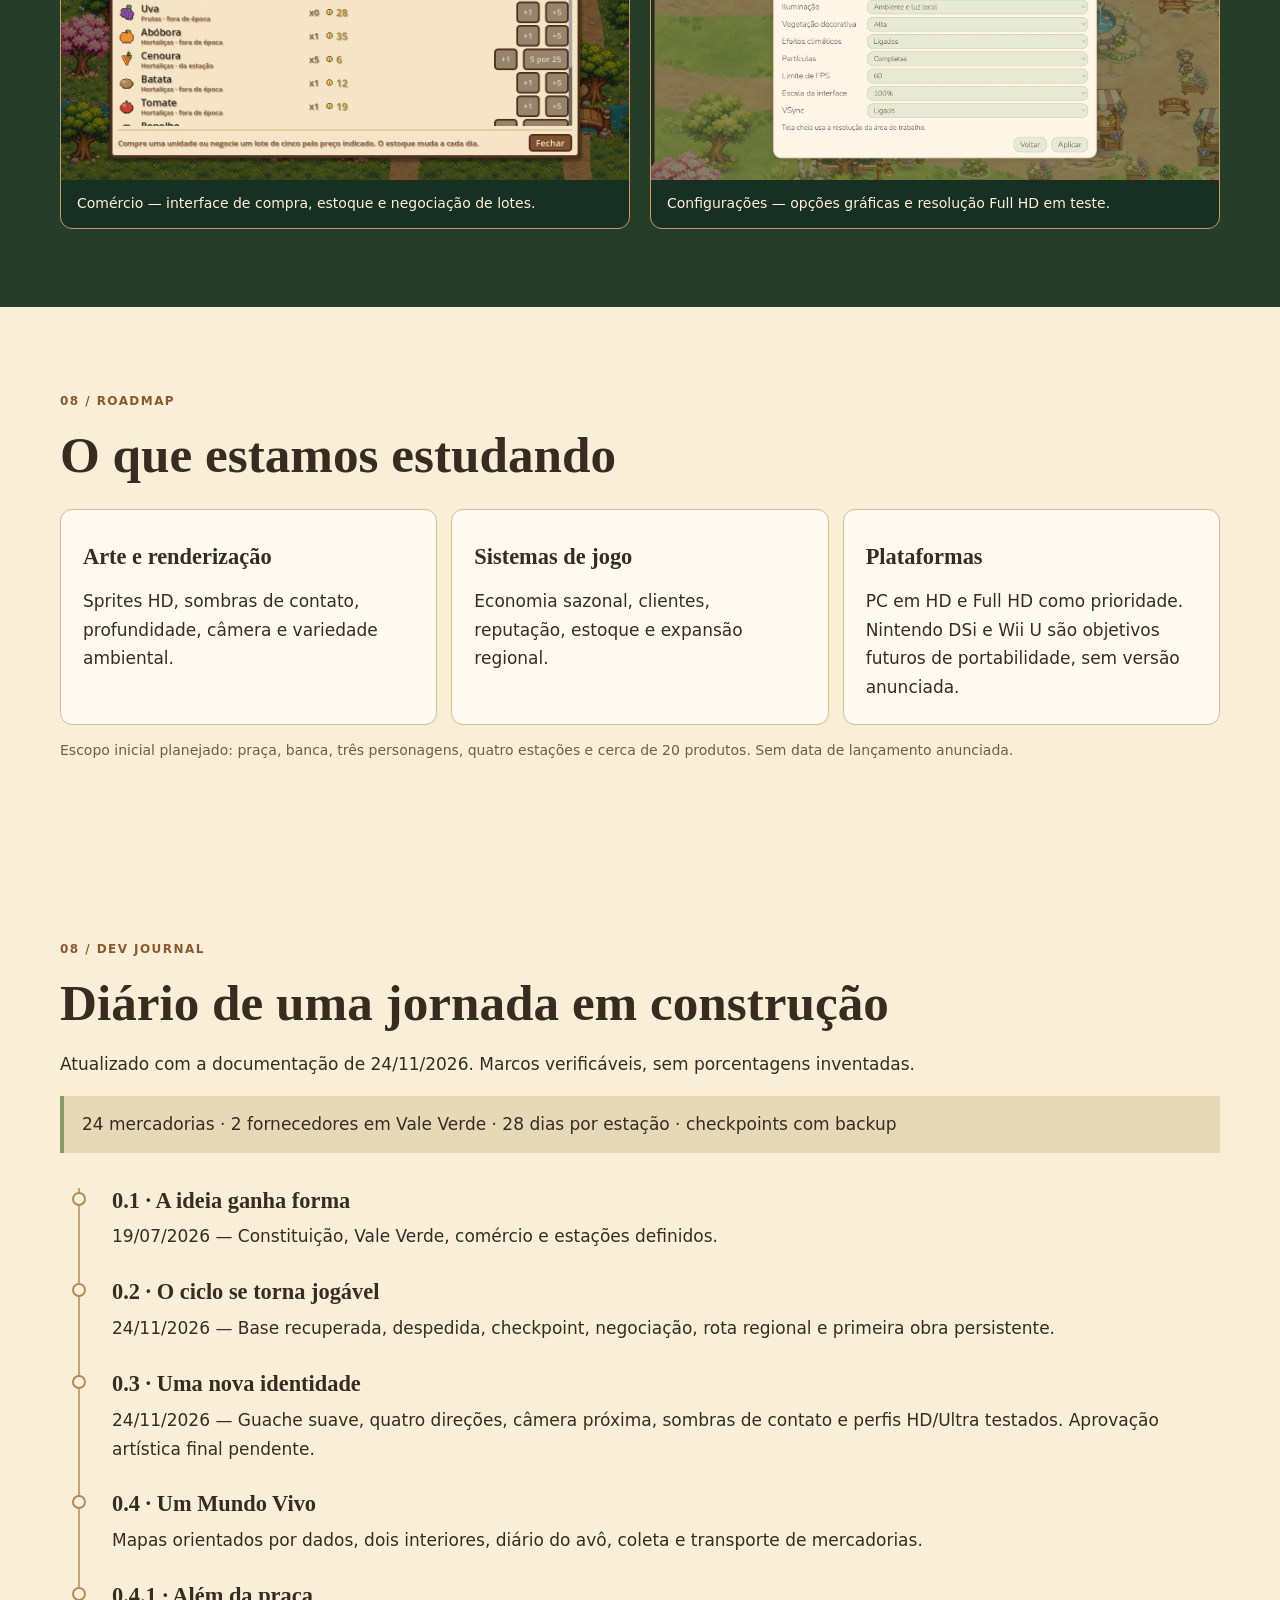
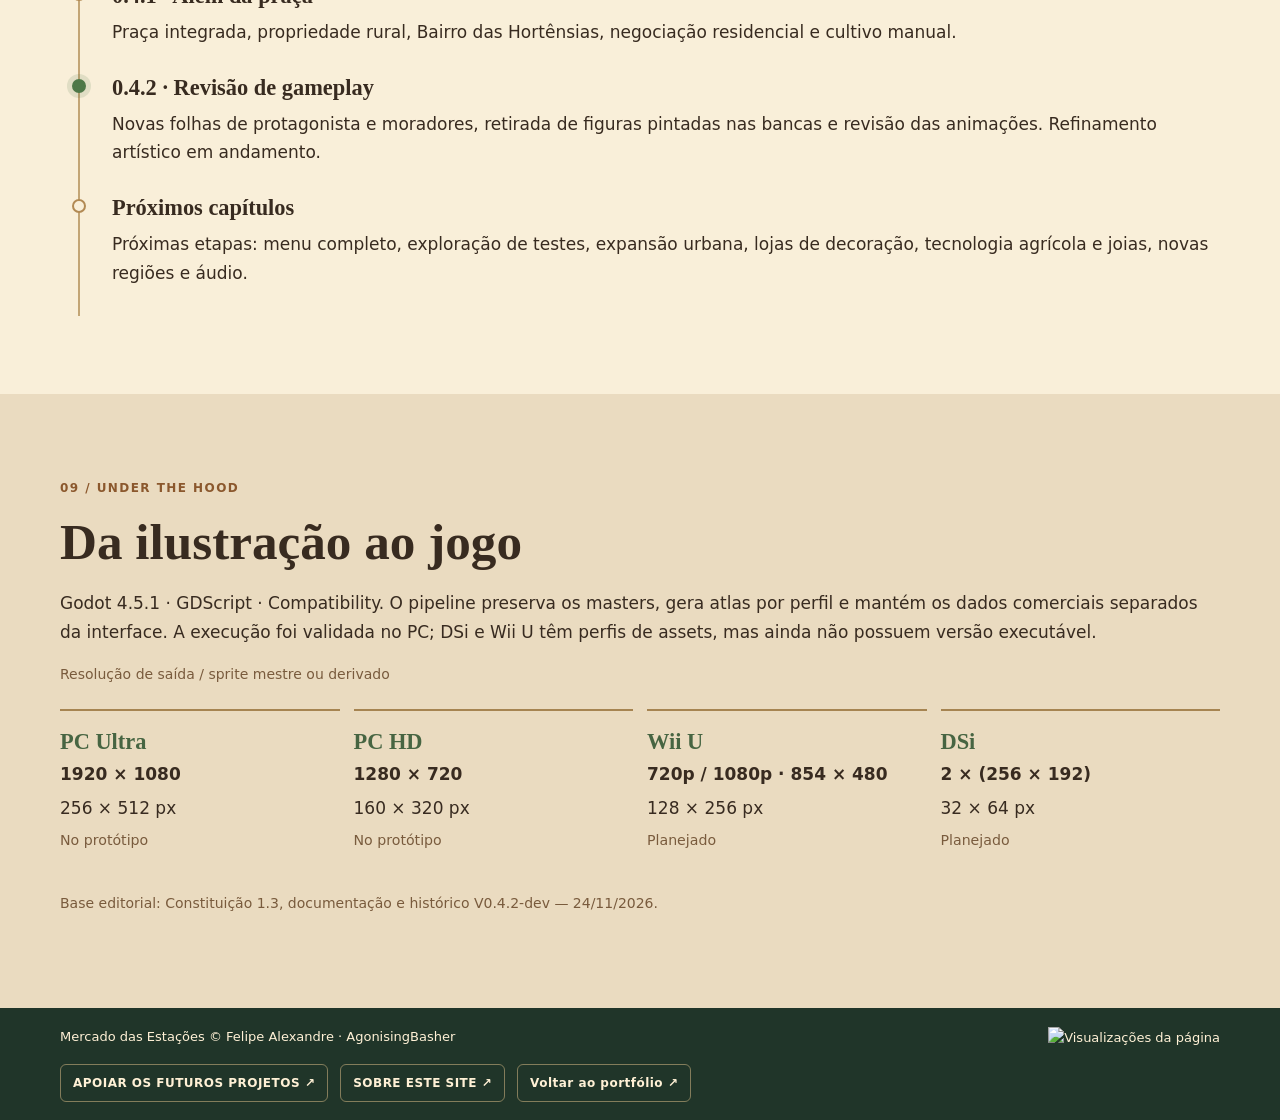
==== commit 1c32de7b: "Prepare classified v0.4.2 image gallery with four-language captions" ====
--- a/mercado-das-estacoes/index.html
+++ b/mercado-das-estacoes/index.html
@@ -1 +1 @@
-<!doctype html><html lang="pt-BR"><head><meta charset="utf-8"><meta name="viewport" content="width=device-width,initial-scale=1"><meta name="description" content="Mercado das Estações — um jogo autoral de comércio, amizade e vida em Vale Verde."><link rel="icon" href="favicon.svg"><title>Mercado das Estações | AgonisingBasher</title><link rel="stylesheet" href="style.css?v=dev042"><script defer src="script.js?v=dev042"></script></head><body><header><a class="brand" href="https://agonisingbasher.github.io/personal-website/?lang=pt-BR#projetos">← AGONISINGBASHER</a><nav><a href="#mundo" data-t="world">O mundo</a><a href="#regiao"><span data-new="navMap" >Mapa da região</span></a><a href="#mercado"><span data-new="navMarket" >Experimente o comércio</span></a><a href="#dev" data-t="dev">Desenvolvimento</a><a href="#diario"><span data-new="navJournal" >Diário de bordo</span></a><span id="languages"><button data-lang="pt-BR">PT</button><button data-lang="en">EN</button><button data-lang="es">ES</button><button data-lang="fr">FR</button></span></nav></header><main><section class="hero"><img src="assets/banner.webp" alt="Mercado das Estações"><div class="hero-copy"><span class="eyebrow" data-t="status">JOGO AUTORAL • EM DESENVOLVIMENTO</span><p class="edition"><span data-new="version" >V0.4.2-dev · Uma jornada ganha vida</span></p><h1 data-t="headline">Uma jornada de comércio, amizade e estações.</h1><p data-t="intro">Com apenas 60 moedas e o diário do seu avô, comece uma nova vida em Vale Verde. Construa seu negócio, faça amizades e descubra oportunidades a cada estação.</p><p data-new="heroLead" class="hero-lead">O mundo não gira em torno de uma fazenda. Ele gira em torno das suas escolhas como comerciante.</p><div class="hero-actions"><a class="button" href="#regiao"><span data-new="explore" >Explorar Vale Verde</span></a><a class="button secondary-button" href="#dev" data-t="cta">Acompanhar desenvolvimento ↓</a></div></div></section><section id="mundo" class="wrap split"><img class="poster" src="assets/capa-vertical.webp" alt="Capa do jogo" loading="lazy"><div><span class="eyebrow">01 / VALE VERDE</span><h2 data-t="worldTitle">Todo grande comerciante começa pequeno.</h2><p data-t="story">A proposta é acompanhar um jovem que deixa a casa dos pais para conquistar independência. Uma pequena banca de madeira e um humilde casebre serão o início da sua jornada. João, o comerciante experiente, Tereza, a agricultora, e o misterioso Forasteiro farão parte de um mundo que muda com o tempo.</p><div class="facts"><div><b>28</b><span data-t="days">dias por estação</span></div><div><b>4</b><span data-t="seasons">estações</span></div><div><b>60</b><span data-t="coins">moedas iniciais</span></div></div></div></section><section class="wrap latest-update" id="novidades"><span class="eyebrow">24/11/2026 · V0.4.2-dev</span><h2 data-new="latestTitle">O que já podemos explorar</h2><div class="latest-grid"><article><h3 data-new="ruralTitle">Propriedade rural</h3><p data-new="ruralText">O casebre fica fora da cidade, ligado a Vale Verde por uma estrada transitável nos dois sentidos.</p></article><article><h3 data-new="homesTitle">Bairro das Hortênsias</h3><p data-new="homesText">Três residências com horários, ofertas, contrapropostas, orçamento e histórico de compras persistente.</p></article><article><h3 data-new="cropTitle">Primeira colheita</h3><p data-new="cropText">Plante sementes, regue em dias distintos e colha cenouras. Aspersores e automação ainda são planos.</p></article><article><h3 data-new="motionTitle">Personagens em movimento</h3><p data-new="motionText">Novos sprites de gameplay, oito quadros de caminhada e corrida por direção, sombras separadas e carga nas mãos.</p></article></div><p class="latest-test" data-new="testFacts">7 suítes de testes sem falhas e 161 sprites por perfil, segundo os registros de desenvolvimento. Executável Windows x64 exportado e inicialização em teste verificada; ainda sem download público.</p></section><section id="regiao" class="region-section"><div class="wrap"><span class="eyebrow">02 / ATLAS</span><h2 data-new="mapTitle" >Muito além da praça central</h2><p data-new="mapIntro" >Conheça as rotas comerciais imaginadas para a região. Selecione um destino no mapa para descobrir sua especialidade e seu estado de desenvolvimento.</p><div class="region-layout"><div class="atlas-frame"><div class="atlas-tools"><label for="atlas-destination" data-new="atlasSelect">Escolha um destino</label><select id="atlas-destination"><option value="0" data-new="valley">Vale Verde</option><option value="1" data-new="harvest">Vila das Colheitas</option><option value="2" data-new="honey">Bosque do Mel</option><option value="3" data-new="iron">Serra do Ferro</option><option value="4" data-new="river">Vila do Rio</option><option value="5" data-new="craft">Vila dos Artesões</option><option value="6" data-new="port">Porto de Santos</option><option value="7" data-new="camp">Acampamento do Forasteiro</option></select><div class="atlas-zoom"><button type="button" id="atlas-minus" aria-label="Diminuir zoom" data-atlas-label="zoomOut">−</button><output id="atlas-scale">100%</output><button type="button" id="atlas-plus" aria-label="Aumentar zoom" data-atlas-label="zoomIn">+</button><button type="button" id="atlas-reset" data-new="zoomReset">Restaurar</button></div></div><div class="atlas-viewport" id="atlas-viewport" tabindex="0" aria-label="Mapa ilustrado de Vale Verde"><div class="atlas-art" id="atlas-art"><img src="assets/mapa-vale-verde.webp" alt="Mapa ilustrado de Vale Verde e dos destinos comerciais" width="1245" height="776" loading="lazy"><button type="button" class="atlas-hotspot" data-region="0" style="left:45.783%;top:38.789%;width:16.546%;height:8.634%" aria-label="Vale Verde" title="Vale Verde" aria-pressed="true"><span class="atlas-sr">Vale Verde</span></button><button type="button" class="atlas-hotspot" data-region="1" style="left:80.723%;top:34.021%;width:20.402%;height:8.505%" aria-label="Vila das Colheitas" title="Vila das Colheitas" aria-pressed="false"><span class="atlas-sr">Vila das Colheitas</span></button><button type="button" class="atlas-hotspot" data-region="2" style="left:15.984%;top:15.206%;width:17.189%;height:8.376%" aria-label="Bosque do Mel" title="Bosque do Mel" aria-pressed="false"><span class="atlas-sr">Bosque do Mel</span></button><button type="button" class="atlas-hotspot" data-region="3" style="left:44.659%;top:5.155%;width:18.474%;height:8.505%" aria-label="Serra do Ferro" title="Serra do Ferro" aria-pressed="false"><span class="atlas-sr">Serra do Ferro</span></button><button type="button" class="atlas-hotspot" data-region="4" style="left:20.321%;top:60.180%;width:16.064%;height:8.505%" aria-label="Vila do Rio" title="Vila do Rio" aria-pressed="false"><span class="atlas-sr">Vila do Rio</span></button><button type="button" class="atlas-hotspot" data-region="5" style="left:78.876%;top:64.820%;width:20.884%;height:8.505%" aria-label="Vila dos Artesões" title="Vila dos Artesões" aria-pressed="false"><span class="atlas-sr">Vila dos Artesões</span></button><button type="button" class="atlas-hotspot" data-region="6" style="left:49.076%;top:86.082%;width:22.490%;height:8.505%" aria-label="Porto de Santos" title="Porto de Santos" aria-pressed="false"><span class="atlas-sr">Porto de Santos</span></button><button type="button" class="atlas-hotspot" data-region="7" style="left:82.169%;top:6.057%;width:16.064%;height:9.665%" aria-label="Acampamento do Forasteiro" title="Acampamento do Forasteiro" aria-pressed="false"><span class="atlas-sr">Acampamento do Forasteiro</span></button></div></div></div><aside class="region-detail" aria-live="polite"><span class="region-status" id="regionStatus">No protótipo</span><h3 id="regionName">Vale Verde</h3><p id="regionText">Vale Verde: praça, banca, armazém, prefeitura e Bairro das Hortênsias. A propriedade rural fica fora da cidade, conectada por estrada.</p><p class="note" data-new="mapNote">Arte conceitual interativa — não representa a geografia final do jogo.</p></aside></div></div></section><section class="dark"><div class="wrap"><span class="eyebrow">03 / GAMEPLAY</span><h2 data-t="vision">A experiência que estamos construindo</h2><p data-t="visionText">Uma vila acolhedora, com câmera próxima em perspectiva 3/4, personagens expressivos, vegetação variada e iluminação suave.</p><figure><a href="assets/gameplay.webp"><img src="assets/gameplay.webp" alt="Referência de gameplay de Vale Verde" loading="lazy"></a><figcaption data-t="concept">Arte conceitual — referência visual desejada, não captura do jogo atual.</figcaption></figure></div></section><section class="wrap split character"><div><span class="eyebrow">03 / CHARACTER DESIGN</span><h2 data-t="hero">O jovem comerciante</h2><p data-t="heroText">Chapéu de palha, lenço vermelho, mochila e botas: a identidade do protagonista é preservada nas quatro direções. Estamos estudando proporções chibi, animações, nitidez dos sprites e integração com os cenários.</p><p class="note" data-t="heroNote">Estudo artístico do personagem, não sprite final.</p></div><figure><a href="assets/protagonista.webp"><img src="assets/protagonista.webp" alt="Modelo do protagonista em quatro direções" loading="lazy"></a></figure></section><section class="wrap people"><span class="eyebrow">04 / VILLAGERS</span><h2 data-new="peopleTitle" >Pessoas que dão vida ao mercado</h2><p data-new="peopleLead" >Amizade não é apenas um bônus: é uma segunda forma de progredir.</p><div class="people-list"><article><span class="initial initial-0" aria-hidden="true">J</span><div><h3 data-new="joao" >João · O velho comerciante</h3><p data-new="joaoText" >Conselhos, tendências e histórias da vila. A amizade diária já existe; previsões exclusivas e descontos integram a visão futura.</p></div></article><article><span class="initial initial-1" aria-hidden="true">T</span><div><h3 data-new="tereza" >Tereza · A agricultora</h3><p data-new="terezaText" >Fornece produtos agrícolas em Vale Verde. Sementes raras, trocas e receitas especiais fazem parte do plano.</p></div></article><article><span class="initial initial-2" aria-hidden="true">?</span><div><h3 data-new="stranger" >O Forasteiro · Apenas no outono</h3><p data-new="strangerText" >Sua chegada sazonal já está limitada ao outono. O mistério de sua história e as raridades ainda serão aprofundados.</p></div></article><article><span class="initial initial-3" aria-hidden="true">R</span><div><h3 data-new="rosa" >Rosa · Vila das Colheitas</h3><p data-new="rosaText" >Mercado regional, amizade diária e encomendas locais no protótipo.</p></div></article><article><span class="initial initial-4" aria-hidden="true">A</span><div><h3 data-new="augusto" >Augusto · A prefeitura</h3><p data-new="augustoText" >Entregue pães, conquiste confiança e financie a iluminação das pontes. A primeira obra persiste no mapa após salvar.</p></div></article></div></section><section class="wrap"><span class="eyebrow">05 / SEASONAL ECONOMY</span><h2 data-t="economy">Um mercado que nunca fica parado</h2><p data-t="economyText">Oferta, demanda, clima, qualidade e concorrência influenciam os preços. Compre, administre estoques, negocie, venda e reinvista para expandir sua banca até uma rede comercial.</p><div class="seasons"><article><i>✿</i><h3 data-t="spring">Primavera</h3><p data-t="springText">Flores, sementes e ervas.</p></article><article><i>☀</i><h3 data-t="summer">Verão</h3><p data-t="summerText">Frutas, refrescos e visitantes.</p></article><article><i>🍂</i><h3 data-t="autumn">Outono</h3><p data-t="autumnText">Colheitas, festival e o Forasteiro.</p></article><article><i>❄</i><h3 data-t="winter">Inverno</h3><p data-t="winterText">Lenha, mantas, chás e escassez.</p></article></div></section><section id="mercado" class="market-section"><div class="wrap market-layout"><div><span class="eyebrow">05 / MERCHANT'S NOTEBOOK</span><h2 data-new="marketTitle" >Você faria um bom negócio?</h2><p data-new="marketIntro" >Experimente um pequeno desafio de compra e revenda com 60 moedas. Escolha a estação, ajuste a quantidade e descubra quanto poderia lucrar.</p><p data-new="marketNote" class="note">Simulação ilustrativa do site: valores inventados para explicar a mecânica. Não é o balanceamento oficial nem uma demo do executável.</p></div><div class="market-book"><label for="marketSeason"><span data-new="marketSeason" >Estação</span></label><select id="marketSeason"><option value="0">Primavera</option><option value="1">Verão</option><option value="2">Outono</option><option value="3">Inverno</option></select><div class="market-item"><span id="productIcon" aria-hidden="true">🌱</span><div><small data-new="marketProduct" >Produto da estação</small><strong id="marketProductName">Sementes</strong><small data-new="marketUnit" >Compra / venda por unidade</small><b id="marketUnitPrice">6 / 9</b></div></div><label for="marketQty"><span data-new="marketQty" >Quantidade</span> <output id="marketQtyOut">5</output></label><input id="marketQty" type="range" min="1" max="10" value="5"><dl class="market-results"><div><dt><span data-new="marketBuy" >Custo total</span></dt><dd id="marketCost">30</dd></div><div><dt><span data-new="marketCash" >Saldo após compra</span></dt><dd id="marketBalance">30</dd></div><div><dt><span data-new="marketRevenue" >Receita se vender tudo</span></dt><dd id="marketRevenue">45</dd></div><div class="profit"><dt><span data-new="marketProfit" >Lucro potencial</span></dt><dd id="marketProfit">+15</dd></div></dl><button id="marketReset" class="paper-button" type="button"><span data-new="marketReset" >Recomeçar</span></button></div></div></section><section class="legacy"><div class="wrap"><span class="eyebrow">06 / LEGACY</span><h2 data-new="legacyTitle" >Não é apenas sobre ficar rico.</h2><p data-new="legacyText" >Comece em um casebre, melhore sua banca e, futuramente, administre lojas, depósitos, funcionários e rotas comerciais. Invista também na comunidade: iluminação, pavimentação, pontes, mercados, escola e saúde. A primeira obra de iluminação já foi testada; as demais são planos.</p><div class="legacy-path"><div><span>Ⅰ</span><strong data-new="stage1" >Casebre e banca</strong><small data-new="playable" >No protótipo</small></div><div><span>Ⅱ</span><strong data-new="stage2" >Loja própria</strong><small data-new="planned" >Planejado</small></div><div><span>Ⅲ</span><strong data-new="stage3" >Distribuição regional</strong><small data-new="planned" >Planejado</small></div><div><span>Ⅳ</span><strong data-new="stage4" >Rede comercial</strong><small data-new="planned" >Planejado</small></div></div></div></section><section id="dev" class="dark"><div class="wrap"><span class="eyebrow">07 / DEVLOG</span><h2 data-t="devTitle">Por trás do desenvolvimento</h2><p data-t="devIntro">Capturas reais de protótipos em diferentes etapas. A arte, a interface e as mecânicas continuam em revisão.</p><div class="gallery"><figure><a href="assets/vila-prototipo.webp"><img src="assets/vila-prototipo.webp" loading="lazy" alt="Protótipo da vila"></a><figcaption data-t="village">Vila — estudo de cenário, vegetação e integração dos objetos.</figcaption></figure><figure><a href="assets/casebre.webp"><img src="assets/casebre.webp" loading="lazy" alt="Protótipo do casebre"></a><figcaption data-t="house">Casebre — interior inicial e organização dos móveis.</figcaption></figure><figure><a href="assets/comercio.webp"><img src="assets/comercio.webp" loading="lazy" alt="Menu comercial"></a><figcaption data-t="trade">Comércio — interface de compra, estoque e negociação de lotes.</figcaption></figure><figure><a href="assets/configuracoes.webp"><img src="assets/configuracoes.webp" loading="lazy" alt="Configurações gráficas"></a><figcaption data-t="graphics">Configurações — opções gráficas e resolução Full HD em teste.</figcaption></figure></div></div></section><section class="wrap"><span class="eyebrow">08 / ROADMAP</span><h2 data-t="future">O que estamos estudando</h2><div class="roadmap"><article><h3 data-t="art">Arte e renderização</h3><p data-t="artText">Sprites HD, sombras de contato, profundidade, câmera e variedade ambiental.</p></article><article><h3 data-t="systems">Sistemas de jogo</h3><p data-t="systemsText">Economia sazonal, clientes, reputação, estoque e expansão regional.</p></article><article><h3 data-t="platform">Plataformas</h3><p data-t="platformText">PC em HD e Full HD como prioridade. Nintendo DSi e Wii U são objetivos futuros de portabilidade, sem versão anunciada.</p></article></div><p class="note" data-t="scope">Escopo inicial planejado: praça, banca, três personagens, quatro estações e cerca de 20 produtos. Sem data de lançamento anunciada.</p></section><section id="diario" class="wrap journal"><span class="eyebrow">08 / DEV JOURNAL</span><h2 data-new="journalTitle" >Diário de uma jornada em construção</h2><p data-new="journalIntro" >Atualizado com a documentação de 24/11/2026. Marcos verificáveis, sem porcentagens inventadas.</p><p class="prototype-facts"><span data-new="prototypeFacts" >24 mercadorias · 2 fornecedores em Vale Verde · 28 dias por estação · checkpoints com backup</span></p><div class="timeline"><article class=""><div class="timeline-dot"></div><h3 data-new="v1" >0.1 · A ideia ganha forma</h3><p data-new="v1text" >19/07/2026 — Constituição, Vale Verde, comércio e estações definidos.</p></article><article class=""><div class="timeline-dot"></div><h3 data-new="v2" >0.2 · O ciclo se torna jogável</h3><p data-new="v2text" >24/11/2026 — Base recuperada, despedida, checkpoint, negociação, rota regional e primeira obra persistente.</p></article><article><div class="timeline-dot"></div><h3 data-new="v3" >0.3 · Uma nova identidade</h3><p data-new="v3text" >24/11/2026 — Guache suave, quatro direções, câmera próxima, sombras de contato e perfis HD/Ultra testados. Aprovação artística final pendente.</p></article><article><div class="timeline-dot"></div><h3 data-new="v4">0.4 · Um Mundo Vivo</h3><p data-new="v4text">Mapas orientados por dados, dois interiores, diário do avô, coleta e transporte de mercadorias.</p></article><article><div class="timeline-dot"></div><h3 data-new="v41">0.4.1 · Além da praça</h3><p data-new="v41text">Praça integrada, propriedade rural, Bairro das Hortênsias, negociação residencial e cultivo manual.</p></article><article class="current"><div class="timeline-dot"></div><h3 data-new="v42">0.4.2 · Revisão de gameplay</h3><p data-new="v42text">Novas folhas de protagonista e moradores, retirada de figuras pintadas nas bancas e revisão das animações. Refinamento artístico em andamento.</p></article><article class=""><div class="timeline-dot"></div><h3 data-new="next" >Próximos capítulos</h3><p data-new="nexttext" >Expansão empresarial e residencial, mais vilas, clima com impacto comercial, festivais, áudio, acessibilidade e balanceamento. Backends nativos de console ainda não implementados.</p></article></div></section><section class="tech-section"><div class="wrap"><span class="eyebrow">09 / UNDER THE HOOD</span><h2 data-new="techTitle" >Da ilustração ao jogo</h2><p data-new="techText" >Godot 4.5.1 · GDScript · Compatibility. O pipeline preserva os masters, gera atlas por perfil e mantém os dados comerciais separados da interface. A execução foi validada no PC; DSi e Wii U têm perfis de assets, mas ainda não possuem versão executável.</p><p data-new="techStats" class="note">Resolução de saída / sprite mestre ou derivado</p><div class="tech-profiles"><div><strong>PC Ultra</strong><b>1920 × 1080</b><span>256 × 512 px</span><small data-new="playable" >No protótipo</small></div><div><strong>PC HD</strong><b>1280 × 720</b><span>160 × 320 px</span><small data-new="playable" >No protótipo</small></div><div><strong>Wii U</strong><b>720p / 1080p · 854 × 480</b><span>128 × 256 px</span><small data-new="planned" >Planejado</small></div><div><strong>DSi</strong><b>2 × (256 × 192)</b><span>32 × 64 px</span><small data-new="planned" >Planejado</small></div></div><p data-new="sources" class="note">Base editorial: Constituição 1.2, contexto da sessão, direção artística, documentação técnica, briefs de banners, continuidade, README, roadmap e versões — revisão de 24/11/2026.</p></div></section></main><footer><span>Mercado das Estações © Felipe Alexandre · AgonisingBasher</span><div class="game-views"><img id="game-views" src="https://visitor-badge.laobi.icu/badge?page_id=agonisingbasher.mercado-das-estacoes&amp;left_text=Views&amp;left_color=%23203529&amp;right_color=%238b582d&amp;radius=3&amp;height=20" alt="Visualizações da página"></div><div class="game-footer-links"><a href="https://agonisingbasher.github.io/personal-website/support.html" data-footer="0">APOIAR OS FUTUROS PROJETOS ↗</a><a href="https://agonisingbasher.github.io/personal-website/site-development.html" data-footer="1">SOBRE ESTE SITE ↗</a><a href="https://agonisingbasher.github.io/personal-website/?lang=pt-BR#projetos" data-t="back">Voltar ao portfólio ↗</a></div></footer></body></html>
+<!doctype html><html lang="pt-BR"><head><meta charset="utf-8"><meta name="viewport" content="width=device-width,initial-scale=1"><meta name="description" content="Mercado das Estações — um jogo autoral de comércio, amizade e vida em Vale Verde."><link rel="icon" href="favicon.svg"><title>Mercado das Estações | AgonisingBasher</title><link rel="stylesheet" href="style.css?v=gallery042"><script defer src="script.js?v=gallery042"></script></head><body><header><a class="brand" href="https://agonisingbasher.github.io/personal-website/?lang=pt-BR#projetos">← AGONISINGBASHER</a><nav><a href="#mundo" data-t="world">O mundo</a><a href="#regiao"><span data-new="navMap" >Mapa da região</span></a><a href="#mercado"><span data-new="navMarket" >Experimente o comércio</span></a><a href="#dev" data-t="dev">Desenvolvimento</a><a href="#diario"><span data-new="navJournal" >Diário de bordo</span></a><span id="languages"><button data-lang="pt-BR">PT</button><button data-lang="en">EN</button><button data-lang="es">ES</button><button data-lang="fr">FR</button></span></nav></header><main><section class="hero"><img src="assets/banner.webp" alt="Mercado das Estações"><div class="hero-copy"><span class="eyebrow" data-t="status">JOGO AUTORAL • EM DESENVOLVIMENTO</span><p class="edition"><span data-new="version" >V0.4.2-dev · Uma jornada ganha vida</span></p><h1 data-t="headline">Uma jornada de comércio, amizade e estações.</h1><p data-t="intro">Com apenas 60 moedas e o diário do seu avô, comece uma nova vida em Vale Verde. Construa seu negócio, faça amizades e descubra oportunidades a cada estação.</p><p data-new="heroLead" class="hero-lead">O mundo não gira em torno de uma fazenda. Ele gira em torno das suas escolhas como comerciante.</p><div class="hero-actions"><a class="button" href="#regiao"><span data-new="explore" >Explorar Vale Verde</span></a><a class="button secondary-button" href="#dev" data-t="cta">Acompanhar desenvolvimento ↓</a></div></div></section><section id="mundo" class="wrap split"><img class="poster" src="assets/capa-vertical.webp" alt="Capa do jogo" loading="lazy"><div><span class="eyebrow">01 / VALE VERDE</span><h2 data-t="worldTitle">Todo grande comerciante começa pequeno.</h2><p data-t="story">A proposta é acompanhar um jovem que deixa a casa dos pais para conquistar independência. Uma pequena banca de madeira e um humilde casebre serão o início da sua jornada. João, o comerciante experiente, Tereza, a agricultora, e o misterioso Forasteiro farão parte de um mundo que muda com o tempo.</p><div class="facts"><div><b>28</b><span data-t="days">dias por estação</span></div><div><b>4</b><span data-t="seasons">estações</span></div><div><b>60</b><span data-t="coins">moedas iniciais</span></div></div></div></section><section class="wrap latest-update" id="novidades"><span class="eyebrow">24/11/2026 · V0.4.2-dev</span><h2 data-new="latestTitle">O que já podemos explorar</h2><div class="latest-grid"><article><h3 data-new="ruralTitle">Propriedade rural</h3><p data-new="ruralText">O casebre fica fora da cidade, ligado a Vale Verde por uma estrada transitável nos dois sentidos.</p></article><article><h3 data-new="homesTitle">Bairro das Hortênsias</h3><p data-new="homesText">Três residências com horários, ofertas, contrapropostas, orçamento e histórico de compras persistente.</p></article><article><h3 data-new="cropTitle">Primeira colheita</h3><p data-new="cropText">Plante sementes, regue em dias distintos e colha cenouras. Aspersores e automação ainda são planos.</p></article><article><h3 data-new="motionTitle">Personagens em movimento</h3><p data-new="motionText">Novos sprites de gameplay, oito quadros de caminhada e corrida por direção, sombras separadas e carga nas mãos.</p></article></div><p class="latest-test" data-new="testFacts">7 suítes de testes sem falhas e 161 sprites por perfil, segundo os registros de desenvolvimento. Executável Windows x64 exportado e inicialização em teste verificada; ainda sem download público.</p></section><section id="regiao" class="region-section"><div class="wrap"><span class="eyebrow">02 / ATLAS</span><h2 data-new="mapTitle" >Muito além da praça central</h2><p data-new="mapIntro" >Conheça as rotas comerciais imaginadas para a região. Selecione um destino no mapa para descobrir sua especialidade e seu estado de desenvolvimento.</p><div class="region-layout"><div class="atlas-frame"><div class="atlas-tools"><label for="atlas-destination" data-new="atlasSelect">Escolha um destino</label><select id="atlas-destination"><option value="0" data-new="valley">Vale Verde</option><option value="1" data-new="harvest">Vila das Colheitas</option><option value="2" data-new="honey">Bosque do Mel</option><option value="3" data-new="iron">Serra do Ferro</option><option value="4" data-new="river">Vila do Rio</option><option value="5" data-new="craft">Vila dos Artesões</option><option value="6" data-new="port">Porto de Santos</option><option value="7" data-new="camp">Acampamento do Forasteiro</option></select><div class="atlas-zoom"><button type="button" id="atlas-minus" aria-label="Diminuir zoom" data-atlas-label="zoomOut">−</button><output id="atlas-scale">100%</output><button type="button" id="atlas-plus" aria-label="Aumentar zoom" data-atlas-label="zoomIn">+</button><button type="button" id="atlas-reset" data-new="zoomReset">Restaurar</button></div></div><div class="atlas-viewport" id="atlas-viewport" tabindex="0" aria-label="Mapa ilustrado de Vale Verde"><div class="atlas-art" id="atlas-art"><img src="assets/mapa-vale-verde.webp" alt="Mapa ilustrado de Vale Verde e dos destinos comerciais" width="1245" height="776" loading="lazy"><button type="button" class="atlas-hotspot" data-region="0" style="left:45.783%;top:38.789%;width:16.546%;height:8.634%" aria-label="Vale Verde" title="Vale Verde" aria-pressed="true"><span class="atlas-sr">Vale Verde</span></button><button type="button" class="atlas-hotspot" data-region="1" style="left:80.723%;top:34.021%;width:20.402%;height:8.505%" aria-label="Vila das Colheitas" title="Vila das Colheitas" aria-pressed="false"><span class="atlas-sr">Vila das Colheitas</span></button><button type="button" class="atlas-hotspot" data-region="2" style="left:15.984%;top:15.206%;width:17.189%;height:8.376%" aria-label="Bosque do Mel" title="Bosque do Mel" aria-pressed="false"><span class="atlas-sr">Bosque do Mel</span></button><button type="button" class="atlas-hotspot" data-region="3" style="left:44.659%;top:5.155%;width:18.474%;height:8.505%" aria-label="Serra do Ferro" title="Serra do Ferro" aria-pressed="false"><span class="atlas-sr">Serra do Ferro</span></button><button type="button" class="atlas-hotspot" data-region="4" style="left:20.321%;top:60.180%;width:16.064%;height:8.505%" aria-label="Vila do Rio" title="Vila do Rio" aria-pressed="false"><span class="atlas-sr">Vila do Rio</span></button><button type="button" class="atlas-hotspot" data-region="5" style="left:78.876%;top:64.820%;width:20.884%;height:8.505%" aria-label="Vila dos Artesões" title="Vila dos Artesões" aria-pressed="false"><span class="atlas-sr">Vila dos Artesões</span></button><button type="button" class="atlas-hotspot" data-region="6" style="left:49.076%;top:86.082%;width:22.490%;height:8.505%" aria-label="Porto de Santos" title="Porto de Santos" aria-pressed="false"><span class="atlas-sr">Porto de Santos</span></button><button type="button" class="atlas-hotspot" data-region="7" style="left:82.169%;top:6.057%;width:16.064%;height:9.665%" aria-label="Acampamento do Forasteiro" title="Acampamento do Forasteiro" aria-pressed="false"><span class="atlas-sr">Acampamento do Forasteiro</span></button></div></div></div><aside class="region-detail" aria-live="polite"><span class="region-status" id="regionStatus">No protótipo</span><h3 id="regionName">Vale Verde</h3><p id="regionText">Vale Verde: praça, banca, armazém, prefeitura e Bairro das Hortênsias. A propriedade rural fica fora da cidade, conectada por estrada.</p><p class="note" data-new="mapNote">Arte conceitual interativa — não representa a geografia final do jogo.</p></aside></div></div></section><section class="dark"><div class="wrap"><span class="eyebrow">03 / GAMEPLAY</span><h2 data-t="vision">A experiência que estamos construindo</h2><p data-t="visionText">Uma vila acolhedora, com câmera próxima em perspectiva 3/4, personagens expressivos, vegetação variada e iluminação suave.</p><figure><a href="assets/gameplay.webp"><img src="assets/gameplay.webp" alt="Referência de gameplay de Vale Verde" loading="lazy"></a><figcaption data-t="concept">Arte conceitual — referência visual desejada, não captura do jogo atual.</figcaption></figure></div></section><section class="wrap split character"><div><span class="eyebrow">03 / CHARACTER DESIGN</span><h2 data-t="hero">O jovem comerciante</h2><p data-t="heroText">Chapéu de palha, lenço vermelho, mochila e botas: a identidade do protagonista é preservada nas quatro direções. Estamos estudando proporções chibi, animações, nitidez dos sprites e integração com os cenários.</p><p class="note" data-t="heroNote">Estudo artístico do personagem, não sprite final.</p></div><figure><a href="assets/protagonista.webp"><img src="assets/protagonista.webp" alt="Modelo do protagonista em quatro direções" loading="lazy"></a></figure></section><section class="wrap people"><span class="eyebrow">04 / VILLAGERS</span><h2 data-new="peopleTitle" >Pessoas que dão vida ao mercado</h2><p data-new="peopleLead" >Amizade não é apenas um bônus: é uma segunda forma de progredir.</p><div class="people-list"><article><span class="initial initial-0" aria-hidden="true">J</span><div><h3 data-new="joao" >João · O velho comerciante</h3><p data-new="joaoText" >Conselhos, tendências e histórias da vila. A amizade diária já existe; previsões exclusivas e descontos integram a visão futura.</p></div></article><article><span class="initial initial-1" aria-hidden="true">T</span><div><h3 data-new="tereza" >Tereza · A agricultora</h3><p data-new="terezaText" >Fornece produtos agrícolas em Vale Verde. Sementes raras, trocas e receitas especiais fazem parte do plano.</p></div></article><article><span class="initial initial-2" aria-hidden="true">?</span><div><h3 data-new="stranger" >O Forasteiro · Apenas no outono</h3><p data-new="strangerText" >Sua chegada sazonal já está limitada ao outono. O mistério de sua história e as raridades ainda serão aprofundados.</p></div></article><article><span class="initial initial-3" aria-hidden="true">R</span><div><h3 data-new="rosa" >Rosa · Vila das Colheitas</h3><p data-new="rosaText" >Mercado regional, amizade diária e encomendas locais no protótipo.</p></div></article><article><span class="initial initial-4" aria-hidden="true">A</span><div><h3 data-new="augusto" >Augusto · A prefeitura</h3><p data-new="augustoText" >Entregue pães, conquiste confiança e financie a iluminação das pontes. A primeira obra persiste no mapa após salvar.</p></div></article></div></section><section class="wrap"><span class="eyebrow">05 / SEASONAL ECONOMY</span><h2 data-t="economy">Um mercado que nunca fica parado</h2><p data-t="economyText">Oferta, demanda, clima, qualidade e concorrência influenciam os preços. Compre, administre estoques, negocie, venda e reinvista para expandir sua banca até uma rede comercial.</p><div class="seasons"><article><i>✿</i><h3 data-t="spring">Primavera</h3><p data-t="springText">Flores, sementes e ervas.</p></article><article><i>☀</i><h3 data-t="summer">Verão</h3><p data-t="summerText">Frutas, refrescos e visitantes.</p></article><article><i>🍂</i><h3 data-t="autumn">Outono</h3><p data-t="autumnText">Colheitas, festival e o Forasteiro.</p></article><article><i>❄</i><h3 data-t="winter">Inverno</h3><p data-t="winterText">Lenha, mantas, chás e escassez.</p></article></div></section><section id="mercado" class="market-section"><div class="wrap market-layout"><div><span class="eyebrow">05 / MERCHANT'S NOTEBOOK</span><h2 data-new="marketTitle" >Você faria um bom negócio?</h2><p data-new="marketIntro" >Experimente um pequeno desafio de compra e revenda com 60 moedas. Escolha a estação, ajuste a quantidade e descubra quanto poderia lucrar.</p><p data-new="marketNote" class="note">Simulação ilustrativa do site: valores inventados para explicar a mecânica. Não é o balanceamento oficial nem uma demo do executável.</p></div><div class="market-book"><label for="marketSeason"><span data-new="marketSeason" >Estação</span></label><select id="marketSeason"><option value="0">Primavera</option><option value="1">Verão</option><option value="2">Outono</option><option value="3">Inverno</option></select><div class="market-item"><span id="productIcon" aria-hidden="true">🌱</span><div><small data-new="marketProduct" >Produto da estação</small><strong id="marketProductName">Sementes</strong><small data-new="marketUnit" >Compra / venda por unidade</small><b id="marketUnitPrice">6 / 9</b></div></div><label for="marketQty"><span data-new="marketQty" >Quantidade</span> <output id="marketQtyOut">5</output></label><input id="marketQty" type="range" min="1" max="10" value="5"><dl class="market-results"><div><dt><span data-new="marketBuy" >Custo total</span></dt><dd id="marketCost">30</dd></div><div><dt><span data-new="marketCash" >Saldo após compra</span></dt><dd id="marketBalance">30</dd></div><div><dt><span data-new="marketRevenue" >Receita se vender tudo</span></dt><dd id="marketRevenue">45</dd></div><div class="profit"><dt><span data-new="marketProfit" >Lucro potencial</span></dt><dd id="marketProfit">+15</dd></div></dl><button id="marketReset" class="paper-button" type="button"><span data-new="marketReset" >Recomeçar</span></button></div></div></section><section class="legacy"><div class="wrap"><span class="eyebrow">06 / LEGACY</span><h2 data-new="legacyTitle" >Não é apenas sobre ficar rico.</h2><p data-new="legacyText" >Comece em um casebre, melhore sua banca e, futuramente, administre lojas, depósitos, funcionários e rotas comerciais. Invista também na comunidade: iluminação, pavimentação, pontes, mercados, escola e saúde. A primeira obra de iluminação já foi testada; as demais são planos.</p><div class="legacy-path"><div><span>Ⅰ</span><strong data-new="stage1" >Casebre e banca</strong><small data-new="playable" >No protótipo</small></div><div><span>Ⅱ</span><strong data-new="stage2" >Loja própria</strong><small data-new="planned" >Planejado</small></div><div><span>Ⅲ</span><strong data-new="stage3" >Distribuição regional</strong><small data-new="planned" >Planejado</small></div><div><span>Ⅳ</span><strong data-new="stage4" >Rede comercial</strong><small data-new="planned" >Planejado</small></div></div></div></section><section class="dark" id="galeria-v042"><div class="wrap"><span class="eyebrow">V0.4.2-dev / GALLERY</span><h2 data-new="galHead0">Galeria da V0.4.2</h2><p id="v042-pending" data-new="galHead4">As novas imagens serão exibidas assim que os arquivos forem publicados.</p><div class="v042-group" hidden><h3 data-new="galHead1">Artes demonstrativas — não são capturas do jogo</h3><div class="gallery"><figure hidden class="v042-picture"><a href="assets/v042/banner_estacoes.webp"><img src="assets/v042/banner_estacoes.webp" alt="As quatro estações" decoding="async"></a><figcaption data-new="galImg0">As quatro estações</figcaption></figure><figure hidden class="v042-picture"><a href="assets/v042/banner_tereza.webp"><img src="assets/v042/banner_tereza.webp" alt="Tereza e suas colheitas" decoding="async"></a><figcaption data-new="galImg1">Tereza e suas colheitas</figcaption></figure></div></div><div class="v042-group" hidden><h3 data-new="galHead2">Capturas reais da V0.4.2-dev</h3><div class="gallery"><figure hidden class="v042-picture"><a href="assets/v042/hd_praca.webp"><img src="assets/v042/hd_praca.webp" alt="Praça central" decoding="async"></a><figcaption data-new="galImg2">Praça central</figcaption></figure><figure hidden class="v042-picture"><a href="assets/v042/hd_porta.webp"><img src="assets/v042/hd_porta.webp" alt="Armazém e interação" decoding="async"></a><figcaption data-new="galImg3">Armazém e interação</figcaption></figure><figure hidden class="v042-picture"><a href="assets/v042/hd_moradores.webp"><img src="assets/v042/hd_moradores.webp" alt="Protagonista e moradores" decoding="async"></a><figcaption data-new="galImg4">Protagonista e moradores</figcaption></figure><figure hidden class="v042-picture"><a href="assets/v042/hd_corrida.webp"><img src="assets/v042/hd_corrida.webp" alt="Teste de corrida" decoding="async"></a><figcaption data-new="galImg5">Teste de corrida</figcaption></figure><figure hidden class="v042-picture"><a href="assets/v042/hd_carga.webp"><img src="assets/v042/hd_carga.webp" alt="Transporte de mercadorias" decoding="async"></a><figcaption data-new="galImg6">Transporte de mercadorias</figcaption></figure></div></div><div class="v042-group" hidden><h3 data-new="galHead3">Estudos e evolução artística</h3><div class="gallery"><figure hidden class="v042-picture"><a href="assets/v042/spritesheet_npcs.webp"><img src="assets/v042/spritesheet_npcs.webp" alt="Folha de moradores" decoding="async"></a><figcaption data-new="galImg7">Folha de moradores</figcaption></figure><figure hidden class="v042-picture"><a href="assets/v042/comparacao.webp"><img src="assets/v042/comparacao.webp" alt="Antes e depois: V0.4.1 / V0.4.2" decoding="async"></a><figcaption data-new="galImg8">Antes e depois: V0.4.1 / V0.4.2</figcaption></figure></div></div></div></section><section id="dev" class="dark"><div class="wrap"><span class="eyebrow">07 / DEVLOG</span><h2 data-t="devTitle">Por trás do desenvolvimento</h2><p data-t="devIntro">Capturas reais de protótipos em diferentes etapas. A arte, a interface e as mecânicas continuam em revisão.</p><div class="gallery"><figure><a href="assets/vila-prototipo.webp"><img src="assets/vila-prototipo.webp" loading="lazy" alt="Protótipo da vila"></a><figcaption data-t="village">Vila — estudo de cenário, vegetação e integração dos objetos.</figcaption></figure><figure><a href="assets/casebre.webp"><img src="assets/casebre.webp" loading="lazy" alt="Protótipo do casebre"></a><figcaption data-t="house">Casebre — interior inicial e organização dos móveis.</figcaption></figure><figure><a href="assets/comercio.webp"><img src="assets/comercio.webp" loading="lazy" alt="Menu comercial"></a><figcaption data-t="trade">Comércio — interface de compra, estoque e negociação de lotes.</figcaption></figure><figure><a href="assets/configuracoes.webp"><img src="assets/configuracoes.webp" loading="lazy" alt="Configurações gráficas"></a><figcaption data-t="graphics">Configurações — opções gráficas e resolução Full HD em teste.</figcaption></figure></div></div></section><section class="wrap"><span class="eyebrow">08 / ROADMAP</span><h2 data-t="future">O que estamos estudando</h2><div class="roadmap"><article><h3 data-t="art">Arte e renderização</h3><p data-t="artText">Sprites HD, sombras de contato, profundidade, câmera e variedade ambiental.</p></article><article><h3 data-t="systems">Sistemas de jogo</h3><p data-t="systemsText">Economia sazonal, clientes, reputação, estoque e expansão regional.</p></article><article><h3 data-t="platform">Plataformas</h3><p data-t="platformText">PC em HD e Full HD como prioridade. Nintendo DSi e Wii U são objetivos futuros de portabilidade, sem versão anunciada.</p></article></div><p class="note" data-t="scope">Escopo inicial planejado: praça, banca, três personagens, quatro estações e cerca de 20 produtos. Sem data de lançamento anunciada.</p></section><section id="diario" class="wrap journal"><span class="eyebrow">08 / DEV JOURNAL</span><h2 data-new="journalTitle" >Diário de uma jornada em construção</h2><p data-new="journalIntro" >Atualizado com a documentação de 24/11/2026. Marcos verificáveis, sem porcentagens inventadas.</p><p class="prototype-facts"><span data-new="prototypeFacts" >24 mercadorias · 2 fornecedores em Vale Verde · 28 dias por estação · checkpoints com backup</span></p><div class="timeline"><article class=""><div class="timeline-dot"></div><h3 data-new="v1" >0.1 · A ideia ganha forma</h3><p data-new="v1text" >19/07/2026 — Constituição, Vale Verde, comércio e estações definidos.</p></article><article class=""><div class="timeline-dot"></div><h3 data-new="v2" >0.2 · O ciclo se torna jogável</h3><p data-new="v2text" >24/11/2026 — Base recuperada, despedida, checkpoint, negociação, rota regional e primeira obra persistente.</p></article><article><div class="timeline-dot"></div><h3 data-new="v3" >0.3 · Uma nova identidade</h3><p data-new="v3text" >24/11/2026 — Guache suave, quatro direções, câmera próxima, sombras de contato e perfis HD/Ultra testados. Aprovação artística final pendente.</p></article><article><div class="timeline-dot"></div><h3 data-new="v4">0.4 · Um Mundo Vivo</h3><p data-new="v4text">Mapas orientados por dados, dois interiores, diário do avô, coleta e transporte de mercadorias.</p></article><article><div class="timeline-dot"></div><h3 data-new="v41">0.4.1 · Além da praça</h3><p data-new="v41text">Praça integrada, propriedade rural, Bairro das Hortênsias, negociação residencial e cultivo manual.</p></article><article class="current"><div class="timeline-dot"></div><h3 data-new="v42">0.4.2 · Revisão de gameplay</h3><p data-new="v42text">Novas folhas de protagonista e moradores, retirada de figuras pintadas nas bancas e revisão das animações. Refinamento artístico em andamento.</p></article><article class=""><div class="timeline-dot"></div><h3 data-new="next" >Próximos capítulos</h3><p data-new="nexttext" >Expansão empresarial e residencial, mais vilas, clima com impacto comercial, festivais, áudio, acessibilidade e balanceamento. Backends nativos de console ainda não implementados.</p></article></div></section><section class="tech-section"><div class="wrap"><span class="eyebrow">09 / UNDER THE HOOD</span><h2 data-new="techTitle" >Da ilustração ao jogo</h2><p data-new="techText" >Godot 4.5.1 · GDScript · Compatibility. O pipeline preserva os masters, gera atlas por perfil e mantém os dados comerciais separados da interface. A execução foi validada no PC; DSi e Wii U têm perfis de assets, mas ainda não possuem versão executável.</p><p data-new="techStats" class="note">Resolução de saída / sprite mestre ou derivado</p><div class="tech-profiles"><div><strong>PC Ultra</strong><b>1920 × 1080</b><span>256 × 512 px</span><small data-new="playable" >No protótipo</small></div><div><strong>PC HD</strong><b>1280 × 720</b><span>160 × 320 px</span><small data-new="playable" >No protótipo</small></div><div><strong>Wii U</strong><b>720p / 1080p · 854 × 480</b><span>128 × 256 px</span><small data-new="planned" >Planejado</small></div><div><strong>DSi</strong><b>2 × (256 × 192)</b><span>32 × 64 px</span><small data-new="planned" >Planejado</small></div></div><p data-new="sources" class="note">Base editorial: Constituição 1.2, contexto da sessão, direção artística, documentação técnica, briefs de banners, continuidade, README, roadmap e versões — revisão de 24/11/2026.</p></div></section></main><footer><span>Mercado das Estações © Felipe Alexandre · AgonisingBasher</span><div class="game-views"><img id="game-views" src="https://visitor-badge.laobi.icu/badge?page_id=agonisingbasher.mercado-das-estacoes&amp;left_text=Views&amp;left_color=%23203529&amp;right_color=%238b582d&amp;radius=3&amp;height=20" alt="Visualizações da página"></div><div class="game-footer-links"><a href="https://agonisingbasher.github.io/personal-website/support.html" data-footer="0">APOIAR OS FUTUROS PROJETOS ↗</a><a href="https://agonisingbasher.github.io/personal-website/site-development.html" data-footer="1">SOBRE ESTE SITE ↗</a><a href="https://agonisingbasher.github.io/personal-website/?lang=pt-BR#projetos" data-t="back">Voltar ao portfólio ↗</a></div></footer></body></html>
--- a/mercado-das-estacoes/style.css
+++ b/mercado-das-estacoes/style.css
@@ -9,3 +9,5 @@
 .region-layout{display:flex;flex-direction:column;gap:20px}.atlas-frame{min-width:0;border:2px solid #9e7747;border-radius:14px;padding:10px;background:#3c4d35;box-shadow:0 8px 24px #63472330}.atlas-tools{display:flex;align-items:center;gap:10px;flex-wrap:wrap;padding:5px 5px 12px;color:#ffedc5;font-size:14px}.atlas-tools label{font-weight:700}.atlas-tools select{font:inherit;max-width:100%;padding:7px;color:#4b3520;background:#fff3d8;border:1px solid #d8b275;border-radius:6px}.atlas-zoom{display:flex;align-items:center;gap:8px;margin-left:auto}.atlas-zoom button{background:#f3ddb2;color:#513921;min-width:36px;font-weight:700}.atlas-zoom button:disabled{opacity:.45;cursor:default}.atlas-zoom output{min-width:46px;text-align:center}.atlas-viewport{overflow:auto;max-height:80vh;position:relative;border-radius:7px;scrollbar-color:#c29b60 #263e2c}.atlas-art{position:relative;width:100%;aspect-ratio:1245/776;min-width:100%;}.atlas-art img{display:block;width:100%;height:auto;user-select:none;pointer-events:none}.atlas-hotspot{position:absolute;transform:translate(-50%,-50%);border:2px solid transparent;background:transparent;border-radius:10px;padding:0;cursor:pointer;touch-action:manipulation}.atlas-hotspot:hover,.atlas-hotspot:focus-visible,.atlas-hotspot[aria-pressed=true]{background:#ffe0a01a;border:2px solid #ffe29a;box-shadow:0 0 0 2px #5e3a1b,0 0 14px #ffcd71}.atlas-sr{position:absolute;width:1px;height:1px;overflow:hidden;clip-path:inset(50%);white-space:nowrap}.region-detail{min-height:0;padding:24px 30px;display:block}.region-detail h3{margin:8px 0}.region-detail p{margin:8px 0}.region-detail .note{margin-top:14px}@media(max-width:760px){.atlas-frame{padding:6px}.atlas-tools{gap:8px}.atlas-zoom{margin-left:0}.atlas-viewport{max-height:70vh}.atlas-hotspot{min-width:24px;min-height:24px}.region-detail{padding:20px}}
 
 .latest-update{padding-top:54px;padding-bottom:54px}.latest-grid{display:grid;grid-template-columns:repeat(2,minmax(0,1fr));gap:18px;margin-top:24px}.latest-grid article{background:#fff7e5;border:1px solid #c9a471;border-radius:12px;padding:22px;box-shadow:0 4px 0 #c9a47133}.latest-grid h3{margin:0 0 8px;color:#314b33}.latest-grid p{margin:0}.latest-test{border-left:3px solid #9e7747;padding:12px 18px;margin-top:22px;background:#e9dfc6}@media(max-width:700px){.latest-grid{grid-template-columns:1fr}}
+
+#galeria-v042 [hidden]{display:none!important}.v042-group{margin-top:32px}.v042-group .gallery{display:grid;grid-template-columns:repeat(2,minmax(0,1fr));gap:18px}.v042-group figure{margin:0}.v042-group img{width:100%;height:auto;display:block;border-radius:8px}.v042-group figcaption{padding:10px 0}@media(max-width:700px){.v042-group .gallery{grid-template-columns:1fr}}
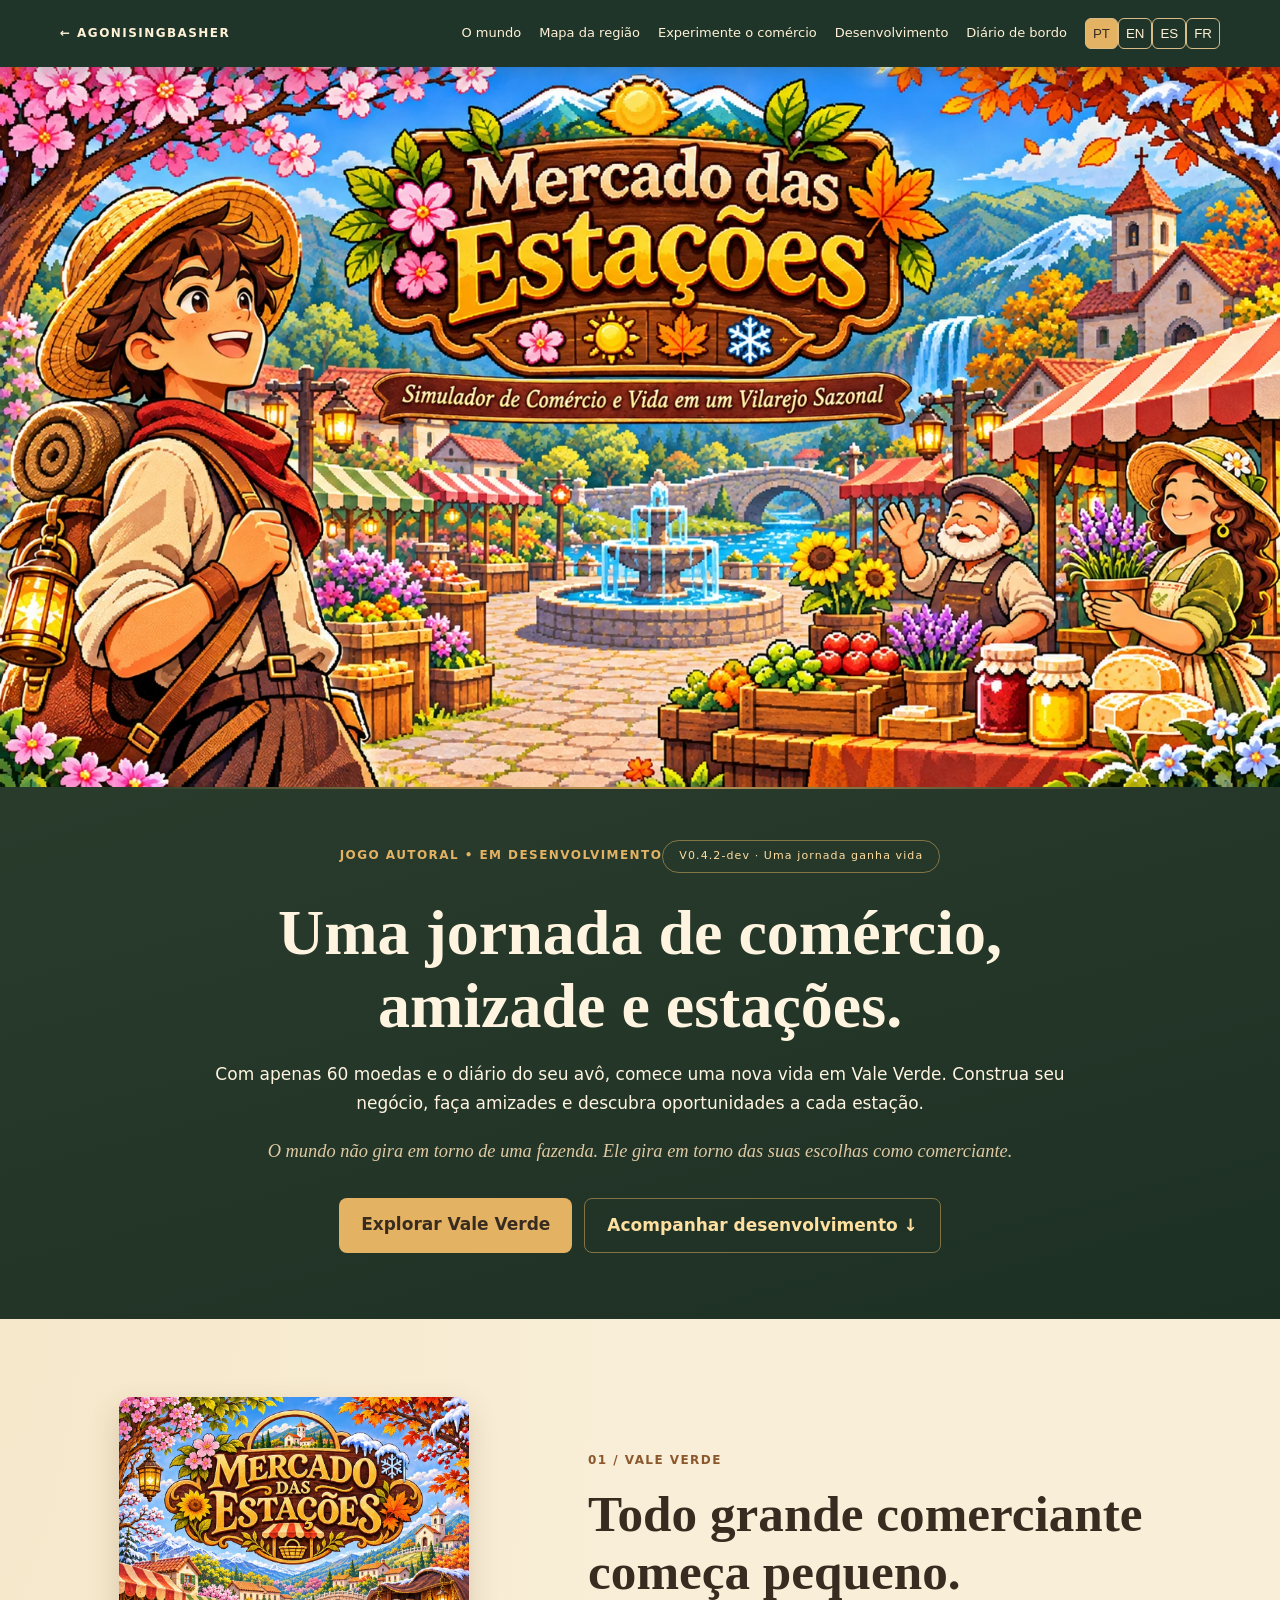
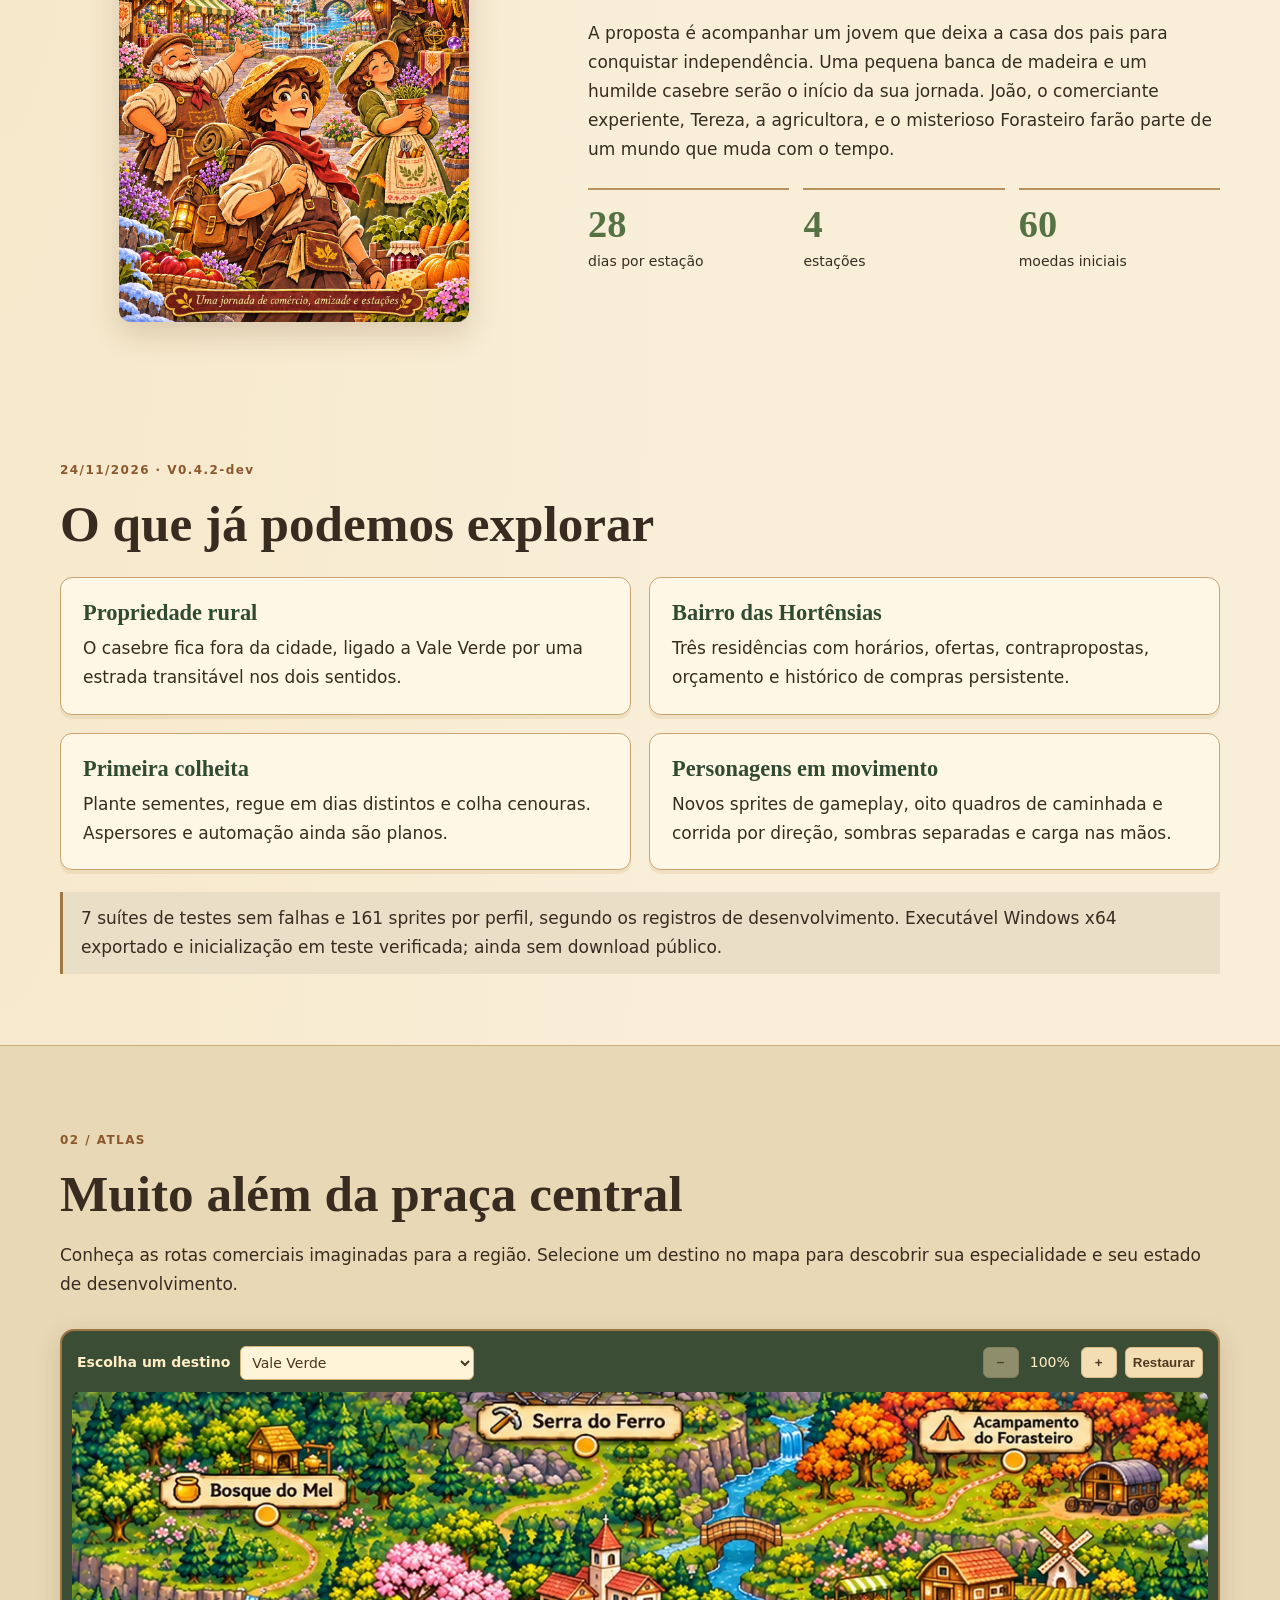
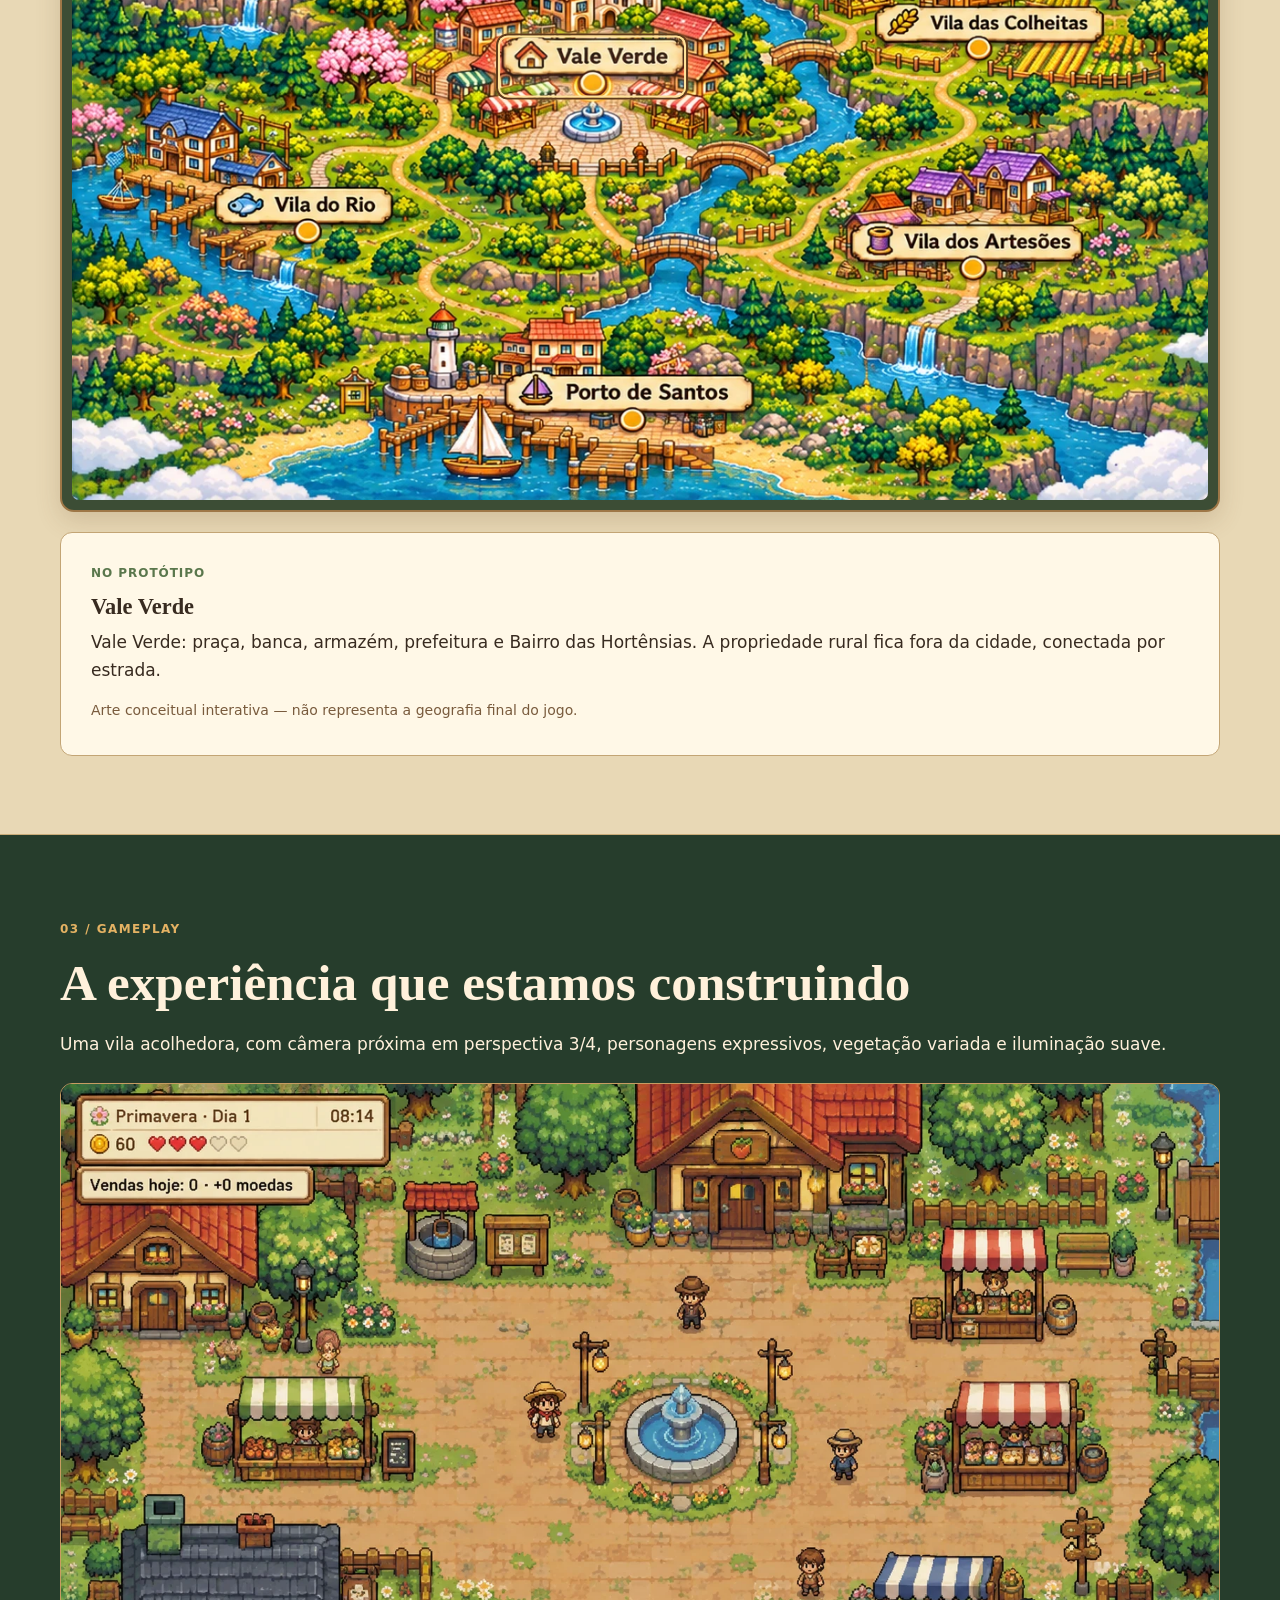
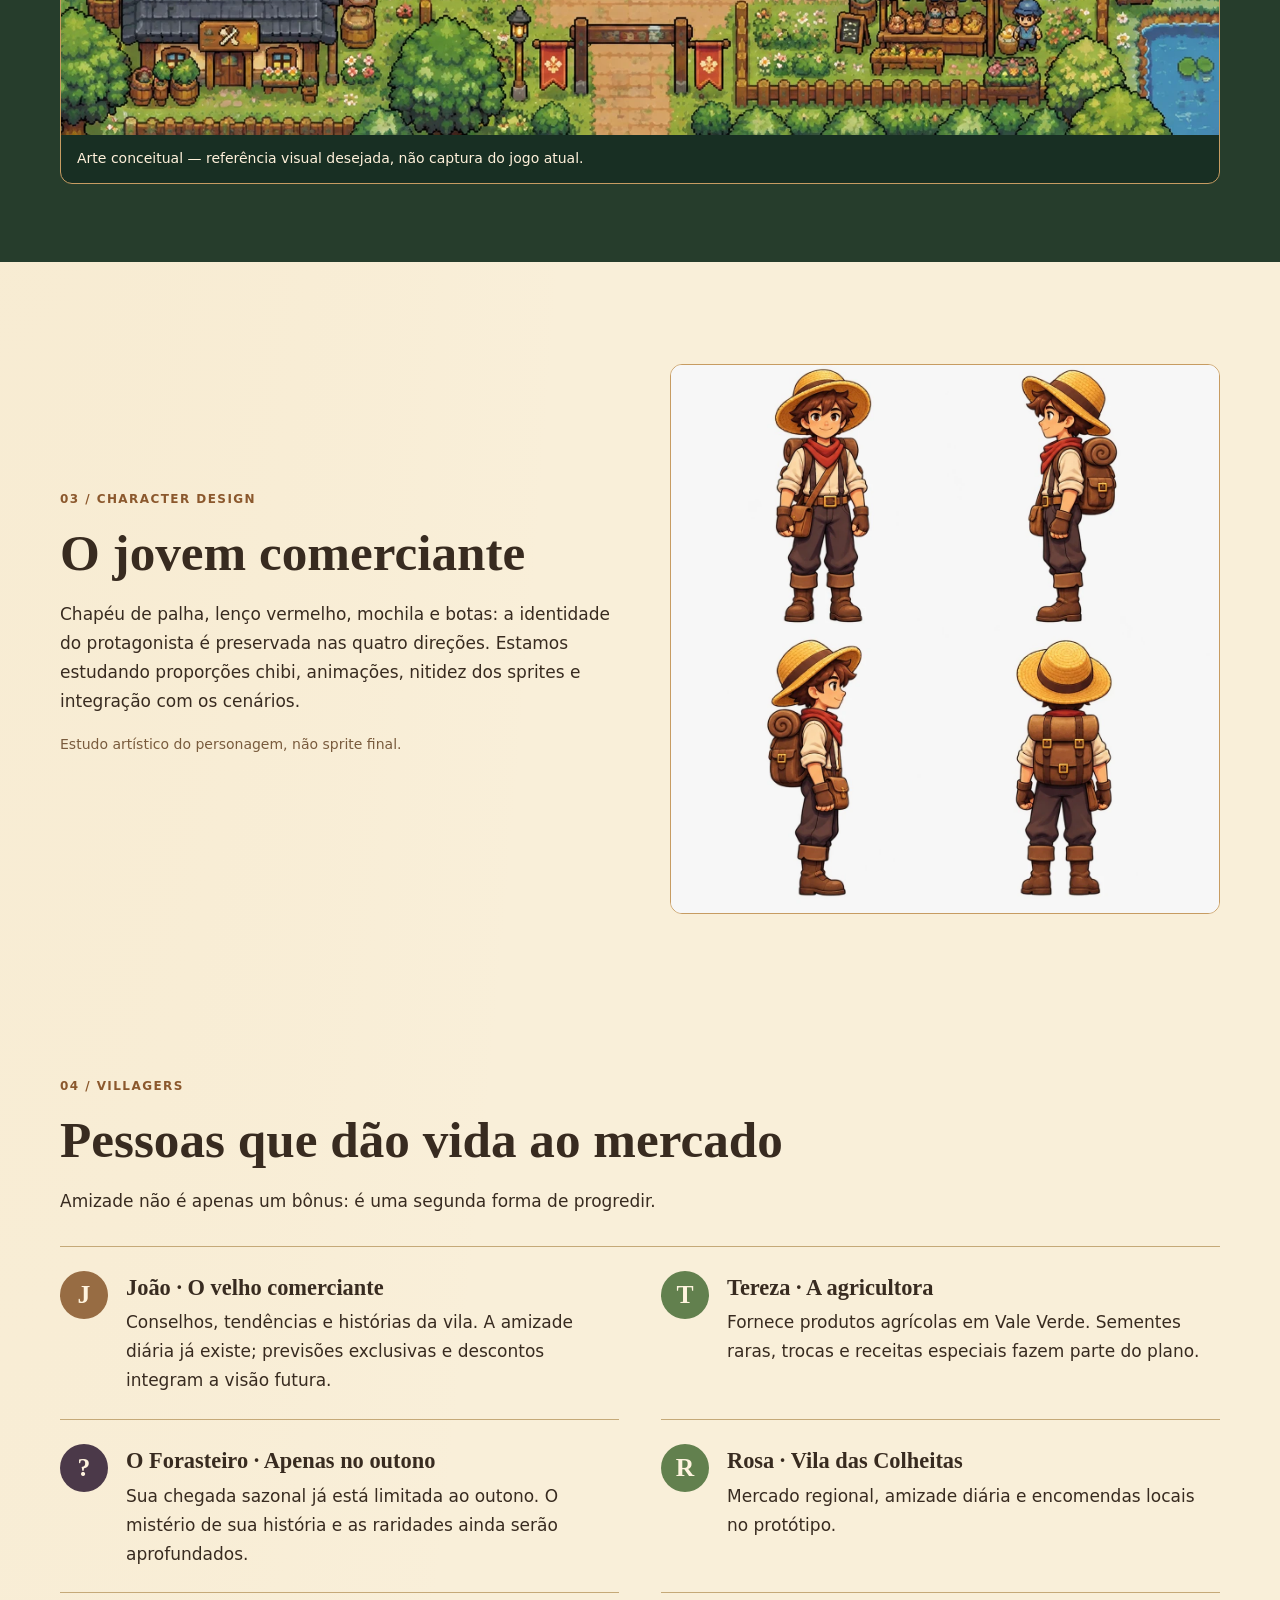
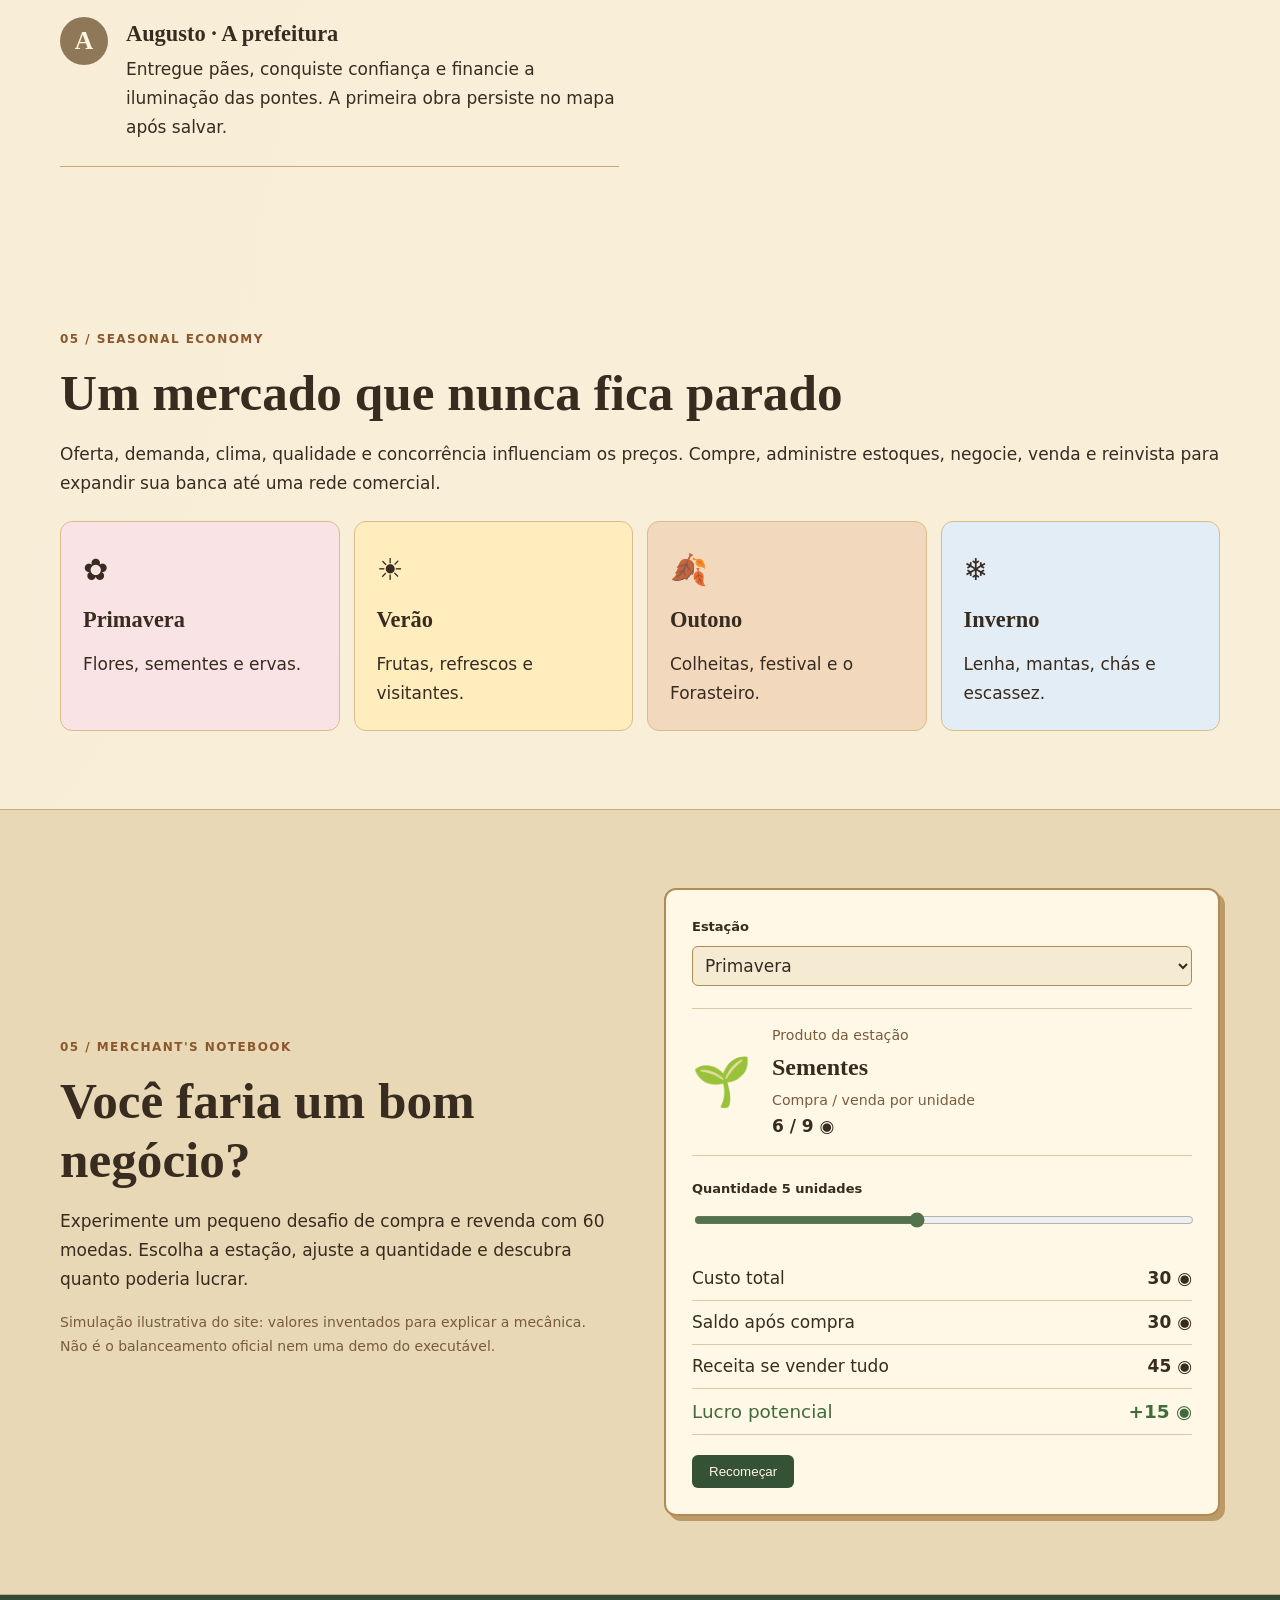
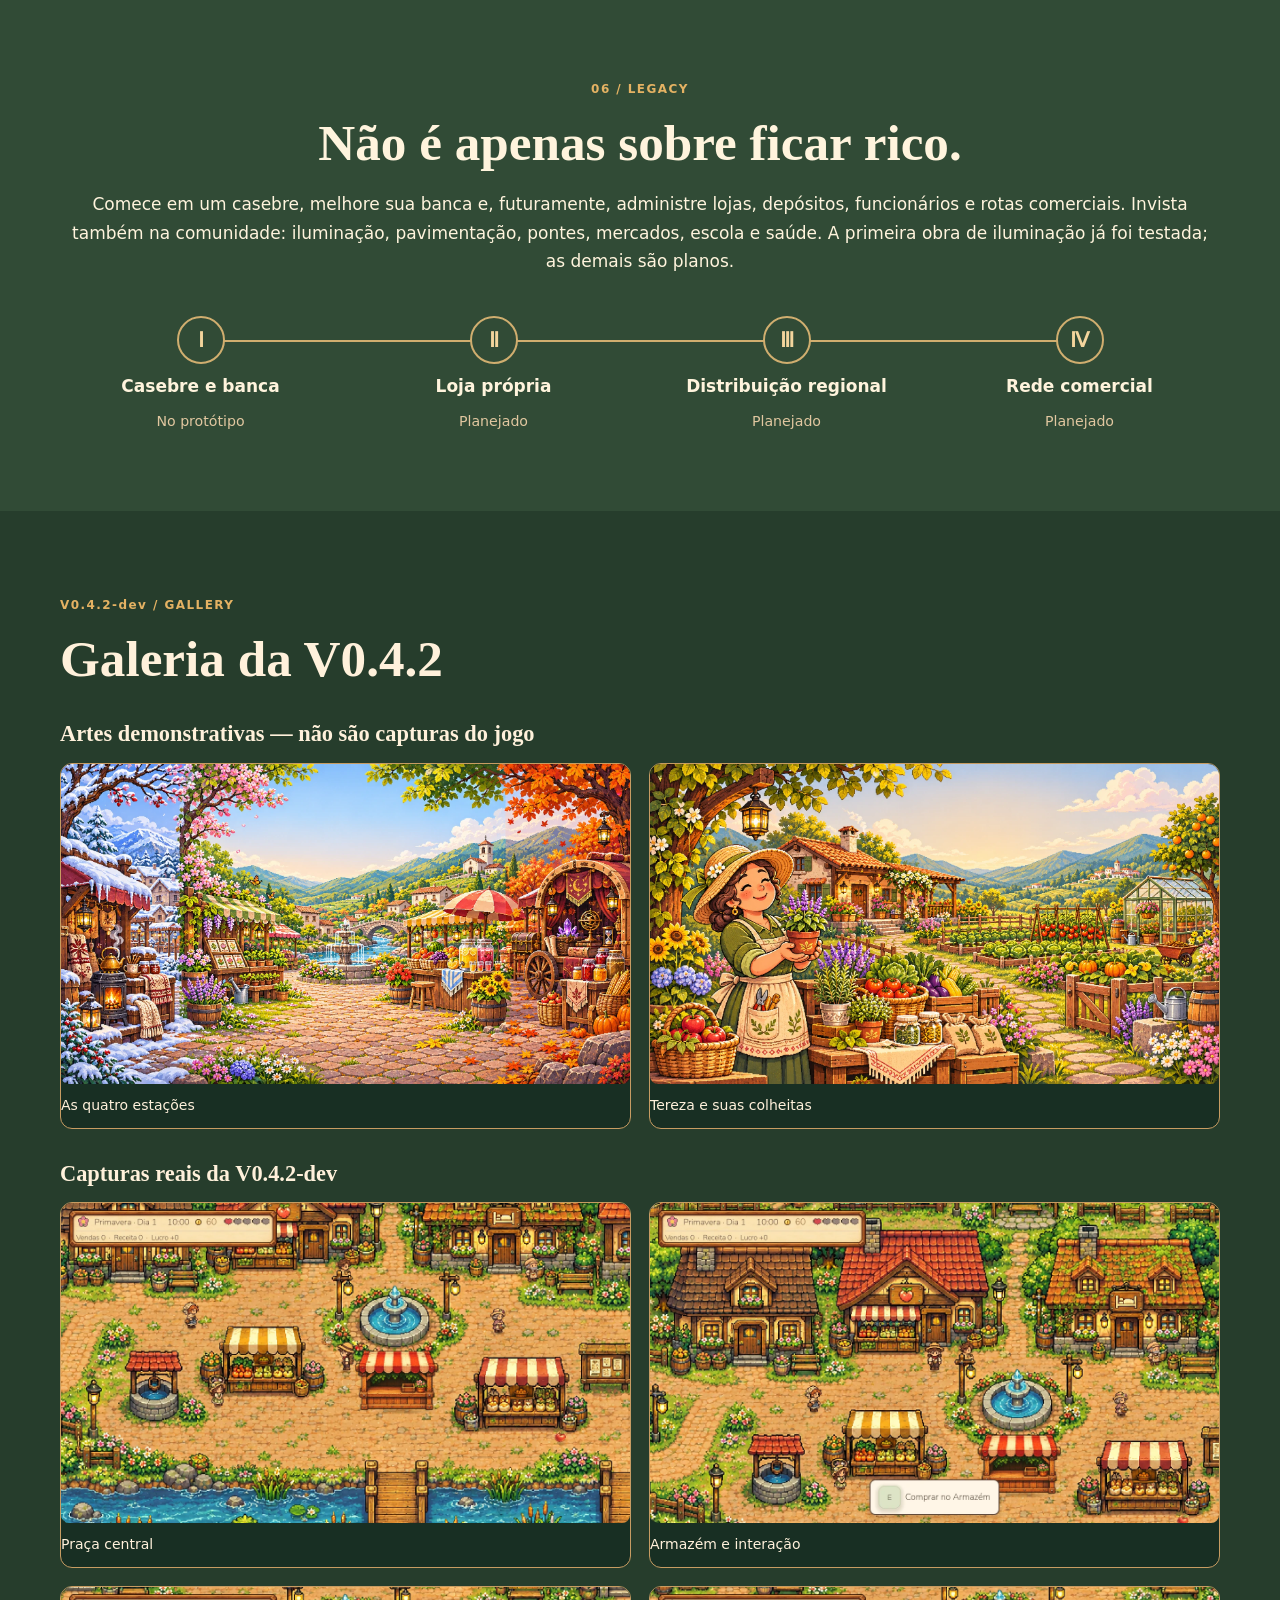
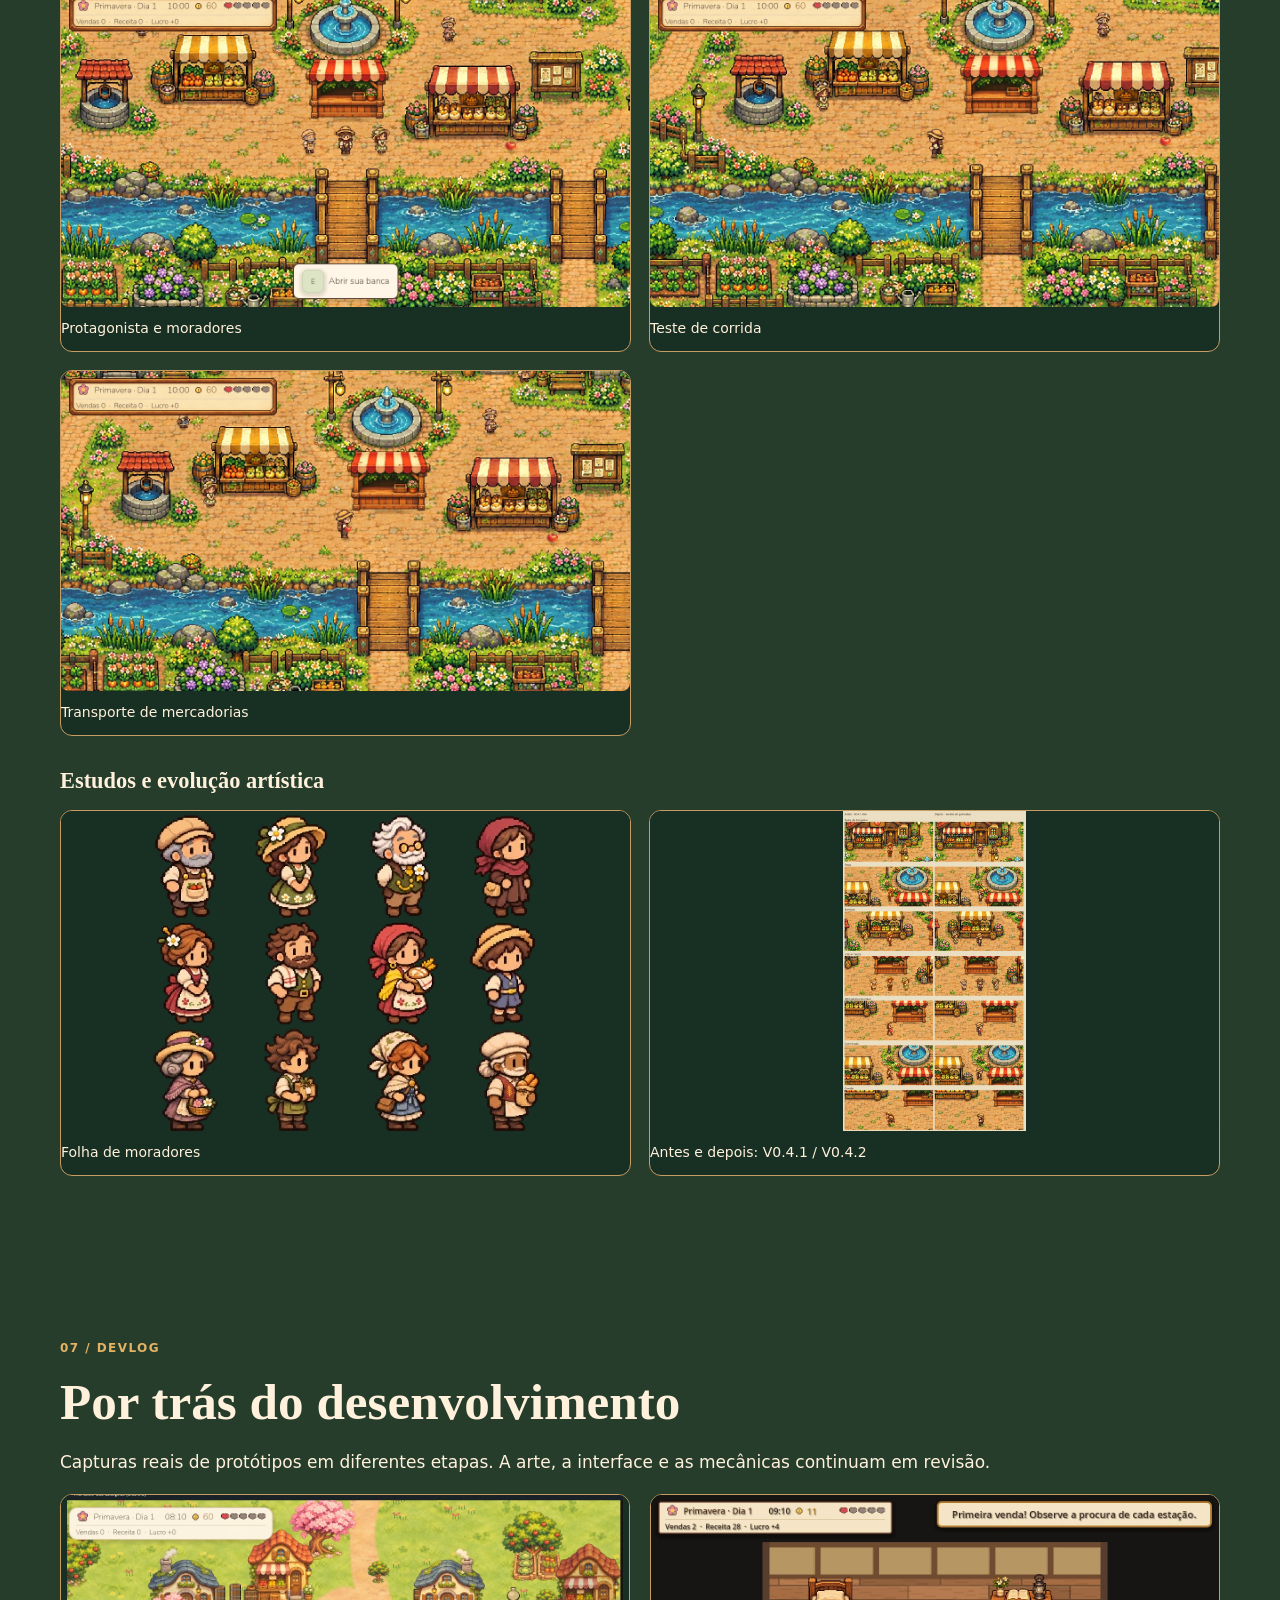
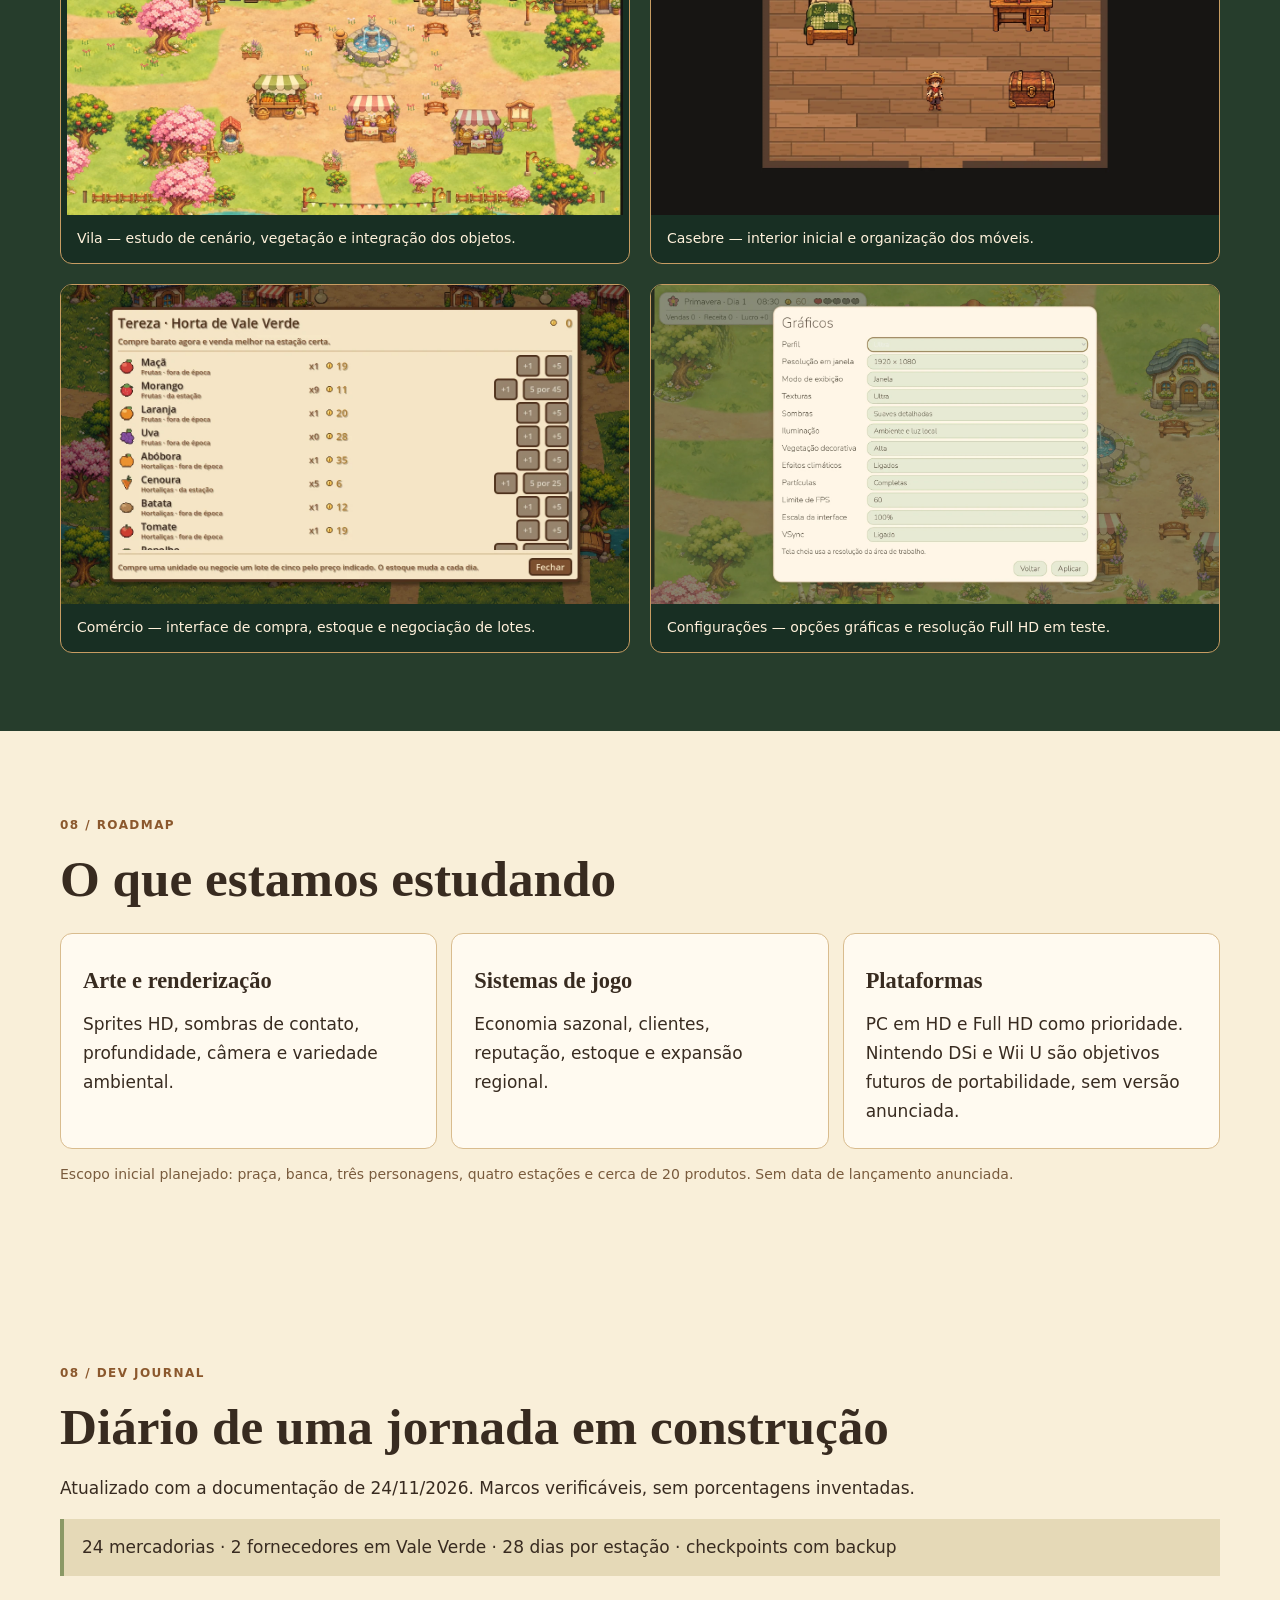
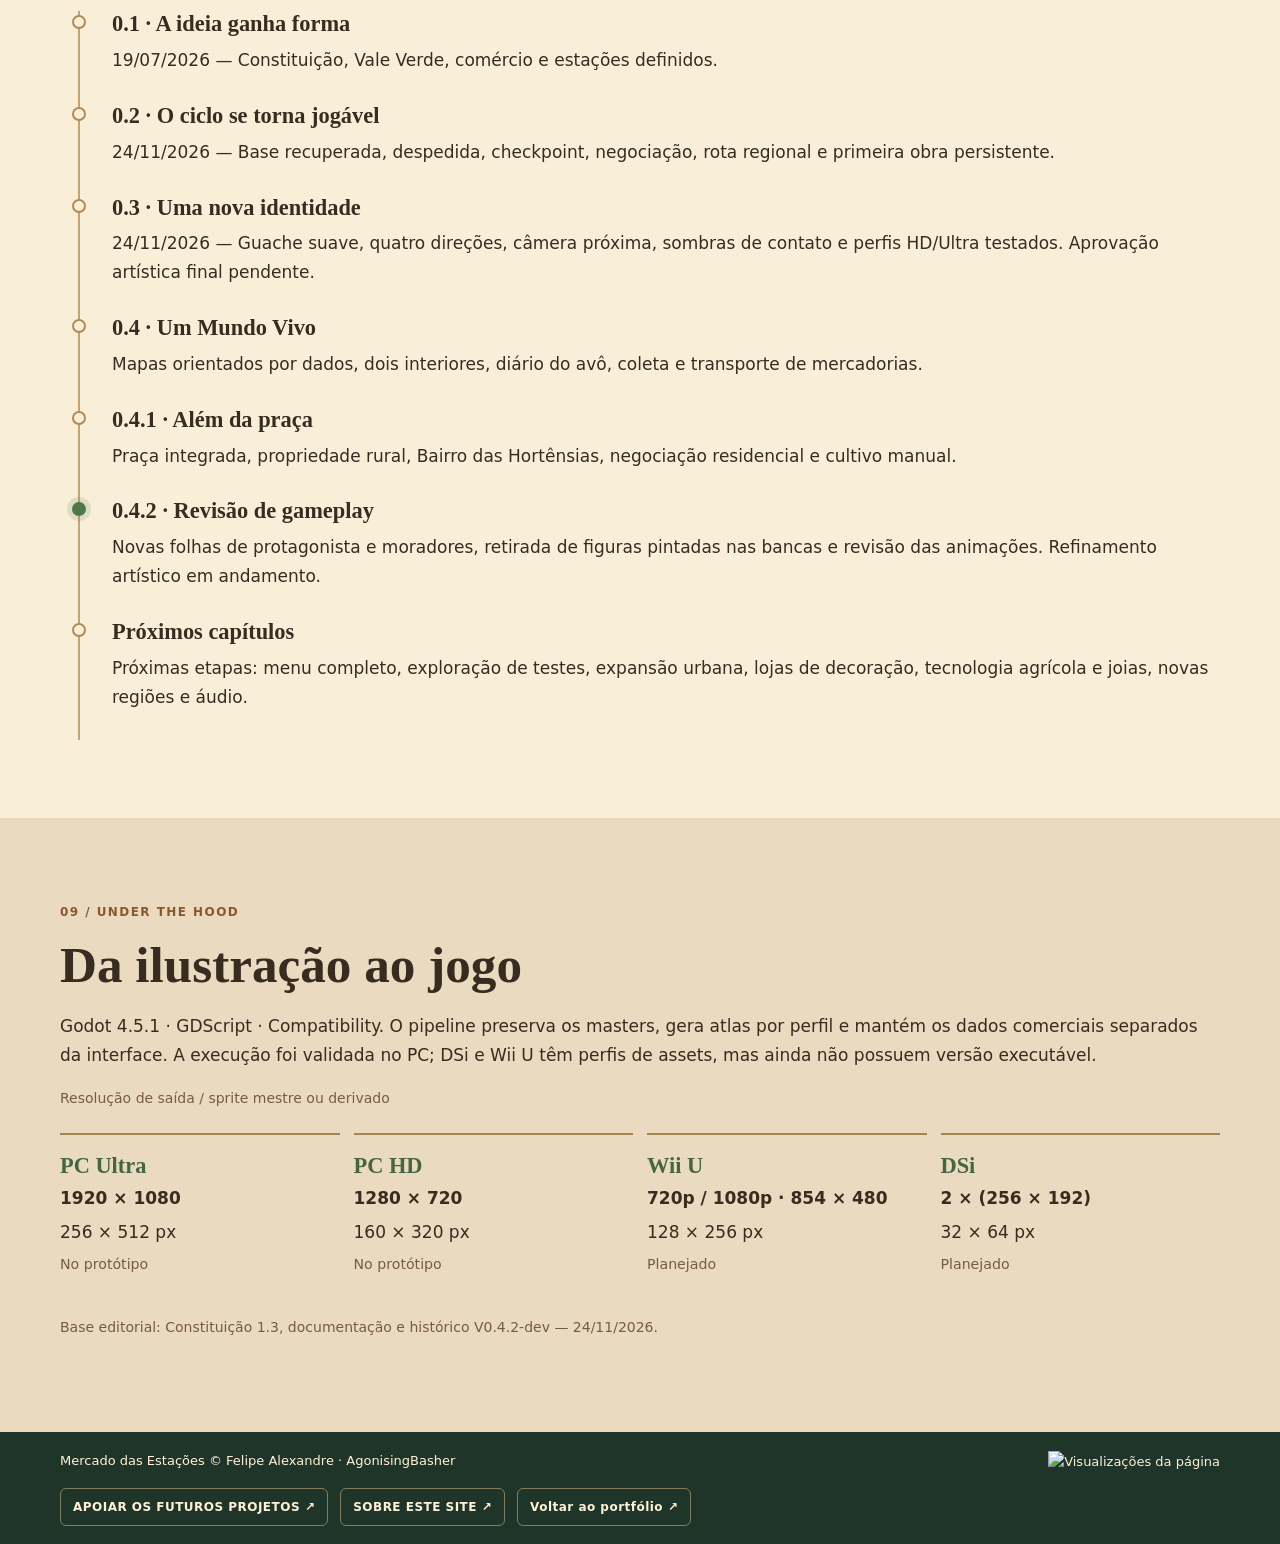
==== commit d4871b01: "Fix V0.4.2 gallery paths to shared root assets" ====
--- a/mercado-das-estacoes/index.html
+++ b/mercado-das-estacoes/index.html
@@ -1 +1 @@
-<!doctype html><html lang="pt-BR"><head><meta charset="utf-8"><meta name="viewport" content="width=device-width,initial-scale=1"><meta name="description" content="Mercado das Estações — um jogo autoral de comércio, amizade e vida em Vale Verde."><link rel="icon" href="favicon.svg"><title>Mercado das Estações | AgonisingBasher</title><link rel="stylesheet" href="style.css?v=gallery042"><script defer src="script.js?v=gallery042"></script></head><body><header><a class="brand" href="https://agonisingbasher.github.io/personal-website/?lang=pt-BR#projetos">← AGONISINGBASHER</a><nav><a href="#mundo" data-t="world">O mundo</a><a href="#regiao"><span data-new="navMap" >Mapa da região</span></a><a href="#mercado"><span data-new="navMarket" >Experimente o comércio</span></a><a href="#dev" data-t="dev">Desenvolvimento</a><a href="#diario"><span data-new="navJournal" >Diário de bordo</span></a><span id="languages"><button data-lang="pt-BR">PT</button><button data-lang="en">EN</button><button data-lang="es">ES</button><button data-lang="fr">FR</button></span></nav></header><main><section class="hero"><img src="assets/banner.webp" alt="Mercado das Estações"><div class="hero-copy"><span class="eyebrow" data-t="status">JOGO AUTORAL • EM DESENVOLVIMENTO</span><p class="edition"><span data-new="version" >V0.4.2-dev · Uma jornada ganha vida</span></p><h1 data-t="headline">Uma jornada de comércio, amizade e estações.</h1><p data-t="intro">Com apenas 60 moedas e o diário do seu avô, comece uma nova vida em Vale Verde. Construa seu negócio, faça amizades e descubra oportunidades a cada estação.</p><p data-new="heroLead" class="hero-lead">O mundo não gira em torno de uma fazenda. Ele gira em torno das suas escolhas como comerciante.</p><div class="hero-actions"><a class="button" href="#regiao"><span data-new="explore" >Explorar Vale Verde</span></a><a class="button secondary-button" href="#dev" data-t="cta">Acompanhar desenvolvimento ↓</a></div></div></section><section id="mundo" class="wrap split"><img class="poster" src="assets/capa-vertical.webp" alt="Capa do jogo" loading="lazy"><div><span class="eyebrow">01 / VALE VERDE</span><h2 data-t="worldTitle">Todo grande comerciante começa pequeno.</h2><p data-t="story">A proposta é acompanhar um jovem que deixa a casa dos pais para conquistar independência. Uma pequena banca de madeira e um humilde casebre serão o início da sua jornada. João, o comerciante experiente, Tereza, a agricultora, e o misterioso Forasteiro farão parte de um mundo que muda com o tempo.</p><div class="facts"><div><b>28</b><span data-t="days">dias por estação</span></div><div><b>4</b><span data-t="seasons">estações</span></div><div><b>60</b><span data-t="coins">moedas iniciais</span></div></div></div></section><section class="wrap latest-update" id="novidades"><span class="eyebrow">24/11/2026 · V0.4.2-dev</span><h2 data-new="latestTitle">O que já podemos explorar</h2><div class="latest-grid"><article><h3 data-new="ruralTitle">Propriedade rural</h3><p data-new="ruralText">O casebre fica fora da cidade, ligado a Vale Verde por uma estrada transitável nos dois sentidos.</p></article><article><h3 data-new="homesTitle">Bairro das Hortênsias</h3><p data-new="homesText">Três residências com horários, ofertas, contrapropostas, orçamento e histórico de compras persistente.</p></article><article><h3 data-new="cropTitle">Primeira colheita</h3><p data-new="cropText">Plante sementes, regue em dias distintos e colha cenouras. Aspersores e automação ainda são planos.</p></article><article><h3 data-new="motionTitle">Personagens em movimento</h3><p data-new="motionText">Novos sprites de gameplay, oito quadros de caminhada e corrida por direção, sombras separadas e carga nas mãos.</p></article></div><p class="latest-test" data-new="testFacts">7 suítes de testes sem falhas e 161 sprites por perfil, segundo os registros de desenvolvimento. Executável Windows x64 exportado e inicialização em teste verificada; ainda sem download público.</p></section><section id="regiao" class="region-section"><div class="wrap"><span class="eyebrow">02 / ATLAS</span><h2 data-new="mapTitle" >Muito além da praça central</h2><p data-new="mapIntro" >Conheça as rotas comerciais imaginadas para a região. Selecione um destino no mapa para descobrir sua especialidade e seu estado de desenvolvimento.</p><div class="region-layout"><div class="atlas-frame"><div class="atlas-tools"><label for="atlas-destination" data-new="atlasSelect">Escolha um destino</label><select id="atlas-destination"><option value="0" data-new="valley">Vale Verde</option><option value="1" data-new="harvest">Vila das Colheitas</option><option value="2" data-new="honey">Bosque do Mel</option><option value="3" data-new="iron">Serra do Ferro</option><option value="4" data-new="river">Vila do Rio</option><option value="5" data-new="craft">Vila dos Artesões</option><option value="6" data-new="port">Porto de Santos</option><option value="7" data-new="camp">Acampamento do Forasteiro</option></select><div class="atlas-zoom"><button type="button" id="atlas-minus" aria-label="Diminuir zoom" data-atlas-label="zoomOut">−</button><output id="atlas-scale">100%</output><button type="button" id="atlas-plus" aria-label="Aumentar zoom" data-atlas-label="zoomIn">+</button><button type="button" id="atlas-reset" data-new="zoomReset">Restaurar</button></div></div><div class="atlas-viewport" id="atlas-viewport" tabindex="0" aria-label="Mapa ilustrado de Vale Verde"><div class="atlas-art" id="atlas-art"><img src="assets/mapa-vale-verde.webp" alt="Mapa ilustrado de Vale Verde e dos destinos comerciais" width="1245" height="776" loading="lazy"><button type="button" class="atlas-hotspot" data-region="0" style="left:45.783%;top:38.789%;width:16.546%;height:8.634%" aria-label="Vale Verde" title="Vale Verde" aria-pressed="true"><span class="atlas-sr">Vale Verde</span></button><button type="button" class="atlas-hotspot" data-region="1" style="left:80.723%;top:34.021%;width:20.402%;height:8.505%" aria-label="Vila das Colheitas" title="Vila das Colheitas" aria-pressed="false"><span class="atlas-sr">Vila das Colheitas</span></button><button type="button" class="atlas-hotspot" data-region="2" style="left:15.984%;top:15.206%;width:17.189%;height:8.376%" aria-label="Bosque do Mel" title="Bosque do Mel" aria-pressed="false"><span class="atlas-sr">Bosque do Mel</span></button><button type="button" class="atlas-hotspot" data-region="3" style="left:44.659%;top:5.155%;width:18.474%;height:8.505%" aria-label="Serra do Ferro" title="Serra do Ferro" aria-pressed="false"><span class="atlas-sr">Serra do Ferro</span></button><button type="button" class="atlas-hotspot" data-region="4" style="left:20.321%;top:60.180%;width:16.064%;height:8.505%" aria-label="Vila do Rio" title="Vila do Rio" aria-pressed="false"><span class="atlas-sr">Vila do Rio</span></button><button type="button" class="atlas-hotspot" data-region="5" style="left:78.876%;top:64.820%;width:20.884%;height:8.505%" aria-label="Vila dos Artesões" title="Vila dos Artesões" aria-pressed="false"><span class="atlas-sr">Vila dos Artesões</span></button><button type="button" class="atlas-hotspot" data-region="6" style="left:49.076%;top:86.082%;width:22.490%;height:8.505%" aria-label="Porto de Santos" title="Porto de Santos" aria-pressed="false"><span class="atlas-sr">Porto de Santos</span></button><button type="button" class="atlas-hotspot" data-region="7" style="left:82.169%;top:6.057%;width:16.064%;height:9.665%" aria-label="Acampamento do Forasteiro" title="Acampamento do Forasteiro" aria-pressed="false"><span class="atlas-sr">Acampamento do Forasteiro</span></button></div></div></div><aside class="region-detail" aria-live="polite"><span class="region-status" id="regionStatus">No protótipo</span><h3 id="regionName">Vale Verde</h3><p id="regionText">Vale Verde: praça, banca, armazém, prefeitura e Bairro das Hortênsias. A propriedade rural fica fora da cidade, conectada por estrada.</p><p class="note" data-new="mapNote">Arte conceitual interativa — não representa a geografia final do jogo.</p></aside></div></div></section><section class="dark"><div class="wrap"><span class="eyebrow">03 / GAMEPLAY</span><h2 data-t="vision">A experiência que estamos construindo</h2><p data-t="visionText">Uma vila acolhedora, com câmera próxima em perspectiva 3/4, personagens expressivos, vegetação variada e iluminação suave.</p><figure><a href="assets/gameplay.webp"><img src="assets/gameplay.webp" alt="Referência de gameplay de Vale Verde" loading="lazy"></a><figcaption data-t="concept">Arte conceitual — referência visual desejada, não captura do jogo atual.</figcaption></figure></div></section><section class="wrap split character"><div><span class="eyebrow">03 / CHARACTER DESIGN</span><h2 data-t="hero">O jovem comerciante</h2><p data-t="heroText">Chapéu de palha, lenço vermelho, mochila e botas: a identidade do protagonista é preservada nas quatro direções. Estamos estudando proporções chibi, animações, nitidez dos sprites e integração com os cenários.</p><p class="note" data-t="heroNote">Estudo artístico do personagem, não sprite final.</p></div><figure><a href="assets/protagonista.webp"><img src="assets/protagonista.webp" alt="Modelo do protagonista em quatro direções" loading="lazy"></a></figure></section><section class="wrap people"><span class="eyebrow">04 / VILLAGERS</span><h2 data-new="peopleTitle" >Pessoas que dão vida ao mercado</h2><p data-new="peopleLead" >Amizade não é apenas um bônus: é uma segunda forma de progredir.</p><div class="people-list"><article><span class="initial initial-0" aria-hidden="true">J</span><div><h3 data-new="joao" >João · O velho comerciante</h3><p data-new="joaoText" >Conselhos, tendências e histórias da vila. A amizade diária já existe; previsões exclusivas e descontos integram a visão futura.</p></div></article><article><span class="initial initial-1" aria-hidden="true">T</span><div><h3 data-new="tereza" >Tereza · A agricultora</h3><p data-new="terezaText" >Fornece produtos agrícolas em Vale Verde. Sementes raras, trocas e receitas especiais fazem parte do plano.</p></div></article><article><span class="initial initial-2" aria-hidden="true">?</span><div><h3 data-new="stranger" >O Forasteiro · Apenas no outono</h3><p data-new="strangerText" >Sua chegada sazonal já está limitada ao outono. O mistério de sua história e as raridades ainda serão aprofundados.</p></div></article><article><span class="initial initial-3" aria-hidden="true">R</span><div><h3 data-new="rosa" >Rosa · Vila das Colheitas</h3><p data-new="rosaText" >Mercado regional, amizade diária e encomendas locais no protótipo.</p></div></article><article><span class="initial initial-4" aria-hidden="true">A</span><div><h3 data-new="augusto" >Augusto · A prefeitura</h3><p data-new="augustoText" >Entregue pães, conquiste confiança e financie a iluminação das pontes. A primeira obra persiste no mapa após salvar.</p></div></article></div></section><section class="wrap"><span class="eyebrow">05 / SEASONAL ECONOMY</span><h2 data-t="economy">Um mercado que nunca fica parado</h2><p data-t="economyText">Oferta, demanda, clima, qualidade e concorrência influenciam os preços. Compre, administre estoques, negocie, venda e reinvista para expandir sua banca até uma rede comercial.</p><div class="seasons"><article><i>✿</i><h3 data-t="spring">Primavera</h3><p data-t="springText">Flores, sementes e ervas.</p></article><article><i>☀</i><h3 data-t="summer">Verão</h3><p data-t="summerText">Frutas, refrescos e visitantes.</p></article><article><i>🍂</i><h3 data-t="autumn">Outono</h3><p data-t="autumnText">Colheitas, festival e o Forasteiro.</p></article><article><i>❄</i><h3 data-t="winter">Inverno</h3><p data-t="winterText">Lenha, mantas, chás e escassez.</p></article></div></section><section id="mercado" class="market-section"><div class="wrap market-layout"><div><span class="eyebrow">05 / MERCHANT'S NOTEBOOK</span><h2 data-new="marketTitle" >Você faria um bom negócio?</h2><p data-new="marketIntro" >Experimente um pequeno desafio de compra e revenda com 60 moedas. Escolha a estação, ajuste a quantidade e descubra quanto poderia lucrar.</p><p data-new="marketNote" class="note">Simulação ilustrativa do site: valores inventados para explicar a mecânica. Não é o balanceamento oficial nem uma demo do executável.</p></div><div class="market-book"><label for="marketSeason"><span data-new="marketSeason" >Estação</span></label><select id="marketSeason"><option value="0">Primavera</option><option value="1">Verão</option><option value="2">Outono</option><option value="3">Inverno</option></select><div class="market-item"><span id="productIcon" aria-hidden="true">🌱</span><div><small data-new="marketProduct" >Produto da estação</small><strong id="marketProductName">Sementes</strong><small data-new="marketUnit" >Compra / venda por unidade</small><b id="marketUnitPrice">6 / 9</b></div></div><label for="marketQty"><span data-new="marketQty" >Quantidade</span> <output id="marketQtyOut">5</output></label><input id="marketQty" type="range" min="1" max="10" value="5"><dl class="market-results"><div><dt><span data-new="marketBuy" >Custo total</span></dt><dd id="marketCost">30</dd></div><div><dt><span data-new="marketCash" >Saldo após compra</span></dt><dd id="marketBalance">30</dd></div><div><dt><span data-new="marketRevenue" >Receita se vender tudo</span></dt><dd id="marketRevenue">45</dd></div><div class="profit"><dt><span data-new="marketProfit" >Lucro potencial</span></dt><dd id="marketProfit">+15</dd></div></dl><button id="marketReset" class="paper-button" type="button"><span data-new="marketReset" >Recomeçar</span></button></div></div></section><section class="legacy"><div class="wrap"><span class="eyebrow">06 / LEGACY</span><h2 data-new="legacyTitle" >Não é apenas sobre ficar rico.</h2><p data-new="legacyText" >Comece em um casebre, melhore sua banca e, futuramente, administre lojas, depósitos, funcionários e rotas comerciais. Invista também na comunidade: iluminação, pavimentação, pontes, mercados, escola e saúde. A primeira obra de iluminação já foi testada; as demais são planos.</p><div class="legacy-path"><div><span>Ⅰ</span><strong data-new="stage1" >Casebre e banca</strong><small data-new="playable" >No protótipo</small></div><div><span>Ⅱ</span><strong data-new="stage2" >Loja própria</strong><small data-new="planned" >Planejado</small></div><div><span>Ⅲ</span><strong data-new="stage3" >Distribuição regional</strong><small data-new="planned" >Planejado</small></div><div><span>Ⅳ</span><strong data-new="stage4" >Rede comercial</strong><small data-new="planned" >Planejado</small></div></div></div></section><section class="dark" id="galeria-v042"><div class="wrap"><span class="eyebrow">V0.4.2-dev / GALLERY</span><h2 data-new="galHead0">Galeria da V0.4.2</h2><p id="v042-pending" data-new="galHead4">As novas imagens serão exibidas assim que os arquivos forem publicados.</p><div class="v042-group" hidden><h3 data-new="galHead1">Artes demonstrativas — não são capturas do jogo</h3><div class="gallery"><figure hidden class="v042-picture"><a href="assets/v042/banner_estacoes.webp"><img src="assets/v042/banner_estacoes.webp" alt="As quatro estações" decoding="async"></a><figcaption data-new="galImg0">As quatro estações</figcaption></figure><figure hidden class="v042-picture"><a href="assets/v042/banner_tereza.webp"><img src="assets/v042/banner_tereza.webp" alt="Tereza e suas colheitas" decoding="async"></a><figcaption data-new="galImg1">Tereza e suas colheitas</figcaption></figure></div></div><div class="v042-group" hidden><h3 data-new="galHead2">Capturas reais da V0.4.2-dev</h3><div class="gallery"><figure hidden class="v042-picture"><a href="assets/v042/hd_praca.webp"><img src="assets/v042/hd_praca.webp" alt="Praça central" decoding="async"></a><figcaption data-new="galImg2">Praça central</figcaption></figure><figure hidden class="v042-picture"><a href="assets/v042/hd_porta.webp"><img src="assets/v042/hd_porta.webp" alt="Armazém e interação" decoding="async"></a><figcaption data-new="galImg3">Armazém e interação</figcaption></figure><figure hidden class="v042-picture"><a href="assets/v042/hd_moradores.webp"><img src="assets/v042/hd_moradores.webp" alt="Protagonista e moradores" decoding="async"></a><figcaption data-new="galImg4">Protagonista e moradores</figcaption></figure><figure hidden class="v042-picture"><a href="assets/v042/hd_corrida.webp"><img src="assets/v042/hd_corrida.webp" alt="Teste de corrida" decoding="async"></a><figcaption data-new="galImg5">Teste de corrida</figcaption></figure><figure hidden class="v042-picture"><a href="assets/v042/hd_carga.webp"><img src="assets/v042/hd_carga.webp" alt="Transporte de mercadorias" decoding="async"></a><figcaption data-new="galImg6">Transporte de mercadorias</figcaption></figure></div></div><div class="v042-group" hidden><h3 data-new="galHead3">Estudos e evolução artística</h3><div class="gallery"><figure hidden class="v042-picture"><a href="assets/v042/spritesheet_npcs.webp"><img src="assets/v042/spritesheet_npcs.webp" alt="Folha de moradores" decoding="async"></a><figcaption data-new="galImg7">Folha de moradores</figcaption></figure><figure hidden class="v042-picture"><a href="assets/v042/comparacao.webp"><img src="assets/v042/comparacao.webp" alt="Antes e depois: V0.4.1 / V0.4.2" decoding="async"></a><figcaption data-new="galImg8">Antes e depois: V0.4.1 / V0.4.2</figcaption></figure></div></div></div></section><section id="dev" class="dark"><div class="wrap"><span class="eyebrow">07 / DEVLOG</span><h2 data-t="devTitle">Por trás do desenvolvimento</h2><p data-t="devIntro">Capturas reais de protótipos em diferentes etapas. A arte, a interface e as mecânicas continuam em revisão.</p><div class="gallery"><figure><a href="assets/vila-prototipo.webp"><img src="assets/vila-prototipo.webp" loading="lazy" alt="Protótipo da vila"></a><figcaption data-t="village">Vila — estudo de cenário, vegetação e integração dos objetos.</figcaption></figure><figure><a href="assets/casebre.webp"><img src="assets/casebre.webp" loading="lazy" alt="Protótipo do casebre"></a><figcaption data-t="house">Casebre — interior inicial e organização dos móveis.</figcaption></figure><figure><a href="assets/comercio.webp"><img src="assets/comercio.webp" loading="lazy" alt="Menu comercial"></a><figcaption data-t="trade">Comércio — interface de compra, estoque e negociação de lotes.</figcaption></figure><figure><a href="assets/configuracoes.webp"><img src="assets/configuracoes.webp" loading="lazy" alt="Configurações gráficas"></a><figcaption data-t="graphics">Configurações — opções gráficas e resolução Full HD em teste.</figcaption></figure></div></div></section><section class="wrap"><span class="eyebrow">08 / ROADMAP</span><h2 data-t="future">O que estamos estudando</h2><div class="roadmap"><article><h3 data-t="art">Arte e renderização</h3><p data-t="artText">Sprites HD, sombras de contato, profundidade, câmera e variedade ambiental.</p></article><article><h3 data-t="systems">Sistemas de jogo</h3><p data-t="systemsText">Economia sazonal, clientes, reputação, estoque e expansão regional.</p></article><article><h3 data-t="platform">Plataformas</h3><p data-t="platformText">PC em HD e Full HD como prioridade. Nintendo DSi e Wii U são objetivos futuros de portabilidade, sem versão anunciada.</p></article></div><p class="note" data-t="scope">Escopo inicial planejado: praça, banca, três personagens, quatro estações e cerca de 20 produtos. Sem data de lançamento anunciada.</p></section><section id="diario" class="wrap journal"><span class="eyebrow">08 / DEV JOURNAL</span><h2 data-new="journalTitle" >Diário de uma jornada em construção</h2><p data-new="journalIntro" >Atualizado com a documentação de 24/11/2026. Marcos verificáveis, sem porcentagens inventadas.</p><p class="prototype-facts"><span data-new="prototypeFacts" >24 mercadorias · 2 fornecedores em Vale Verde · 28 dias por estação · checkpoints com backup</span></p><div class="timeline"><article class=""><div class="timeline-dot"></div><h3 data-new="v1" >0.1 · A ideia ganha forma</h3><p data-new="v1text" >19/07/2026 — Constituição, Vale Verde, comércio e estações definidos.</p></article><article class=""><div class="timeline-dot"></div><h3 data-new="v2" >0.2 · O ciclo se torna jogável</h3><p data-new="v2text" >24/11/2026 — Base recuperada, despedida, checkpoint, negociação, rota regional e primeira obra persistente.</p></article><article><div class="timeline-dot"></div><h3 data-new="v3" >0.3 · Uma nova identidade</h3><p data-new="v3text" >24/11/2026 — Guache suave, quatro direções, câmera próxima, sombras de contato e perfis HD/Ultra testados. Aprovação artística final pendente.</p></article><article><div class="timeline-dot"></div><h3 data-new="v4">0.4 · Um Mundo Vivo</h3><p data-new="v4text">Mapas orientados por dados, dois interiores, diário do avô, coleta e transporte de mercadorias.</p></article><article><div class="timeline-dot"></div><h3 data-new="v41">0.4.1 · Além da praça</h3><p data-new="v41text">Praça integrada, propriedade rural, Bairro das Hortênsias, negociação residencial e cultivo manual.</p></article><article class="current"><div class="timeline-dot"></div><h3 data-new="v42">0.4.2 · Revisão de gameplay</h3><p data-new="v42text">Novas folhas de protagonista e moradores, retirada de figuras pintadas nas bancas e revisão das animações. Refinamento artístico em andamento.</p></article><article class=""><div class="timeline-dot"></div><h3 data-new="next" >Próximos capítulos</h3><p data-new="nexttext" >Expansão empresarial e residencial, mais vilas, clima com impacto comercial, festivais, áudio, acessibilidade e balanceamento. Backends nativos de console ainda não implementados.</p></article></div></section><section class="tech-section"><div class="wrap"><span class="eyebrow">09 / UNDER THE HOOD</span><h2 data-new="techTitle" >Da ilustração ao jogo</h2><p data-new="techText" >Godot 4.5.1 · GDScript · Compatibility. O pipeline preserva os masters, gera atlas por perfil e mantém os dados comerciais separados da interface. A execução foi validada no PC; DSi e Wii U têm perfis de assets, mas ainda não possuem versão executável.</p><p data-new="techStats" class="note">Resolução de saída / sprite mestre ou derivado</p><div class="tech-profiles"><div><strong>PC Ultra</strong><b>1920 × 1080</b><span>256 × 512 px</span><small data-new="playable" >No protótipo</small></div><div><strong>PC HD</strong><b>1280 × 720</b><span>160 × 320 px</span><small data-new="playable" >No protótipo</small></div><div><strong>Wii U</strong><b>720p / 1080p · 854 × 480</b><span>128 × 256 px</span><small data-new="planned" >Planejado</small></div><div><strong>DSi</strong><b>2 × (256 × 192)</b><span>32 × 64 px</span><small data-new="planned" >Planejado</small></div></div><p data-new="sources" class="note">Base editorial: Constituição 1.2, contexto da sessão, direção artística, documentação técnica, briefs de banners, continuidade, README, roadmap e versões — revisão de 24/11/2026.</p></div></section></main><footer><span>Mercado das Estações © Felipe Alexandre · AgonisingBasher</span><div class="game-views"><img id="game-views" src="https://visitor-badge.laobi.icu/badge?page_id=agonisingbasher.mercado-das-estacoes&amp;left_text=Views&amp;left_color=%23203529&amp;right_color=%238b582d&amp;radius=3&amp;height=20" alt="Visualizações da página"></div><div class="game-footer-links"><a href="https://agonisingbasher.github.io/personal-website/support.html" data-footer="0">APOIAR OS FUTUROS PROJETOS ↗</a><a href="https://agonisingbasher.github.io/personal-website/site-development.html" data-footer="1">SOBRE ESTE SITE ↗</a><a href="https://agonisingbasher.github.io/personal-website/?lang=pt-BR#projetos" data-t="back">Voltar ao portfólio ↗</a></div></footer></body></html>
+<!doctype html><html lang="pt-BR"><head><meta charset="utf-8"><meta name="viewport" content="width=device-width,initial-scale=1"><meta name="description" content="Mercado das Estações — um jogo autoral de comércio, amizade e vida em Vale Verde."><link rel="icon" href="favicon.svg"><title>Mercado das Estações | AgonisingBasher</title><link rel="stylesheet" href="style.css?v=gallery042"><script defer src="script.js?v=gallery042"></script></head><body><header><a class="brand" href="https://agonisingbasher.github.io/personal-website/?lang=pt-BR#projetos">← AGONISINGBASHER</a><nav><a href="#mundo" data-t="world">O mundo</a><a href="#regiao"><span data-new="navMap" >Mapa da região</span></a><a href="#mercado"><span data-new="navMarket" >Experimente o comércio</span></a><a href="#dev" data-t="dev">Desenvolvimento</a><a href="#diario"><span data-new="navJournal" >Diário de bordo</span></a><span id="languages"><button data-lang="pt-BR">PT</button><button data-lang="en">EN</button><button data-lang="es">ES</button><button data-lang="fr">FR</button></span></nav></header><main><section class="hero"><img src="assets/banner.webp" alt="Mercado das Estações"><div class="hero-copy"><span class="eyebrow" data-t="status">JOGO AUTORAL • EM DESENVOLVIMENTO</span><p class="edition"><span data-new="version" >V0.4.2-dev · Uma jornada ganha vida</span></p><h1 data-t="headline">Uma jornada de comércio, amizade e estações.</h1><p data-t="intro">Com apenas 60 moedas e o diário do seu avô, comece uma nova vida em Vale Verde. Construa seu negócio, faça amizades e descubra oportunidades a cada estação.</p><p data-new="heroLead" class="hero-lead">O mundo não gira em torno de uma fazenda. Ele gira em torno das suas escolhas como comerciante.</p><div class="hero-actions"><a class="button" href="#regiao"><span data-new="explore" >Explorar Vale Verde</span></a><a class="button secondary-button" href="#dev" data-t="cta">Acompanhar desenvolvimento ↓</a></div></div></section><section id="mundo" class="wrap split"><img class="poster" src="assets/capa-vertical.webp" alt="Capa do jogo" loading="lazy"><div><span class="eyebrow">01 / VALE VERDE</span><h2 data-t="worldTitle">Todo grande comerciante começa pequeno.</h2><p data-t="story">A proposta é acompanhar um jovem que deixa a casa dos pais para conquistar independência. Uma pequena banca de madeira e um humilde casebre serão o início da sua jornada. João, o comerciante experiente, Tereza, a agricultora, e o misterioso Forasteiro farão parte de um mundo que muda com o tempo.</p><div class="facts"><div><b>28</b><span data-t="days">dias por estação</span></div><div><b>4</b><span data-t="seasons">estações</span></div><div><b>60</b><span data-t="coins">moedas iniciais</span></div></div></div></section><section class="wrap latest-update" id="novidades"><span class="eyebrow">24/11/2026 · V0.4.2-dev</span><h2 data-new="latestTitle">O que já podemos explorar</h2><div class="latest-grid"><article><h3 data-new="ruralTitle">Propriedade rural</h3><p data-new="ruralText">O casebre fica fora da cidade, ligado a Vale Verde por uma estrada transitável nos dois sentidos.</p></article><article><h3 data-new="homesTitle">Bairro das Hortênsias</h3><p data-new="homesText">Três residências com horários, ofertas, contrapropostas, orçamento e histórico de compras persistente.</p></article><article><h3 data-new="cropTitle">Primeira colheita</h3><p data-new="cropText">Plante sementes, regue em dias distintos e colha cenouras. Aspersores e automação ainda são planos.</p></article><article><h3 data-new="motionTitle">Personagens em movimento</h3><p data-new="motionText">Novos sprites de gameplay, oito quadros de caminhada e corrida por direção, sombras separadas e carga nas mãos.</p></article></div><p class="latest-test" data-new="testFacts">7 suítes de testes sem falhas e 161 sprites por perfil, segundo os registros de desenvolvimento. Executável Windows x64 exportado e inicialização em teste verificada; ainda sem download público.</p></section><section id="regiao" class="region-section"><div class="wrap"><span class="eyebrow">02 / ATLAS</span><h2 data-new="mapTitle" >Muito além da praça central</h2><p data-new="mapIntro" >Conheça as rotas comerciais imaginadas para a região. Selecione um destino no mapa para descobrir sua especialidade e seu estado de desenvolvimento.</p><div class="region-layout"><div class="atlas-frame"><div class="atlas-tools"><label for="atlas-destination" data-new="atlasSelect">Escolha um destino</label><select id="atlas-destination"><option value="0" data-new="valley">Vale Verde</option><option value="1" data-new="harvest">Vila das Colheitas</option><option value="2" data-new="honey">Bosque do Mel</option><option value="3" data-new="iron">Serra do Ferro</option><option value="4" data-new="river">Vila do Rio</option><option value="5" data-new="craft">Vila dos Artesões</option><option value="6" data-new="port">Porto de Santos</option><option value="7" data-new="camp">Acampamento do Forasteiro</option></select><div class="atlas-zoom"><button type="button" id="atlas-minus" aria-label="Diminuir zoom" data-atlas-label="zoomOut">−</button><output id="atlas-scale">100%</output><button type="button" id="atlas-plus" aria-label="Aumentar zoom" data-atlas-label="zoomIn">+</button><button type="button" id="atlas-reset" data-new="zoomReset">Restaurar</button></div></div><div class="atlas-viewport" id="atlas-viewport" tabindex="0" aria-label="Mapa ilustrado de Vale Verde"><div class="atlas-art" id="atlas-art"><img src="assets/mapa-vale-verde.webp" alt="Mapa ilustrado de Vale Verde e dos destinos comerciais" width="1245" height="776" loading="lazy"><button type="button" class="atlas-hotspot" data-region="0" style="left:45.783%;top:38.789%;width:16.546%;height:8.634%" aria-label="Vale Verde" title="Vale Verde" aria-pressed="true"><span class="atlas-sr">Vale Verde</span></button><button type="button" class="atlas-hotspot" data-region="1" style="left:80.723%;top:34.021%;width:20.402%;height:8.505%" aria-label="Vila das Colheitas" title="Vila das Colheitas" aria-pressed="false"><span class="atlas-sr">Vila das Colheitas</span></button><button type="button" class="atlas-hotspot" data-region="2" style="left:15.984%;top:15.206%;width:17.189%;height:8.376%" aria-label="Bosque do Mel" title="Bosque do Mel" aria-pressed="false"><span class="atlas-sr">Bosque do Mel</span></button><button type="button" class="atlas-hotspot" data-region="3" style="left:44.659%;top:5.155%;width:18.474%;height:8.505%" aria-label="Serra do Ferro" title="Serra do Ferro" aria-pressed="false"><span class="atlas-sr">Serra do Ferro</span></button><button type="button" class="atlas-hotspot" data-region="4" style="left:20.321%;top:60.180%;width:16.064%;height:8.505%" aria-label="Vila do Rio" title="Vila do Rio" aria-pressed="false"><span class="atlas-sr">Vila do Rio</span></button><button type="button" class="atlas-hotspot" data-region="5" style="left:78.876%;top:64.820%;width:20.884%;height:8.505%" aria-label="Vila dos Artesões" title="Vila dos Artesões" aria-pressed="false"><span class="atlas-sr">Vila dos Artesões</span></button><button type="button" class="atlas-hotspot" data-region="6" style="left:49.076%;top:86.082%;width:22.490%;height:8.505%" aria-label="Porto de Santos" title="Porto de Santos" aria-pressed="false"><span class="atlas-sr">Porto de Santos</span></button><button type="button" class="atlas-hotspot" data-region="7" style="left:82.169%;top:6.057%;width:16.064%;height:9.665%" aria-label="Acampamento do Forasteiro" title="Acampamento do Forasteiro" aria-pressed="false"><span class="atlas-sr">Acampamento do Forasteiro</span></button></div></div></div><aside class="region-detail" aria-live="polite"><span class="region-status" id="regionStatus">No protótipo</span><h3 id="regionName">Vale Verde</h3><p id="regionText">Vale Verde: praça, banca, armazém, prefeitura e Bairro das Hortênsias. A propriedade rural fica fora da cidade, conectada por estrada.</p><p class="note" data-new="mapNote">Arte conceitual interativa — não representa a geografia final do jogo.</p></aside></div></div></section><section class="dark"><div class="wrap"><span class="eyebrow">03 / GAMEPLAY</span><h2 data-t="vision">A experiência que estamos construindo</h2><p data-t="visionText">Uma vila acolhedora, com câmera próxima em perspectiva 3/4, personagens expressivos, vegetação variada e iluminação suave.</p><figure><a href="assets/gameplay.webp"><img src="assets/gameplay.webp" alt="Referência de gameplay de Vale Verde" loading="lazy"></a><figcaption data-t="concept">Arte conceitual — referência visual desejada, não captura do jogo atual.</figcaption></figure></div></section><section class="wrap split character"><div><span class="eyebrow">03 / CHARACTER DESIGN</span><h2 data-t="hero">O jovem comerciante</h2><p data-t="heroText">Chapéu de palha, lenço vermelho, mochila e botas: a identidade do protagonista é preservada nas quatro direções. Estamos estudando proporções chibi, animações, nitidez dos sprites e integração com os cenários.</p><p class="note" data-t="heroNote">Estudo artístico do personagem, não sprite final.</p></div><figure><a href="assets/protagonista.webp"><img src="assets/protagonista.webp" alt="Modelo do protagonista em quatro direções" loading="lazy"></a></figure></section><section class="wrap people"><span class="eyebrow">04 / VILLAGERS</span><h2 data-new="peopleTitle" >Pessoas que dão vida ao mercado</h2><p data-new="peopleLead" >Amizade não é apenas um bônus: é uma segunda forma de progredir.</p><div class="people-list"><article><span class="initial initial-0" aria-hidden="true">J</span><div><h3 data-new="joao" >João · O velho comerciante</h3><p data-new="joaoText" >Conselhos, tendências e histórias da vila. A amizade diária já existe; previsões exclusivas e descontos integram a visão futura.</p></div></article><article><span class="initial initial-1" aria-hidden="true">T</span><div><h3 data-new="tereza" >Tereza · A agricultora</h3><p data-new="terezaText" >Fornece produtos agrícolas em Vale Verde. Sementes raras, trocas e receitas especiais fazem parte do plano.</p></div></article><article><span class="initial initial-2" aria-hidden="true">?</span><div><h3 data-new="stranger" >O Forasteiro · Apenas no outono</h3><p data-new="strangerText" >Sua chegada sazonal já está limitada ao outono. O mistério de sua história e as raridades ainda serão aprofundados.</p></div></article><article><span class="initial initial-3" aria-hidden="true">R</span><div><h3 data-new="rosa" >Rosa · Vila das Colheitas</h3><p data-new="rosaText" >Mercado regional, amizade diária e encomendas locais no protótipo.</p></div></article><article><span class="initial initial-4" aria-hidden="true">A</span><div><h3 data-new="augusto" >Augusto · A prefeitura</h3><p data-new="augustoText" >Entregue pães, conquiste confiança e financie a iluminação das pontes. A primeira obra persiste no mapa após salvar.</p></div></article></div></section><section class="wrap"><span class="eyebrow">05 / SEASONAL ECONOMY</span><h2 data-t="economy">Um mercado que nunca fica parado</h2><p data-t="economyText">Oferta, demanda, clima, qualidade e concorrência influenciam os preços. Compre, administre estoques, negocie, venda e reinvista para expandir sua banca até uma rede comercial.</p><div class="seasons"><article><i>✿</i><h3 data-t="spring">Primavera</h3><p data-t="springText">Flores, sementes e ervas.</p></article><article><i>☀</i><h3 data-t="summer">Verão</h3><p data-t="summerText">Frutas, refrescos e visitantes.</p></article><article><i>🍂</i><h3 data-t="autumn">Outono</h3><p data-t="autumnText">Colheitas, festival e o Forasteiro.</p></article><article><i>❄</i><h3 data-t="winter">Inverno</h3><p data-t="winterText">Lenha, mantas, chás e escassez.</p></article></div></section><section id="mercado" class="market-section"><div class="wrap market-layout"><div><span class="eyebrow">05 / MERCHANT'S NOTEBOOK</span><h2 data-new="marketTitle" >Você faria um bom negócio?</h2><p data-new="marketIntro" >Experimente um pequeno desafio de compra e revenda com 60 moedas. Escolha a estação, ajuste a quantidade e descubra quanto poderia lucrar.</p><p data-new="marketNote" class="note">Simulação ilustrativa do site: valores inventados para explicar a mecânica. Não é o balanceamento oficial nem uma demo do executável.</p></div><div class="market-book"><label for="marketSeason"><span data-new="marketSeason" >Estação</span></label><select id="marketSeason"><option value="0">Primavera</option><option value="1">Verão</option><option value="2">Outono</option><option value="3">Inverno</option></select><div class="market-item"><span id="productIcon" aria-hidden="true">🌱</span><div><small data-new="marketProduct" >Produto da estação</small><strong id="marketProductName">Sementes</strong><small data-new="marketUnit" >Compra / venda por unidade</small><b id="marketUnitPrice">6 / 9</b></div></div><label for="marketQty"><span data-new="marketQty" >Quantidade</span> <output id="marketQtyOut">5</output></label><input id="marketQty" type="range" min="1" max="10" value="5"><dl class="market-results"><div><dt><span data-new="marketBuy" >Custo total</span></dt><dd id="marketCost">30</dd></div><div><dt><span data-new="marketCash" >Saldo após compra</span></dt><dd id="marketBalance">30</dd></div><div><dt><span data-new="marketRevenue" >Receita se vender tudo</span></dt><dd id="marketRevenue">45</dd></div><div class="profit"><dt><span data-new="marketProfit" >Lucro potencial</span></dt><dd id="marketProfit">+15</dd></div></dl><button id="marketReset" class="paper-button" type="button"><span data-new="marketReset" >Recomeçar</span></button></div></div></section><section class="legacy"><div class="wrap"><span class="eyebrow">06 / LEGACY</span><h2 data-new="legacyTitle" >Não é apenas sobre ficar rico.</h2><p data-new="legacyText" >Comece em um casebre, melhore sua banca e, futuramente, administre lojas, depósitos, funcionários e rotas comerciais. Invista também na comunidade: iluminação, pavimentação, pontes, mercados, escola e saúde. A primeira obra de iluminação já foi testada; as demais são planos.</p><div class="legacy-path"><div><span>Ⅰ</span><strong data-new="stage1" >Casebre e banca</strong><small data-new="playable" >No protótipo</small></div><div><span>Ⅱ</span><strong data-new="stage2" >Loja própria</strong><small data-new="planned" >Planejado</small></div><div><span>Ⅲ</span><strong data-new="stage3" >Distribuição regional</strong><small data-new="planned" >Planejado</small></div><div><span>Ⅳ</span><strong data-new="stage4" >Rede comercial</strong><small data-new="planned" >Planejado</small></div></div></div></section><section class="dark" id="galeria-v042"><div class="wrap"><span class="eyebrow">V0.4.2-dev / GALLERY</span><h2 data-new="galHead0">Galeria da V0.4.2</h2><p id="v042-pending" data-new="galHead4">As novas imagens serão exibidas assim que os arquivos forem publicados.</p><div class="v042-group" hidden><h3 data-new="galHead1">Artes demonstrativas — não são capturas do jogo</h3><div class="gallery"><figure hidden class="v042-picture"><a href="../assets/v042/banner_estacoes.webp"><img src="../assets/v042/banner_estacoes.webp" alt="As quatro estações" decoding="async"></a><figcaption data-new="galImg0">As quatro estações</figcaption></figure><figure hidden class="v042-picture"><a href="../assets/v042/banner_tereza.webp"><img src="../assets/v042/banner_tereza.webp" alt="Tereza e suas colheitas" decoding="async"></a><figcaption data-new="galImg1">Tereza e suas colheitas</figcaption></figure></div></div><div class="v042-group" hidden><h3 data-new="galHead2">Capturas reais da V0.4.2-dev</h3><div class="gallery"><figure hidden class="v042-picture"><a href="../assets/v042/hd_praca.webp"><img src="../assets/v042/hd_praca.webp" alt="Praça central" decoding="async"></a><figcaption data-new="galImg2">Praça central</figcaption></figure><figure hidden class="v042-picture"><a href="../assets/v042/hd_porta.webp"><img src="../assets/v042/hd_porta.webp" alt="Armazém e interação" decoding="async"></a><figcaption data-new="galImg3">Armazém e interação</figcaption></figure><figure hidden class="v042-picture"><a href="../assets/v042/hd_moradores.webp"><img src="../assets/v042/hd_moradores.webp" alt="Protagonista e moradores" decoding="async"></a><figcaption data-new="galImg4">Protagonista e moradores</figcaption></figure><figure hidden class="v042-picture"><a href="../assets/v042/hd_corrida.webp"><img src="../assets/v042/hd_corrida.webp" alt="Teste de corrida" decoding="async"></a><figcaption data-new="galImg5">Teste de corrida</figcaption></figure><figure hidden class="v042-picture"><a href="../assets/v042/hd_carga.webp"><img src="../assets/v042/hd_carga.webp" alt="Transporte de mercadorias" decoding="async"></a><figcaption data-new="galImg6">Transporte de mercadorias</figcaption></figure></div></div><div class="v042-group" hidden><h3 data-new="galHead3">Estudos e evolução artística</h3><div class="gallery"><figure hidden class="v042-picture"><a href="../assets/v042/spritesheet_npcs.webp"><img src="../assets/v042/spritesheet_npcs.webp" alt="Folha de moradores" decoding="async"></a><figcaption data-new="galImg7">Folha de moradores</figcaption></figure><figure hidden class="v042-picture"><a href="../assets/v042/comparacao.webp"><img src="../assets/v042/comparacao.webp" alt="Antes e depois: V0.4.1 / V0.4.2" decoding="async"></a><figcaption data-new="galImg8">Antes e depois: V0.4.1 / V0.4.2</figcaption></figure></div></div></div></section><section id="dev" class="dark"><div class="wrap"><span class="eyebrow">07 / DEVLOG</span><h2 data-t="devTitle">Por trás do desenvolvimento</h2><p data-t="devIntro">Capturas reais de protótipos em diferentes etapas. A arte, a interface e as mecânicas continuam em revisão.</p><div class="gallery"><figure><a href="assets/vila-prototipo.webp"><img src="assets/vila-prototipo.webp" loading="lazy" alt="Protótipo da vila"></a><figcaption data-t="village">Vila — estudo de cenário, vegetação e integração dos objetos.</figcaption></figure><figure><a href="assets/casebre.webp"><img src="assets/casebre.webp" loading="lazy" alt="Protótipo do casebre"></a><figcaption data-t="house">Casebre — interior inicial e organização dos móveis.</figcaption></figure><figure><a href="assets/comercio.webp"><img src="assets/comercio.webp" loading="lazy" alt="Menu comercial"></a><figcaption data-t="trade">Comércio — interface de compra, estoque e negociação de lotes.</figcaption></figure><figure><a href="assets/configuracoes.webp"><img src="assets/configuracoes.webp" loading="lazy" alt="Configurações gráficas"></a><figcaption data-t="graphics">Configurações — opções gráficas e resolução Full HD em teste.</figcaption></figure></div></div></section><section class="wrap"><span class="eyebrow">08 / ROADMAP</span><h2 data-t="future">O que estamos estudando</h2><div class="roadmap"><article><h3 data-t="art">Arte e renderização</h3><p data-t="artText">Sprites HD, sombras de contato, profundidade, câmera e variedade ambiental.</p></article><article><h3 data-t="systems">Sistemas de jogo</h3><p data-t="systemsText">Economia sazonal, clientes, reputação, estoque e expansão regional.</p></article><article><h3 data-t="platform">Plataformas</h3><p data-t="platformText">PC em HD e Full HD como prioridade. Nintendo DSi e Wii U são objetivos futuros de portabilidade, sem versão anunciada.</p></article></div><p class="note" data-t="scope">Escopo inicial planejado: praça, banca, três personagens, quatro estações e cerca de 20 produtos. Sem data de lançamento anunciada.</p></section><section id="diario" class="wrap journal"><span class="eyebrow">08 / DEV JOURNAL</span><h2 data-new="journalTitle" >Diário de uma jornada em construção</h2><p data-new="journalIntro" >Atualizado com a documentação de 24/11/2026. Marcos verificáveis, sem porcentagens inventadas.</p><p class="prototype-facts"><span data-new="prototypeFacts" >24 mercadorias · 2 fornecedores em Vale Verde · 28 dias por estação · checkpoints com backup</span></p><div class="timeline"><article class=""><div class="timeline-dot"></div><h3 data-new="v1" >0.1 · A ideia ganha forma</h3><p data-new="v1text" >19/07/2026 — Constituição, Vale Verde, comércio e estações definidos.</p></article><article class=""><div class="timeline-dot"></div><h3 data-new="v2" >0.2 · O ciclo se torna jogável</h3><p data-new="v2text" >24/11/2026 — Base recuperada, despedida, checkpoint, negociação, rota regional e primeira obra persistente.</p></article><article><div class="timeline-dot"></div><h3 data-new="v3" >0.3 · Uma nova identidade</h3><p data-new="v3text" >24/11/2026 — Guache suave, quatro direções, câmera próxima, sombras de contato e perfis HD/Ultra testados. Aprovação artística final pendente.</p></article><article><div class="timeline-dot"></div><h3 data-new="v4">0.4 · Um Mundo Vivo</h3><p data-new="v4text">Mapas orientados por dados, dois interiores, diário do avô, coleta e transporte de mercadorias.</p></article><article><div class="timeline-dot"></div><h3 data-new="v41">0.4.1 · Além da praça</h3><p data-new="v41text">Praça integrada, propriedade rural, Bairro das Hortênsias, negociação residencial e cultivo manual.</p></article><article class="current"><div class="timeline-dot"></div><h3 data-new="v42">0.4.2 · Revisão de gameplay</h3><p data-new="v42text">Novas folhas de protagonista e moradores, retirada de figuras pintadas nas bancas e revisão das animações. Refinamento artístico em andamento.</p></article><article class=""><div class="timeline-dot"></div><h3 data-new="next" >Próximos capítulos</h3><p data-new="nexttext" >Expansão empresarial e residencial, mais vilas, clima com impacto comercial, festivais, áudio, acessibilidade e balanceamento. Backends nativos de console ainda não implementados.</p></article></div></section><section class="tech-section"><div class="wrap"><span class="eyebrow">09 / UNDER THE HOOD</span><h2 data-new="techTitle" >Da ilustração ao jogo</h2><p data-new="techText" >Godot 4.5.1 · GDScript · Compatibility. O pipeline preserva os masters, gera atlas por perfil e mantém os dados comerciais separados da interface. A execução foi validada no PC; DSi e Wii U têm perfis de assets, mas ainda não possuem versão executável.</p><p data-new="techStats" class="note">Resolução de saída / sprite mestre ou derivado</p><div class="tech-profiles"><div><strong>PC Ultra</strong><b>1920 × 1080</b><span>256 × 512 px</span><small data-new="playable" >No protótipo</small></div><div><strong>PC HD</strong><b>1280 × 720</b><span>160 × 320 px</span><small data-new="playable" >No protótipo</small></div><div><strong>Wii U</strong><b>720p / 1080p · 854 × 480</b><span>128 × 256 px</span><small data-new="planned" >Planejado</small></div><div><strong>DSi</strong><b>2 × (256 × 192)</b><span>32 × 64 px</span><small data-new="planned" >Planejado</small></div></div><p data-new="sources" class="note">Base editorial: Constituição 1.2, contexto da sessão, direção artística, documentação técnica, briefs de banners, continuidade, README, roadmap e versões — revisão de 24/11/2026.</p></div></section></main><footer><span>Mercado das Estações © Felipe Alexandre · AgonisingBasher</span><div class="game-views"><img id="game-views" src="https://visitor-badge.laobi.icu/badge?page_id=agonisingbasher.mercado-das-estacoes&amp;left_text=Views&amp;left_color=%23203529&amp;right_color=%238b582d&amp;radius=3&amp;height=20" alt="Visualizações da página"></div><div class="game-footer-links"><a href="https://agonisingbasher.github.io/personal-website/support.html" data-footer="0">APOIAR OS FUTUROS PROJETOS ↗</a><a href="https://agonisingbasher.github.io/personal-website/site-development.html" data-footer="1">SOBRE ESTE SITE ↗</a><a href="https://agonisingbasher.github.io/personal-website/?lang=pt-BR#projetos" data-t="back">Voltar ao portfólio ↗</a></div></footer></body></html>
